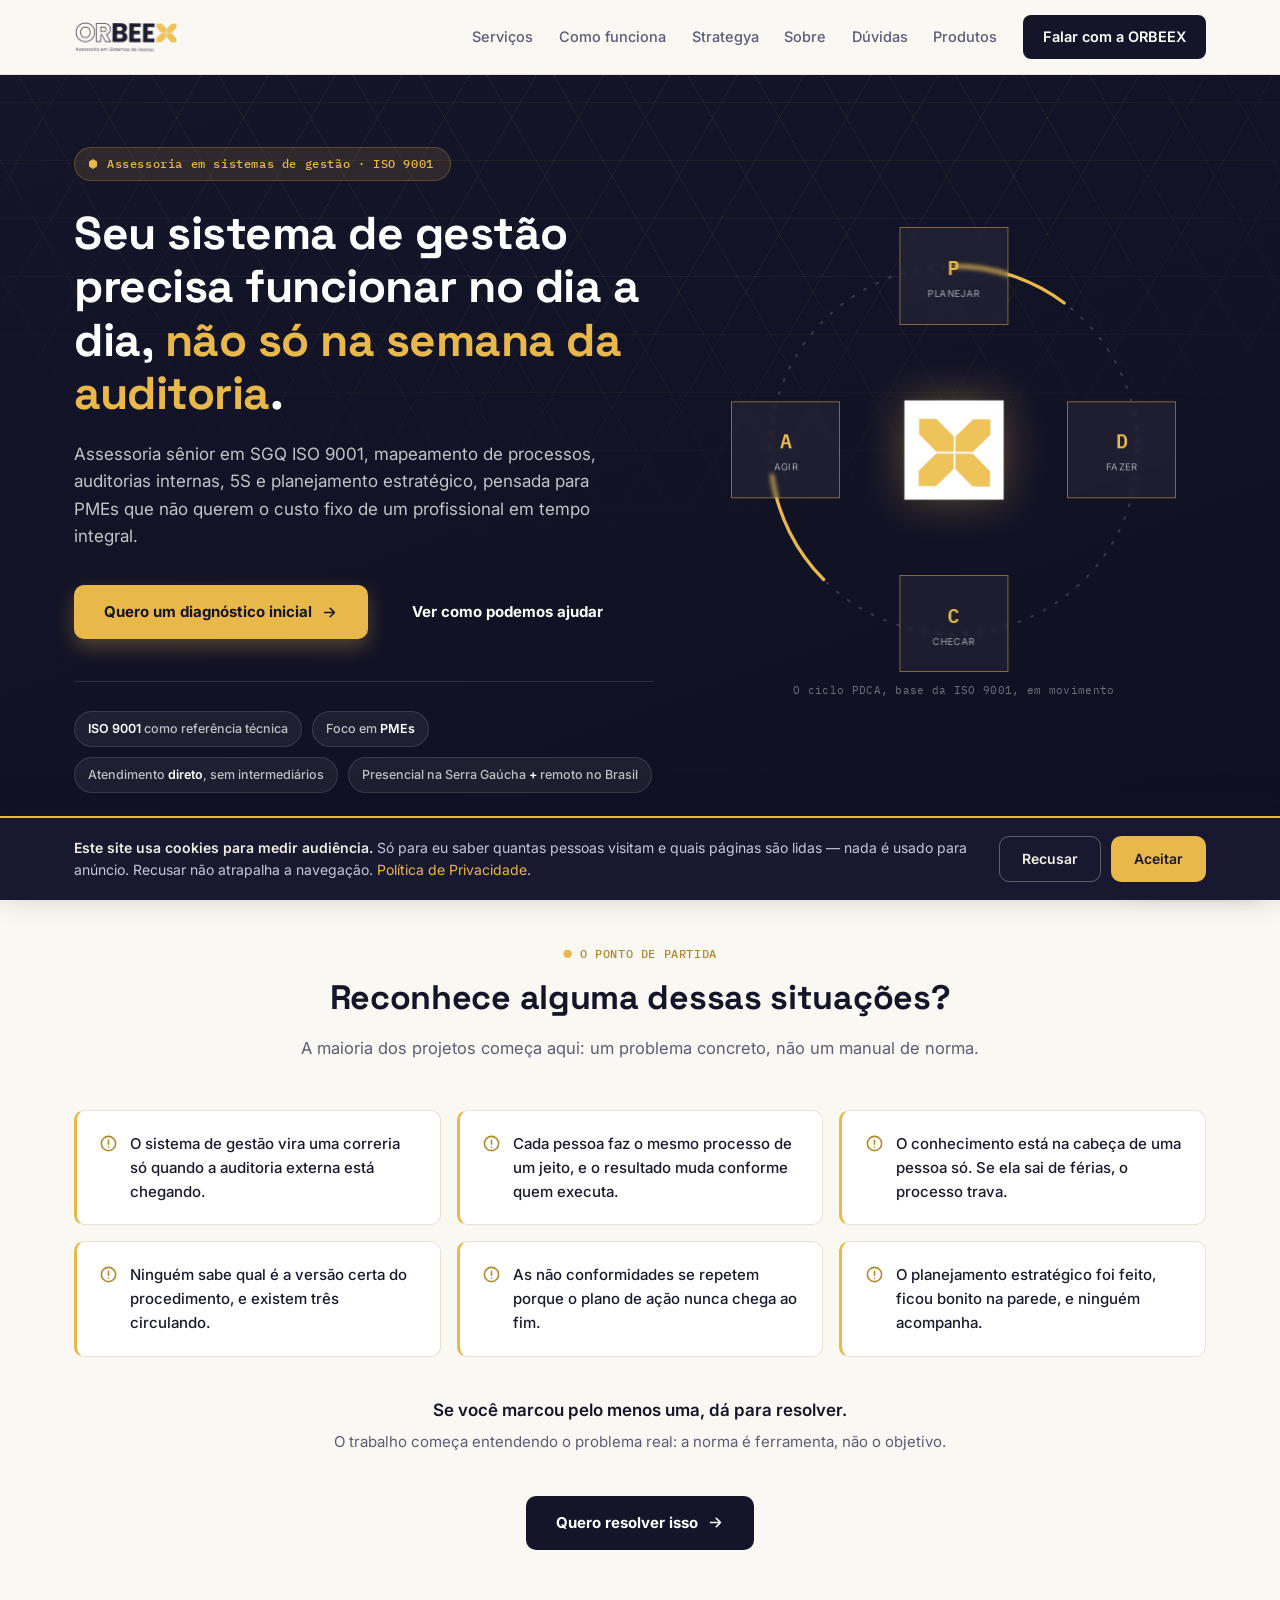
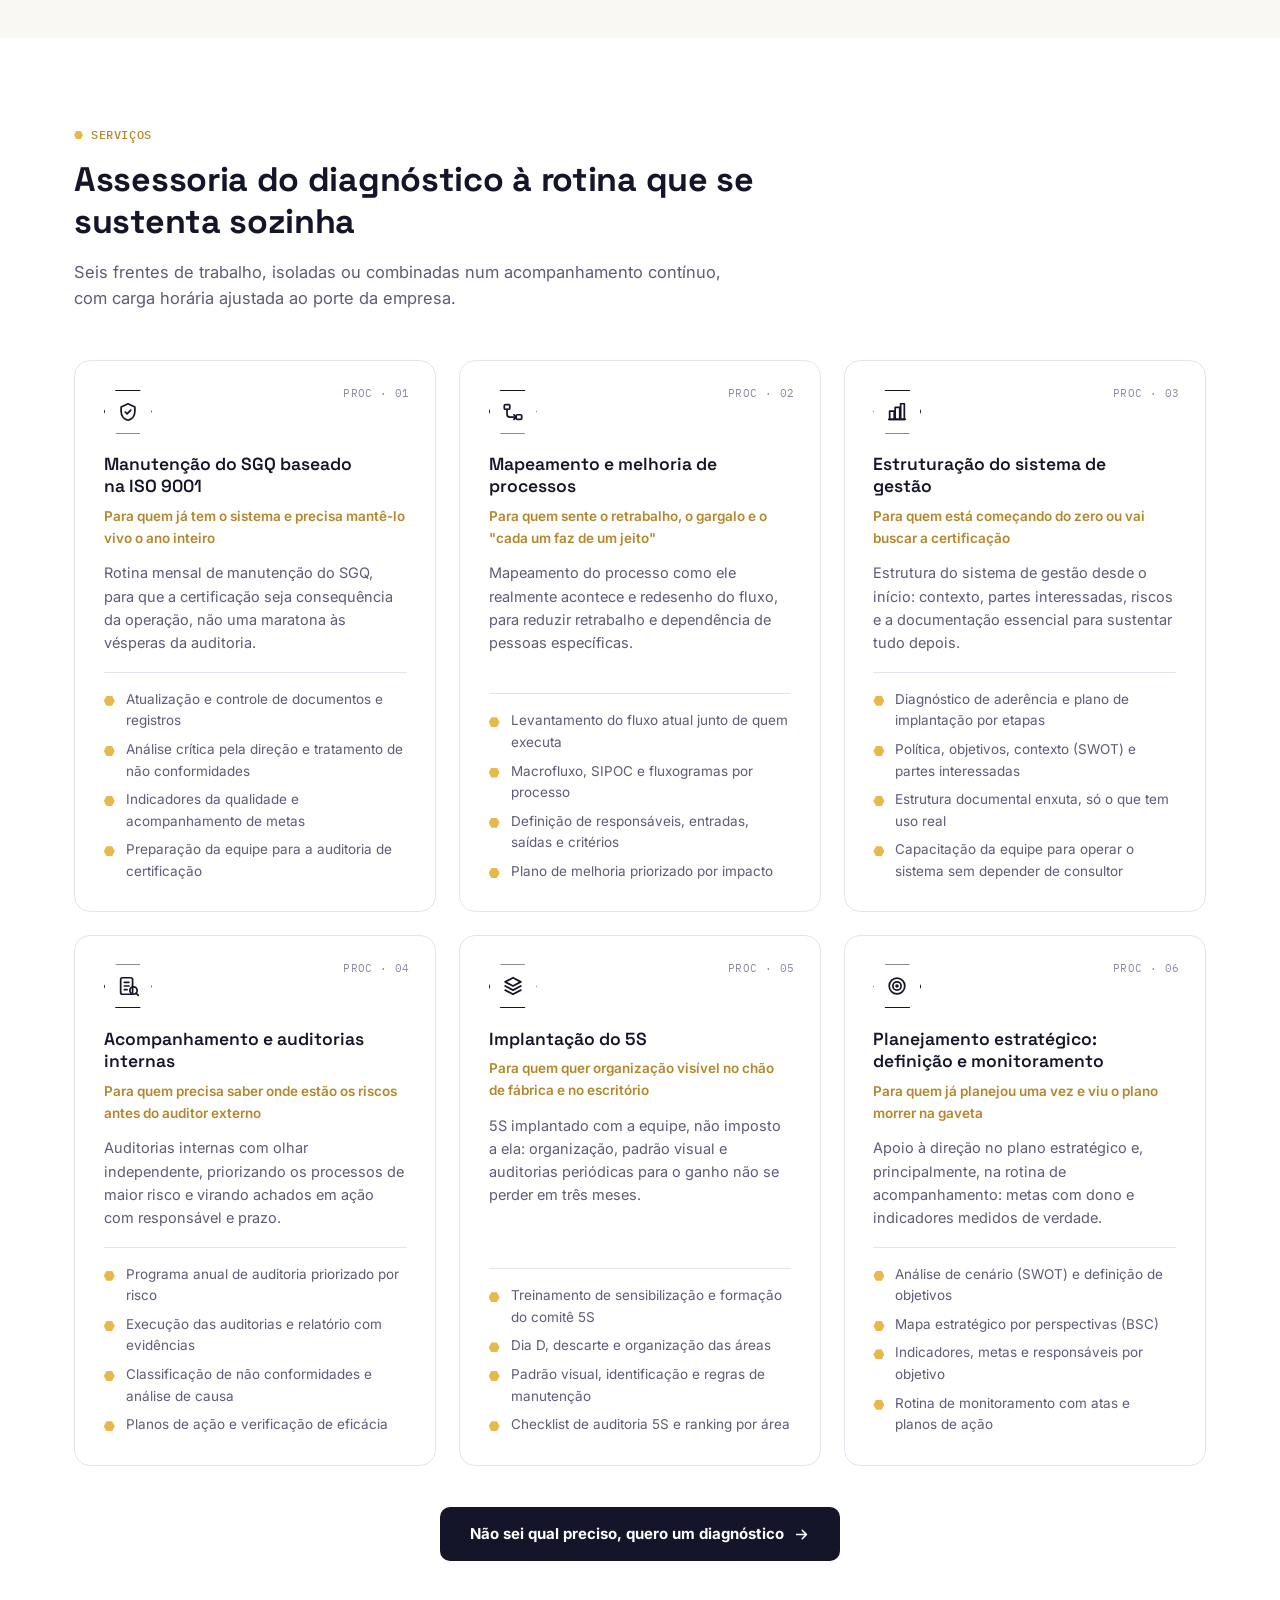
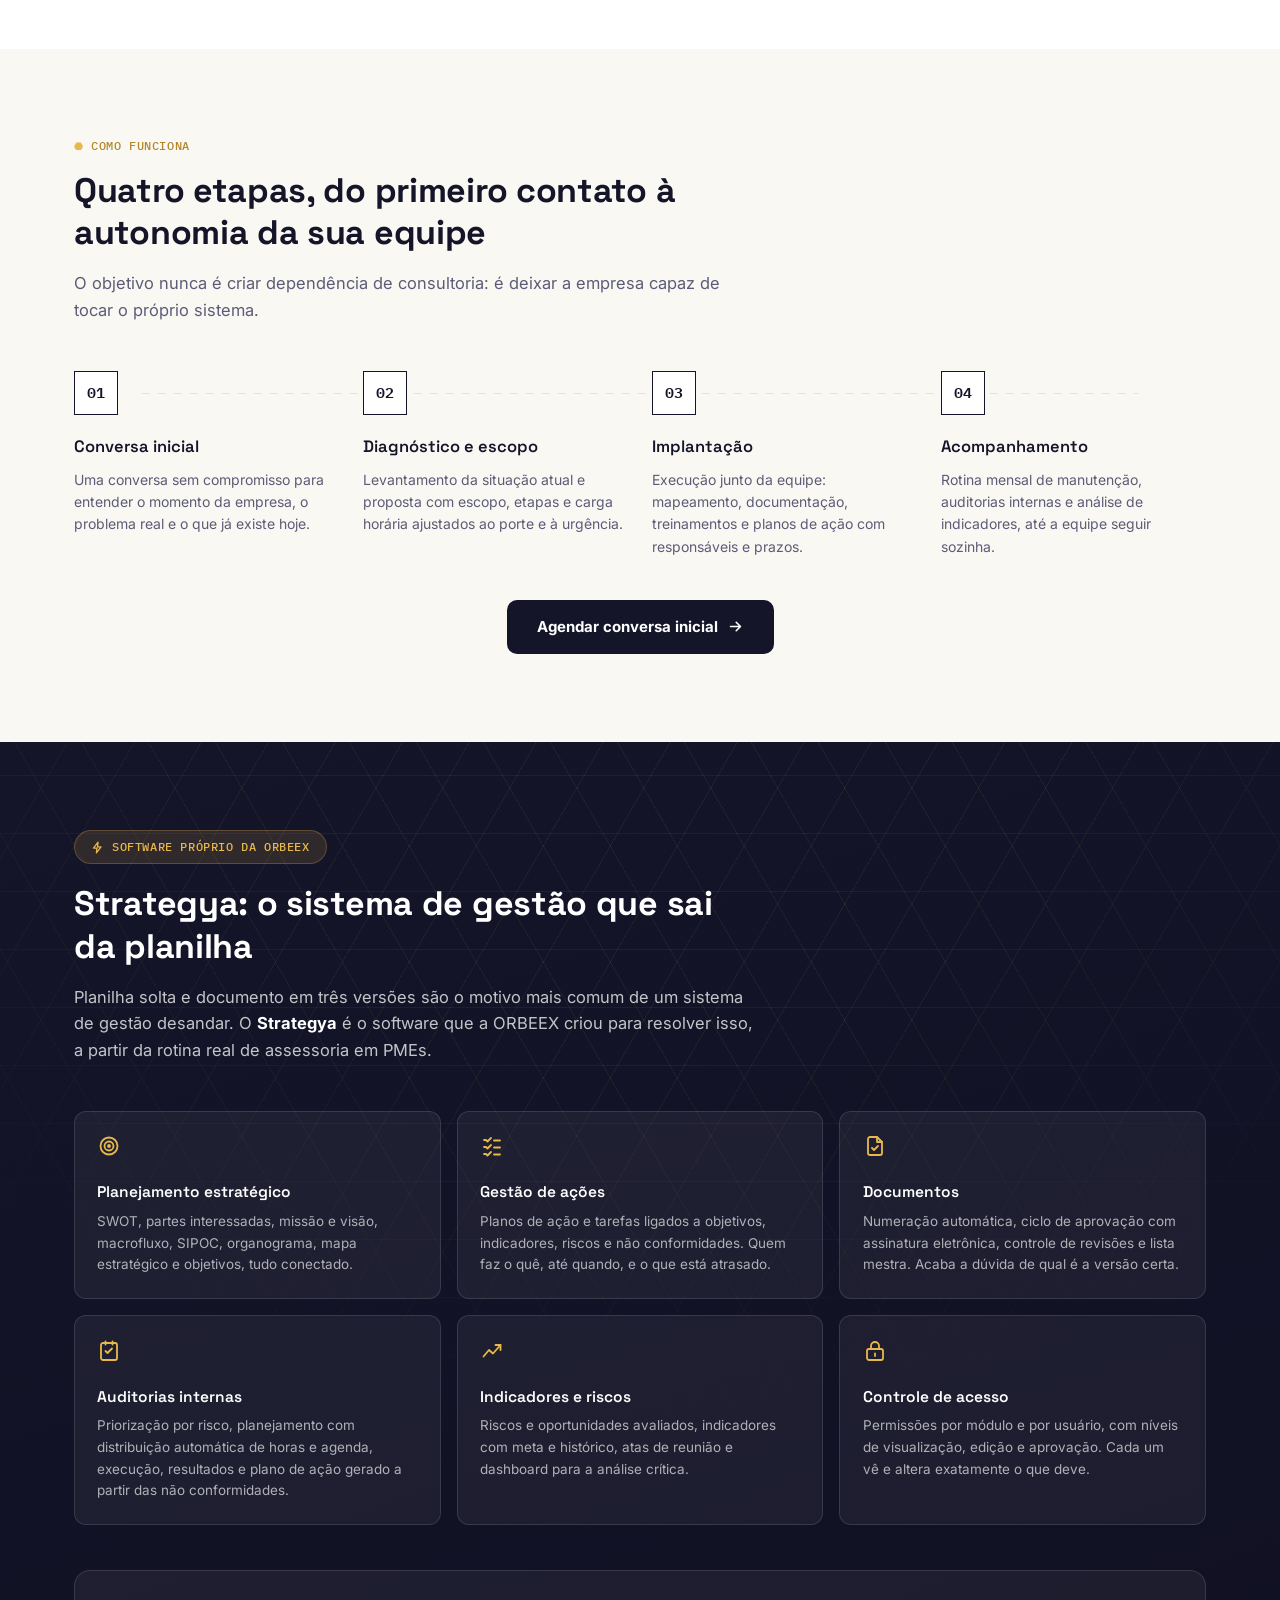
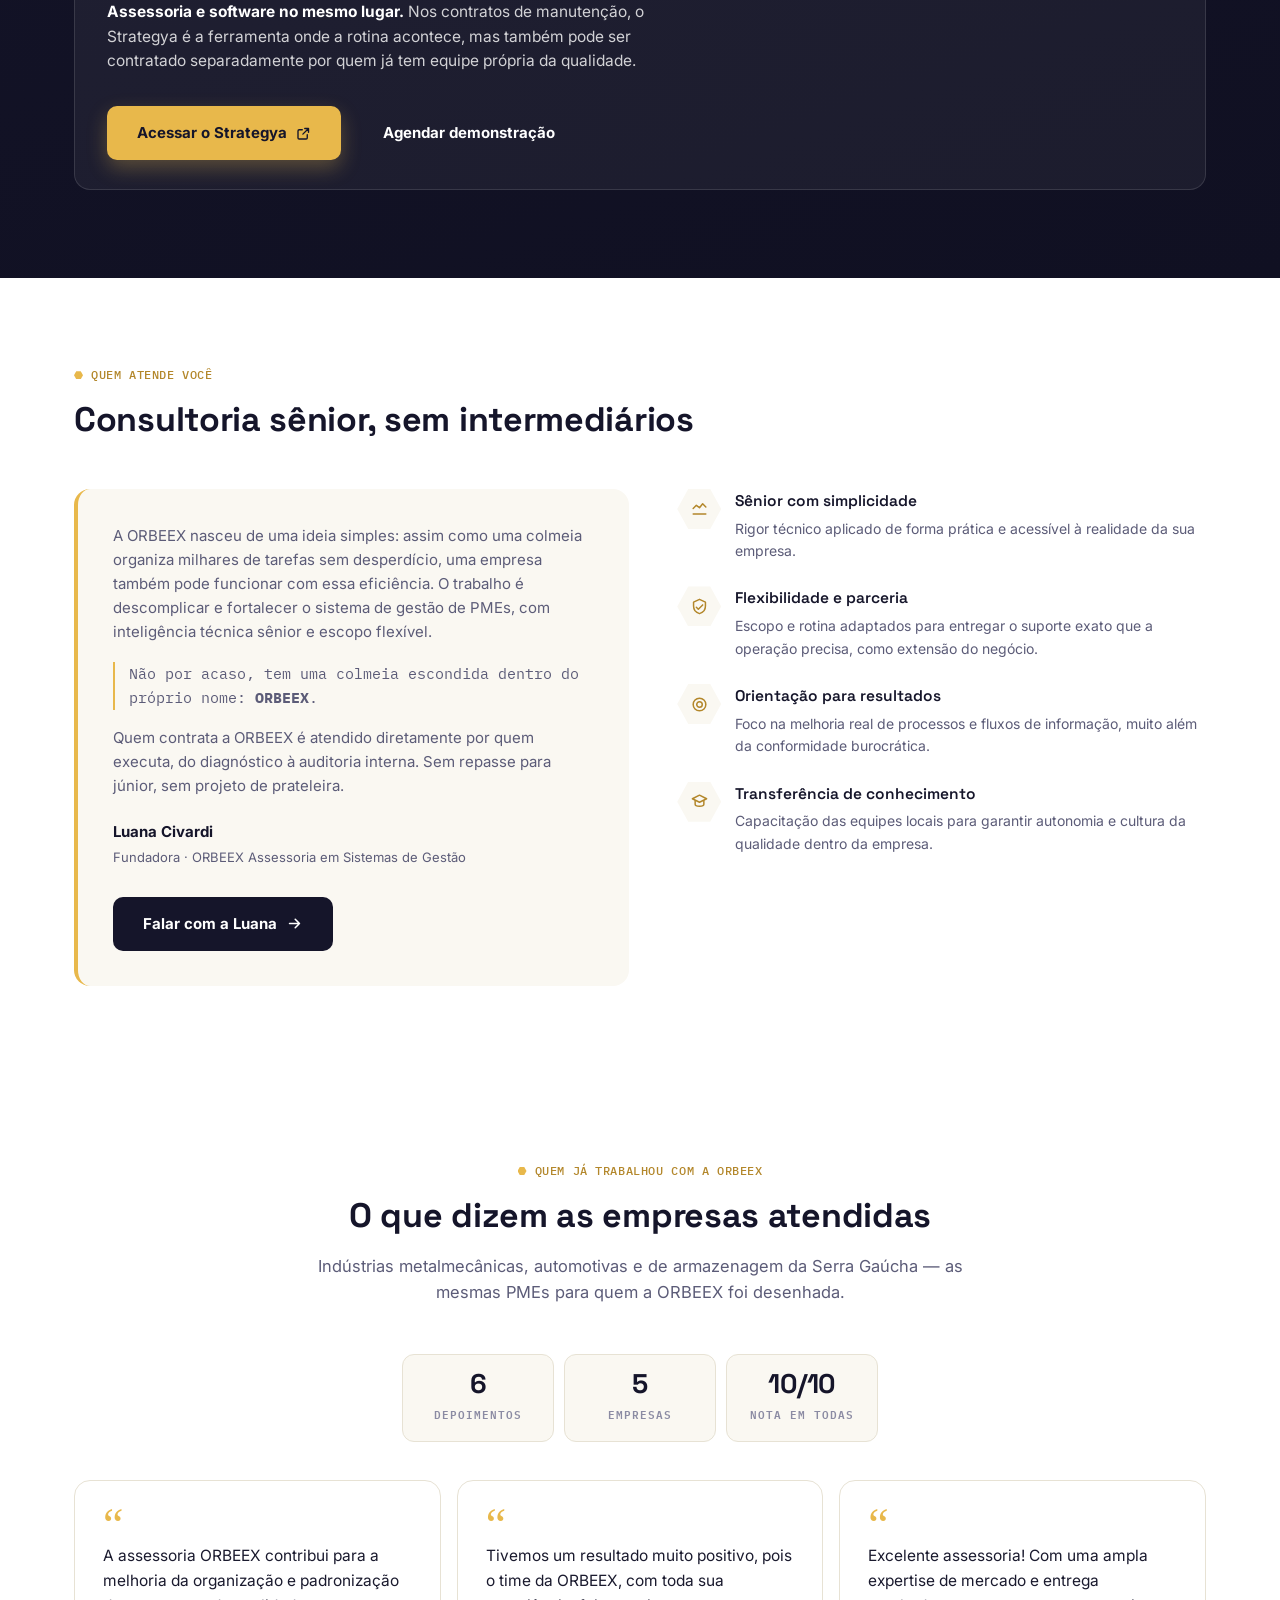
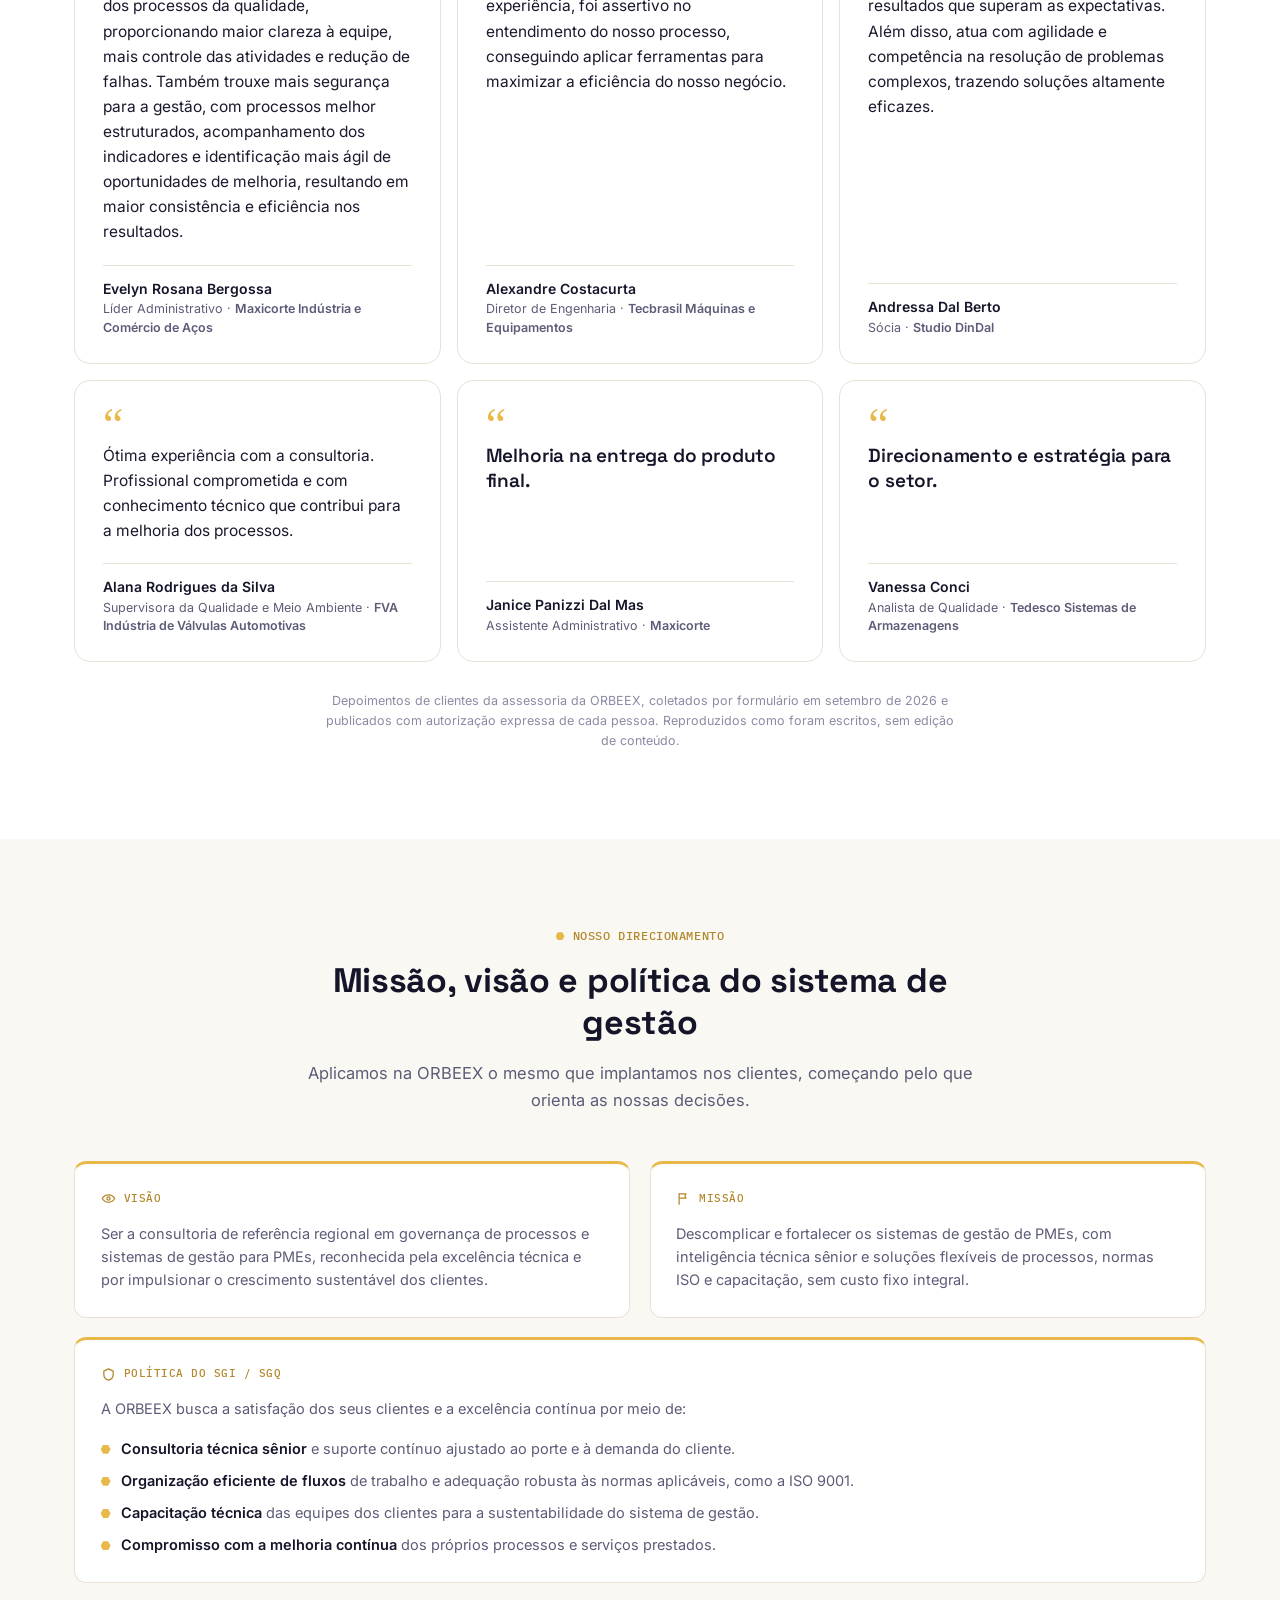
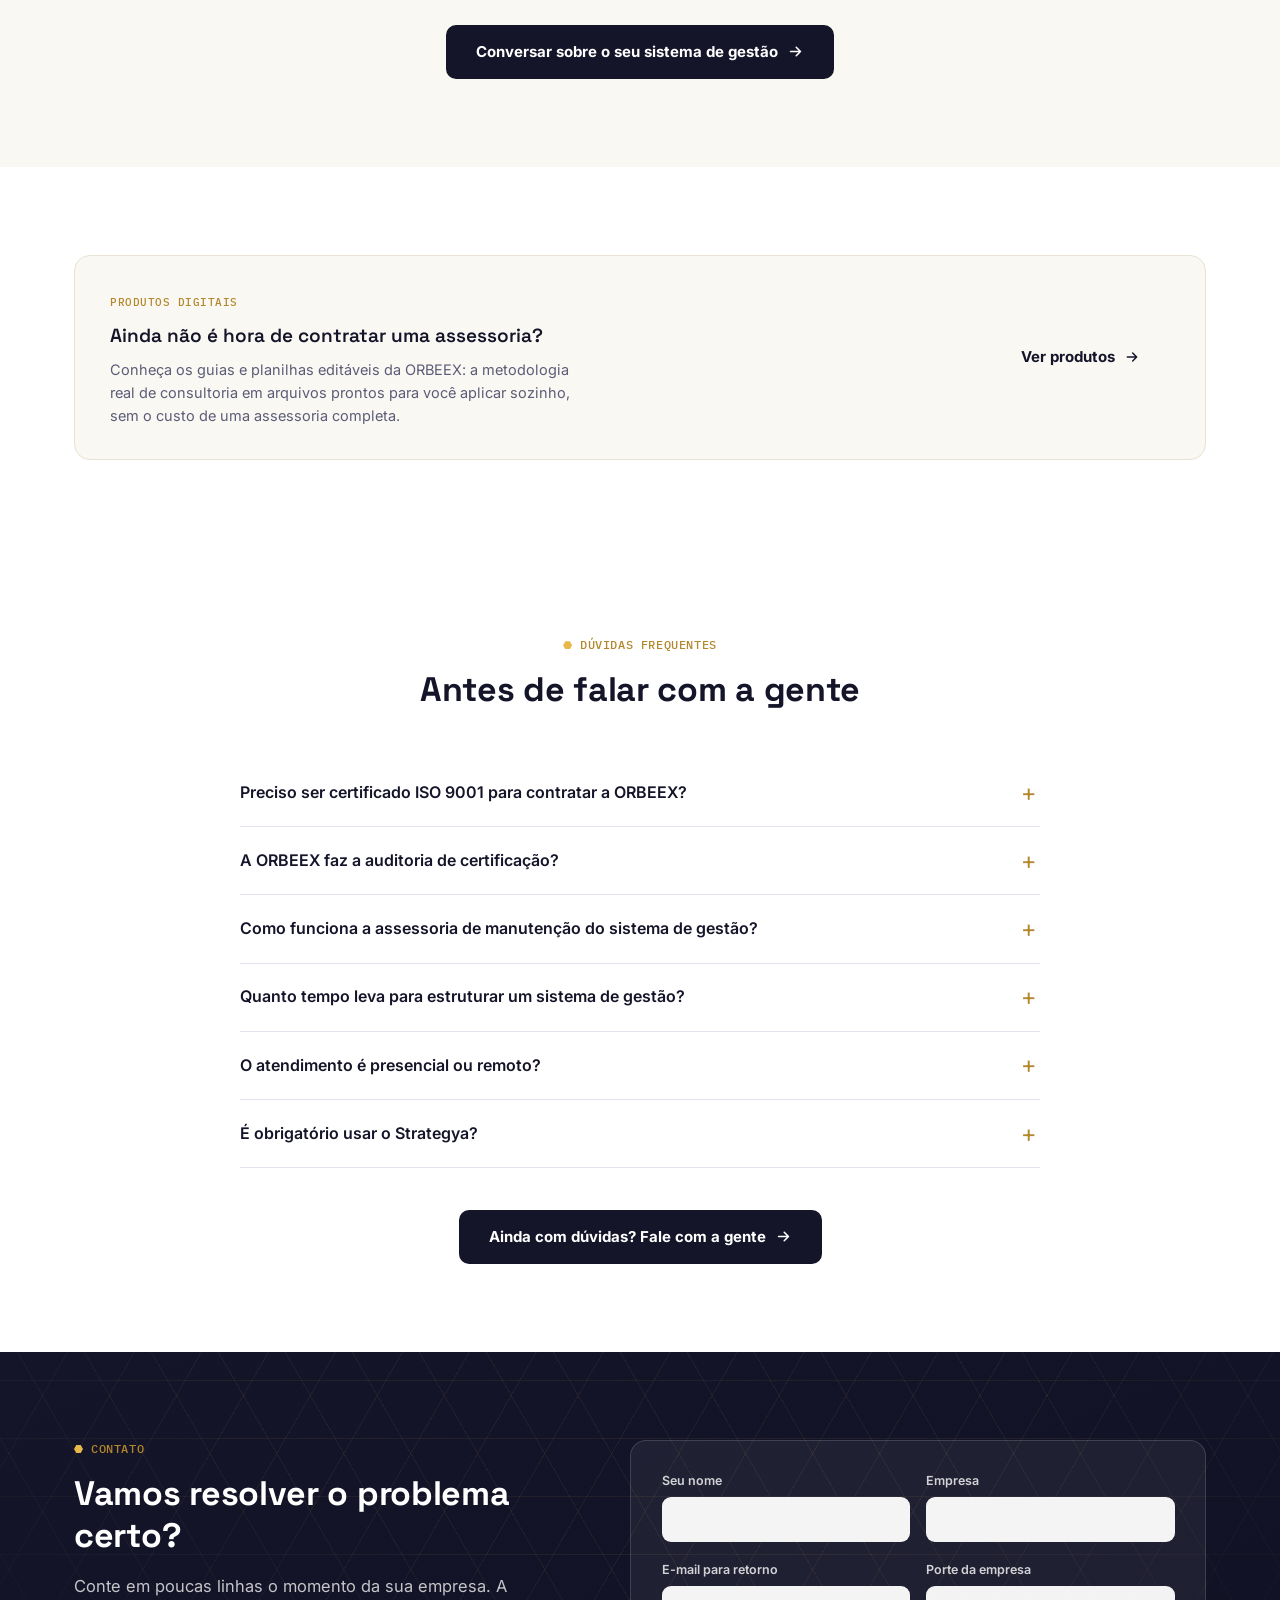
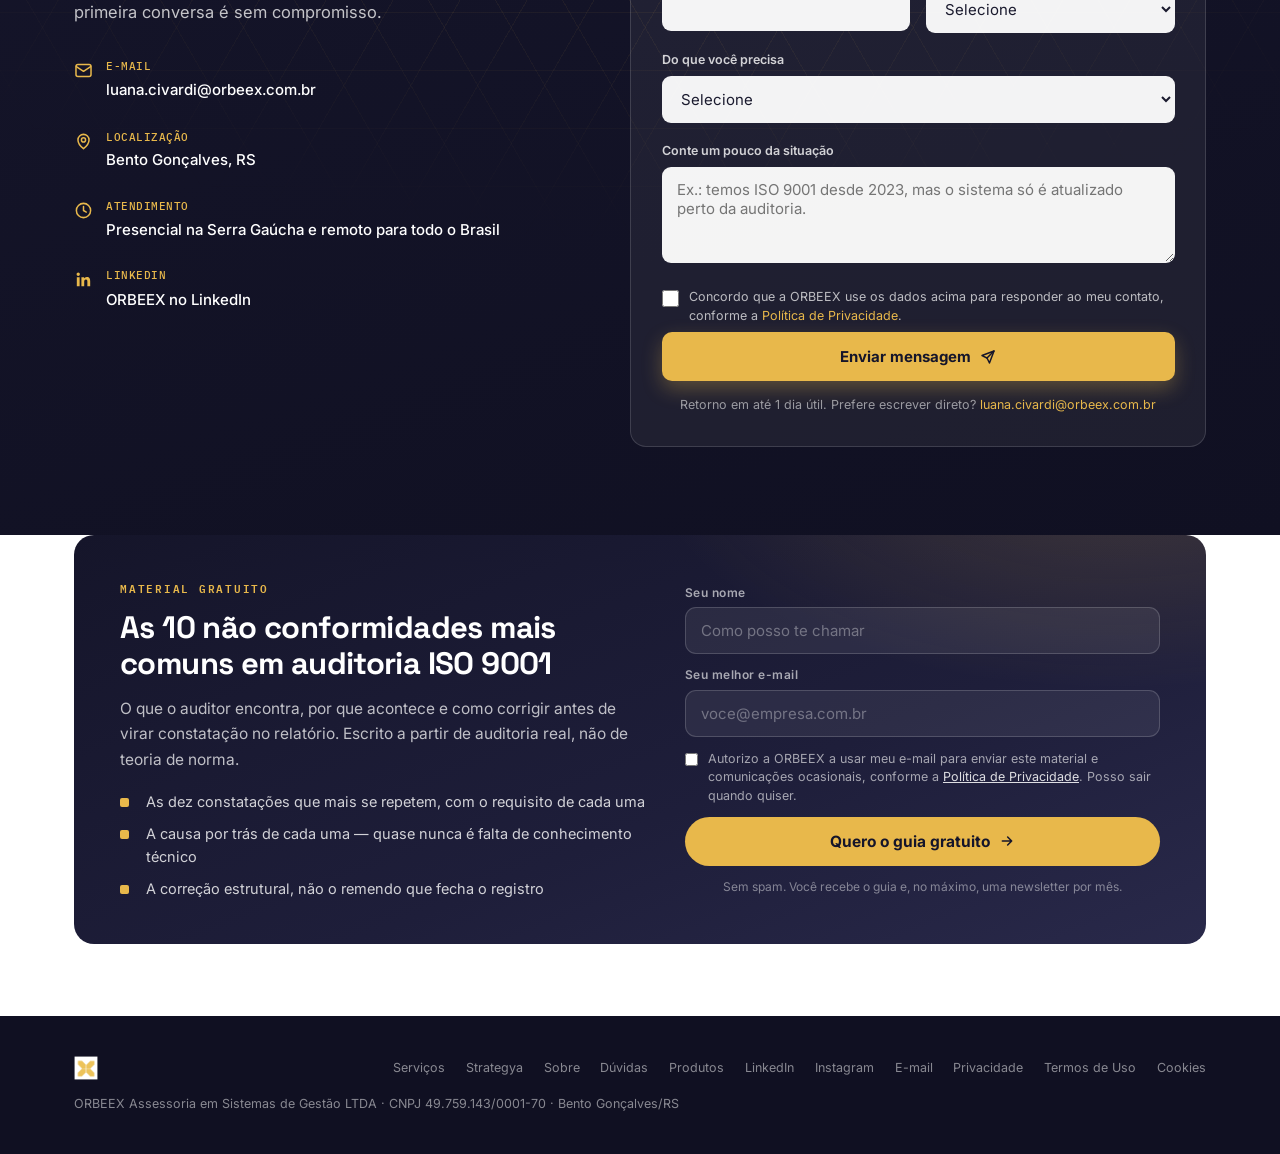
==== index.html @ a284eaa8 "Unifica o CSS, a tipografia e o rodape das paginas Fecha OB-03, OM-05, OB-04 e a metade que faltava " ====
<!DOCTYPE html>
<html lang="pt-BR">
<head>
<meta charset="UTF-8">
<meta name="viewport" content="width=device-width, initial-scale=1.0">

<title>ORBEEX · Assessoria em ISO 9001, Processos e Sistemas de Gestão</title>
<meta name="description" content="Assessoria sênior em sistemas de gestão para PMEs: manutenção do SGQ ISO 9001, mapeamento e melhoria de processos, auditorias internas, 5S e planejamento estratégico. Atendimento presencial em Bento Gonçalves/RS e remoto para todo o Brasil.">
<link rel="canonical" href="https://orbeex.com.br/">
<meta name="robots" content="index, follow">
<meta name="author" content="ORBEEX Assessoria em Sistemas de Gestão LTDA">
<meta name="theme-color" content="#181830">

<meta property="og:type" content="website">
<meta property="og:locale" content="pt_BR">
<meta property="og:site_name" content="ORBEEX">
<meta property="og:url" content="https://orbeex.com.br/">
<meta property="og:title" content="ORBEEX · Assessoria em ISO 9001, Processos e Sistemas de Gestão">
<meta property="og:description" content="Seu sistema de gestão precisa funcionar no dia a dia, não só na auditoria. Assessoria sênior em ISO 9001, processos, auditorias internas, 5S e planejamento estratégico.">
<meta property="og:image" content="https://orbeex.com.br/img/og-home.jpg">
<meta property="og:image:width" content="1200">
<meta property="og:image:height" content="630">
<meta property="og:image:type" content="image/jpeg">
<meta property="og:image:alt" content="ORBEEX — assessoria em sistemas de gestão e ISO 9001">
<meta name="twitter:card" content="summary_large_image">
<meta name="twitter:title" content="ORBEEX · Assessoria em Sistemas de Gestão">
<meta name="twitter:description" content="Manutenção de SGQ ISO 9001, melhoria de processos, auditorias internas, 5S e planejamento estratégico para PMEs.">
<meta name="twitter:image" content="https://orbeex.com.br/img/og-home.jpg">

<link rel="icon" href="img/simbolo-x.png">
<link rel="apple-touch-icon" href="img/simbolo-x.png">
<link rel="preconnect" href="https://fonts.googleapis.com">
<link rel="preconnect" href="https://fonts.gstatic.com" crossorigin>
<link href="https://fonts.googleapis.com/css2?family=Space+Grotesk:wght@500;600;700&family=Inter:wght@400;500;600;700&family=IBM+Plex+Mono:wght@500;600&display=swap" rel="stylesheet">

<link rel="stylesheet" href="/css/orbeex-captura.css">

<link rel="stylesheet" href="/css/orbeex-depoimentos.css">

<script src="js/orbeex-analytics.js" defer></script>
<script src="/js/orbeex-captura.js" defer></script>
<script src="/js/orbeex-whatsapp.js" defer></script>

<script type="application/ld+json">
{
  "@context": "https://schema.org",
  "@type": "ProfessionalService",
  "name": "ORBEEX Assessoria em Sistemas de Gestão",
  "legalName": "ORBEEX Assessoria em Sistemas de Gestão LTDA",
  "url": "https://orbeex.com.br/",
  "logo": "https://orbeex.com.br/img/logo-orbeex.png",
  "image": "https://orbeex.com.br/img/og-home.jpg",
  "description": "Assessoria em sistemas de gestão para pequenas e médias empresas: manutenção de SGQ baseado na ISO 9001, mapeamento e melhoria de processos, estruturação do sistema de gestão, auditorias internas, implantação do 5S e planejamento estratégico.",
  "taxID": "49.759.143/0001-70",
  "email": "luana.civardi@orbeex.com.br",
  "founder": { "@type": "Person", "name": "Luana Civardi" },
  "address": {
    "@type": "PostalAddress",
    "addressLocality": "Bento Gonçalves",
    "addressRegion": "RS",
    "addressCountry": "BR"
  },
  "areaServed": { "@type": "Country", "name": "Brasil" },
  "availableLanguage": "pt-BR",
  "knowsAbout": ["ISO 9001", "Sistema de Gestão da Qualidade", "Mapeamento de Processos", "Auditoria Interna", "5S", "Planejamento Estratégico", "BSC"],
  "hasOfferCatalog": {
    "@type": "OfferCatalog",
    "name": "Serviços de assessoria",
    "itemListElement": [
      { "@type": "Offer", "itemOffered": { "@type": "Service", "name": "Manutenção do SGQ baseado na ISO 9001" } },
      { "@type": "Offer", "itemOffered": { "@type": "Service", "name": "Mapeamento e melhoria de processos" } },
      { "@type": "Offer", "itemOffered": { "@type": "Service", "name": "Estruturação do sistema de gestão" } },
      { "@type": "Offer", "itemOffered": { "@type": "Service", "name": "Acompanhamento e auditorias internas" } },
      { "@type": "Offer", "itemOffered": { "@type": "Service", "name": "Implantação do 5S" } },
      { "@type": "Offer", "itemOffered": { "@type": "Service", "name": "Planejamento estratégico: definição e monitoramento" } }
    ]
  }
}
</script>

<script type="application/ld+json">
{
  "@context": "https://schema.org",
  "@type": "FAQPage",
  "mainEntity": [
    {
      "@type": "Question",
      "name": "Preciso ser certificado ISO 9001 para contratar a ORBEEX?",
      "acceptedAnswer": { "@type": "Answer", "text": "Não. Muitos projetos são com empresas que querem organizar processos sem buscar certificação. A ISO 9001 entra como referência, e o escopo é ajustado ao que a empresa precisa." }
    },
    {
      "@type": "Question",
      "name": "A ORBEEX faz a auditoria de certificação?",
      "acceptedAnswer": { "@type": "Answer", "text": "Não. Quem implanta não pode certificar. A auditoria de certificação é feita por um organismo acreditado; a ORBEEX conduz as auditorias internas e prepara a empresa para a externa." }
    },
    {
      "@type": "Question",
      "name": "Como funciona a assessoria de manutenção do sistema de gestão?",
      "acceptedAnswer": { "@type": "Answer", "text": "Acompanhamento contínuo com carga horária mensal combinada: documentos, auditorias internas, indicadores e planos de ação. Como ter um especialista da qualidade sem o custo fixo integral." }
    },
    {
      "@type": "Question",
      "name": "O atendimento é presencial ou remoto?",
      "acceptedAnswer": { "@type": "Answer", "text": "Os dois. Atendimento presencial na Serra Gaúcha e remoto para todo o Brasil, a maioria dos projetos combina os dois formatos." }
    },
    {
      "@type": "Question",
      "name": "O que é o Strategya?",
      "acceptedAnswer": { "@type": "Answer", "text": "É o software de gestão desenvolvido pela ORBEEX para sustentar o sistema de gestão no dia a dia: planejamento estratégico, riscos e oportunidades, indicadores, planos de ação, documentos com aprovação eletrônica e auditorias internas priorizadas por risco." }
    }
  ]
}
</script>

<link rel="stylesheet" href="/css/orbeex-base.css">
<style>

  /* ===== HEADER ===== */
  header {
    position: sticky; top: 0; z-index: 100;
    background: rgba(250,248,242,0.88); backdrop-filter: blur(10px);
    border-bottom: 1px solid var(--line);
  }

  /* ===== BOTÕES ===== */
  .btn {
    display: inline-flex; align-items: center; justify-content: center; gap: 9px;
    padding: 15px 30px; border-radius: 10px; font-weight: 700; font-size: 15px;
    transition: transform .18s, background .18s, border-color .18s, color .18s;
    border: none; cursor: pointer; font-family: inherit; text-align: center;
  }

  /* ===== TEXTURA HEXAGONAL AMBIENTE ===== */
  .hex-field { position: relative; isolation: isolate; }
  .hex-field::before {
    content: ""; position: absolute; inset: 0; z-index: 0; pointer-events: none;
    background-image:
      repeating-linear-gradient(0deg, rgba(232,184,75,.07) 0 1px, transparent 1px 58px),
      repeating-linear-gradient(60deg, rgba(232,184,75,.07) 0 1px, transparent 1px 58px),
      repeating-linear-gradient(120deg, rgba(232,184,75,.07) 0 1px, transparent 1px 58px);
    -webkit-mask-image: radial-gradient(ellipse 85% 70% at 50% 0%, #000 40%, transparent 90%);
    mask-image: radial-gradient(ellipse 85% 70% at 50% 0%, #000 40%, transparent 90%);
  }
  .hex-field > .container { position: relative; z-index: 1; }

  /* ===== HERO ===== */
  .hero {
    background: linear-gradient(160deg, var(--ink) 0%, #101022 100%);
    color: #fff; padding: 4.5rem 0 4rem; overflow: hidden;
  }
  .hero .container { display: grid; grid-template-columns: 1.15fr 1fr; gap: 3rem; align-items: center; }
  .hero-kicker {
    display: inline-flex; align-items: center; gap: 8px; font-family: var(--font-mono);
    font-size: 11.5px; font-weight: 500; letter-spacing: .6px;
    color: var(--gold); background: rgba(232,184,75,0.12);
    padding: 7px 16px 7px 12px; border-radius: 999px; margin-bottom: 1.6rem; border: 1px solid rgba(232,184,75,.25);
  }
  .hero h1 {
    font-family: var(--font-display); font-size: clamp(30px, 3.6vw, 46px); font-weight: 700;
    margin: 0 0 1.3rem; line-height: 1.16; letter-spacing: -.5px;
  }
  .hero h1 em { font-style: normal; color: var(--gold); }
  .hero-sub { font-size: 17px; color: rgba(255,255,255,0.75); max-width: 560px; margin: 0 0 2.2rem; }
  .hero-actions { display: flex; gap: 14px; flex-wrap: wrap; }
  .hero-proof {
    display: flex; gap: 10px; flex-wrap: wrap;
    margin-top: 2.6rem; padding-top: 1.8rem; border-top: 1px solid rgba(255,255,255,.12);
  }
  .proof-chip {
    font-size: 12.5px; color: rgba(255,255,255,.72); background: rgba(255,255,255,.06);
    border: 1px solid rgba(255,255,255,.12); padding: 7px 13px; border-radius: 999px; font-weight: 500;
  }
  .proof-chip strong { color: #fff; font-weight: 600; }

  /* ---- diagrama orbital (PDCA) ---- */
  .orbit-wrap { display: flex; justify-content: center; align-items: center; position: relative; }
  .orbit-diagram { position: relative; width: min(420px, 34vw); aspect-ratio: 1; }
  .orbit-ring { position: absolute; inset: 0; width: 100%; height: 100%; animation: orbit-spin 90s linear infinite; }
  .orbit-arc { stroke-dasharray: 90 460; animation: orbit-dash 6s ease-in-out infinite alternate; }
  .orbit-core {
    position: absolute; top: 50%; left: 50%; transform: translate(-50%,-50%);
    width: 25%; filter: drop-shadow(0 0 22px rgba(232,184,75,.35));
  }
  .orbit-node {
    position: absolute; width: 26%; aspect-ratio: 1.12/1; background: rgba(255,255,255,.05);
    border: 1px solid rgba(232,184,75,.5); display: flex; flex-direction: column;
    align-items: center; justify-content: center; text-align: center; backdrop-filter: blur(2px);
  }
  .orbit-node .letter { font-family: var(--font-mono); font-weight: 600; font-size: 20px; color: var(--gold); }
  .orbit-node .word { font-size: 9.5px; letter-spacing: .4px; text-transform: uppercase; color: rgba(255,255,255,.6); margin-top: 3px; }
  .orbit-node.n { top: -3%; left: 50%; transform: translate(-50%,0); }
  .orbit-node.e { top: 50%; right: -3%; transform: translate(0,-50%); }
  .orbit-node.s { bottom: -3%; left: 50%; transform: translate(-50%,0); }
  .orbit-node.w { top: 50%; left: -3%; transform: translate(0,-50%); }
  .orbit-caption {
    text-align: center; font-family: var(--font-mono); font-size: 11px; color: rgba(255,255,255,.4);
    margin-top: 1.4rem; letter-spacing: .3px;
  }
  @keyframes orbit-spin { to { transform: rotate(360deg); } }
  @keyframes orbit-dash { from { stroke-dashoffset: 0; } to { stroke-dashoffset: -320; } }

  /* ===== SEÇÕES ===== */
  section { padding: 5.5rem 0; }
  .section-head { max-width: 680px; margin-bottom: 3rem; }
  .section-head.center { margin-left: auto; margin-right: auto; text-align: center; }
  .section-kicker {
    display: flex; align-items: center; gap: 8px; font-family: var(--font-mono);
    font-size: 11.5px; font-weight: 500; letter-spacing: .6px;
    color: var(--gold-deep); margin-bottom: 0.9rem; text-transform: uppercase;
  }
  .section-head.center .section-kicker { justify-content: center; }
  .section-kicker::before { content: ""; width: 9px; height: 8px; background: var(--gold); clip-path: polygon(25% 0%, 75% 0%, 100% 50%, 75% 100%, 25% 100%, 0% 50%); flex-shrink: 0; }

  /* ===== PROBLEMAS ===== */
  .problemas { background: var(--paper); }
  .problemas-grid { display: grid; grid-template-columns: repeat(auto-fit, minmax(290px, 1fr)); gap: 1rem; }
  .problema {
    background: var(--white); border: 1px solid var(--line); border-left: 3px solid var(--gold);
    border-radius: 10px; padding: 1.3rem 1.4rem; display: flex; gap: 12px; align-items: flex-start;
  }
  .problema svg { color: var(--gold-deep); flex-shrink: 0; margin-top: 2px; }
  .problema p { font-size: 15px; color: var(--text); font-weight: 500; }
  .problemas-cta {
    margin-top: 2.5rem; text-align: center; font-size: 17px; color: var(--ink); font-weight: 600;
  }
  .problemas-cta span { display: block; font-size: 15px; font-weight: 400; color: var(--text-soft); margin-top: 6px; }

  /* ===== SERVIÇOS ===== */
  .servicos-grid { display: grid; grid-template-columns: repeat(auto-fit, minmax(320px, 1fr)); gap: 1.4rem; }
  .servico-card {
    position: relative; background: var(--white); border: 1px solid var(--line-onwhite); border-radius: var(--radius);
    padding: 1.8rem; transition: border-color .2s, box-shadow .2s, transform .2s; display: flex; flex-direction: column;
  }
  .servico-card:hover { border-color: var(--gold); box-shadow: var(--shadow-md); transform: translateY(-3px); }
  .servico-tag {
    position: absolute; top: 1.5rem; right: 1.6rem; font-family: var(--font-mono); font-size: 10.5px;
    color: var(--text-faint); letter-spacing: .4px;
  }
  .servico-hex {
    width: 48px; height: 44px; display: flex; align-items: center; justify-content: center;
    background: transparent; border: 1.5px solid var(--ink); color: var(--ink); margin-bottom: 1.2rem; flex-shrink: 0;
  }
  .servico-card:hover .servico-hex { border-color: var(--gold-deep); color: var(--gold-deep); }
  .servico-card h3 { font-family: var(--font-display); font-size: 17.5px; font-weight: 600; color: var(--ink); margin-bottom: 8px; line-height: 1.3; padding-right: 2.2rem; }
  .servico-dor { font-size: 13.5px; color: var(--gold-deep); font-weight: 600; margin-bottom: 12px; }
  .servico-card > p { font-size: 14.5px; color: var(--text-soft); margin-bottom: 1.1rem; }
  .servico-entregas { margin-top: auto; border-top: 1px solid var(--line-onwhite); padding-top: 1rem; }
  .servico-entregas li {
    font-size: 13.5px; color: var(--text-soft); padding-left: 22px; position: relative; margin-bottom: 7px;
  }
  .servico-entregas li:last-child { margin-bottom: 0; }
  .servico-entregas li::before {
    content: ""; position: absolute; left: 0; top: 7px; width: 11px; height: 10px;
    background: var(--gold); clip-path: polygon(25% 0%, 75% 0%, 100% 50%, 75% 100%, 25% 100%, 0% 50%);
  }

  /* ===== MÉTODO ===== */
  .metodo { background: var(--paper); }
  .metodo-timeline { position: relative; display: grid; grid-template-columns: repeat(4, 1fr); gap: 1.5rem; }
  .metodo-timeline::before {
    content: ""; position: absolute; top: 22px; left: 6%; right: 6%; height: 1px;
    background-image: linear-gradient(to right, var(--line) 0 8px, transparent 8px 16px); background-size: 16px 1px;
  }
  .etapa { position: relative; }
  .etapa .num {
    width: 44px; height: 44px; display: flex; align-items: center; justify-content: center;
    background: var(--white); border: 1.5px solid var(--ink); font-family: var(--font-mono); font-weight: 600;
    font-size: 15px; color: var(--ink); margin-bottom: 1.2rem; position: relative; z-index: 1;
  }
  .etapa h3 { font-family: var(--font-display); font-size: 16.5px; font-weight: 600; color: var(--ink); margin-bottom: 8px; }
  .etapa p { font-size: 14px; color: var(--text-soft); }

  /* ===== STRATEGYA ===== */
  .strategya {
    background: linear-gradient(160deg, var(--ink) 0%, #101022 100%);
    color: #fff;
  }
  .strategya .section-title { color: #fff; }
  .strategya .section-lede { color: rgba(255,255,255,.75); }
  .strategya-badge {
    display: inline-flex; align-items: center; gap: 8px; font-family: var(--font-mono); font-size: 11.5px; font-weight: 500;
    letter-spacing: .6px; text-transform: uppercase; color: var(--gold);
    background: rgba(232,184,75,.13); padding: 7px 16px; border-radius: 999px; margin-bottom: 1.2rem; border: 1px solid rgba(232,184,75,.25);
  }
  .strategya-modulos { display: grid; grid-template-columns: repeat(auto-fit, minmax(300px, 1fr)); gap: 1rem; margin: 2.8rem 0; }
  .modulo {
    background: rgba(255,255,255,.05); border: 1px solid rgba(255,255,255,.12);
    border-radius: 12px; padding: 1.4rem; transition: border-color .2s, background .2s;
  }
  .modulo:hover { border-color: rgba(232,184,75,.45); background: rgba(255,255,255,.08); }
  .modulo-ico { color: var(--gold); margin-bottom: .9rem; display: block; }
  .modulo h3 { font-family: var(--font-display); font-size: 15.5px; font-weight: 600; color: #fff; margin-bottom: 6px; }
  .modulo p { font-size: 13.5px; color: rgba(255,255,255,.65); }
  .strategya-fecho {
    display: flex; gap: 2rem; align-items: center; justify-content: space-between;
    flex-wrap: wrap; background: rgba(255,255,255,.05); border: 1px solid rgba(255,255,255,.12);
    border-radius: var(--radius); padding: 1.8rem 2rem;
  }
  .strategya-fecho p { font-size: 15.5px; color: rgba(255,255,255,.8); max-width: 560px; }
  .strategya-fecho strong { color: #fff; }
  .strategya-actions { display: flex; gap: 12px; flex-wrap: wrap; }

  /* ===== SOBRE ===== */
  .sobre-grid { display: grid; grid-template-columns: 1.05fr 1fr; gap: 3rem; align-items: start; }
  .sobre-card { background: var(--paper); border-radius: var(--radius); padding: 2.2rem; border-left: 4px solid var(--gold); }
  .sobre-card p { color: var(--text-soft); font-size: 15px; margin-bottom: 1rem; }
  .sobre-card p:last-of-type { margin-bottom: 0; }
  .sobre-aside {
    font-family: var(--font-mono); font-size: 12px; color: var(--gold-deep); margin: 1.1rem 0 1.3rem;
    padding-left: 14px; border-left: 2px solid var(--gold);
  }
  .sobre-signature { font-weight: 700; color: var(--ink); font-size: 15px; margin-top: 1.4rem; }
  .sobre-signature small { display: block; font-weight: 400; color: var(--text-soft); font-size: 13px; margin-top: 3px; }
  .valores { display: flex; flex-direction: column; gap: 1.5rem; }
  .valor-item { display: flex; gap: 14px; align-items: flex-start; }
  .valor-hex {
    width: 44px; height: 40px; flex-shrink: 0; background: var(--paper);
    display: flex; align-items: center; justify-content: center; color: var(--gold-deep);
  }
  .valor-item h3 { font-family: var(--font-display); font-size: 15.5px; font-weight: 600; color: var(--ink); margin-bottom: 4px; }
  .valor-item p { font-size: 14px; color: var(--text-soft); }

  /* ===== MVV / POLÍTICA ===== */
  .mvv { background: var(--paper); }
  .mvv-grid { display: grid; grid-template-columns: repeat(2, 1fr); gap: 1.2rem; }
  .mvv-card {
    background: var(--white); border: 1px solid var(--line); border-top: 3px solid var(--gold);
    border-radius: 12px; padding: 1.6rem;
  }
  .mvv-card .lbl {
    display: flex; align-items: center; gap: 8px; font-family: var(--font-mono); font-size: 11px; font-weight: 500;
    letter-spacing: .5px; text-transform: uppercase; color: var(--gold-deep); margin-bottom: .9rem;
  }
  .mvv-card p { font-size: 14.5px; color: var(--text-soft); }
  .mvv-card li {
    font-size: 14.5px; color: var(--text-soft); padding-left: 20px; position: relative; margin-bottom: 9px;
  }
  .mvv-card li:last-child { margin-bottom: 0; }
  .mvv-card li::before {
    content: ""; position: absolute; left: 0; top: 8px; width: 10px; height: 9px; background: var(--gold);
    clip-path: polygon(25% 0%, 75% 0%, 100% 50%, 75% 100%, 25% 100%, 0% 50%);
  }
  .mvv-card li strong { color: var(--ink); font-weight: 600; }
  .mvv-wide { grid-column: 1 / -1; }

  /* ===== KIT CTA ===== */
  .kitcta { background: var(--white); }
  .kitcta-card {
    display: flex; align-items: center; justify-content: space-between; gap: 2rem; flex-wrap: wrap;
    background: var(--paper); border: 1px solid var(--line); border-radius: var(--radius); padding: 2rem 2.2rem;
  }
  .kitcta-card h3 { font-family: var(--font-display); font-size: 19px; font-weight: 600; color: var(--ink); margin-bottom: 6px; }
  .kitcta-card p { font-size: 14.5px; color: var(--text-soft); max-width: 480px; }

  /* ===== FAQ ===== */
  .faq-list { max-width: 800px; margin: 0 auto; }
  .faq-item summary:hover { color: var(--gold-deep); }

  /* ===== CONTATO ===== */
  .contato { background: linear-gradient(160deg, var(--ink) 0%, #101022 100%); color: #fff; }
  .contato .section-title { color: #fff; }
  .contato .section-lede { color: rgba(255,255,255,.75); }
  .contato-grid { display: grid; grid-template-columns: 1fr 1.15fr; gap: 3.5rem; align-items: start; }
  .contato-info { display: flex; flex-direction: column; gap: 1.6rem; margin-top: 2rem; }
  .contato-item { display: flex; gap: 13px; align-items: flex-start; }
  .contato-item svg { color: var(--gold); flex-shrink: 0; margin-top: 3px; }
  .contato-item .lbl { font-family: var(--font-mono); font-size: 10.5px; text-transform: uppercase; letter-spacing: .5px; color: var(--gold); font-weight: 500; margin-bottom: 3px; }
  .contato-item .val { font-size: 15px; color: #fff; font-weight: 500; word-break: break-word; }
  .contato-item a.val:hover { color: #f0cc76; }

  form.form-card {
    background: rgba(255,255,255,.06); border: 1px solid rgba(255,255,255,.14);
    border-radius: var(--radius); padding: 1.9rem;
  }
  .field { margin-bottom: 1.1rem; }
  .field label { display: block; font-size: 12.5px; font-weight: 600; color: rgba(255,255,255,.8); margin-bottom: 6px; }
  .field input, .field select, .field textarea {
    width: 100%; padding: 12px 14px; border-radius: 9px; font-family: inherit; font-size: 15px;
    background: rgba(255,255,255,.95); border: 1.5px solid transparent; color: var(--text);
  }
  .field textarea { resize: vertical; min-height: 96px; }
  .field input:focus, .field select:focus, .field textarea:focus { outline: none; border-color: var(--gold); }
  .field-row { display: grid; grid-template-columns: 1fr 1fr; gap: 1rem; }
  form.form-card .btn { width: 100%; margin-top: .4rem; }
  .form-note { font-size: 12.5px; color: rgba(255,255,255,.55); margin-top: .9rem; text-align: center; }
  .form-note a { color: var(--gold); }
  .field-consent { display: flex; align-items: flex-start; gap: 10px; margin-top: .2rem; }
  .field-consent input { width: 17px; height: 17px; flex-shrink: 0; margin-top: 2px; accent-color: var(--gold); cursor: pointer; }
  .field-consent label { font-size: 12.5px; line-height: 1.5; color: rgba(255,255,255,.7); cursor: pointer; margin: 0; font-weight: 400; }
  .field-consent a { color: var(--gold); }
  .hp-field { position: absolute; left: -9999px; width: 1px; height: 1px; overflow: hidden; }
  .form-erro {
    display: none; font-size: 13.5px; line-height: 1.5; color: #ffd9d4;
    background: rgba(214,78,66,.18); border: 1px solid rgba(255,150,140,.35);
    border-radius: var(--radius-sm); padding: 11px 14px; margin-top: .9rem;
  }
  .form-erro.visivel { display: block; }
  .form-erro a { color: var(--gold); }
  form.form-card .btn[aria-busy="true"] { opacity: .72; cursor: progress; }
  .form-sucesso { text-align: center; padding: 1.4rem .4rem; }
  .form-sucesso .icone {
    width: 52px; height: 52px; border-radius: 50%; margin: 0 auto 1.1rem;
    display: grid; place-items: center;
    background: var(--gold-soft); color: var(--gold); border: 1px solid rgba(232,184,75,.4);
  }
  .form-sucesso h3 {
    font-family: var(--font-display); font-size: 20px; font-weight: 700;
    color: #fff; margin-bottom: .6rem; letter-spacing: -.01em;
  }
  .form-sucesso p { font-size: 14.5px; color: rgba(255,255,255,.66); line-height: 1.6; }
  .form-sucesso p + p { margin-top: .5rem; }
  .form-sucesso a { color: var(--gold); }

  /* ===== FOOTER ===== */
  footer { background: #101022; color: rgba(255,255,255,0.5); padding: 2.5rem 0; font-size: 12.5px; }

  /* ===== CTA DE SEÇÃO ===== */
  .section-cta { text-align: center; margin-top: 2.6rem; }

  /* ===== REVELAÇÃO SUAVE ===== */
  .reveal { opacity: 0; transform: translateY(18px); transition: opacity .6s ease, transform .6s ease; }
  @media (prefers-reduced-motion: reduce) {
    html { scroll-behavior: auto; }
    .reveal { opacity: 1; transform: none; transition: none; }
    .orbit-ring { animation: none; }
    .orbit-arc { animation: none; }
    * { animation: none !important; }
  }

  @media (max-width: 960px) {
    .hero .container { grid-template-columns: 1fr; text-align: center; gap: 2.6rem; }
    .hero-sub { margin-left: auto; margin-right: auto; }
    .hero-actions { justify-content: center; }
    .hero-proof { justify-content: center; }
    .orbit-diagram { width: min(340px, 72vw); }
    .sobre-grid, .contato-grid, .mvv-grid { grid-template-columns: 1fr; gap: 2.5rem; }
    .mvv-grid { gap: 1.2rem; }
    .metodo-timeline { grid-template-columns: 1fr 1fr; row-gap: 2.4rem; }
    .metodo-timeline::before { display: none; }
  }
  @media (max-width: 800px) {
    section { padding: 4rem 0; }
    header nav#nav-menu {
      position: fixed; top: 74px; left: 0; right: 0; background: var(--paper); flex-direction: column;
      padding: .5rem 1.5rem 1.2rem; gap: 0; display: none; box-shadow: 0 10px 24px rgba(0,0,0,.12);
      border-bottom: 1px solid var(--line); align-items: stretch; max-height: calc(100vh - 74px); overflow-y: auto;
    }
    header nav#nav-menu.open { display: flex; }
    header nav#nav-menu a { padding: 14px 0; border-bottom: 1px solid var(--line); color: var(--ink); font-size: 16px; }
    header nav#nav-menu .nav-cta { margin-top: 1rem; text-align: center; border-bottom: none; }
    .nav-toggle { display: flex; }
    footer .container { flex-direction: column; text-align: center; }
    .strategya-fecho { padding: 1.5rem; }
    .strategya-actions, .strategya-actions .btn { width: 100%; }
    .kitcta-card { flex-direction: column; align-items: flex-start; text-align: left; }
    .kitcta-card .btn { width: 100%; }
  }
  @media (max-width: 560px) {
    .field-row { grid-template-columns: 1fr; gap: 0; }
    .hero-actions .btn { width: 100%; }
    .metodo-timeline { grid-template-columns: 1fr; }
  }
</style>
</head>
<body>

<a class="skip-link" href="#conteudo">Pular para o conteúdo</a>

<header>
  <div class="container">
    <a href="#" class="brand-mark" aria-label="ORBEEX — página inicial">
      <img src="img/logo-orbeex.png" alt="ORBEEX · Assessoria em Sistemas de Gestão">
    </a>
    <nav id="nav-menu">
      <a href="#servicos">Serviços</a>
      <a href="#metodo">Como funciona</a>
      <a href="#strategya">Strategya</a>
      <a href="#sobre">Sobre</a>
      <a href="#faq">Dúvidas</a>
      <a href="produtos/">Produtos</a>
      <a href="#contato" class="nav-cta">Falar com a ORBEEX</a>
    </nav>
    <button class="nav-toggle" id="nav-toggle" aria-label="Abrir menu" aria-expanded="false" aria-controls="nav-menu">
      <svg width="22" height="22" viewBox="0 0 24 24" fill="none" stroke="currentColor" stroke-width="2" stroke-linecap="round"><path d="M3 6h18M3 12h18M3 18h18"/></svg>
    </button>
  </div>
</header>

<main id="conteudo">

<!-- ===== HERO ===== -->
<section class="hero hex-field">
  <div class="container">
    <div>
      <span class="hero-kicker">
        <svg width="12" height="12" viewBox="0 0 24 24" fill="currentColor"><polygon points="12,2 20,7 20,17 12,22 4,17 4,7"/></svg>
        Assessoria em sistemas de gestão · ISO 9001
      </span>
      <h1>Seu sistema de gestão precisa funcionar no dia a dia, <em>não só na semana da auditoria</em>.</h1>
      <p class="hero-sub">
        Assessoria sênior em SGQ ISO 9001, mapeamento de processos, auditorias internas, 5S e
        planejamento estratégico, pensada para PMEs que não querem o custo fixo de um profissional em tempo integral.
      </p>
      <div class="hero-actions">
        <a href="#contato" class="btn btn-gold" data-track="clique_cta" data-track-item="hero-diagnostico">
          Quero um diagnóstico inicial
          <svg width="17" height="17" viewBox="0 0 24 24" fill="none" stroke="currentColor" stroke-width="2.2" stroke-linecap="round" stroke-linejoin="round"><path d="M5 12h14M13 6l6 6-6 6"/></svg>
        </a>
        <a href="#servicos" class="btn btn-outline">Ver como podemos ajudar</a>
      </div>

      <div class="hero-proof">
        <span class="proof-chip"><strong>ISO 9001</strong> como referência técnica</span>
        <span class="proof-chip">Foco em <strong>PMEs</strong></span>
        <span class="proof-chip">Atendimento <strong>direto</strong>, sem intermediários</span>
        <span class="proof-chip">Presencial na Serra Gaúcha <strong>+</strong> remoto no Brasil</span>
      </div>
    </div>

    <div class="orbit-wrap">
      <div>
        <div class="orbit-diagram" aria-hidden="true">
          <svg class="orbit-ring" viewBox="0 0 320 320">
            <circle cx="160" cy="160" r="140" fill="none" stroke="rgba(255,255,255,.16)" stroke-width="1.5" stroke-dasharray="1.5 9" stroke-linecap="round"/>
            <circle class="orbit-arc" cx="160" cy="160" r="140" fill="none" stroke="var(--gold)" stroke-width="2.5" stroke-linecap="round" transform="rotate(-90 160 160)"/>
          </svg>
          <div class="orbit-node n"><span class="letter">P</span><span class="word">Planejar</span></div>
          <div class="orbit-node e"><span class="letter">D</span><span class="word">Fazer</span></div>
          <div class="orbit-node s"><span class="letter">C</span><span class="word">Checar</span></div>
          <div class="orbit-node w"><span class="letter">A</span><span class="word">Agir</span></div>
          <img class="orbit-core" src="img/simbolo-x.png" alt="" loading="lazy">
        </div>
        <p class="orbit-caption">O ciclo PDCA, base da ISO 9001, em movimento</p>
      </div>
    </div>
  </div>
</section>

<!-- ===== PROBLEMAS ===== -->
<section class="problemas reveal">
  <div class="container">
    <div class="section-head center">
      <div class="section-kicker">O ponto de partida</div>
      <h2 class="section-title">Reconhece alguma dessas situações?</h2>
      <p class="section-lede">A maioria dos projetos começa aqui: um problema concreto, não um manual de norma.</p>
    </div>
    <div class="problemas-grid">
      <div class="problema">
        <svg width="19" height="19" viewBox="0 0 24 24" fill="none" stroke="currentColor" stroke-width="2" stroke-linecap="round"><circle cx="12" cy="12" r="9"/><path d="M12 8v5M12 16.5v.01"/></svg>
        <p>O sistema de gestão vira uma correria só quando a auditoria externa está chegando.</p>
      </div>
      <div class="problema">
        <svg width="19" height="19" viewBox="0 0 24 24" fill="none" stroke="currentColor" stroke-width="2" stroke-linecap="round"><circle cx="12" cy="12" r="9"/><path d="M12 8v5M12 16.5v.01"/></svg>
        <p>Cada pessoa faz o mesmo processo de um jeito, e o resultado muda conforme quem executa.</p>
      </div>
      <div class="problema">
        <svg width="19" height="19" viewBox="0 0 24 24" fill="none" stroke="currentColor" stroke-width="2" stroke-linecap="round"><circle cx="12" cy="12" r="9"/><path d="M12 8v5M12 16.5v.01"/></svg>
        <p>O conhecimento está na cabeça de uma pessoa só. Se ela sai de férias, o processo trava.</p>
      </div>
      <div class="problema">
        <svg width="19" height="19" viewBox="0 0 24 24" fill="none" stroke="currentColor" stroke-width="2" stroke-linecap="round"><circle cx="12" cy="12" r="9"/><path d="M12 8v5M12 16.5v.01"/></svg>
        <p>Ninguém sabe qual é a versão certa do procedimento, e existem três circulando.</p>
      </div>
      <div class="problema">
        <svg width="19" height="19" viewBox="0 0 24 24" fill="none" stroke="currentColor" stroke-width="2" stroke-linecap="round"><circle cx="12" cy="12" r="9"/><path d="M12 8v5M12 16.5v.01"/></svg>
        <p>As não conformidades se repetem porque o plano de ação nunca chega ao fim.</p>
      </div>
      <div class="problema">
        <svg width="19" height="19" viewBox="0 0 24 24" fill="none" stroke="currentColor" stroke-width="2" stroke-linecap="round"><circle cx="12" cy="12" r="9"/><path d="M12 8v5M12 16.5v.01"/></svg>
        <p>O planejamento estratégico foi feito, ficou bonito na parede, e ninguém acompanha.</p>
      </div>
    </div>
    <p class="problemas-cta">
      Se você marcou pelo menos uma, dá para resolver.
      <span>O trabalho começa entendendo o problema real: a norma é ferramenta, não o objetivo.</span>
    </p>
    <div class="section-cta">
      <a href="#contato" class="btn btn-navy">
        Quero resolver isso
        <svg width="17" height="17" viewBox="0 0 24 24" fill="none" stroke="currentColor" stroke-width="2.2" stroke-linecap="round" stroke-linejoin="round"><path d="M5 12h14M13 6l6 6-6 6"/></svg>
      </a>
    </div>
  </div>
</section>

<!-- ===== SERVIÇOS ===== -->
<section id="servicos" class="reveal">
  <div class="container">
    <div class="section-head">
      <div class="section-kicker">Serviços</div>
      <h2 class="section-title">Assessoria do diagnóstico à rotina que se sustenta sozinha</h2>
      <p class="section-lede">Seis frentes de trabalho, isoladas ou combinadas num acompanhamento contínuo, com carga horária ajustada ao porte da empresa.</p>
    </div>

    <div class="servicos-grid">

      <article class="servico-card">
        <span class="servico-tag">PROC · 01</span>
        <div class="servico-hex hex" aria-hidden="true">
          <svg width="22" height="22" viewBox="0 0 24 24" fill="none" stroke="currentColor" stroke-width="1.9" stroke-linecap="round" stroke-linejoin="round"><path d="M12 3l7.5 3.5v5c0 4.6-3.2 8.4-7.5 9.5-4.3-1.1-7.5-4.9-7.5-9.5v-5L12 3z"/><path d="M9 12l2 2 4-4"/></svg>
        </div>
        <h3>Manutenção do SGQ baseado na ISO 9001</h3>
        <div class="servico-dor">Para quem já tem o sistema e precisa mantê-lo vivo o ano inteiro</div>
        <p>Rotina mensal de manutenção do SGQ, para que a certificação seja consequência da operação, não uma maratona às vésperas da auditoria.</p>
        <ul class="servico-entregas">
          <li>Atualização e controle de documentos e registros</li>
          <li>Análise crítica pela direção e tratamento de não conformidades</li>
          <li>Indicadores da qualidade e acompanhamento de metas</li>
          <li>Preparação da equipe para a auditoria de certificação</li>
        </ul>
      </article>

      <article class="servico-card">
        <span class="servico-tag">PROC · 02</span>
        <div class="servico-hex hex" aria-hidden="true">
          <svg width="22" height="22" viewBox="0 0 24 24" fill="none" stroke="currentColor" stroke-width="1.9" stroke-linecap="round" stroke-linejoin="round"><rect x="2.5" y="4" width="6" height="5" rx="1.2"/><rect x="15.5" y="15" width="6" height="5" rx="1.2"/><path d="M5.5 9v5.5a3 3 0 003 3h7"/><path d="M13 15l2.5 2.5L13 20"/></svg>
        </div>
        <h3>Mapeamento e melhoria de processos</h3>
        <div class="servico-dor">Para quem sente o retrabalho, o gargalo e o "cada um faz de um jeito"</div>
        <p>Mapeamento do processo como ele realmente acontece e redesenho do fluxo, para reduzir retrabalho e dependência de pessoas específicas.</p>
        <ul class="servico-entregas">
          <li>Levantamento do fluxo atual junto de quem executa</li>
          <li>Macrofluxo, SIPOC e fluxogramas por processo</li>
          <li>Definição de responsáveis, entradas, saídas e critérios</li>
          <li>Plano de melhoria priorizado por impacto</li>
        </ul>
      </article>

      <article class="servico-card">
        <span class="servico-tag">PROC · 03</span>
        <div class="servico-hex hex" aria-hidden="true">
          <svg width="22" height="22" viewBox="0 0 24 24" fill="none" stroke="currentColor" stroke-width="1.9" stroke-linecap="round" stroke-linejoin="round"><path d="M3 20h18"/><rect x="4" y="11" width="5" height="9"/><rect x="10" y="7" width="5" height="13"/><rect x="16" y="3" width="4" height="17"/></svg>
        </div>
        <h3>Estruturação do sistema de gestão</h3>
        <div class="servico-dor">Para quem está começando do zero ou vai buscar a certificação</div>
        <p>Estrutura do sistema de gestão desde o início: contexto, partes interessadas, riscos e a documentação essencial para sustentar tudo depois.</p>
        <ul class="servico-entregas">
          <li>Diagnóstico de aderência e plano de implantação por etapas</li>
          <li>Política, objetivos, contexto (SWOT) e partes interessadas</li>
          <li>Estrutura documental enxuta, só o que tem uso real</li>
          <li>Capacitação da equipe para operar o sistema sem depender de consultor</li>
        </ul>
      </article>

      <article class="servico-card">
        <span class="servico-tag">PROC · 04</span>
        <div class="servico-hex hex" aria-hidden="true">
          <svg width="22" height="22" viewBox="0 0 24 24" fill="none" stroke="currentColor" stroke-width="1.9" stroke-linecap="round" stroke-linejoin="round"><rect x="4" y="3" width="13" height="18" rx="2"/><path d="M8 8h5M8 12h5M8 16h3"/><circle cx="18" cy="17" r="4" fill="none"/><path d="M21 20l2.2 2.2"/></svg>
        </div>
        <h3>Acompanhamento e auditorias internas</h3>
        <div class="servico-dor">Para quem precisa saber onde estão os riscos antes do auditor externo</div>
        <p>Auditorias internas com olhar independente, priorizando os processos de maior risco e virando achados em ação com responsável e prazo.</p>
        <ul class="servico-entregas">
          <li>Programa anual de auditoria priorizado por risco</li>
          <li>Execução das auditorias e relatório com evidências</li>
          <li>Classificação de não conformidades e análise de causa</li>
          <li>Planos de ação e verificação de eficácia</li>
        </ul>
      </article>

      <article class="servico-card">
        <span class="servico-tag">PROC · 05</span>
        <div class="servico-hex hex" aria-hidden="true">
          <svg width="22" height="22" viewBox="0 0 24 24" fill="none" stroke="currentColor" stroke-width="1.9" stroke-linecap="round" stroke-linejoin="round"><path d="M3.5 7.5l8.5-4.5 8.5 4.5-8.5 4.5-8.5-4.5z"/><path d="M3.5 12L12 16.5 20.5 12"/><path d="M3.5 16.5L12 21l8.5-4.5"/></svg>
        </div>
        <h3>Implantação do 5S</h3>
        <div class="servico-dor">Para quem quer organização visível no chão de fábrica e no escritório</div>
        <p>5S implantado com a equipe, não imposto a ela: organização, padrão visual e auditorias periódicas para o ganho não se perder em três meses.</p>
        <ul class="servico-entregas">
          <li>Treinamento de sensibilização e formação do comitê 5S</li>
          <li>Dia D, descarte e organização das áreas</li>
          <li>Padrão visual, identificação e regras de manutenção</li>
          <li>Checklist de auditoria 5S e ranking por área</li>
        </ul>
      </article>

      <article class="servico-card">
        <span class="servico-tag">PROC · 06</span>
        <div class="servico-hex hex" aria-hidden="true">
          <svg width="22" height="22" viewBox="0 0 24 24" fill="none" stroke="currentColor" stroke-width="1.9" stroke-linecap="round" stroke-linejoin="round"><circle cx="12" cy="12" r="8.5"/><circle cx="12" cy="12" r="4.5"/><circle cx="12" cy="12" r="1"/></svg>
        </div>
        <h3>Planejamento estratégico: definição e monitoramento</h3>
        <div class="servico-dor">Para quem já planejou uma vez e viu o plano morrer na gaveta</div>
        <p>Apoio à direção no plano estratégico e, principalmente, na rotina de acompanhamento: metas com dono e indicadores medidos de verdade.</p>
        <ul class="servico-entregas">
          <li>Análise de cenário (SWOT) e definição de objetivos</li>
          <li>Mapa estratégico por perspectivas (BSC)</li>
          <li>Indicadores, metas e responsáveis por objetivo</li>
          <li>Rotina de monitoramento com atas e planos de ação</li>
        </ul>
      </article>

    </div>
    <div class="section-cta">
      <a href="#contato" class="btn btn-navy">
        Não sei qual preciso, quero um diagnóstico
        <svg width="17" height="17" viewBox="0 0 24 24" fill="none" stroke="currentColor" stroke-width="2.2" stroke-linecap="round" stroke-linejoin="round"><path d="M5 12h14M13 6l6 6-6 6"/></svg>
      </a>
    </div>
  </div>
</section>

<!-- ===== MÉTODO ===== -->
<section id="metodo" class="metodo reveal">
  <div class="container">
    <div class="section-head">
      <div class="section-kicker">Como funciona</div>
      <h2 class="section-title">Quatro etapas, do primeiro contato à autonomia da sua equipe</h2>
      <p class="section-lede">O objetivo nunca é criar dependência de consultoria: é deixar a empresa capaz de tocar o próprio sistema.</p>
    </div>
    <div class="metodo-timeline">
      <div class="etapa">
        <div class="num">01</div>
        <h3>Conversa inicial</h3>
        <p>Uma conversa sem compromisso para entender o momento da empresa, o problema real e o que já existe hoje.</p>
      </div>
      <div class="etapa">
        <div class="num">02</div>
        <h3>Diagnóstico e escopo</h3>
        <p>Levantamento da situação atual e proposta com escopo, etapas e carga horária ajustados ao porte e à urgência.</p>
      </div>
      <div class="etapa">
        <div class="num">03</div>
        <h3>Implantação</h3>
        <p>Execução junto da equipe: mapeamento, documentação, treinamentos e planos de ação com responsáveis e prazos.</p>
      </div>
      <div class="etapa">
        <div class="num">04</div>
        <h3>Acompanhamento</h3>
        <p>Rotina mensal de manutenção, auditorias internas e análise de indicadores, até a equipe seguir sozinha.</p>
      </div>
    </div>
    <div class="section-cta">
      <a href="#contato" class="btn btn-navy">
        Agendar conversa inicial
        <svg width="17" height="17" viewBox="0 0 24 24" fill="none" stroke="currentColor" stroke-width="2.2" stroke-linecap="round" stroke-linejoin="round"><path d="M5 12h14M13 6l6 6-6 6"/></svg>
      </a>
    </div>
  </div>
</section>

<!-- ===== STRATEGYA ===== -->
<section id="strategya" class="strategya hex-field reveal">
  <div class="container">
    <div class="section-head">
      <span class="strategya-badge">
        <svg width="13" height="13" viewBox="0 0 24 24" fill="none" stroke="currentColor" stroke-width="2.4" stroke-linecap="round" stroke-linejoin="round"><path d="M13 2L4.5 13H11l-1 9 8.5-11H12l1-9z"/></svg>
        Software próprio da ORBEEX
      </span>
      <h2 class="section-title">Strategya: o sistema de gestão que sai da planilha</h2>
      <p class="section-lede">
        Planilha solta e documento em três versões são o motivo mais comum de um sistema de gestão desandar.
        O <strong style="color:#fff">Strategya</strong> é o software que a ORBEEX criou para resolver isso,
        a partir da rotina real de assessoria em PMEs.
      </p>
    </div>

    <div class="strategya-modulos">
      <div class="modulo">
        <span class="modulo-ico" aria-hidden="true">
          <svg width="24" height="24" viewBox="0 0 24 24" fill="none" stroke="currentColor" stroke-width="1.8" stroke-linecap="round" stroke-linejoin="round"><circle cx="12" cy="12" r="8.5"/><circle cx="12" cy="12" r="4.5"/><circle cx="12" cy="12" r="1"/></svg>
        </span>
        <h3>Planejamento estratégico</h3>
        <p>SWOT, partes interessadas, missão e visão, macrofluxo, SIPOC, organograma, mapa estratégico e objetivos, tudo conectado.</p>
      </div>
      <div class="modulo">
        <span class="modulo-ico" aria-hidden="true">
          <svg width="24" height="24" viewBox="0 0 24 24" fill="none" stroke="currentColor" stroke-width="1.8" stroke-linecap="round" stroke-linejoin="round"><path d="M4 6h2l1.5 1.5L11 4"/><path d="M4 13h2l1.5 1.5L11 11"/><path d="M4 20h2l1.5 1.5L11 18"/><path d="M14 6.5h6M14 13.5h6M14 20.5h6"/></svg>
        </span>
        <h3>Gestão de ações</h3>
        <p>Planos de ação e tarefas ligados a objetivos, indicadores, riscos e não conformidades. Quem faz o quê, até quando, e o que está atrasado.</p>
      </div>
      <div class="modulo">
        <span class="modulo-ico" aria-hidden="true">
          <svg width="24" height="24" viewBox="0 0 24 24" fill="none" stroke="currentColor" stroke-width="1.8" stroke-linecap="round" stroke-linejoin="round"><path d="M14 3H7a2 2 0 00-2 2v14a2 2 0 002 2h10a2 2 0 002-2V8l-5-5z"/><path d="M14 3v5h5"/><path d="M9 14l2 2 4-4"/></svg>
        </span>
        <h3>Documentos</h3>
        <p>Numeração automática, ciclo de aprovação com assinatura eletrônica, controle de revisões e lista mestra. Acaba a dúvida de qual é a versão certa.</p>
      </div>
      <div class="modulo">
        <span class="modulo-ico" aria-hidden="true">
          <svg width="24" height="24" viewBox="0 0 24 24" fill="none" stroke="currentColor" stroke-width="1.8" stroke-linecap="round" stroke-linejoin="round"><rect x="4" y="4" width="16" height="17" rx="2"/><path d="M8.5 2.5v3M15.5 2.5v3"/><path d="M8.5 12l2 2 4.5-4.5"/></svg>
        </span>
        <h3>Auditorias internas</h3>
        <p>Priorização por risco, planejamento com distribuição automática de horas e agenda, execução, resultados e plano de ação gerado a partir das não conformidades.</p>
      </div>
      <div class="modulo">
        <span class="modulo-ico" aria-hidden="true">
          <svg width="24" height="24" viewBox="0 0 24 24" fill="none" stroke="currentColor" stroke-width="1.8" stroke-linecap="round" stroke-linejoin="round"><path d="M3.5 17.5L9 11l4 3.5 7.5-8.5"/><path d="M15.5 6h5v5"/></svg>
        </span>
        <h3>Indicadores e riscos</h3>
        <p>Riscos e oportunidades avaliados, indicadores com meta e histórico, atas de reunião e dashboard para a análise crítica.</p>
      </div>
      <div class="modulo">
        <span class="modulo-ico" aria-hidden="true">
          <svg width="24" height="24" viewBox="0 0 24 24" fill="none" stroke="currentColor" stroke-width="1.8" stroke-linecap="round" stroke-linejoin="round"><rect x="4" y="10" width="16" height="11" rx="2"/><path d="M8 10V7a4 4 0 018 0v3"/><path d="M12 14.5v2.5"/></svg>
        </span>
        <h3>Controle de acesso</h3>
        <p>Permissões por módulo e por usuário, com níveis de visualização, edição e aprovação. Cada um vê e altera exatamente o que deve.</p>
      </div>
    </div>

    <div class="strategya-fecho">
      <p>
        <strong>Assessoria e software no mesmo lugar.</strong>
        Nos contratos de manutenção, o Strategya é a ferramenta onde a rotina acontece, mas também pode ser
        contratado separadamente por quem já tem equipe própria da qualidade.
      </p>
      <div class="strategya-actions">
        <a href="https://strategya.orbeex.com.br" class="btn btn-gold" target="_blank" rel="noopener" data-track="clique_strategya" data-track-item="acessar-software">
          Acessar o Strategya
          <svg width="15" height="15" viewBox="0 0 24 24" fill="none" stroke="currentColor" stroke-width="2.2" stroke-linecap="round" stroke-linejoin="round"><path d="M14 4h6v6M20 4l-9 9"/><path d="M18 14v5a1.8 1.8 0 01-1.8 1.8H5A1.8 1.8 0 013.2 19V7.8A1.8 1.8 0 015 6h5"/></svg>
        </a>
        <a href="#contato" class="btn btn-outline">Agendar demonstração</a>
      </div>
    </div>
  </div>
</section>

<!-- ===== SOBRE ===== -->
<section id="sobre" class="reveal">
  <div class="container">
    <div class="section-head">
      <div class="section-kicker">Quem atende você</div>
      <h2 class="section-title">Consultoria sênior, sem intermediários</h2>
    </div>
    <div class="sobre-grid">
      <div class="sobre-card">
        <p>A ORBEEX nasceu de uma ideia simples: assim como uma colmeia organiza milhares de tarefas sem desperdício, uma empresa também pode funcionar com essa eficiência. O trabalho é descomplicar e fortalecer o sistema de gestão de PMEs, com inteligência técnica sênior e escopo flexível.</p>
        <p class="sobre-aside">Não por acaso, tem uma colmeia escondida dentro do próprio nome: <strong>ORBEEX</strong>.</p>
        <p>Quem contrata a ORBEEX é atendido diretamente por quem executa, do diagnóstico à auditoria interna. Sem repasse para júnior, sem projeto de prateleira.</p>
        <div class="sobre-signature">Luana Civardi
          <small>Fundadora · ORBEEX Assessoria em Sistemas de Gestão</small>
        </div>
        <div class="section-cta" style="text-align:left;margin-top:1.8rem">
          <a href="#contato" class="btn btn-navy">
            Falar com a Luana
            <svg width="17" height="17" viewBox="0 0 24 24" fill="none" stroke="currentColor" stroke-width="2.2" stroke-linecap="round" stroke-linejoin="round"><path d="M5 12h14M13 6l6 6-6 6"/></svg>
          </a>
        </div>
      </div>
      <div class="valores">
        <div class="valor-item">
          <div class="valor-hex hex" aria-hidden="true">
            <svg width="19" height="19" viewBox="0 0 24 24" fill="none" stroke="currentColor" stroke-width="1.9" stroke-linecap="round" stroke-linejoin="round"><path d="M4 12l4-4 4 3 4-5 4 4"/><path d="M4 19h16"/></svg>
          </div>
          <div><h3>Sênior com simplicidade</h3><p>Rigor técnico aplicado de forma prática e acessível à realidade da sua empresa.</p></div>
        </div>
        <div class="valor-item">
          <div class="valor-hex hex" aria-hidden="true">
            <svg width="19" height="19" viewBox="0 0 24 24" fill="none" stroke="currentColor" stroke-width="1.9" stroke-linecap="round" stroke-linejoin="round"><path d="M8 13l2.5 2.5L16 10"/><path d="M12 3l7.5 3.5v5c0 4.6-3.2 8.4-7.5 9.5-4.3-1.1-7.5-4.9-7.5-9.5v-5L12 3z"/></svg>
          </div>
          <div><h3>Flexibilidade e parceria</h3><p>Escopo e rotina adaptados para entregar o suporte exato que a operação precisa, como extensão do negócio.</p></div>
        </div>
        <div class="valor-item">
          <div class="valor-hex hex" aria-hidden="true">
            <svg width="19" height="19" viewBox="0 0 24 24" fill="none" stroke="currentColor" stroke-width="1.9" stroke-linecap="round" stroke-linejoin="round"><circle cx="12" cy="12" r="8"/><circle cx="12" cy="12" r="3.5"/></svg>
          </div>
          <div><h3>Orientação para resultados</h3><p>Foco na melhoria real de processos e fluxos de informação, muito além da conformidade burocrática.</p></div>
        </div>
        <div class="valor-item">
          <div class="valor-hex hex" aria-hidden="true">
            <svg width="19" height="19" viewBox="0 0 24 24" fill="none" stroke="currentColor" stroke-width="1.9" stroke-linecap="round" stroke-linejoin="round"><path d="M12 4l9 4.5-9 4.5-9-4.5L12 4z"/><path d="M6.5 11v4.5c0 1.4 2.5 2.5 5.5 2.5s5.5-1.1 5.5-2.5V11"/></svg>
          </div>
          <div><h3>Transferência de conhecimento</h3><p>Capacitação das equipes locais para garantir autonomia e cultura da qualidade dentro da empresa.</p></div>
        </div>
      </div>
    </div>
  </div>
</section>


<!-- ===== PROVA SOCIAL ===== -->
<section id="depoimentos" class="reveal">
  <div class="container">
    <div class="section-head center">
      <div class="section-kicker">Quem já trabalhou com a ORBEEX</div>
      <h2 class="section-title">O que dizem as empresas atendidas</h2>
      <p class="section-lede">Indústrias metalmecânicas, automotivas e de armazenagem da Serra Gaúcha — as mesmas PMEs para quem a ORBEEX foi desenhada.</p>
    </div>
    <div class="ox-prova">
    <div class="ox-prova-numeros">
      <div><b>6</b><span>Depoimentos</span></div>
      <div><b>5</b><span>Empresas</span></div>
      <div><b>10/10</b><span>Nota em todas</span></div>
    </div>
      <div class="ox-prova-grade">
        <figure class="ox-dep">
          <div class="ox-aspas" aria-hidden="true">&ldquo;</div>
          <blockquote>A assessoria ORBEEX contribui para a melhoria da organização e padronização dos processos da qualidade, proporcionando maior clareza à equipe, mais controle das atividades e redução de falhas. Também trouxe mais segurança para a gestão, com processos melhor estruturados, acompanhamento dos indicadores e identificação mais ágil de oportunidades de melhoria, resultando em maior consistência e eficiência nos resultados.</blockquote>
          <div class="ox-assina">
              <span class="ox-nome">Evelyn Rosana Bergossa</span>
              <span class="ox-cargo">Líder Administrativo · <span class="ox-empresa">Maxicorte Indústria e Comércio de Aços</span></span>

          </div>
        </figure>
        <figure class="ox-dep">
          <div class="ox-aspas" aria-hidden="true">&ldquo;</div>
          <blockquote>Tivemos um resultado muito positivo, pois o time da ORBEEX, com toda sua experiência, foi assertivo no entendimento do nosso processo, conseguindo aplicar ferramentas para maximizar a eficiência do nosso negócio.</blockquote>
          <div class="ox-assina">
              <span class="ox-nome">Alexandre Costacurta</span>
              <span class="ox-cargo">Diretor de Engenharia · <span class="ox-empresa">Tecbrasil Máquinas e Equipamentos</span></span>

          </div>
        </figure>
        <figure class="ox-dep">
          <div class="ox-aspas" aria-hidden="true">&ldquo;</div>
          <blockquote>Excelente assessoria! Com uma ampla expertise de mercado e entrega resultados que superam as expectativas. Além disso, atua com agilidade e competência na resolução de problemas complexos, trazendo soluções altamente eficazes.</blockquote>
          <div class="ox-assina">
              <span class="ox-nome">Andressa Dal Berto</span>
              <span class="ox-cargo">Sócia · <span class="ox-empresa">Studio DinDal</span></span>

          </div>
        </figure>
        <figure class="ox-dep">
          <div class="ox-aspas" aria-hidden="true">&ldquo;</div>
          <blockquote>Ótima experiência com a consultoria. Profissional comprometida e com conhecimento técnico que contribui para a melhoria dos processos.</blockquote>
          <div class="ox-assina">
              <span class="ox-nome">Alana Rodrigues da Silva</span>
              <span class="ox-cargo">Supervisora da Qualidade e Meio Ambiente · <span class="ox-empresa">FVA Indústria de Válvulas Automotivas</span></span>

          </div>
        </figure>
        <figure class="ox-dep ox-curto">
          <div class="ox-aspas" aria-hidden="true">&ldquo;</div>
          <blockquote>Melhoria na entrega do produto final.</blockquote>
          <div class="ox-assina">
              <span class="ox-nome">Janice Panizzi Dal Mas</span>
              <span class="ox-cargo">Assistente Administrativo · <span class="ox-empresa">Maxicorte</span></span>

          </div>
        </figure>
        <figure class="ox-dep ox-curto">
          <div class="ox-aspas" aria-hidden="true">&ldquo;</div>
          <blockquote>Direcionamento e estratégia para o setor.</blockquote>
          <div class="ox-assina">
              <span class="ox-nome">Vanessa Conci</span>
              <span class="ox-cargo">Analista de Qualidade · <span class="ox-empresa">Tedesco Sistemas de Armazenagens</span></span>

          </div>
        </figure>
      </div>
      <p class="ox-prova-nota">Depoimentos de clientes da assessoria da ORBEEX, coletados por formulário em setembro de 2026 e publicados com autorização expressa de cada pessoa. Reproduzidos como foram escritos, sem edição de conteúdo.</p>
    </div>
  </div>
</section>

<!-- ===== MISSÃO / VISÃO / POLÍTICA ===== -->
<section class="mvv reveal">
  <div class="container">
    <div class="section-head center">
      <div class="section-kicker">Nosso direcionamento</div>
      <h2 class="section-title">Missão, visão e política do sistema de gestão</h2>
      <p class="section-lede">Aplicamos na ORBEEX o mesmo que implantamos nos clientes, começando pelo que orienta as nossas decisões.</p>
    </div>
    <div class="mvv-grid">
      <div class="mvv-card">
        <div class="lbl">
          <svg width="15" height="15" viewBox="0 0 24 24" fill="none" stroke="currentColor" stroke-width="2" stroke-linecap="round" stroke-linejoin="round"><path d="M2 12s3.5-6 10-6 10 6 10 6-3.5 6-10 6-10-6-10-6z"/><circle cx="12" cy="12" r="2.6"/></svg>
          Visão
        </div>
        <p>Ser a consultoria de referência regional em governança de processos e sistemas de gestão para PMEs, reconhecida pela excelência técnica e por impulsionar o crescimento sustentável dos clientes.</p>
      </div>
      <div class="mvv-card">
        <div class="lbl">
          <svg width="15" height="15" viewBox="0 0 24 24" fill="none" stroke="currentColor" stroke-width="2" stroke-linecap="round" stroke-linejoin="round"><path d="M5 21V4M5 4.5h11l-1.8 3.5L16 11.5H5"/></svg>
          Missão
        </div>
        <p>Descomplicar e fortalecer os sistemas de gestão de PMEs, com inteligência técnica sênior e soluções flexíveis de processos, normas ISO e capacitação, sem custo fixo integral.</p>
      </div>
      <div class="mvv-card mvv-wide">
        <div class="lbl">
          <svg width="15" height="15" viewBox="0 0 24 24" fill="none" stroke="currentColor" stroke-width="2" stroke-linecap="round" stroke-linejoin="round"><path d="M12 3l7.5 3.5v5c0 4.6-3.2 8.4-7.5 9.5-4.3-1.1-7.5-4.9-7.5-9.5v-5L12 3z"/></svg>
          Política do SGI / SGQ
        </div>
        <p style="margin-bottom:1rem">A ORBEEX busca a satisfação dos seus clientes e a excelência contínua por meio de:</p>
        <ul>
          <li><strong>Consultoria técnica sênior</strong> e suporte contínuo ajustado ao porte e à demanda do cliente.</li>
          <li><strong>Organização eficiente de fluxos</strong> de trabalho e adequação robusta às normas aplicáveis, como a ISO 9001.</li>
          <li><strong>Capacitação técnica</strong> das equipes dos clientes para a sustentabilidade do sistema de gestão.</li>
          <li><strong>Compromisso com a melhoria contínua</strong> dos próprios processos e serviços prestados.</li>
        </ul>
      </div>
    </div>
    <div class="section-cta">
      <a href="#contato" class="btn btn-navy">
        Conversar sobre o seu sistema de gestão
        <svg width="17" height="17" viewBox="0 0 24 24" fill="none" stroke="currentColor" stroke-width="2.2" stroke-linecap="round" stroke-linejoin="round"><path d="M5 12h14M13 6l6 6-6 6"/></svg>
      </a>
    </div>
  </div>
</section>

<!-- ===== PRODUTOS DIGITAIS (cross-link) ===== -->
<section class="kitcta reveal">
  <div class="container">
    <div class="kitcta-card">
      <div>
        <span class="mono-tag">Produtos digitais</span>
        <h3 style="margin-top:8px">Ainda não é hora de contratar uma assessoria?</h3>
        <p>Conheça os guias e planilhas editáveis da ORBEEX: a metodologia real de consultoria em arquivos prontos para você aplicar sozinho, sem o custo de uma assessoria completa.</p>
      </div>
      <a href="produtos/" class="btn btn-outline-ink" data-track="ver_produto" data-track-item="lista-produtos">
        Ver produtos
        <svg width="16" height="16" viewBox="0 0 24 24" fill="none" stroke="currentColor" stroke-width="2.2" stroke-linecap="round" stroke-linejoin="round"><path d="M5 12h14M13 6l6 6-6 6"/></svg>
      </a>
    </div>
  </div>
</section>

<!-- ===== FAQ ===== -->
<section id="faq" class="reveal">
  <div class="container">
    <div class="section-head center">
      <div class="section-kicker">Dúvidas frequentes</div>
      <h2 class="section-title">Antes de falar com a gente</h2>
    </div>
    <div class="faq-list">
      <details class="faq-item">
        <summary>Preciso ser certificado ISO 9001 para contratar a ORBEEX?</summary>
        <p>Não. Muitos projetos são com empresas que querem organizar processos sem buscar certificação. A ISO 9001 entra como referência, e o escopo é ajustado ao que a empresa precisa.</p>
      </details>
      <details class="faq-item">
        <summary>A ORBEEX faz a auditoria de certificação?</summary>
        <p>Não. Quem implanta não pode certificar. A auditoria de certificação é feita por um organismo acreditado; a ORBEEX conduz as auditorias internas e prepara a empresa para a externa.</p>
      </details>
      <details class="faq-item">
        <summary>Como funciona a assessoria de manutenção do sistema de gestão?</summary>
        <p>Acompanhamento contínuo com carga horária mensal combinada: documentos, auditorias internas, indicadores e planos de ação. Como ter um especialista da qualidade sem o custo fixo integral.</p>
      </details>
      <details class="faq-item">
        <summary>Quanto tempo leva para estruturar um sistema de gestão?</summary>
        <p>Depende do porte e da complexidade dos processos. O diagnóstico inicial já indica um cronograma por etapas, cada uma entregando algo utilizável, sem esperar o projeto inteiro terminar.</p>
      </details>
      <details class="faq-item">
        <summary>O atendimento é presencial ou remoto?</summary>
        <p>Os dois. Atendimento presencial na Serra Gaúcha e remoto para todo o Brasil, a maioria dos projetos combina encontros presenciais em momentos-chave com acompanhamento remoto na rotina.</p>
      </details>
      <details class="faq-item">
        <summary>É obrigatório usar o Strategya?</summary>
        <p>Não. O Strategya facilita bastante a rotina, mas a assessoria funciona com as ferramentas que a empresa já usa, e ele também pode ser contratado à parte.</p>
      </details>
    </div>
    <div class="section-cta">
      <a href="#contato" class="btn btn-navy">
        Ainda com dúvidas? Fale com a gente
        <svg width="17" height="17" viewBox="0 0 24 24" fill="none" stroke="currentColor" stroke-width="2.2" stroke-linecap="round" stroke-linejoin="round"><path d="M5 12h14M13 6l6 6-6 6"/></svg>
      </a>
    </div>
  </div>
</section>

<!-- ===== CONTATO ===== -->
<section id="contato" class="contato hex-field reveal">
  <div class="container">
    <div class="contato-grid">
      <div>
        <div class="section-kicker">Contato</div>
        <h2 class="section-title">Vamos resolver o problema certo?</h2>
        <p class="section-lede">Conte em poucas linhas o momento da sua empresa. A primeira conversa é sem compromisso.</p>
        <div class="contato-info">
          <div class="contato-item">
            <svg width="19" height="19" viewBox="0 0 24 24" fill="none" stroke="currentColor" stroke-width="1.9" stroke-linecap="round" stroke-linejoin="round"><rect x="2.5" y="4.5" width="19" height="15" rx="2.5"/><path d="M3 7l9 6 9-6"/></svg>
            <div>
              <div class="lbl">E-mail</div>
              <a class="val" href="mailto:luana.civardi@orbeex.com.br">luana.civardi@orbeex.com.br</a>
            </div>
          </div>
          <div class="contato-item">
            <svg width="19" height="19" viewBox="0 0 24 24" fill="none" stroke="currentColor" stroke-width="1.9" stroke-linecap="round" stroke-linejoin="round"><path d="M12 21s7-5.5 7-11a7 7 0 10-14 0c0 5.5 7 11 7 11z"/><circle cx="12" cy="10" r="2.6"/></svg>
            <div>
              <div class="lbl">Localização</div>
              <div class="val">Bento Gonçalves, RS</div>
            </div>
          </div>
          <div class="contato-item">
            <svg width="19" height="19" viewBox="0 0 24 24" fill="none" stroke="currentColor" stroke-width="1.9" stroke-linecap="round" stroke-linejoin="round"><circle cx="12" cy="12" r="9"/><path d="M12 7v5l3.5 2"/></svg>
            <div>
              <div class="lbl">Atendimento</div>
              <div class="val">Presencial na Serra Gaúcha e remoto para todo o Brasil</div>
            </div>
          </div>
          <div class="contato-item">
            <svg width="19" height="19" viewBox="0 0 24 24" fill="currentColor"><path d="M20.447 20.452h-3.554v-5.569c0-1.328-.027-3.037-1.852-3.037-1.853 0-2.136 1.445-2.136 2.939v5.667H9.351V9h3.414v1.561h.046c.477-.9 1.637-1.85 3.37-1.85 3.601 0 4.267 2.37 4.267 5.455v6.286zM5.337 7.433c-1.144 0-2.063-.926-2.063-2.065 0-1.138.92-2.063 2.063-2.063 1.14 0 2.064.925 2.064 2.063 0 1.139-.925 2.065-2.064 2.065zM7.119 20.452H3.555V9h3.564v11.452z"/></svg>
            <div>
              <div class="lbl">LinkedIn</div>
              <a class="val" href="https://www.linkedin.com/company/orbeex/" target="_blank" rel="noopener">ORBEEX no LinkedIn</a>
            </div>
          </div>
        </div>
      </div>

      <form class="form-card" id="form-contato" novalidate>
        <div class="field-row">
          <div class="field">
            <label for="f-nome">Seu nome</label>
            <input type="text" id="f-nome" name="nome" autocomplete="name" required>
          </div>
          <div class="field">
            <label for="f-empresa">Empresa</label>
            <input type="text" id="f-empresa" name="empresa" autocomplete="organization" required>
          </div>
        </div>
        <div class="field-row">
          <div class="field">
            <label for="f-email">E-mail para retorno</label>
            <input type="email" id="f-email" name="email" autocomplete="email" required>
          </div>
          <div class="field">
            <label for="f-porte">Porte da empresa</label>
            <select id="f-porte" name="porte">
              <option value="">Selecione</option>
              <option>Até 20 colaboradores</option>
              <option>De 21 a 50 colaboradores</option>
              <option>De 51 a 200 colaboradores</option>
              <option>Mais de 200 colaboradores</option>
            </select>
          </div>
        </div>
        <div class="field">
          <label for="f-assunto">Do que você precisa</label>
          <select id="f-assunto" name="assunto">
            <option value="">Selecione</option>
            <option>Manutenção do SGQ baseado na ISO 9001</option>
            <option>Mapeamento e melhoria de processos</option>
            <option>Estruturação do sistema de gestão</option>
            <option>Acompanhamento e auditorias internas</option>
            <option>Implantação do 5S</option>
            <option>Planejamento estratégico</option>
            <option>Demonstração do Strategya</option>
            <option>Ainda não sei — preciso de um diagnóstico</option>
          </select>
        </div>
        <div class="field">
          <label for="f-msg">Conte um pouco da situação</label>
          <textarea id="f-msg" name="mensagem" placeholder="Ex.: temos ISO 9001 desde 2023, mas o sistema só é atualizado perto da auditoria."></textarea>
        </div>
        <div class="field-consent">
          <input type="checkbox" id="f-consent" name="consentimento" required>
          <label for="f-consent">
            Concordo que a ORBEEX use os dados acima para responder ao meu contato, conforme a
            <a href="privacidade/">Política de Privacidade</a>.
          </label>
        </div>
        <div class="hp-field" aria-hidden="true">
          <label for="f-site">Não preencha este campo</label>
          <input type="text" id="f-site" name="site" tabindex="-1" autocomplete="off">
        </div>
        <button type="submit" class="btn btn-gold" id="btn-enviar">
          <span id="btn-enviar-txt">Enviar mensagem</span>
          <svg width="16" height="16" viewBox="0 0 24 24" fill="none" stroke="currentColor" stroke-width="2.2" stroke-linecap="round" stroke-linejoin="round"><path d="M21 3L10.5 13.5"/><path d="M21 3l-6.8 18-3.7-7.5L3 9.8 21 3z"/></svg>
        </button>
        <p class="form-erro" id="form-erro" role="alert"></p>
        <p class="form-note">
          Retorno em até 1 dia útil.
          Prefere escrever direto? <a href="mailto:luana.civardi@orbeex.com.br">luana.civardi@orbeex.com.br</a>
        </p>
      </form>
    </div>
  </div>
</section>

<!-- ===== CAPTURA DE E-MAIL ===== -->
<section class="reveal" style="padding: 0 0 72px;">
  <div class="container">
    <div class="ox-captura" data-modo="isca" data-origem="home"></div>
  </div>
</section>

</main>

<footer>
  <div class="container">
    <a href="#" class="brand-mark" aria-label="ORBEEX — topo da página"><img src="img/simbolo-x.png" alt="ORBEEX"></a>
    <nav class="footer-links" aria-label="Rodapé">
      <a href="#servicos">Serviços</a>
      <a href="#strategya">Strategya</a>
      <a href="#sobre">Sobre</a>
      <a href="#faq">Dúvidas</a>
      <a href="produtos/">Produtos</a>
      <a href="https://www.linkedin.com/company/orbeex/" target="_blank" rel="noopener">LinkedIn</a>
      <a href="https://www.instagram.com/orbeex_/" target="_blank" rel="noopener">Instagram</a>
      <a href="mailto:luana.civardi@orbeex.com.br">E-mail</a>
      <a href="privacidade/">Privacidade</a>
      <a href="termos/">Termos de Uso</a>
      <a href="#" data-consent-refazer>Cookies</a>
    </nav>
    <div>ORBEEX Assessoria em Sistemas de Gestão LTDA · CNPJ 49.759.143/0001-70 · Bento Gonçalves/RS</div>
  </div>
</footer>

<script>
  // Menu mobile
  (function () {
    var toggle = document.getElementById('nav-toggle');
    var menu = document.getElementById('nav-menu');
    toggle.addEventListener('click', function () {
      var aberto = menu.classList.toggle('open');
      toggle.setAttribute('aria-expanded', String(aberto));
      toggle.setAttribute('aria-label', aberto ? 'Fechar menu' : 'Abrir menu');
    });
    menu.addEventListener('click', function (e) {
      if (e.target.tagName === 'A') {
        menu.classList.remove('open');
        toggle.setAttribute('aria-expanded', 'false');
      }
    });
  })();

  // Revelação suave das seções
  (function () {
    var alvos = document.querySelectorAll('.reveal');
    if (!('IntersectionObserver' in window)) {
      alvos.forEach(function (el) { el.classList.add('visible'); });
      return;
    }
    var obs = new IntersectionObserver(function (entradas) {
      entradas.forEach(function (entrada) {
        if (entrada.isIntersecting) {
          entrada.target.classList.add('visible');
          obs.unobserve(entrada.target);
        }
      });
    }, { threshold: 0.08, rootMargin: '0px 0px -40px 0px' });
    alvos.forEach(function (el) { obs.observe(el); });
  })();

  /* Formulário de contato
     -------------------------------------------------------------------------
     Envio real ATIVO via web3forms.com — as mensagens chegam em
     luana.civardi@orbeex.com.br. A chave abaixo é pública por natureza
     (roda no navegador do visitante) e só serve para entregar mensagem
     nessa caixa; não dá acesso a nada. Se o serviço falhar, o formulário
     volta sozinho para o programa de e-mail do visitante — o site nunca
     fica sem forma de contato.
     --------------------------------------------------------------------- */
  (function () {
    var WEB3FORMS_KEY = '2025e857-c051-4472-9b60-1570e1ab978d';
    var EMAIL = 'luana.civardi@orbeex.com.br';

    var envioRealAtivo = /^[0-9a-f-]{30,}$/i.test(WEB3FORMS_KEY);

    var form = document.getElementById('form-contato');
    var botao = document.getElementById('btn-enviar');
    var botaoTxt = document.getElementById('btn-enviar-txt');
    var caixaErro = document.getElementById('form-erro');

    function v(id) { return (document.getElementById(id).value || '').trim(); }

    function mostrarErro(html) {
      caixaErro.innerHTML = html;
      caixaErro.classList.add('visivel');
      caixaErro.scrollIntoView({ block: 'nearest', behavior: 'smooth' });
    }

    function limparErro() {
      caixaErro.classList.remove('visivel');
      caixaErro.textContent = '';
    }

    function ocupado(sim) {
      botao.disabled = sim;
      botao.setAttribute('aria-busy', String(sim));
      botaoTxt.textContent = sim ? 'Enviando…' : 'Enviar mensagem';
    }

    function mostrarSucesso(nome) {
      form.innerHTML =
        '<div class="form-sucesso">' +
          '<div class="icone" aria-hidden="true">' +
            '<svg width="26" height="26" viewBox="0 0 24 24" fill="none" stroke="currentColor" stroke-width="2.4" stroke-linecap="round" stroke-linejoin="round"><path d="M20 6L9 17l-5-5"/></svg>' +
          '</div>' +
          '<h3>Mensagem enviada, ' + nome.split(' ')[0] + '.</h3>' +
          '<p>Recebi seu contato e respondo em até 1 dia útil, no e-mail que você informou.</p>' +
          '<p>Se for urgente, pode escrever direto para <a href="mailto:' + EMAIL + '">' + EMAIL + '</a>.</p>' +
        '</div>';
      form.setAttribute('aria-live', 'polite');
    }

    function montarCorpo(dados) {
      return [
        'Nome: ' + dados.nome,
        'Empresa: ' + dados.empresa,
        'E-mail: ' + dados.email,
        'Porte: ' + (dados.porte || 'não informado'),
        'Necessidade: ' + dados.assunto,
        '',
        'Mensagem:',
        dados.mensagem || '(sem mensagem)',
        '',
        '— Enviado pelo formulário do site orbeex.com.br'
      ].join('\n');
    }

    form.addEventListener('submit', function (e) {
      e.preventDefault();
      limparErro();

      var dados = {
        nome: v('f-nome'),
        empresa: v('f-empresa'),
        email: v('f-email'),
        porte: v('f-porte'),
        assunto: v('f-assunto') || 'Contato pelo site',
        mensagem: v('f-msg')
      };

      if (!dados.nome || !dados.empresa || !dados.email) {
        mostrarErro('Preencha nome, empresa e e-mail para eu conseguir retornar o contato.');
        return;
      }
      if (!/^[^\s@]+@[^\s@]+\.[^\s@]{2,}$/.test(dados.email)) {
        mostrarErro('Confira o e-mail: ele parece incompleto, e é por ele que eu respondo.');
        return;
      }
      if (!document.getElementById('f-consent').checked) {
        mostrarErro('Marque a autorização de uso dos dados para eu poder responder seu contato.');
        return;
      }

      // Campo isca: só robô preenche. Fingimos sucesso e não enviamos nada.
      if (v('f-site')) { mostrarSucesso(dados.nome); return; }

      if (window.orbeexEvento) {
        window.orbeexEvento('lead_formulario', { item: dados.assunto });
      }

      if (!envioRealAtivo) {
        window.location.href = 'mailto:' + EMAIL
          + '?subject=' + encodeURIComponent('[Site] ' + dados.assunto + ' — ' + dados.empresa)
          + '&body=' + encodeURIComponent(montarCorpo(dados));
        return;
      }

      ocupado(true);

      fetch('https://api.web3forms.com/submit', {
        method: 'POST',
        headers: { 'Content-Type': 'application/json', 'Accept': 'application/json' },
        body: JSON.stringify({
          access_key: WEB3FORMS_KEY,
          subject: '[Site ORBEEX] ' + dados.assunto + ' — ' + dados.empresa,
          from_name: 'Site ORBEEX',
          name: dados.nome,
          email: dados.email,
          empresa: dados.empresa,
          porte: dados.porte || 'não informado',
          necessidade: dados.assunto,
          message: dados.mensagem || '(sem mensagem)'
        })
      })
        .then(function (r) { return r.json().catch(function () { return { success: r.ok }; }); })
        .then(function (resposta) {
          if (resposta && resposta.success) {
            mostrarSucesso(dados.nome);
          } else {
            throw new Error((resposta && resposta.message) || 'falha no envio');
          }
        })
        .catch(function () {
          ocupado(false);
          mostrarErro(
            'Não consegui enviar sua mensagem agora — pode ser instabilidade de conexão. ' +
            'Tente de novo em instantes ou escreva direto para ' +
            '<a href="mailto:' + EMAIL + '?subject=' + encodeURIComponent('[Site] ' + dados.assunto + ' — ' + dados.empresa) +
            '&body=' + encodeURIComponent(montarCorpo(dados)) + '">' + EMAIL + '</a> ' +
            '— esse link já vai com tudo que você escreveu.'
          );
        });
    });
  })();
</script>

</body>
</html>
---- css/orbeex-captura.css ----
/* =========================================================================
   Bloco de captura de e-mail da ORBEEX
   Usado na home, na página de produtos e no rodapé das páginas de venda.
   O HTML é montado por js/orbeex-captura.js — aqui só o visual.

   Os tokens (--ink, --gold...) vêm da página que inclui este arquivo.
   Os fallbacks garantem que o bloco continue correto se faltar algum.
   ========================================================================= */

.ox-captura {
  --ox-ink: var(--ink, #15152a);
  --ox-ink-2: var(--ink-2, #1e1e3a);
  --ox-ink-3: var(--ink-3, #29294a);
  --ox-gold: var(--gold, #e8b84b);
  background:
    radial-gradient(760px 380px at 92% -20%, rgba(232,184,75,.18), transparent 62%),
    linear-gradient(158deg, var(--ox-ink) 0%, var(--ox-ink-2) 60%, var(--ox-ink-3) 100%);
  color: #fff;
  border-radius: 20px;
  padding: 44px 46px;
}

.ox-captura *, .ox-captura *::before, .ox-captura *::after { box-sizing: border-box; }

.ox-captura-grade { display: grid; grid-template-columns: 1.05fr .95fr; gap: 40px; align-items: center; }

.ox-captura-kicker {
  font-family: var(--font-mono, monospace);
  font-size: 11px; font-weight: 600; letter-spacing: .16em; text-transform: uppercase;
  color: var(--ox-gold);
  margin: 0 0 14px;
}
.ox-captura h2, .ox-captura .ox-titulo {
  font-family: var(--font-display, sans-serif);
  font-size: clamp(24px, 2.6vw, 31px);
  line-height: 1.16; font-weight: 700; letter-spacing: -.02em;
  color: #fff; margin: 0 0 14px; padding: 0; border: 0;
  text-wrap: balance;
}
.ox-captura p.ox-sub {
  font-size: 15.5px; line-height: 1.62; color: rgba(255,255,255,.72); margin: 0 0 18px;
}
.ox-captura ul.ox-itens { list-style: none; margin: 0; padding: 0; display: grid; gap: 9px; }
.ox-captura ul.ox-itens li {
  font-size: 14.5px; color: rgba(255,255,255,.8);
  padding-left: 26px; position: relative;
}
.ox-captura ul.ox-itens li::before {
  content: ''; position: absolute; left: 0; top: 8px;
  width: 9px; height: 9px; border-radius: 2px;
  background: var(--ox-gold);
}

/* ---------- formulário ---------- */

.ox-captura-form { display: grid; gap: 11px; }
.ox-captura-form label {
  font-size: 12px; font-weight: 600; letter-spacing: .04em;
  color: rgba(255,255,255,.62); display: block; margin-bottom: 5px;
}
.ox-captura-form input[type="text"],
.ox-captura-form input[type="email"] {
  width: 100%;
  background: rgba(255,255,255,.07);
  border: 1px solid rgba(255,255,255,.17);
  border-radius: 11px;
  color: #fff;
  font-family: inherit; font-size: 15px;
  padding: 13px 15px;
  transition: border-color .16s ease, background .16s ease;
}
.ox-captura-form input::placeholder { color: rgba(255,255,255,.34); }
.ox-captura-form input:focus {
  outline: none;
  border-color: rgba(232,184,75,.65);
  background: rgba(255,255,255,.11);
}

.ox-captura-consent { display: flex; gap: 10px; align-items: flex-start; margin-top: 2px; }
.ox-captura-consent input { margin-top: 3px; accent-color: var(--ox-gold); flex: 0 0 auto; }
.ox-captura-consent label {
  font-size: 12.5px; line-height: 1.5; color: rgba(255,255,255,.6);
  font-weight: 400; letter-spacing: 0; margin: 0;
}
.ox-captura-consent a { color: rgba(255,255,255,.85); text-decoration: underline; }

.ox-captura-btn {
  display: inline-flex; align-items: center; justify-content: center; gap: 9px;
  width: 100%;
  background: var(--ox-gold); color: var(--ox-ink);
  border: 0; border-radius: 999px;
  font-family: inherit; font-size: 15.5px; font-weight: 700;
  padding: 15px 22px; cursor: pointer;
  transition: background .16s ease, transform .16s ease;
}
.ox-captura-btn:hover:not(:disabled) { background: #f2cd72; transform: translateY(-1px); }
.ox-captura-btn:disabled { opacity: .62; cursor: progress; transform: none; }

.ox-captura-nota { font-size: 12px; color: rgba(255,255,255,.45); text-align: center; margin: 0; }

/* campo isca contra robô — invisível para pessoas, presente para o DOM */
.ox-hp {
  position: absolute; width: 1px; height: 1px; overflow: hidden;
  clip: rect(0 0 0 0); white-space: nowrap;
}

.ox-captura-erro {
  display: none;
  background: rgba(255,120,110,.14);
  border: 1px solid rgba(255,120,110,.4);
  color: #ffd8d4;
  border-radius: 11px; padding: 11px 14px; font-size: 13.5px;
}
.ox-captura-erro.ox-visivel { display: block; }
.ox-captura-erro a { color: #fff; text-decoration: underline; }

/* ---------- estado de sucesso ---------- */

.ox-captura-ok { text-align: center; padding: 14px 0; }
.ox-captura-ok .ox-check {
  width: 52px; height: 52px; border-radius: 50%;
  background: rgba(232,184,75,.18); color: var(--ox-gold);
  display: inline-flex; align-items: center; justify-content: center;
  margin-bottom: 14px;
}
.ox-captura-ok h3 {
  font-family: var(--font-display, sans-serif);
  font-size: 20px; font-weight: 600; color: #fff; margin: 0 0 8px;
}
.ox-captura-ok p { font-size: 14.5px; color: rgba(255,255,255,.7); margin: 0 0 16px; }
.ox-captura-ok .ox-link-guia {
  display: inline-flex; align-items: center; gap: 8px;
  background: var(--ox-gold); color: var(--ox-ink);
  font-weight: 700; font-size: 15px; text-decoration: none;
  padding: 13px 24px; border-radius: 999px;
}

/* ---------- variante compacta (rodapé das páginas de venda) ---------- */

.ox-captura.ox-compacta { padding: 34px 34px; border-radius: 16px; }
.ox-captura.ox-compacta .ox-captura-grade { grid-template-columns: 1fr 1fr; gap: 30px; }
.ox-captura.ox-compacta ul.ox-itens { display: none; }
.ox-captura.ox-compacta .ox-titulo { font-size: clamp(21px, 2.2vw, 25px); }

@media (max-width: 860px) {
  .ox-captura { padding: 34px 26px; border-radius: 16px; }
  .ox-captura-grade,
  .ox-captura.ox-compacta .ox-captura-grade { grid-template-columns: 1fr; gap: 26px; }
}
---- css/orbeex-depoimentos.css ----
/* =========================================================================
   Prova social da ORBEEX — depoimentos de clientes da assessoria
   Usado na home, na página de produtos e nas duas páginas de venda.

   Todos os depoimentos foram coletados por formulário com autorização
   expressa de publicação. Nome, empresa e cargo aparecem porque foram
   autorizados; o e-mail de contato NUNCA vai para o site.

   Os tokens (--ink, --gold...) vêm da página que inclui este arquivo.
   ========================================================================= */

.ox-prova {
  --oxp-ink: var(--ink, var(--navy, #15152a));
  --oxp-gold: var(--gold, #e8b84b);
  --oxp-gold-deep: var(--gold-deep, var(--gold-dark, #b3872b));
  --oxp-line: var(--line, var(--line-onwhite, #e7e2d4));
  --oxp-paper: var(--paper, #faf8f2);
  --oxp-text: var(--text, #1a1a2e);
  --oxp-soft: var(--text-soft, #5c5c78);
  --oxp-faint: var(--text-faint, #8b8ba3);
}

.ox-prova *, .ox-prova *::before, .ox-prova *::after { box-sizing: border-box; }

/* ---------- faixa de números ---------- */

.ox-prova-numeros {
  display: flex;
  flex-wrap: wrap;
  gap: 10px;
  justify-content: center;
  margin-bottom: 2.4rem;
}
.ox-prova-numeros div {
  background: var(--oxp-paper);
  border: 1px solid var(--oxp-line);
  border-radius: 12px;
  padding: 14px 22px;
  text-align: center;
  min-width: 152px;
}
.ox-prova-numeros b {
  font-family: var(--font-display, sans-serif);
  display: block;
  font-size: 27px;
  font-weight: 700;
  letter-spacing: -.02em;
  color: var(--oxp-ink);
  line-height: 1.1;
  margin-bottom: 3px;
}
.ox-prova-numeros span {
  font-family: var(--font-mono, monospace);
  font-size: 10.5px;
  font-weight: 600;
  letter-spacing: .09em;
  text-transform: uppercase;
  color: var(--oxp-faint);
}

/* ---------- grade de depoimentos ---------- */

.ox-prova-grade {
  display: grid;
  grid-template-columns: repeat(auto-fit, minmax(310px, 1fr));
  gap: 16px;
  align-items: stretch;
}

.ox-dep {
  display: flex;
  flex-direction: column;
  background: #fff;
  border: 1px solid var(--oxp-line);
  border-radius: 16px;
  padding: 26px 28px;
}
.ox-dep .ox-aspas {
  color: var(--oxp-gold);
  font-family: Georgia, 'Times New Roman', serif;
  font-size: 46px;
  line-height: .8;
  height: 22px;
  margin-bottom: 14px;
}
.ox-dep blockquote {
  margin: 0 0 20px;
  font-size: 15.5px;
  line-height: 1.62;
  color: var(--oxp-text);
  flex: 1;
}
/* Assinatura discreta, logo abaixo da citação.
   Usa <div> e não <footer> de propósito: todas as páginas do site têm uma
   regra global `footer { background: navy; color: branco }` que pintava
   este bloco e deixava o nome escuro sobre escuro. As propriedades abaixo
   são declaradas explicitamente para não depender de herança. */
.ox-dep .ox-assina {
  background: none;
  border: 0;
  border-top: 1px solid var(--oxp-line);
  border-radius: 0;
  padding: 14px 0 0;
  margin: 0;
}
.ox-dep .ox-nome {
  display: block;
  font-size: 14px;
  font-weight: 600;
  color: var(--oxp-ink);
  line-height: 1.35;
}
.ox-dep .ox-cargo {
  display: block;
  margin-top: 2px;
  font-size: 12.5px;
  font-weight: 400;
  color: var(--oxp-soft);
  line-height: 1.45;
}
.ox-dep .ox-empresa { color: var(--oxp-soft); font-weight: 600; }

/* depoimento curto: vira um destaque de resultado em vez de citação longa */
.ox-dep.ox-curto blockquote {
  font-family: var(--font-display, sans-serif);
  font-size: 19px;
  font-weight: 600;
  line-height: 1.32;
  letter-spacing: -.01em;
  color: var(--oxp-ink);
}

/* ---------- nota de procedência ---------- */

.ox-prova-nota {
  margin: 1.8rem auto 0;
  max-width: 640px;
  text-align: center;
  font-size: 12.5px;
  line-height: 1.6;
  color: var(--oxp-faint);
}

/* ---------- variante compacta (páginas de venda) ---------- */

.ox-prova.ox-prova-compacta .ox-prova-grade { grid-template-columns: repeat(auto-fit, minmax(272px, 1fr)); }
.ox-prova.ox-prova-compacta .ox-dep { padding: 22px 24px; border-radius: 14px; }
.ox-prova.ox-prova-compacta .ox-dep blockquote { font-size: 14.5px; margin-bottom: 16px; }
.ox-prova.ox-prova-compacta .ox-numeros { margin-bottom: 1.8rem; }

/* ---------- em fundo escuro ---------- */

.ox-prova.ox-prova-escura .ox-dep { background: rgba(255,255,255,.05); border-color: rgba(255,255,255,.12); }
.ox-prova.ox-prova-escura .ox-dep blockquote { color: rgba(255,255,255,.86); }
.ox-prova.ox-prova-escura .ox-dep .ox-assina { border-top-color: rgba(255,255,255,.12); }
.ox-prova.ox-prova-escura .ox-dep .ox-nome { color: #fff; }
.ox-prova.ox-prova-escura .ox-dep .ox-cargo,
.ox-prova.ox-prova-escura .ox-dep .ox-empresa { color: rgba(255,255,255,.6); }
.ox-prova.ox-prova-escura .ox-dep.ox-curto blockquote { color: #fff; }
.ox-prova.ox-prova-escura .ox-prova-numeros div { background: rgba(255,255,255,.05); border-color: rgba(255,255,255,.12); }
.ox-prova.ox-prova-escura .ox-prova-numeros b { color: #fff; }
.ox-prova.ox-prova-escura .ox-prova-numeros span { color: rgba(255,255,255,.5); }
.ox-prova.ox-prova-escura .ox-prova-nota { color: rgba(255,255,255,.45); }

@media (max-width: 560px) {
  .ox-dep { padding: 22px 22px; }
  .ox-prova-numeros div { min-width: 132px; padding: 12px 16px; }
  .ox-prova-numeros b { font-size: 23px; }
}
---- css/orbeex-base.css ----
/* ===========================================================
   ORBEEX — camada base compartilhada por todas as páginas
   -----------------------------------------------------------
   Tokens da marca, reset, cabeçalho, botões, FAQ e rodapé.
   Carregue ANTES do <style> da página: o que for específico
   de uma página continua lá e sobrescreve o que estiver aqui.

   Trocar uma cor da marca agora é editar só este arquivo.
   =========================================================== */

/* ===== TOKENS ===== */
:root {
  --ink: #15152a;
  --ink-2: #1e1e3a;
  --ink-3: #29294a;
  --gold: #e8b84b;
  --gold-deep: #b3872b;
  --gold-soft: rgba(232,184,75,.14);
  --paper: #faf8f2;
  --paper-2: #f2efe3;
  --white: #ffffff;
  --text: #1a1a2e;
  --text-soft: #5c5c78;
  --text-faint: #8b8ba3;
  --line: #e7e2d4;
  --line-onwhite: #e5e2ee;
  --radius: 16px;
  --radius-sm: 10px;
  --shadow-sm: 0 1px 2px rgba(21,21,42,.06), 0 6px 16px rgba(21,21,42,.05);
  --shadow-md: 0 16px 40px rgba(21,21,42,.12);
  --font-display: 'Space Grotesk', 'Inter', -apple-system, BlinkMacSystemFont, 'Segoe UI', Roboto, Arial, sans-serif;
  --font-sans: 'Inter', -apple-system, BlinkMacSystemFont, 'Segoe UI', Roboto, Arial, sans-serif;
  --font-mono: 'IBM Plex Mono', 'SFMono-Regular', Menlo, Consolas, monospace;
  --maxw: 1180px;

  /* Apelidos das páginas de venda, que nasceram com outra nomenclatura.
     Ficam apontando para os tokens acima para não existir uma segunda
     fonte de verdade — não usar esses nomes em código novo. */
  --navy: var(--ink);
  --navy-dark: #101022;
  --navy-mid: var(--ink-3);
  --gold-dark: var(--gold-deep);
  --gold-light: #f0cc76;
  --gold-bg: #fdf6e3;
  --bg-light: var(--paper);
  --bg-white: var(--white);
  --text-primary: var(--text);
  --text-secondary: var(--text-soft);
  --text-muted: var(--text-faint);
  --border: var(--line-onwhite);
}

/* ===== RESET ===== */
*, *::before, *::after { margin: 0; padding: 0; box-sizing: border-box; }
html { scroll-behavior: smooth; scroll-padding-top: 84px; -webkit-text-size-adjust: 100%; }
body {
  font-family: var(--font-sans); color: var(--text); line-height: 1.6;
  background: var(--white); -webkit-font-smoothing: antialiased;
}
a { text-decoration: none; color: inherit; }
img { max-width: 100%; }
ul { list-style: none; }
:focus-visible { outline: 3px solid var(--gold); outline-offset: 3px; border-radius: 4px; }

/* ===== UTILITÁRIOS ===== */
.container { max-width: var(--maxw); margin: 0 auto; padding: 0 1.5rem; }
.hex { clip-path: polygon(25% 0%, 75% 0%, 100% 50%, 75% 100%, 25% 100%, 0% 50%); }
.mono-tag {
  font-family: var(--font-mono); font-size: 11px; font-weight: 500; letter-spacing: .5px;
  color: var(--gold-deep); text-transform: uppercase;
}
.skip-link {
  position: absolute; left: -9999px; top: 0; z-index: 999;
  background: var(--gold); color: var(--ink); padding: 12px 20px; font-weight: 700; border-radius: 0 0 8px 0;
}
.skip-link:focus { left: 0; }

/* ===== CABEÇALHO ===== */
header {
  position: sticky; top: 0; z-index: 100;
  background: rgba(250,248,242,0.88); backdrop-filter: blur(10px);
  border-bottom: 1px solid var(--line);
}
header .container { display: flex; align-items: center; justify-content: space-between; height: 74px; gap: 1rem; }
.brand-mark { display: flex; align-items: center; flex-shrink: 0; }
.brand-mark img { height: 32px; width: auto; display: block; }
header nav { display: flex; align-items: center; gap: 1.6rem; }
header nav a { color: var(--text-soft); font-size: 14.5px; font-weight: 500; transition: color .15s; white-space: nowrap; }
header nav a:hover { color: var(--ink); }
.nav-cta {
  background: var(--ink); color: #fff !important; padding: 10px 20px;
  border-radius: 8px; font-weight: 600 !important; transition: background .18s, transform .18s;
}
.nav-cta:hover { background: var(--ink-3); transform: translateY(-1px); }
.nav-toggle {
  display: none; background: none; border: 1px solid var(--line); border-radius: 8px;
  color: var(--ink); cursor: pointer; width: 42px; height: 42px; align-items: center; justify-content: center;
}

/* ===== BOTÕES ===== */
.btn {
  display: inline-flex; align-items: center; justify-content: center; gap: 9px;
  padding: 15px 30px; border-radius: 10px; font-weight: 700; font-size: 15px;
  transition: transform .18s, background .18s, border-color .18s, color .18s;
  border: none; cursor: pointer; font-family: inherit; text-align: center;
}
.btn svg { flex-shrink: 0; }
.btn-gold { background: var(--gold); color: var(--ink); box-shadow: 0 8px 20px rgba(232,184,75,.3); }
.btn-gold:hover { background: var(--gold-light); transform: translateY(-2px); }
.btn-outline { background: transparent; color: #fff; border: 1.5px solid rgba(255,255,255,0.35); }
.btn-outline:hover { border-color: var(--gold); color: var(--gold); }
.btn-outline-ink { background: transparent; color: var(--ink); border: 1.5px solid var(--line-onwhite); }
.btn-outline-ink:hover { border-color: var(--gold-deep); color: var(--gold-deep); }
.btn-navy { background: var(--ink); color: #fff; }
.btn-navy:hover { background: var(--ink-3); transform: translateY(-2px); }
.btn-block { display: flex; width: 100%; }

/* ===== SEÇÕES ===== */
section { padding: 4.5rem 0; }
.section-title {
  font-family: var(--font-display); font-size: clamp(24px, 3vw, 34px); font-weight: 700;
  color: var(--ink); margin-bottom: 1rem; line-height: 1.24; letter-spacing: -.3px;
}
.section-lede { font-size: 16.5px; color: var(--text-soft); }
.section-cta { text-align: center; margin-top: 2.6rem; }

/* ===== FAQ ===== */
.faq-item { border-bottom: 1px solid var(--line-onwhite); }
.faq-item summary {
  cursor: pointer; padding: 1.3rem 2.5rem 1.3rem 0; font-weight: 600; font-size: 16px;
  color: var(--ink); list-style: none; position: relative; transition: color .15s;
}
.faq-item summary::-webkit-details-marker { display: none; }
.faq-item summary::after {
  content: "+"; position: absolute; right: 4px; top: 50%; transform: translateY(-50%);
  font-size: 24px; font-weight: 400; color: var(--gold-deep); line-height: 1;
}
.faq-item[open] summary::after { content: "−"; }
.faq-item p { padding: 0 2.5rem 1.4rem 0; font-size: 15px; color: var(--text-soft); }

/* ===== RODAPÉ ===== */
footer { background: #101022; color: rgba(255,255,255,0.5); padding: 2.5rem 0; font-size: 12.5px; }
footer .container { display: flex; justify-content: space-between; align-items: center; flex-wrap: wrap; gap: 14px; }
footer .brand-mark img { height: 24px; }
footer a:hover { color: var(--gold); }
.footer-links { display: flex; gap: 1.3rem; flex-wrap: wrap; }
.footer-social { display: flex; align-items: center; gap: 12px; }
.footer-social a {
  display: inline-flex; align-items: center; justify-content: center;
  width: 30px; height: 30px; border-radius: 8px;
  border: 1px solid rgba(255,255,255,.16); color: rgba(255,255,255,.62);
  transition: color .15s, border-color .15s;
}
.footer-social a:hover { color: var(--gold); border-color: var(--gold); }

/* ===== VENDA CRUZADA (bloco "Também da ORBEEX") ===== */
.tambem { background: var(--paper); border-top: 1px solid var(--line); }
.tambem-inner { max-width: 780px; margin: 0 auto; }
.tambem-rotulo {
  font-family: var(--font-mono); font-size: 11px; font-weight: 600; letter-spacing: .8px;
  text-transform: uppercase; color: var(--gold-deep); margin-bottom: 1rem; text-align: center;
}
.tambem-card {
  background: var(--white); border: 1px solid var(--line-onwhite); border-radius: var(--radius);
  padding: 1.6rem 1.8rem; display: flex; align-items: center; gap: 1.4rem;
  transition: border-color .2s, box-shadow .2s;
}
.tambem-card:hover { border-color: var(--gold); box-shadow: var(--shadow-sm); }
.tambem-hex {
  width: 46px; height: 42px; flex-shrink: 0; display: flex; align-items: center; justify-content: center;
  background: var(--ink); color: var(--gold);
}
.tambem-txt { flex: 1; min-width: 0; }
.tambem-txt h3 {
  font-family: var(--font-display); font-size: 17px; font-weight: 600;
  color: var(--ink); line-height: 1.3; margin-bottom: 5px;
}
.tambem-txt p { font-size: 14px; color: var(--text-soft); margin: 0; }
.tambem-card .btn { flex-shrink: 0; padding: 12px 22px; font-size: 14px; }
@media (max-width: 700px) {
  .tambem-card { flex-direction: column; align-items: flex-start; }
  .tambem-card .btn { width: 100%; }
}

/* ===== REVELAÇÃO SUAVE ===== */
.reveal { opacity: 0; transform: translateY(18px); transition: opacity .6s ease, transform .6s ease; }
.reveal.visible { opacity: 1; transform: none; }
@media (prefers-reduced-motion: reduce) {
  html { scroll-behavior: auto; }
  .reveal { opacity: 1; transform: none; transition: none; }
  * { animation: none !important; }
}

/* ===== RESPONSIVO ===== */
@media (max-width: 800px) {
  footer .container { flex-direction: column; text-align: center; }
}
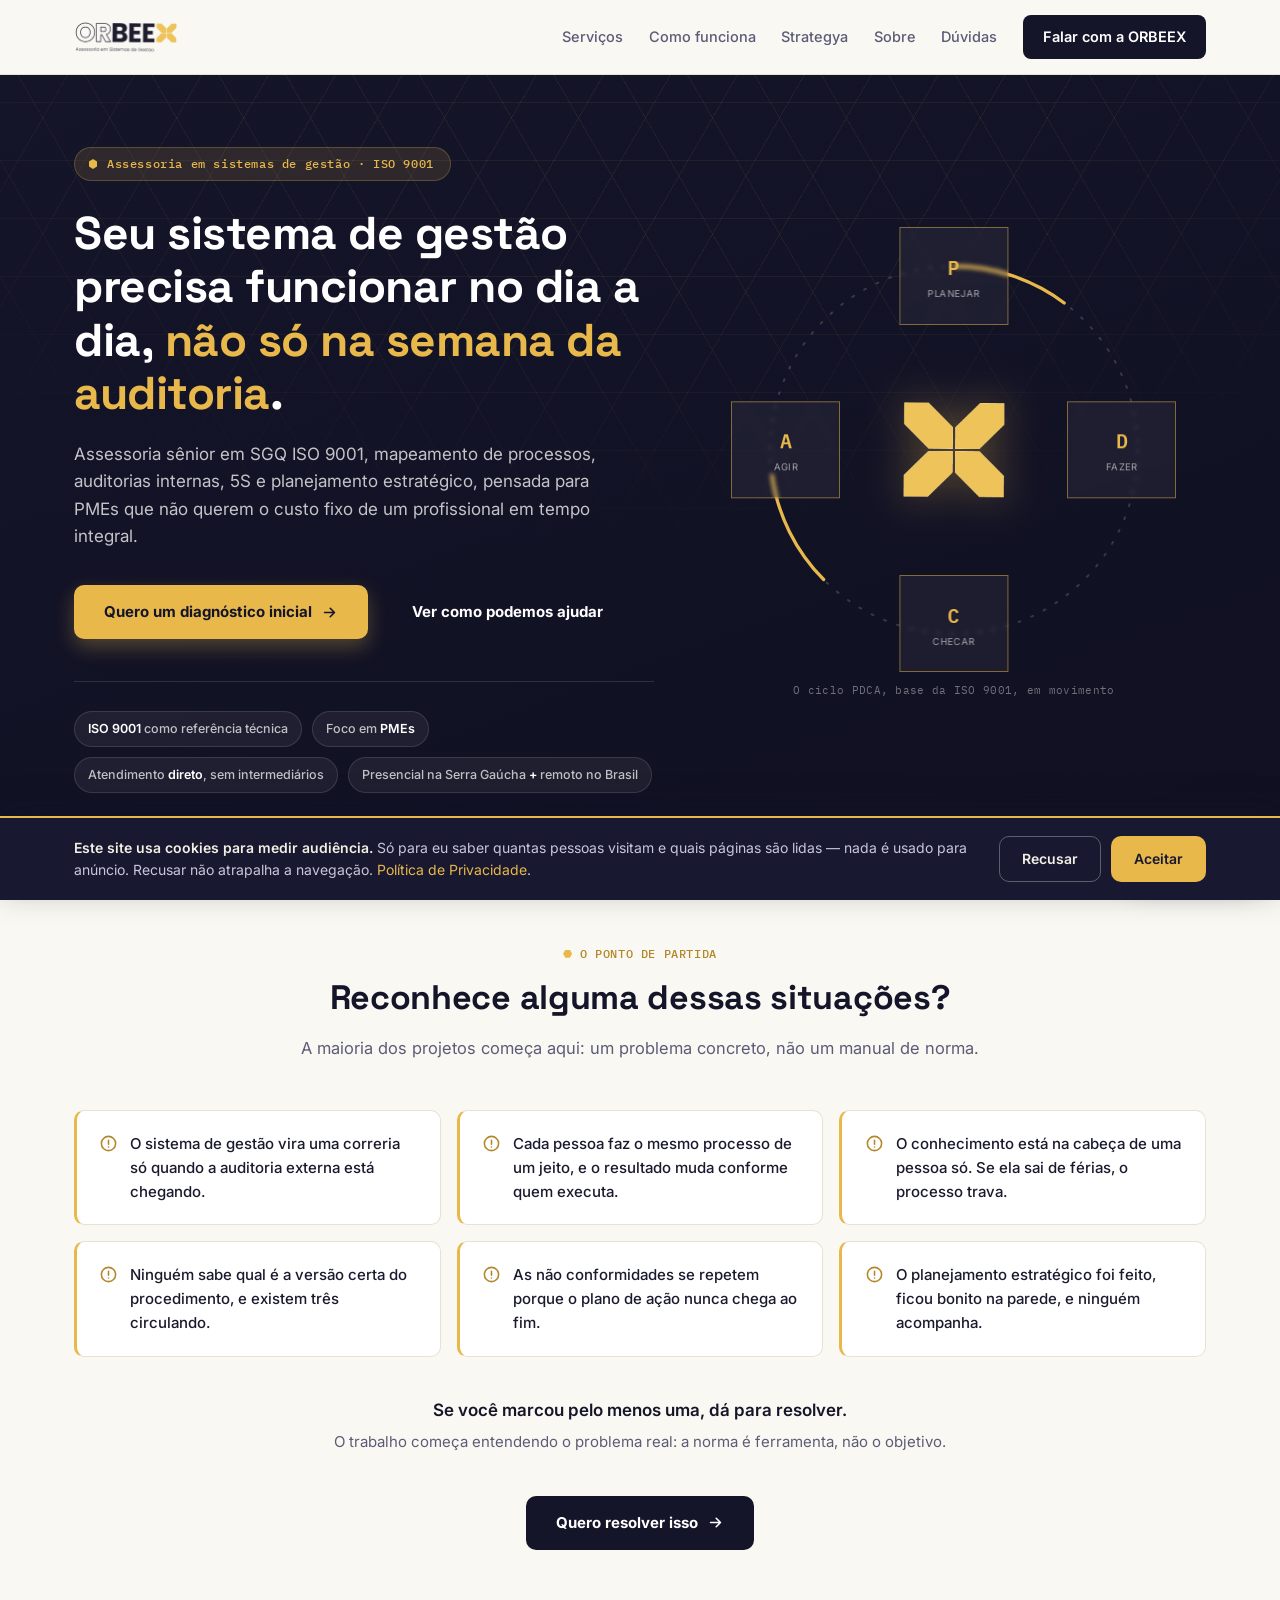
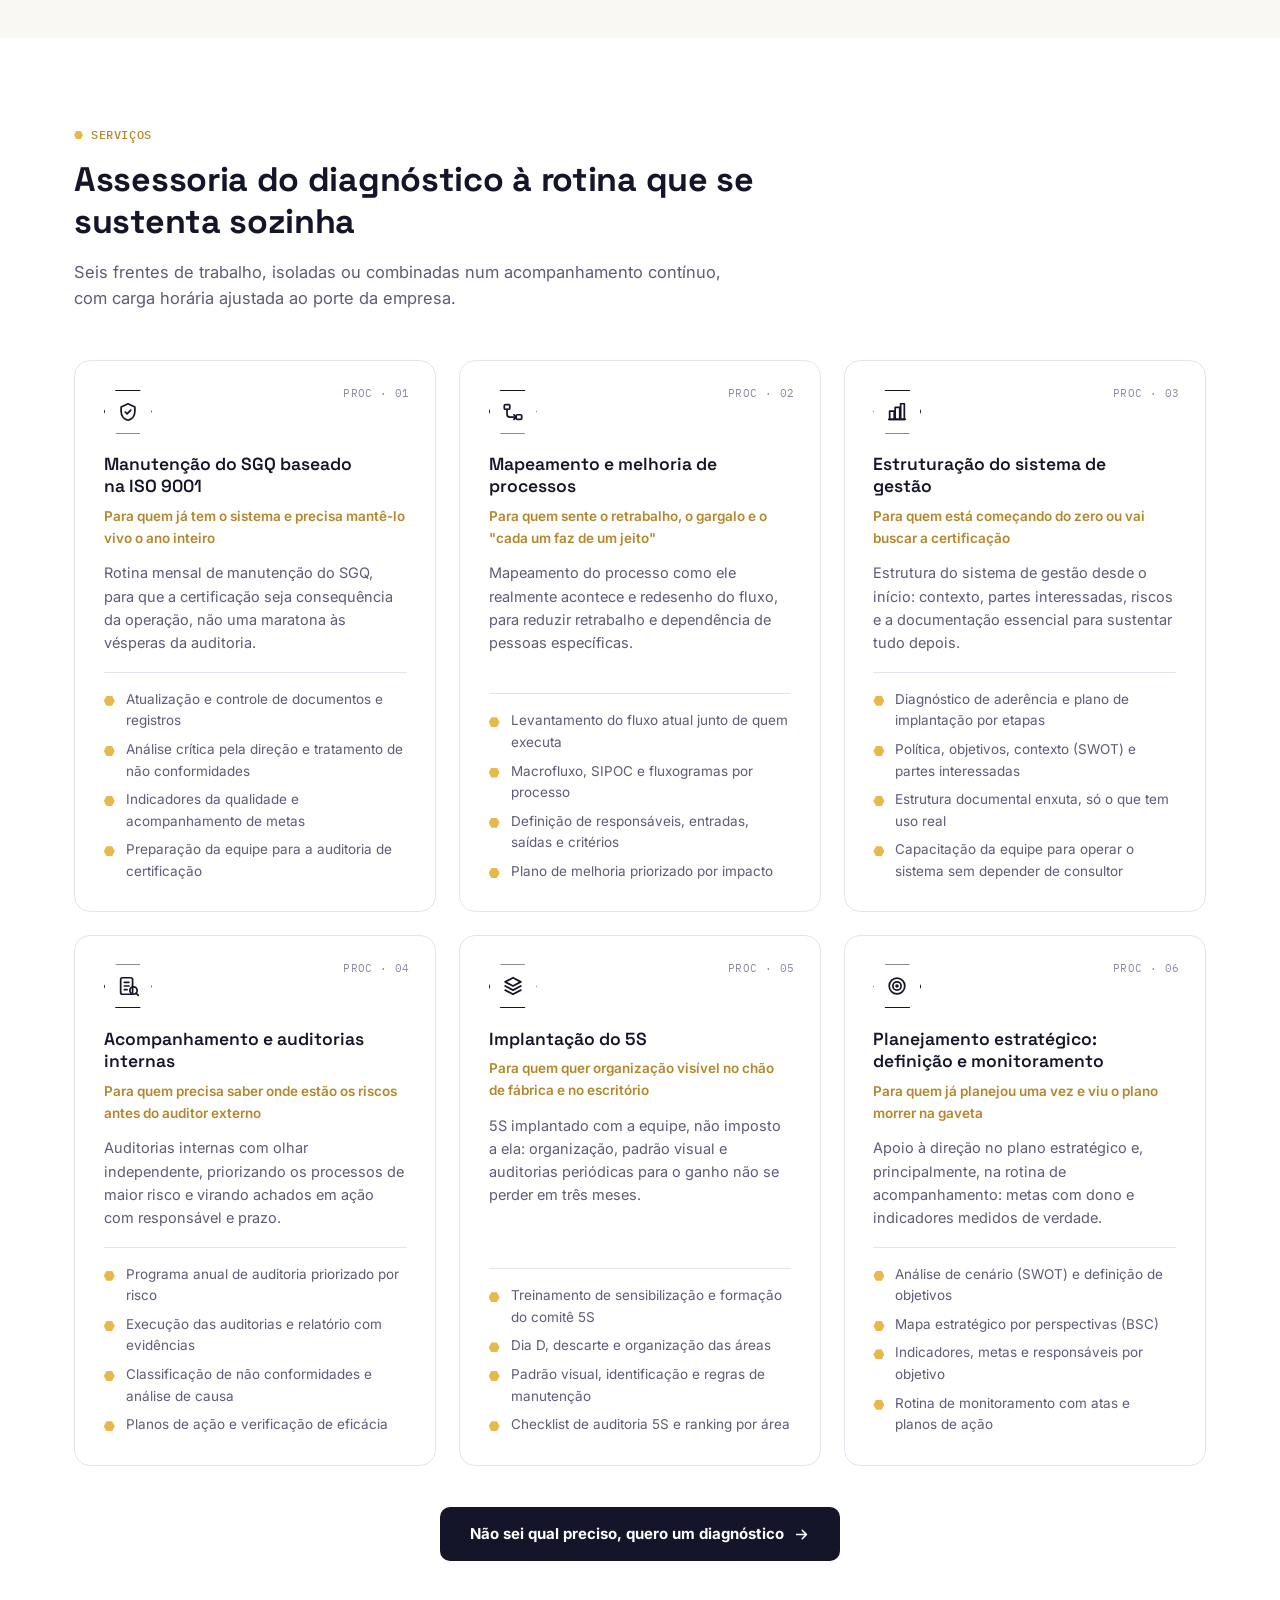
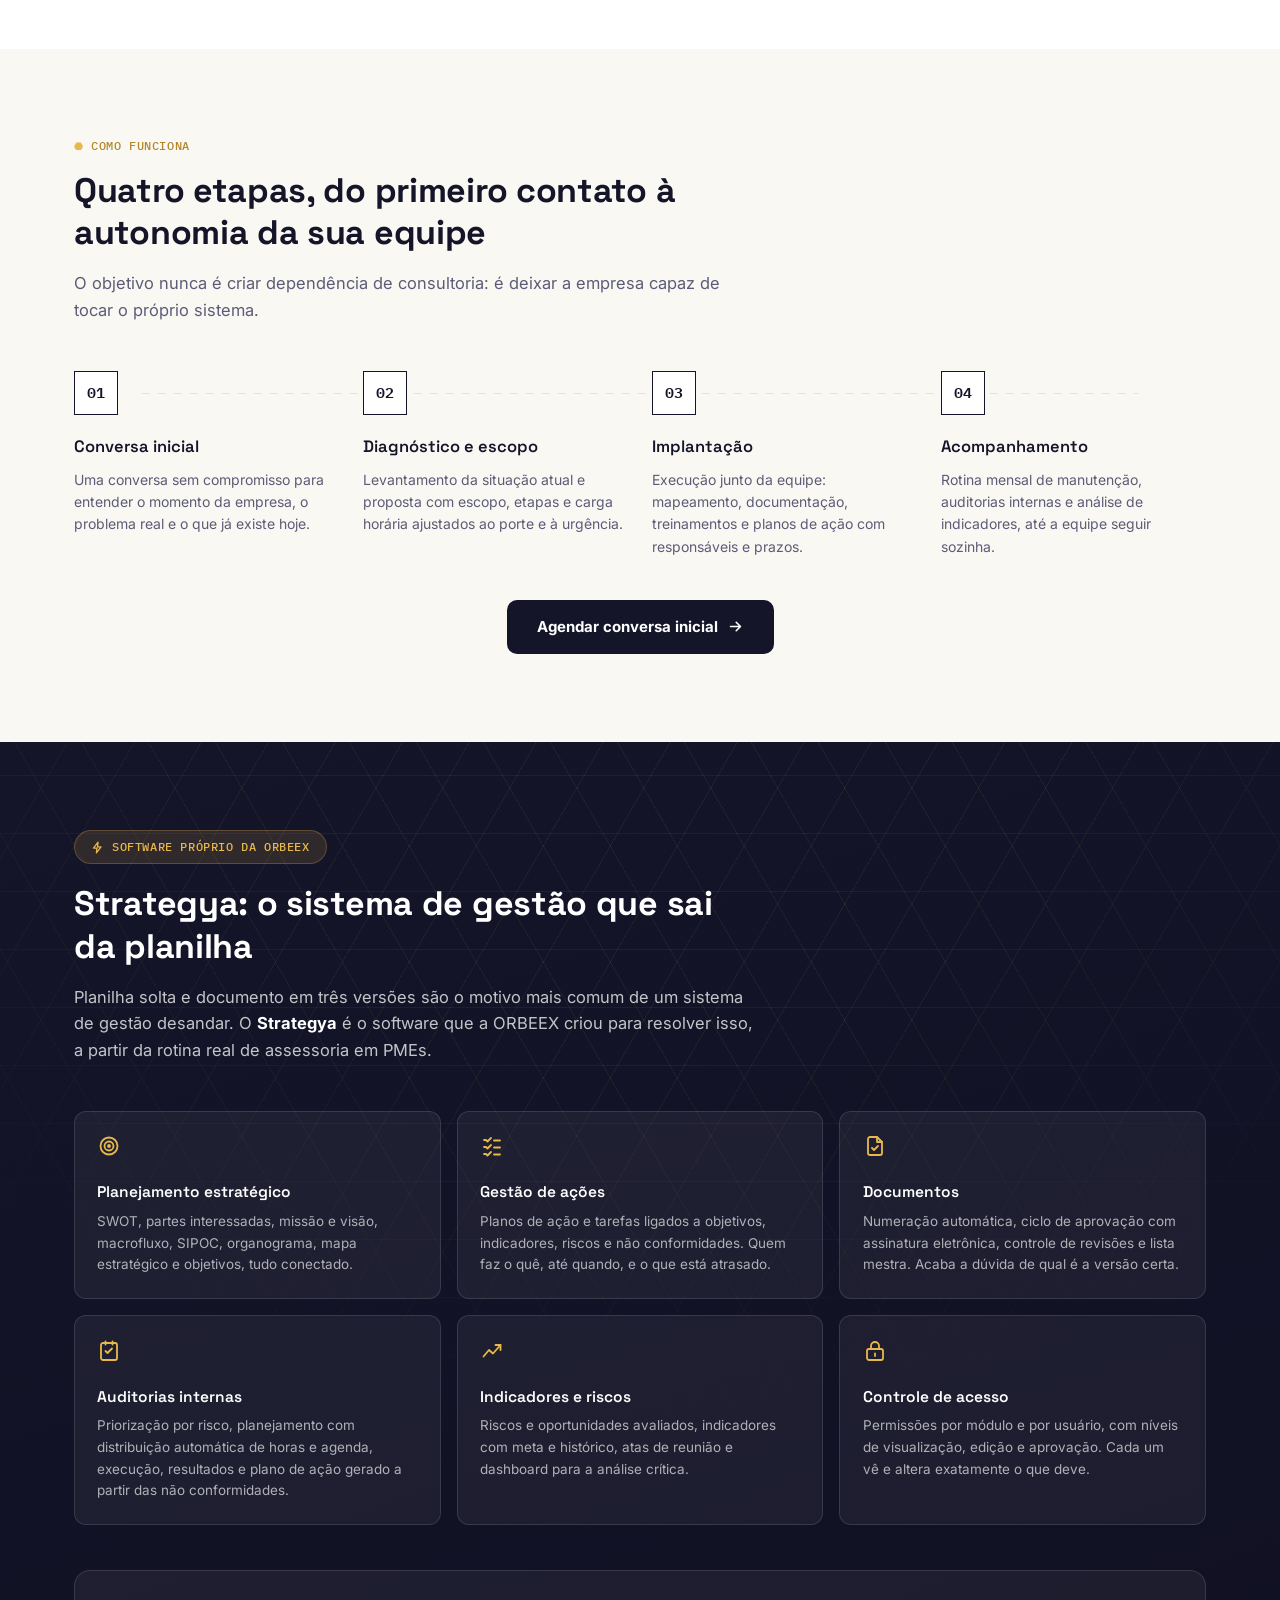
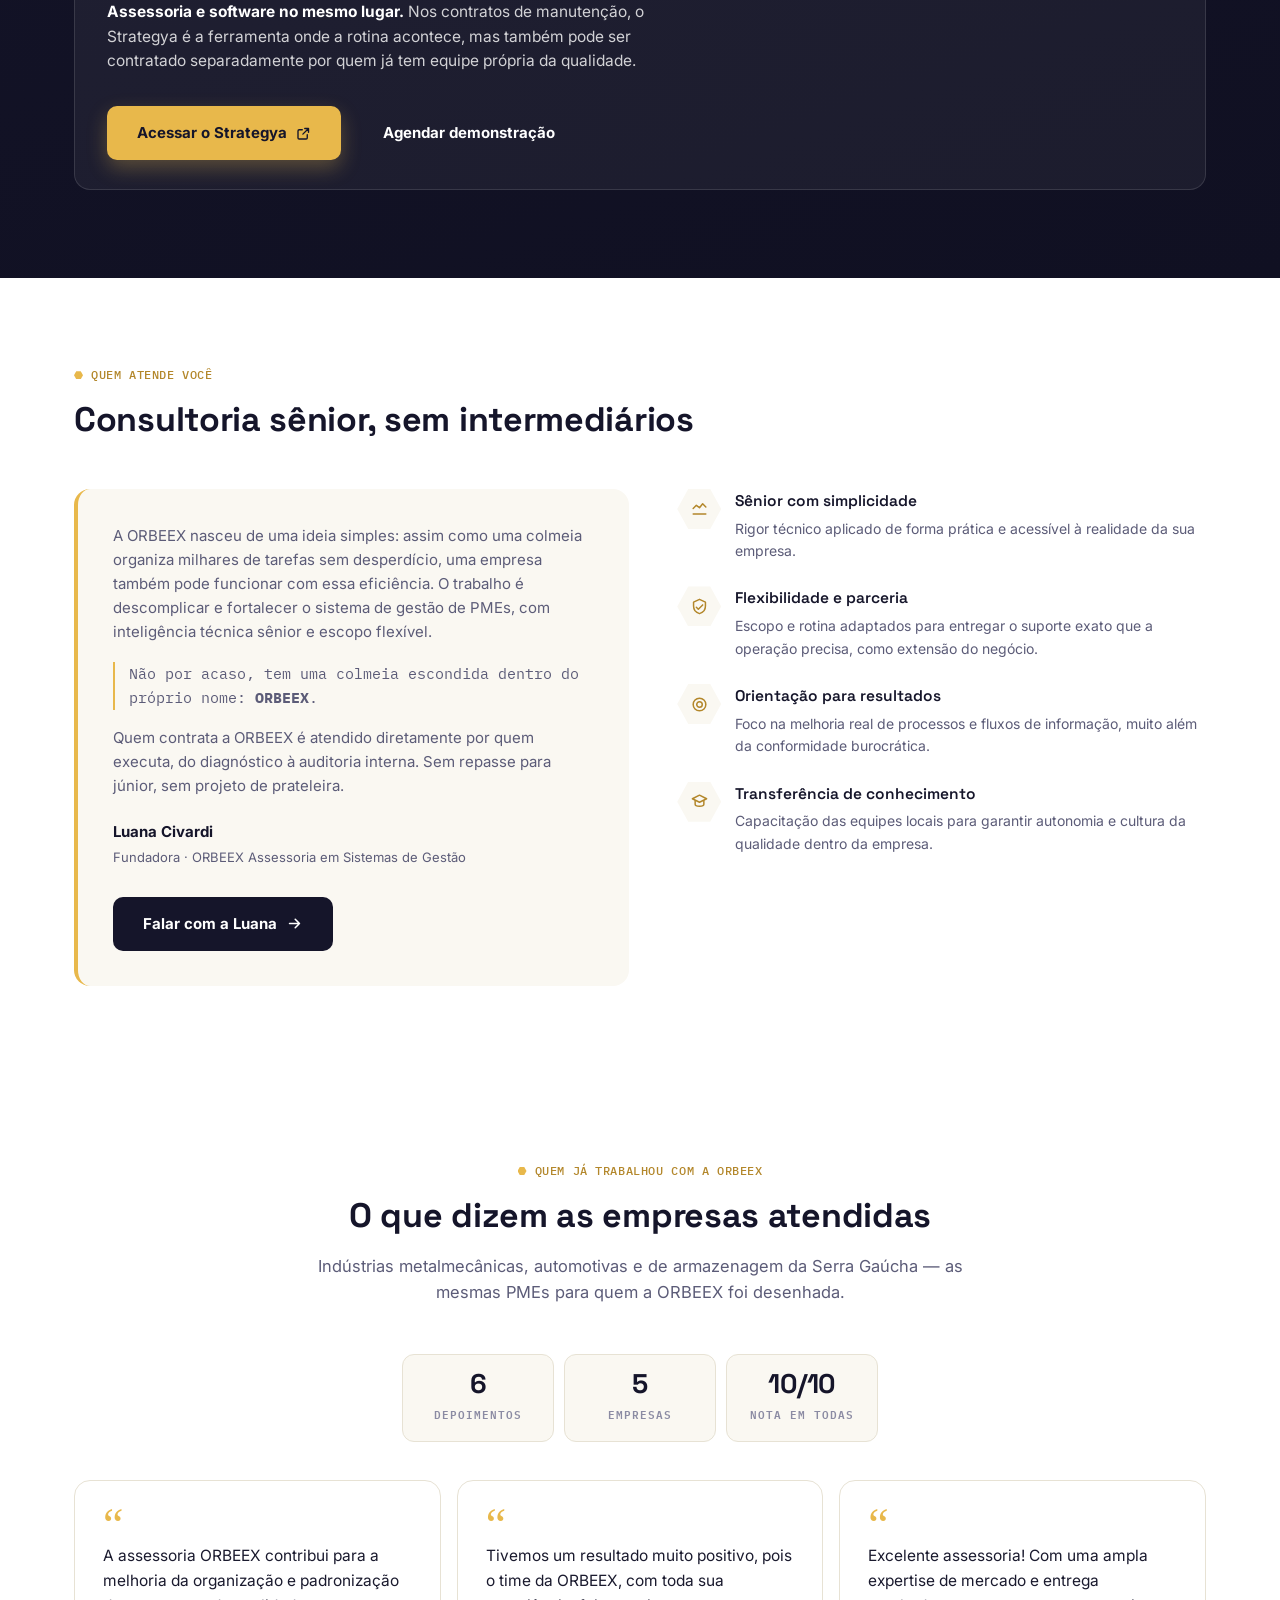
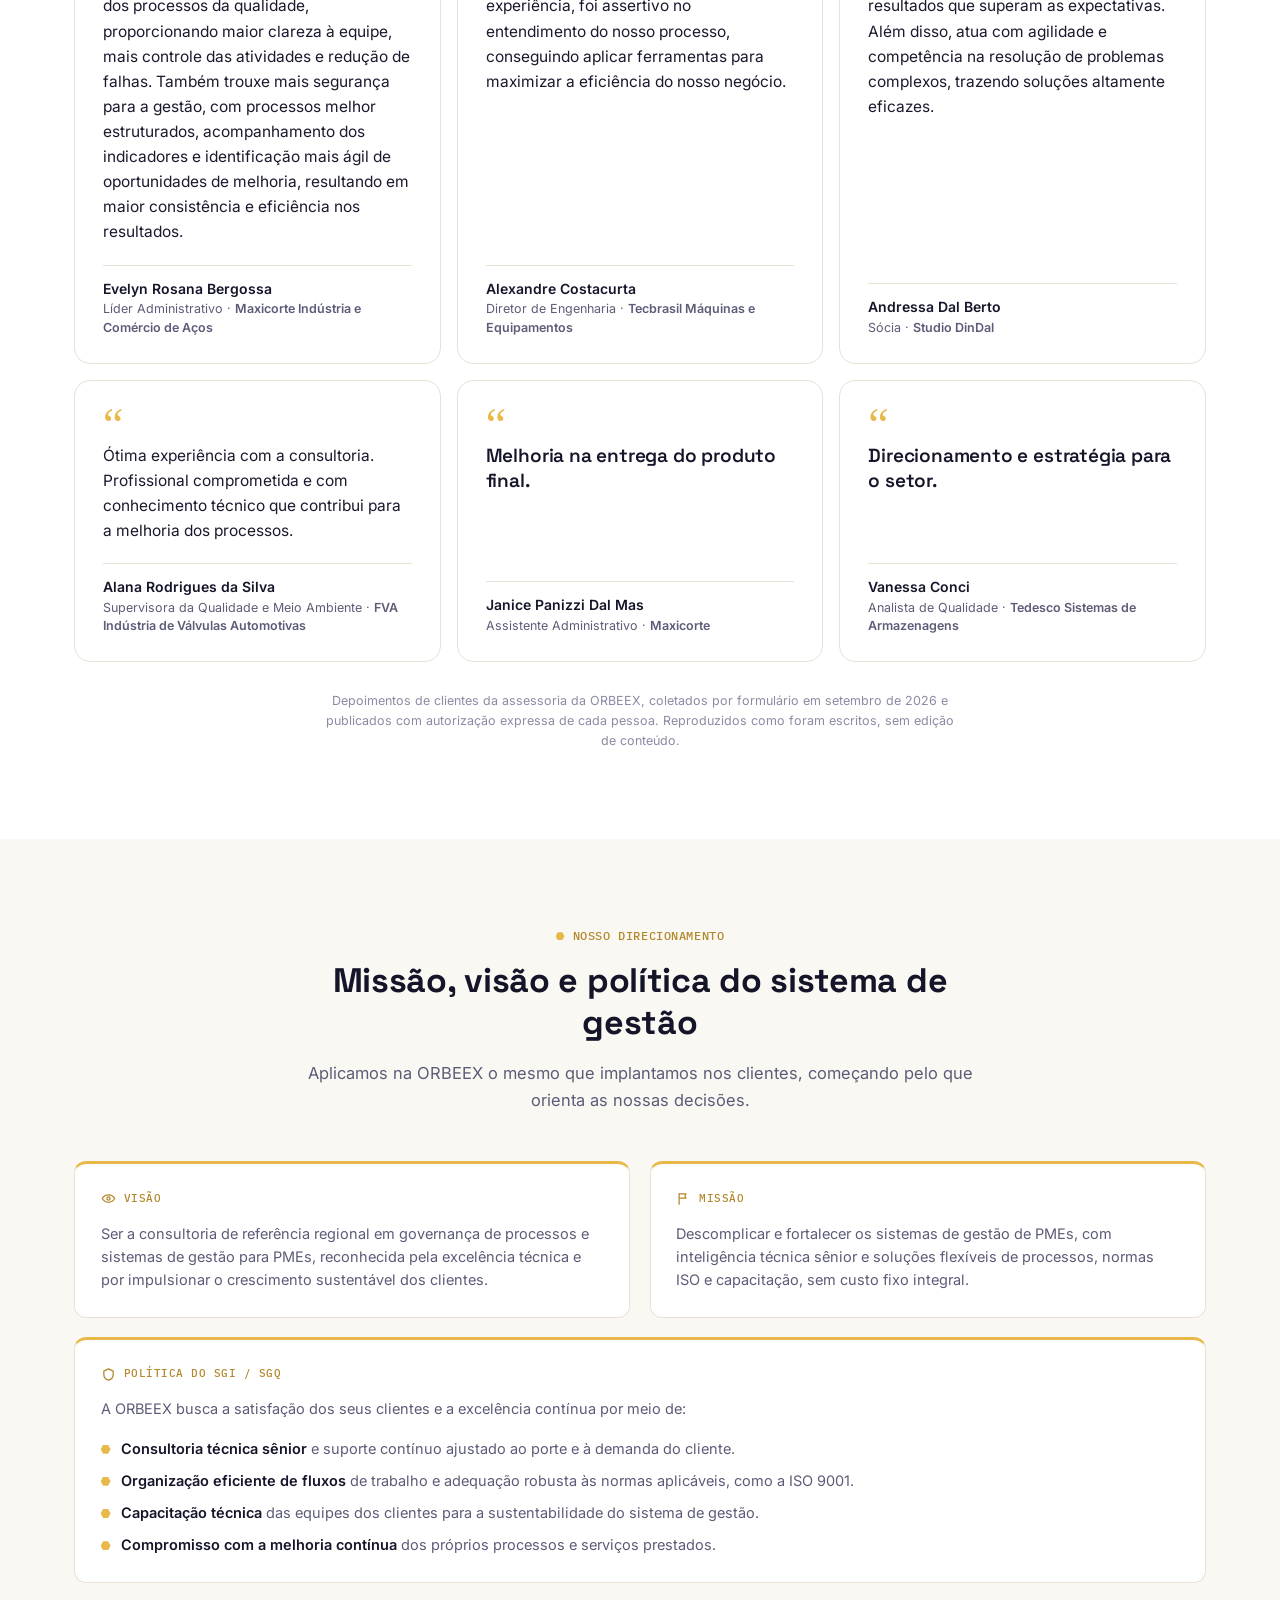
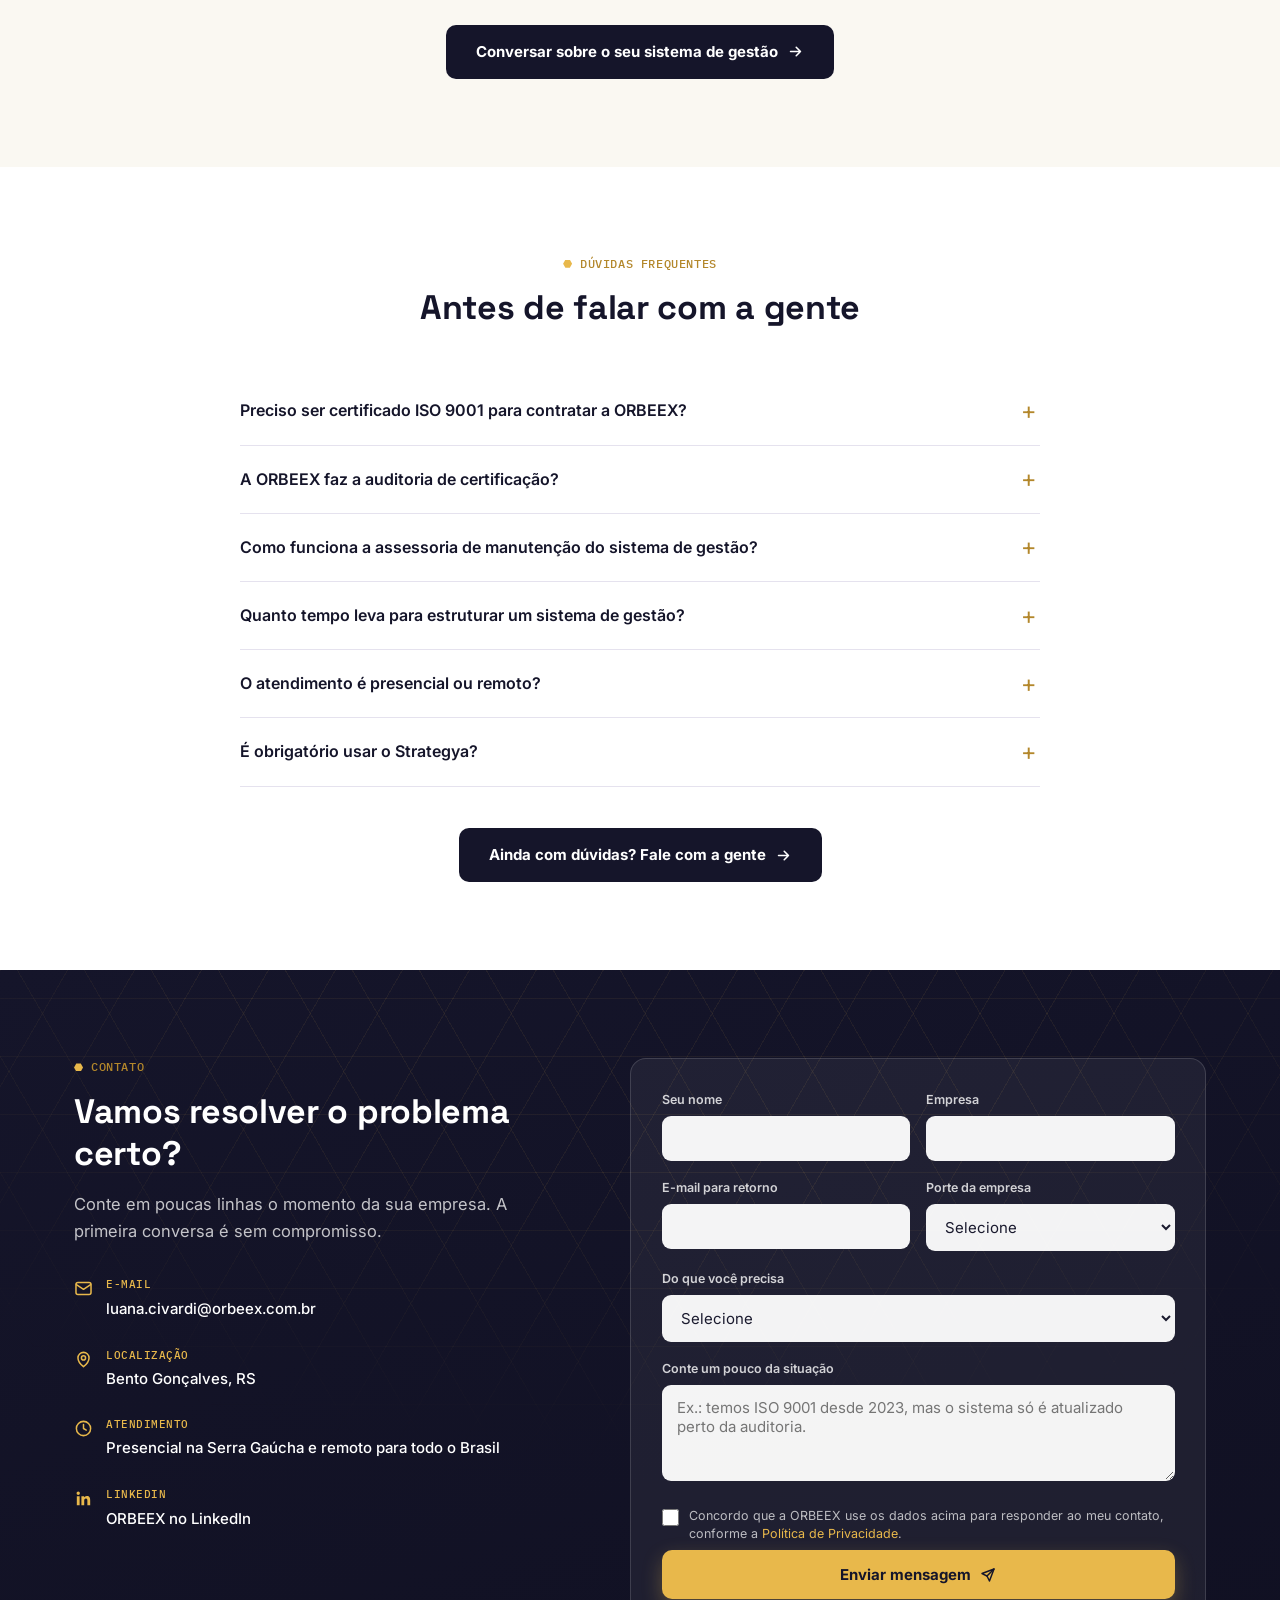
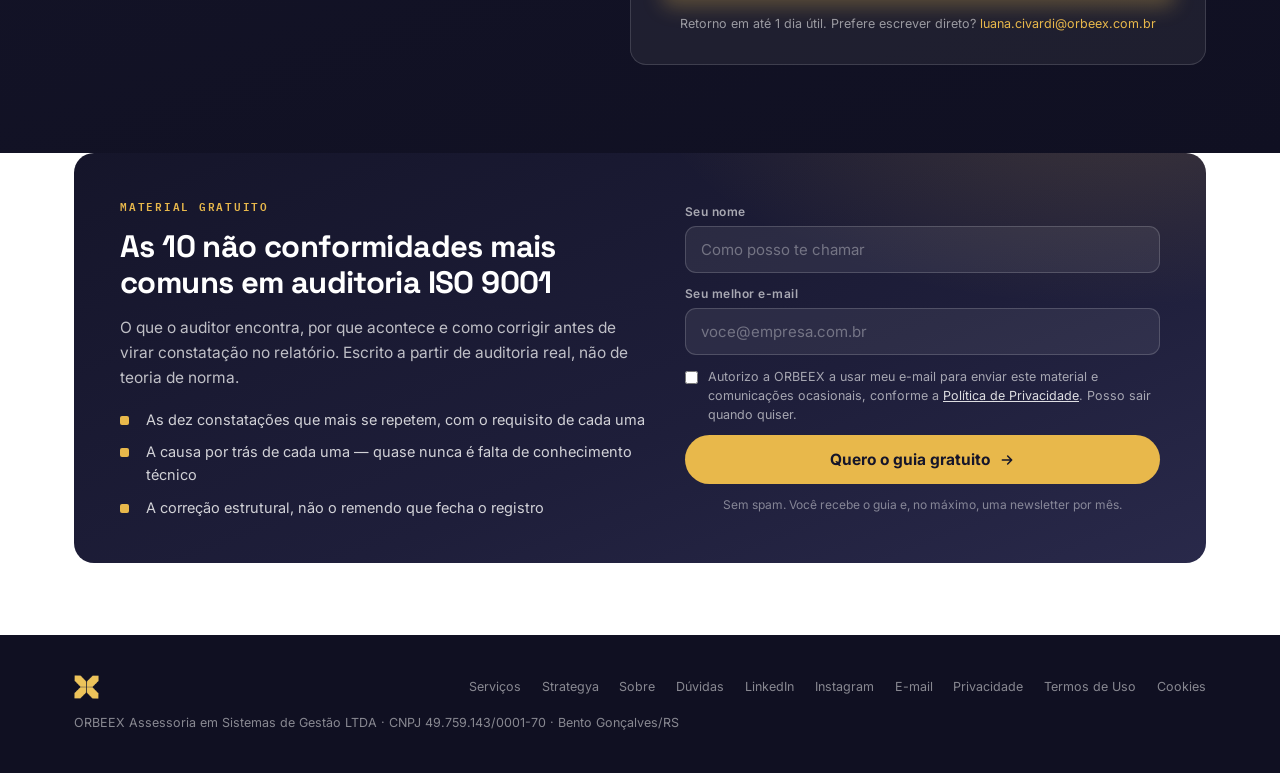
==== commit 8b063e43: "Simbolo sem fundo branco e desativa a aba Produtos O simbolo-x.png tinha 431.515 pixels de branco op" ====
--- a/index.html
+++ b/index.html
@@ -477,7 +477,6 @@
       <a href="#strategya">Strategya</a>
       <a href="#sobre">Sobre</a>
       <a href="#faq">Dúvidas</a>
-      <a href="produtos/">Produtos</a>
       <a href="#contato" class="nav-cta">Falar com a ORBEEX</a>
     </nav>
     <button class="nav-toggle" id="nav-toggle" aria-label="Abrir menu" aria-expanded="false" aria-controls="nav-menu">
@@ -528,7 +527,7 @@
           <div class="orbit-node e"><span class="letter">D</span><span class="word">Fazer</span></div>
           <div class="orbit-node s"><span class="letter">C</span><span class="word">Checar</span></div>
           <div class="orbit-node w"><span class="letter">A</span><span class="word">Agir</span></div>
-          <img class="orbit-core" src="img/simbolo-x.png" alt="" loading="lazy">
+          <img class="orbit-core" src="img/simbolo-x-transparente.png" alt="" loading="lazy">
         </div>
         <p class="orbit-caption">O ciclo PDCA, base da ISO 9001, em movimento</p>
       </div>
@@ -992,21 +991,8 @@
 </section>
 
 <!-- ===== PRODUTOS DIGITAIS (cross-link) ===== -->
-<section class="kitcta reveal">
-  <div class="container">
-    <div class="kitcta-card">
-      <div>
-        <span class="mono-tag">Produtos digitais</span>
-        <h3 style="margin-top:8px">Ainda não é hora de contratar uma assessoria?</h3>
-        <p>Conheça os guias e planilhas editáveis da ORBEEX: a metodologia real de consultoria em arquivos prontos para você aplicar sozinho, sem o custo de uma assessoria completa.</p>
-      </div>
-      <a href="produtos/" class="btn btn-outline-ink" data-track="ver_produto" data-track-item="lista-produtos">
-        Ver produtos
-        <svg width="16" height="16" viewBox="0 0 24 24" fill="none" stroke="currentColor" stroke-width="2.2" stroke-linecap="round" stroke-linejoin="round"><path d="M5 12h14M13 6l6 6-6 6"/></svg>
-      </a>
-    </div>
-  </div>
-</section>
+<!-- Secao "Produtos digitais" retirada em 02/09/2026: levava a /produtos/,
+     que esta desativada ate o material da ISO 9001:2026 ficar pronto. -->
 
 <!-- ===== FAQ ===== -->
 <section id="faq" class="reveal">
@@ -1171,13 +1157,12 @@
 
 <footer>
   <div class="container">
-    <a href="#" class="brand-mark" aria-label="ORBEEX — topo da página"><img src="img/simbolo-x.png" alt="ORBEEX"></a>
+    <a href="#" class="brand-mark" aria-label="ORBEEX — topo da página"><img src="img/simbolo-x-transparente.png" alt="ORBEEX"></a>
     <nav class="footer-links" aria-label="Rodapé">
       <a href="#servicos">Serviços</a>
       <a href="#strategya">Strategya</a>
       <a href="#sobre">Sobre</a>
       <a href="#faq">Dúvidas</a>
-      <a href="produtos/">Produtos</a>
       <a href="https://www.linkedin.com/company/orbeex/" target="_blank" rel="noopener">LinkedIn</a>
       <a href="https://www.instagram.com/orbeex_/" target="_blank" rel="noopener">Instagram</a>
       <a href="mailto:luana.civardi@orbeex.com.br">E-mail</a>
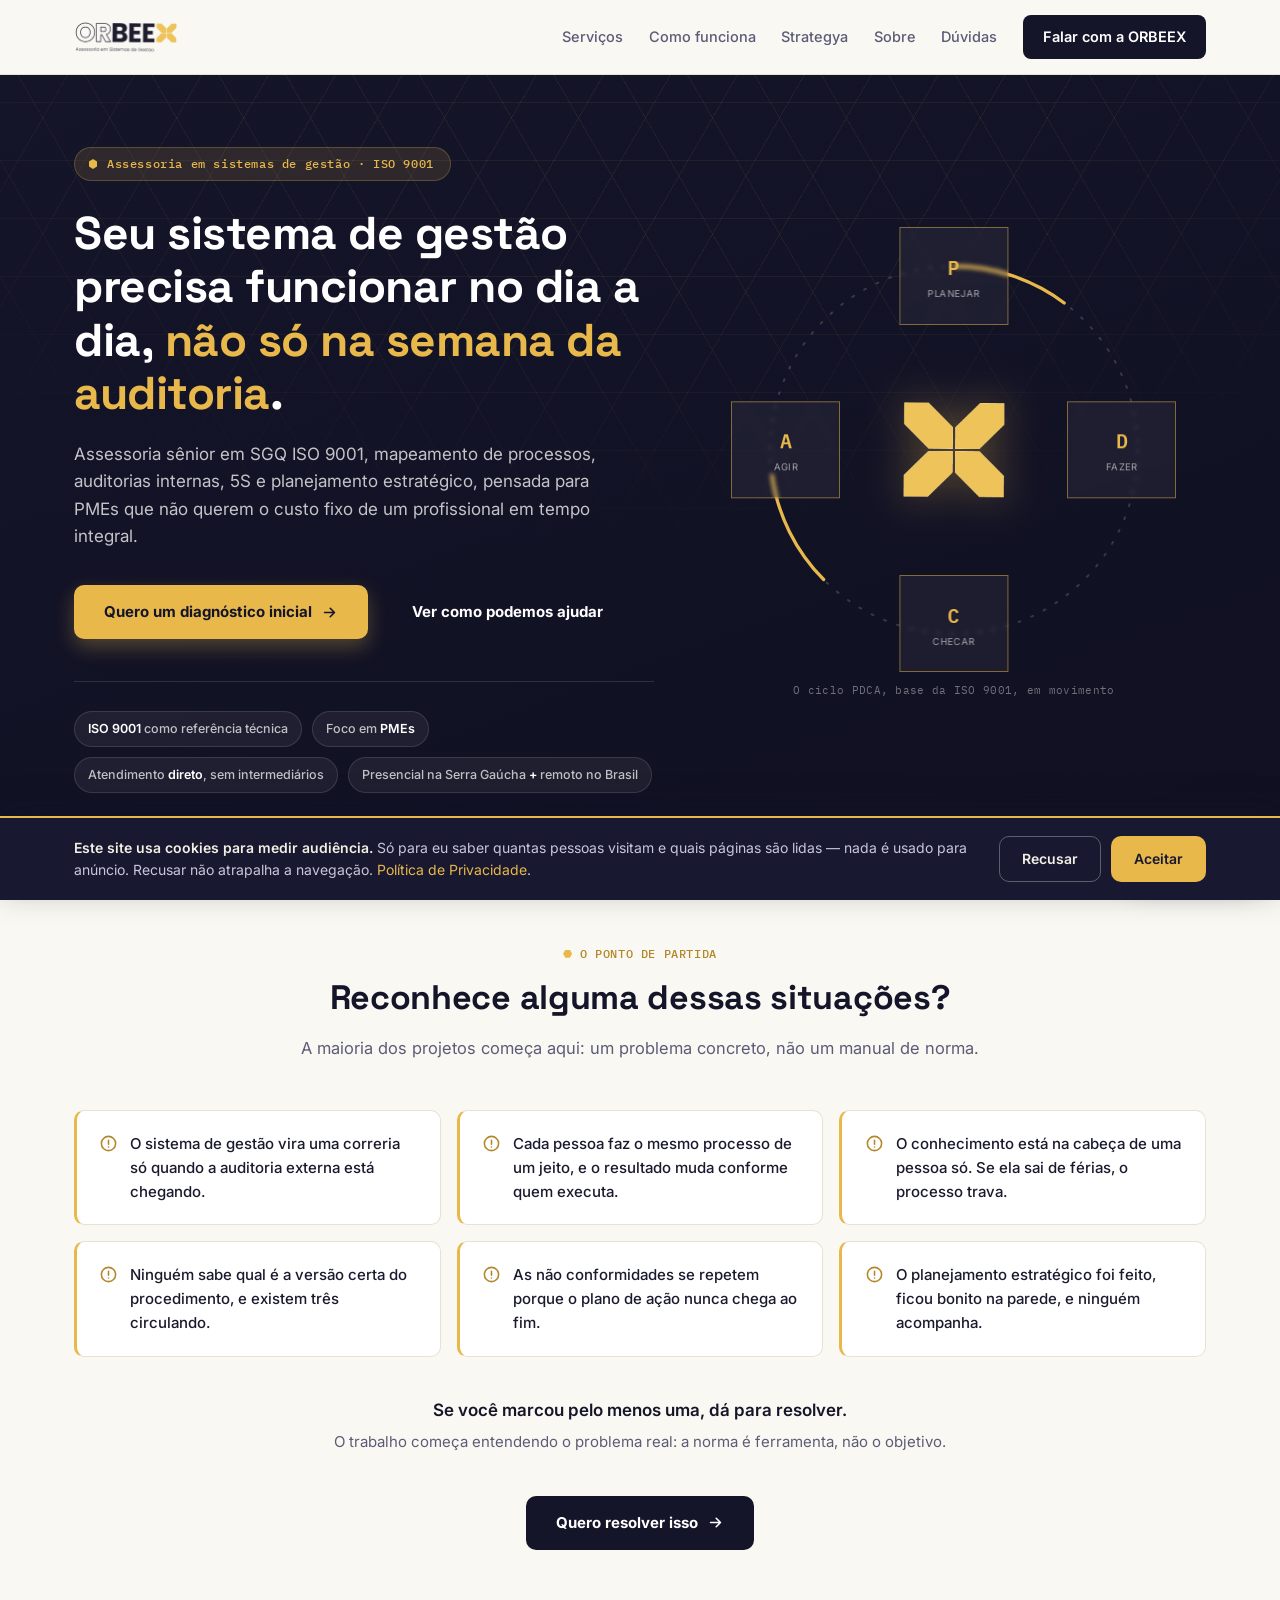
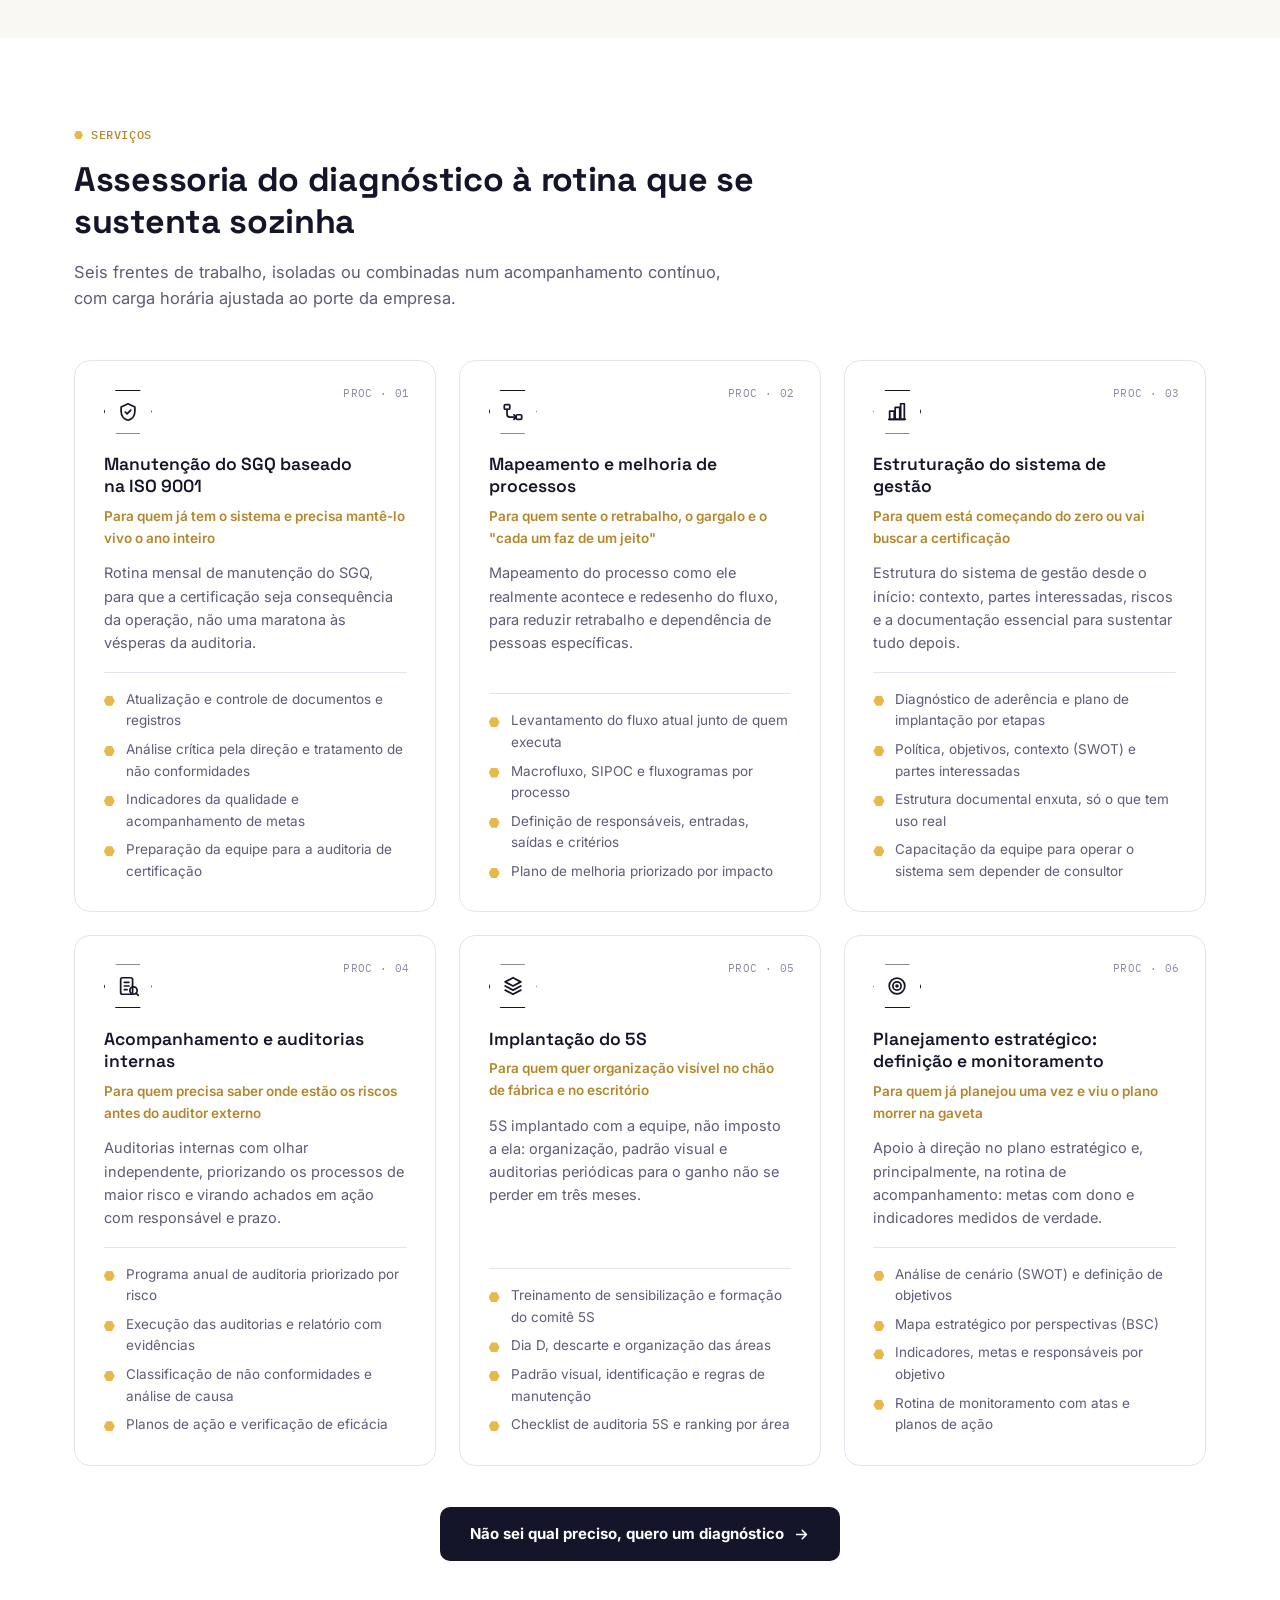
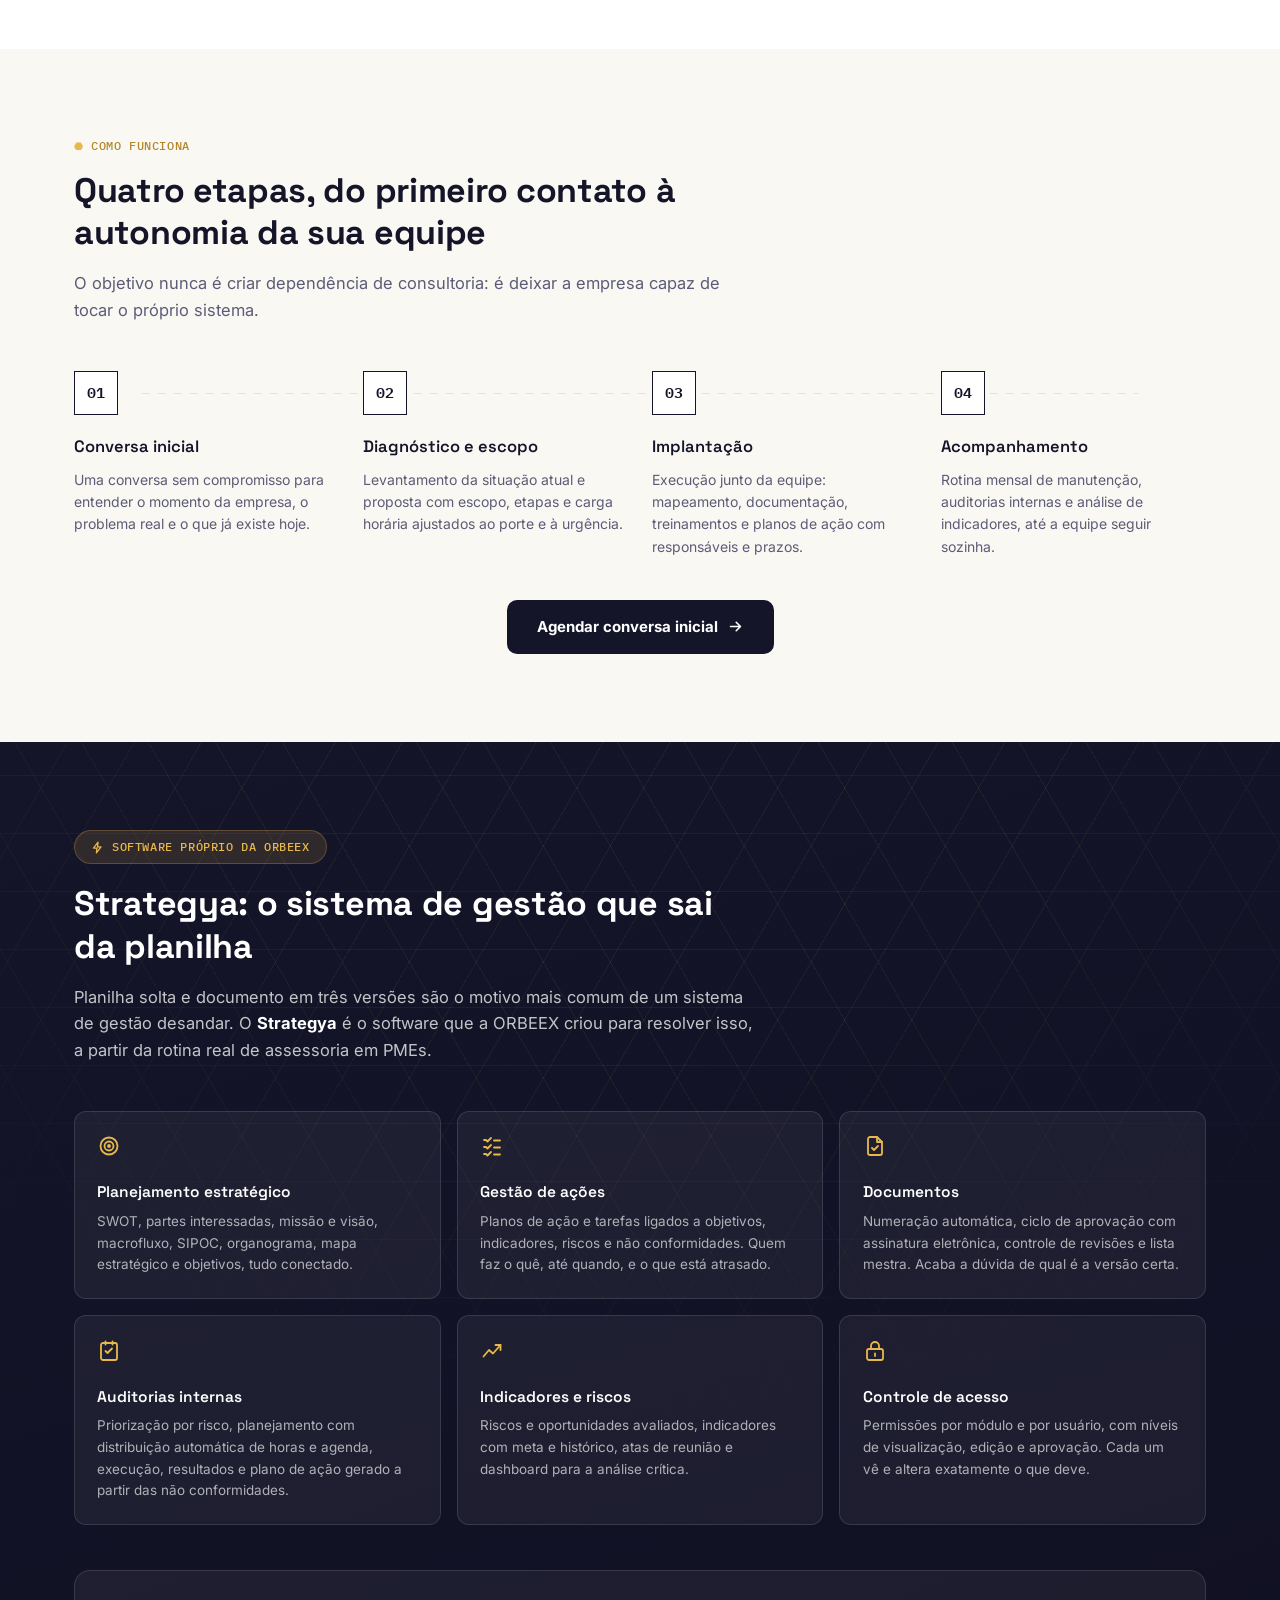
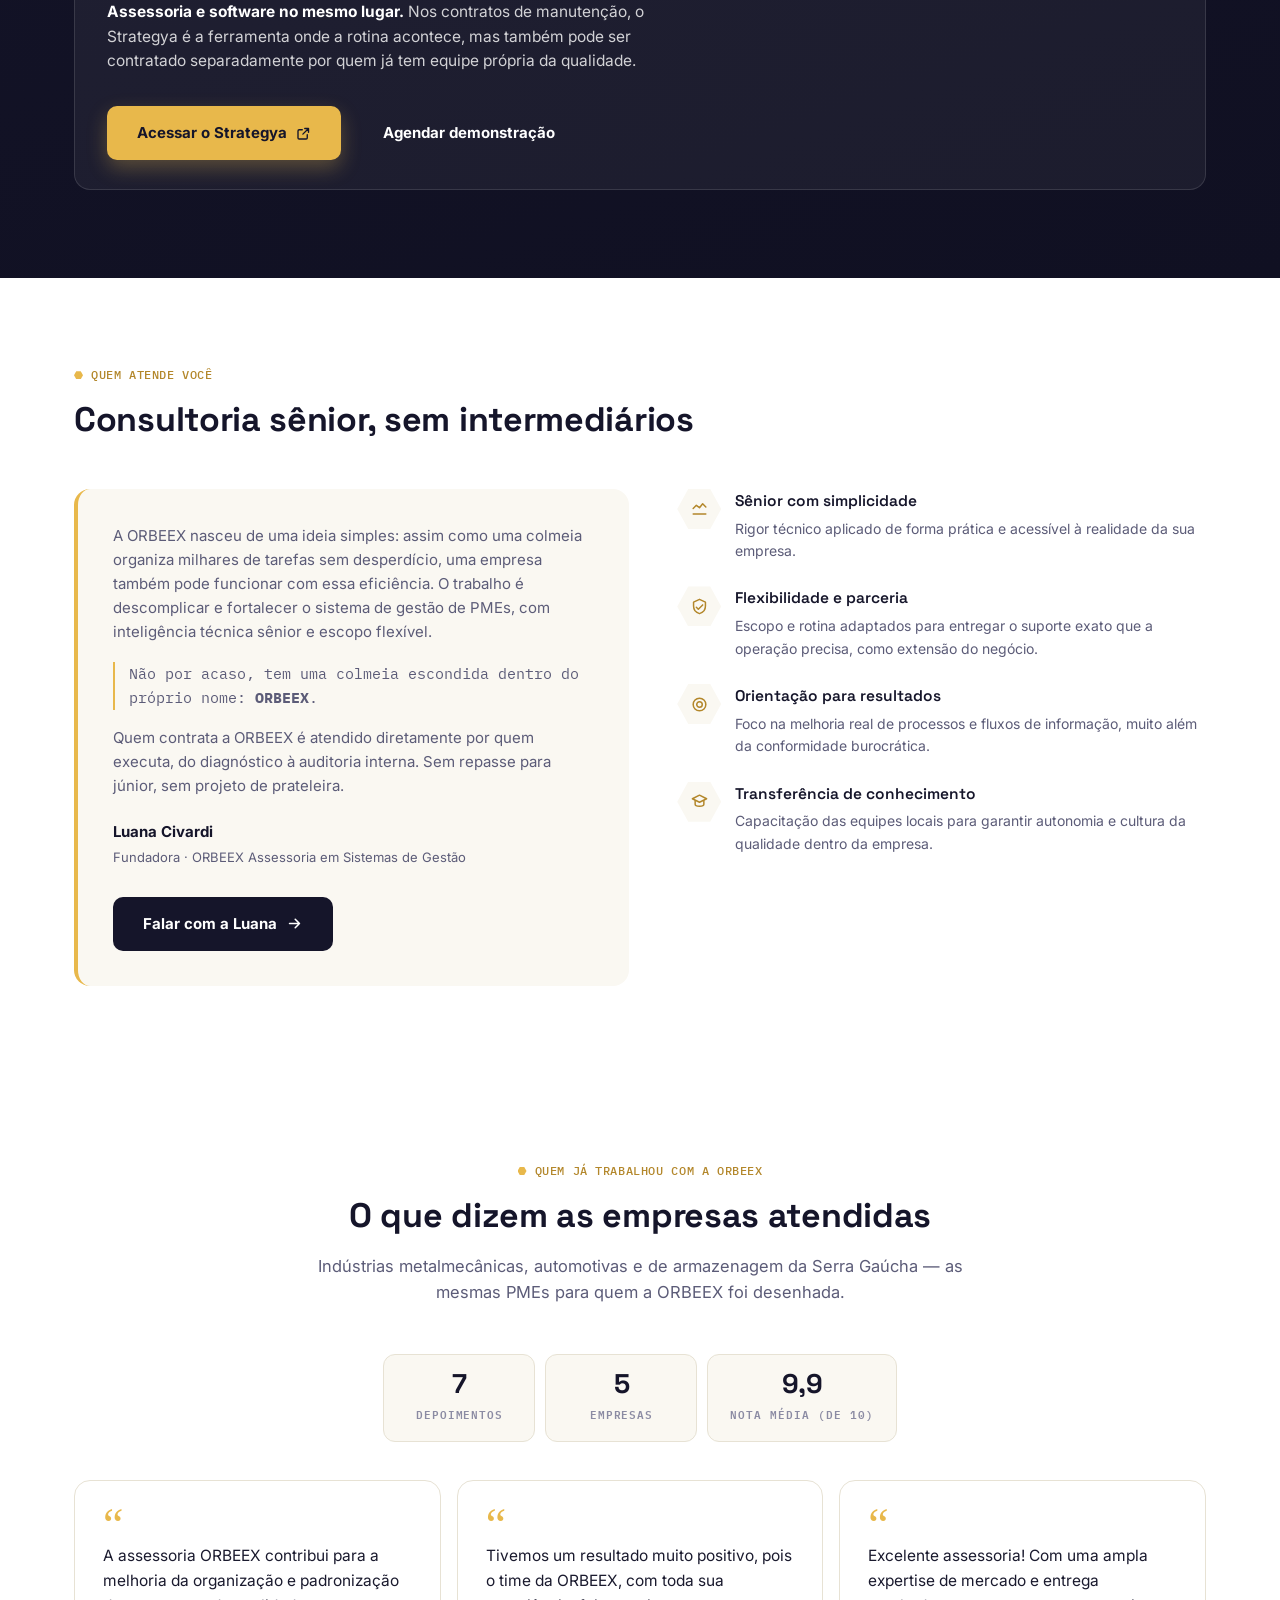
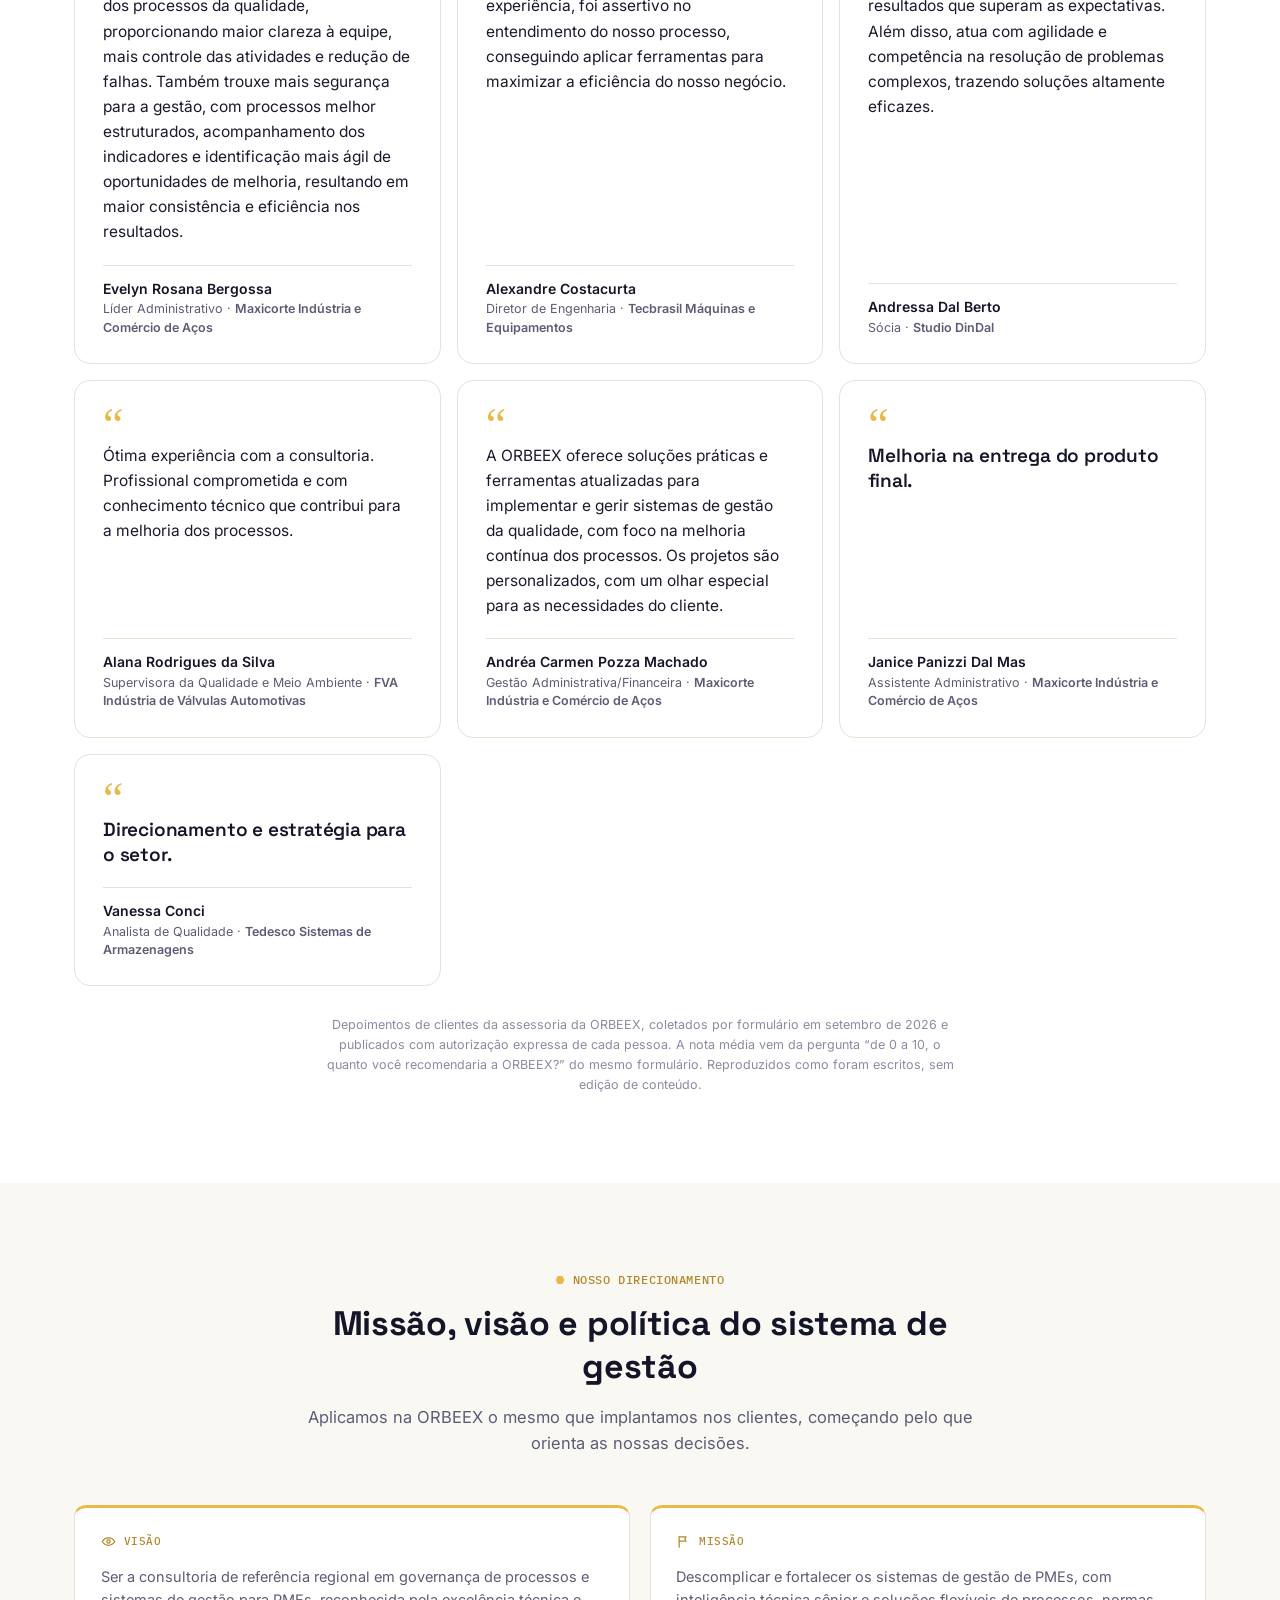
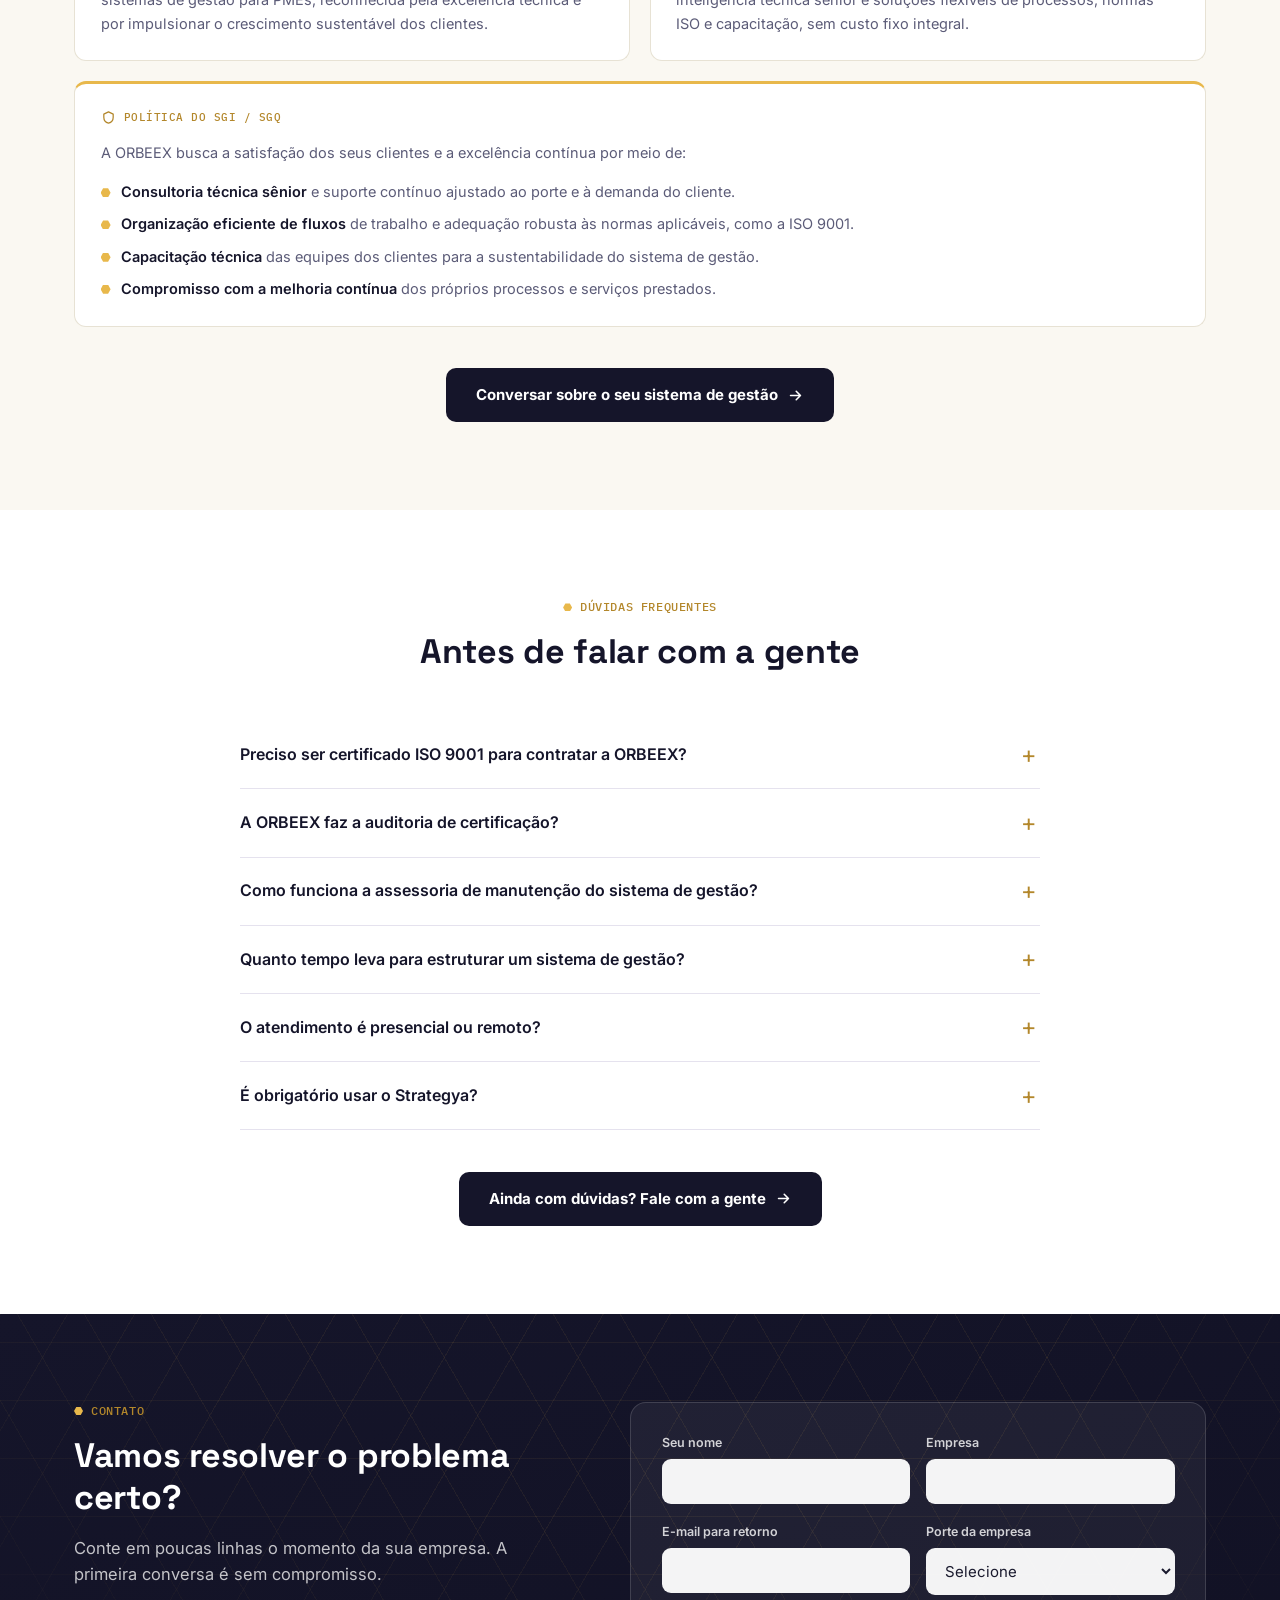
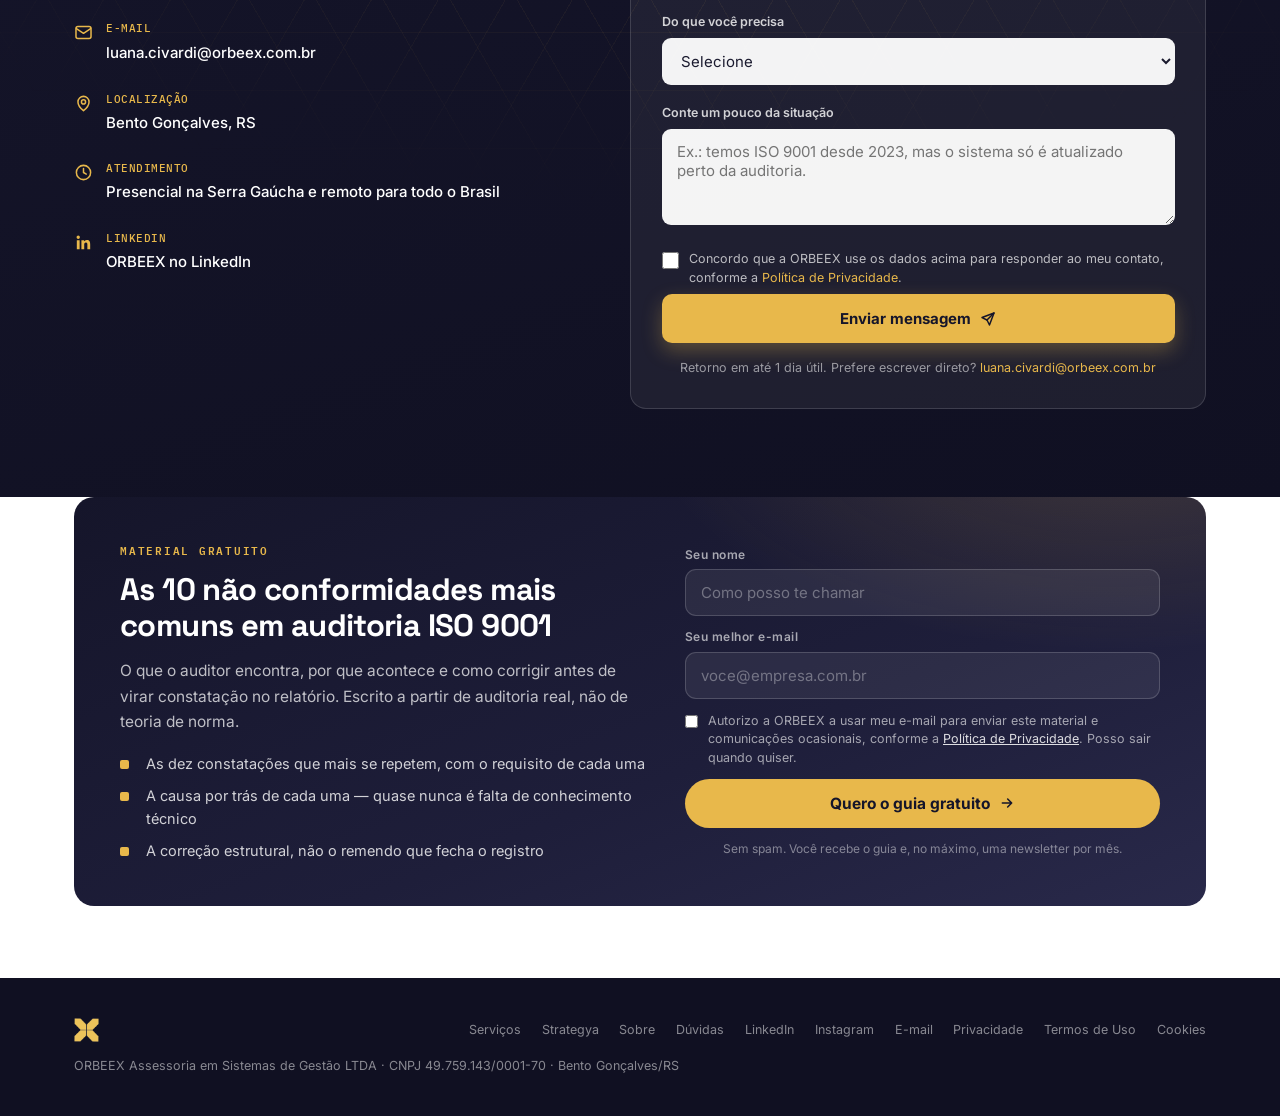
==== commit 34fe6349: "Publica o depoimento da Andrea e corrige a nota media Sexto depoimento do formulario que ainda nao e" ====
--- a/index.html
+++ b/index.html
@@ -879,9 +879,9 @@
     </div>
     <div class="ox-prova">
     <div class="ox-prova-numeros">
-      <div><b>6</b><span>Depoimentos</span></div>
+      <div><b>7</b><span>Depoimentos</span></div>
       <div><b>5</b><span>Empresas</span></div>
-      <div><b>10/10</b><span>Nota em todas</span></div>
+      <div><b>9,9</b><span>Nota média (de 10)</span></div>
     </div>
       <div class="ox-prova-grade">
         <figure class="ox-dep">
@@ -920,12 +920,21 @@
 
           </div>
         </figure>
+        <figure class="ox-dep">
+          <div class="ox-aspas" aria-hidden="true">&ldquo;</div>
+          <blockquote>A ORBEEX oferece soluções práticas e ferramentas atualizadas para implementar e gerir sistemas de gestão da qualidade, com foco na melhoria contínua dos processos. Os projetos são personalizados, com um olhar especial para as necessidades do cliente.</blockquote>
+          <div class="ox-assina">
+              <span class="ox-nome">Andréa Carmen Pozza Machado</span>
+              <span class="ox-cargo">Gestão Administrativa/Financeira · <span class="ox-empresa">Maxicorte Indústria e Comércio de Aços</span></span>
+
+          </div>
+        </figure>
         <figure class="ox-dep ox-curto">
           <div class="ox-aspas" aria-hidden="true">&ldquo;</div>
           <blockquote>Melhoria na entrega do produto final.</blockquote>
           <div class="ox-assina">
               <span class="ox-nome">Janice Panizzi Dal Mas</span>
-              <span class="ox-cargo">Assistente Administrativo · <span class="ox-empresa">Maxicorte</span></span>
+              <span class="ox-cargo">Assistente Administrativo · <span class="ox-empresa">Maxicorte Indústria e Comércio de Aços</span></span>
 
           </div>
         </figure>
@@ -939,7 +948,7 @@
           </div>
         </figure>
       </div>
-      <p class="ox-prova-nota">Depoimentos de clientes da assessoria da ORBEEX, coletados por formulário em setembro de 2026 e publicados com autorização expressa de cada pessoa. Reproduzidos como foram escritos, sem edição de conteúdo.</p>
+      <p class="ox-prova-nota">Depoimentos de clientes da assessoria da ORBEEX, coletados por formulário em setembro de 2026 e publicados com autorização expressa de cada pessoa. A nota média vem da pergunta &ldquo;de 0 a 10, o quanto você recomendaria a ORBEEX?&rdquo; do mesmo formulário. Reproduzidos como foram escritos, sem edição de conteúdo.</p>
     </div>
   </div>
 </section>
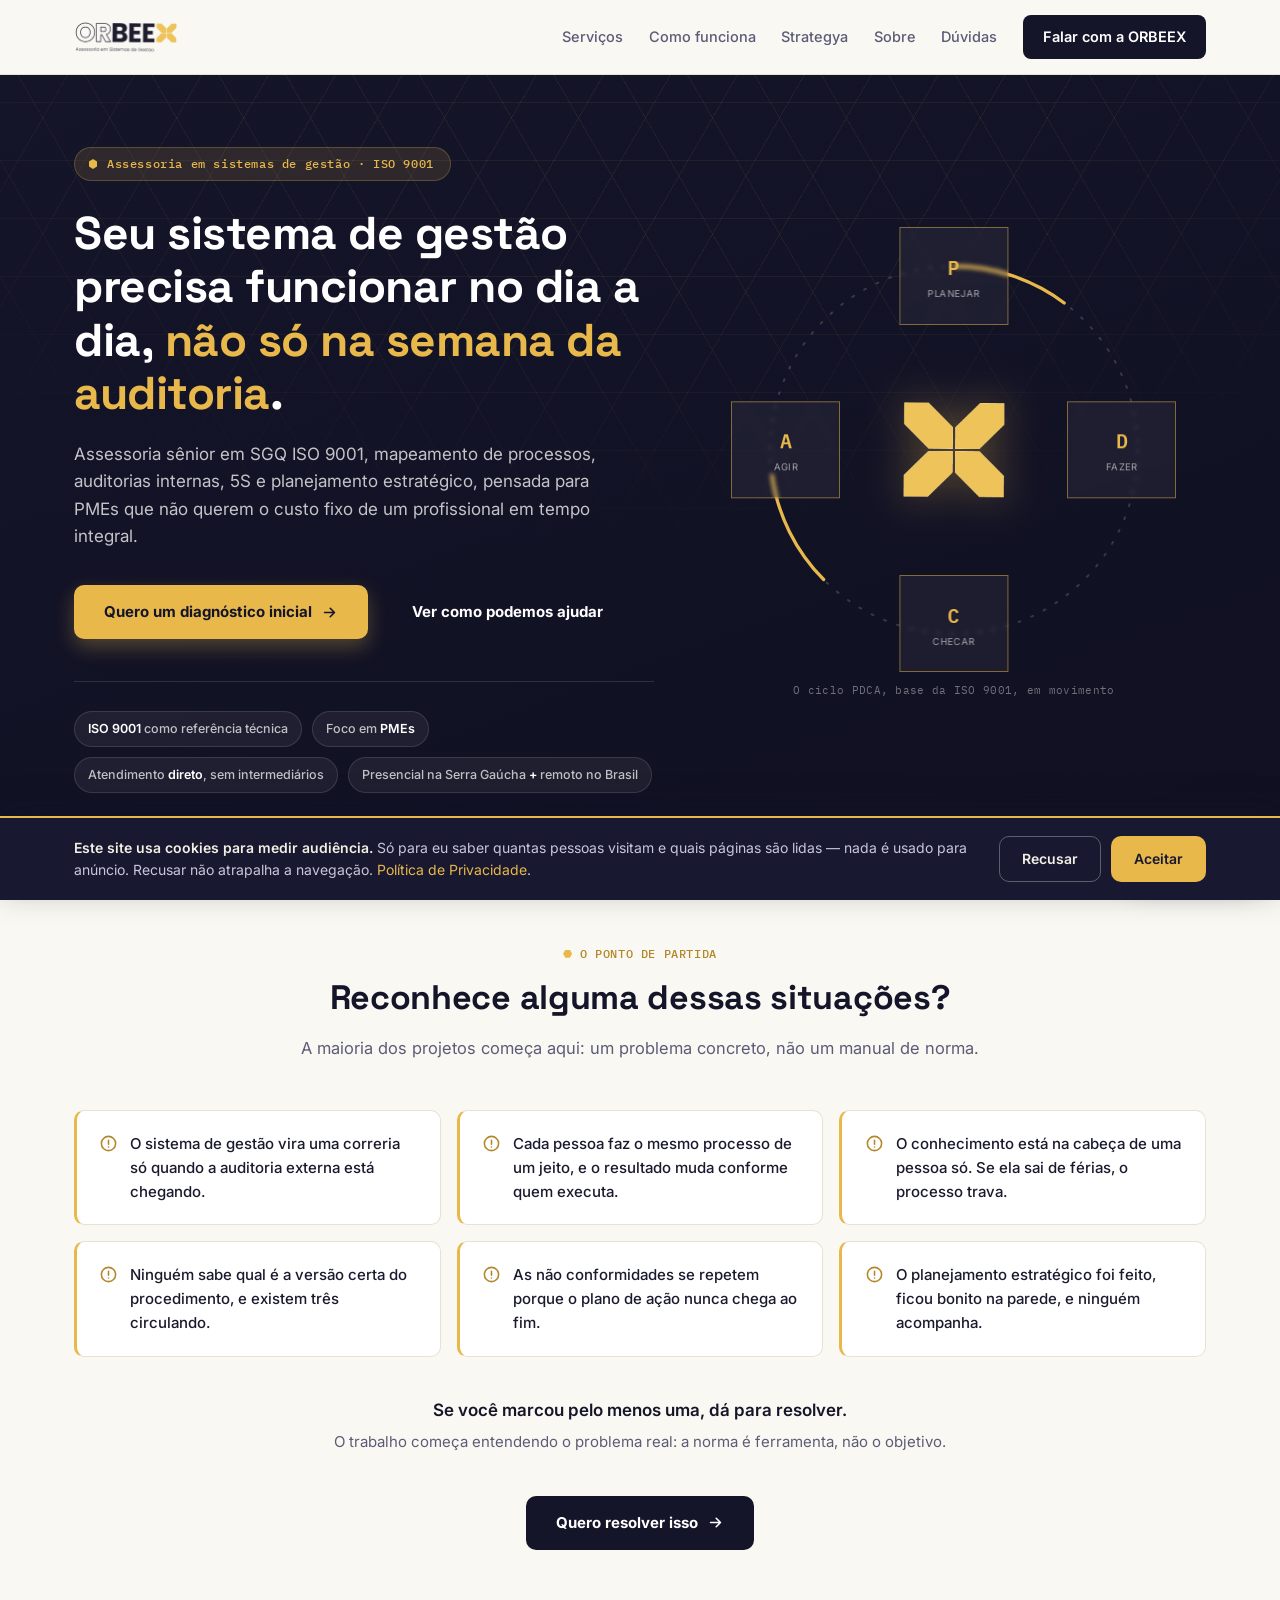
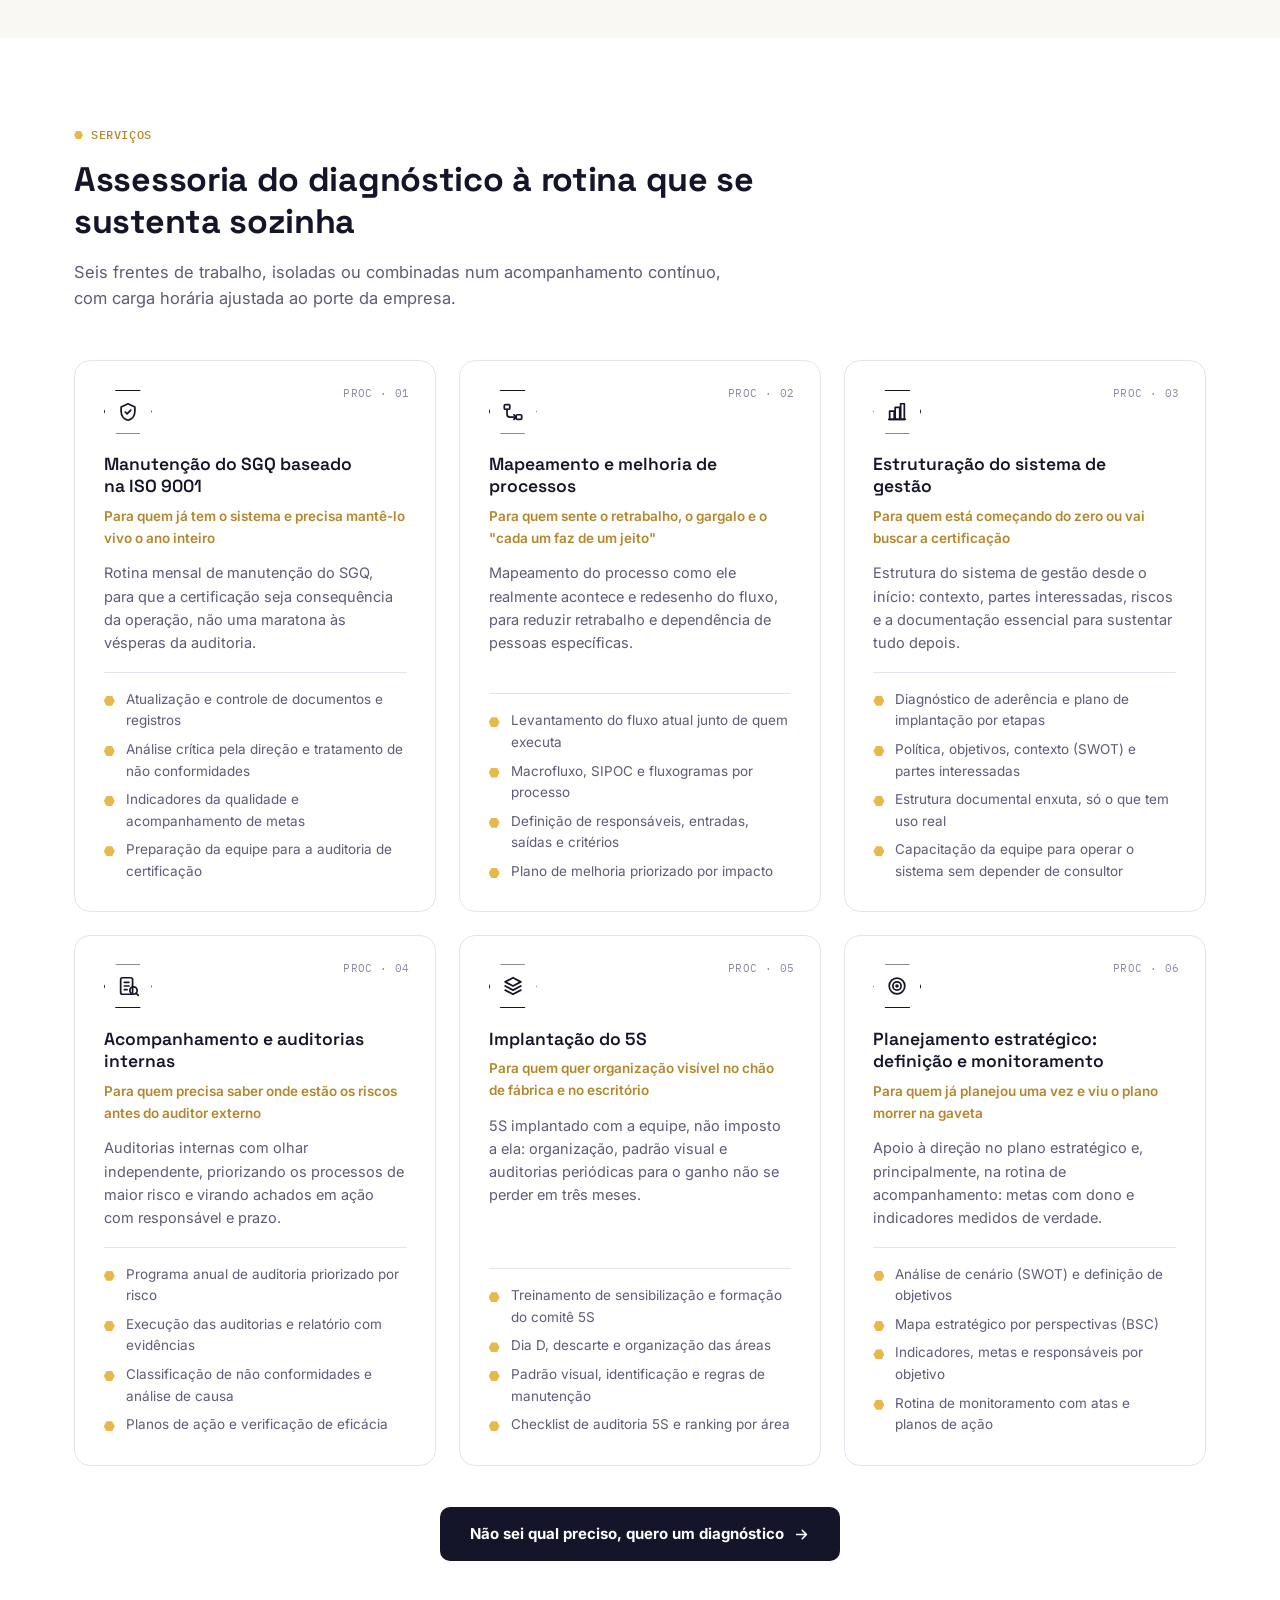
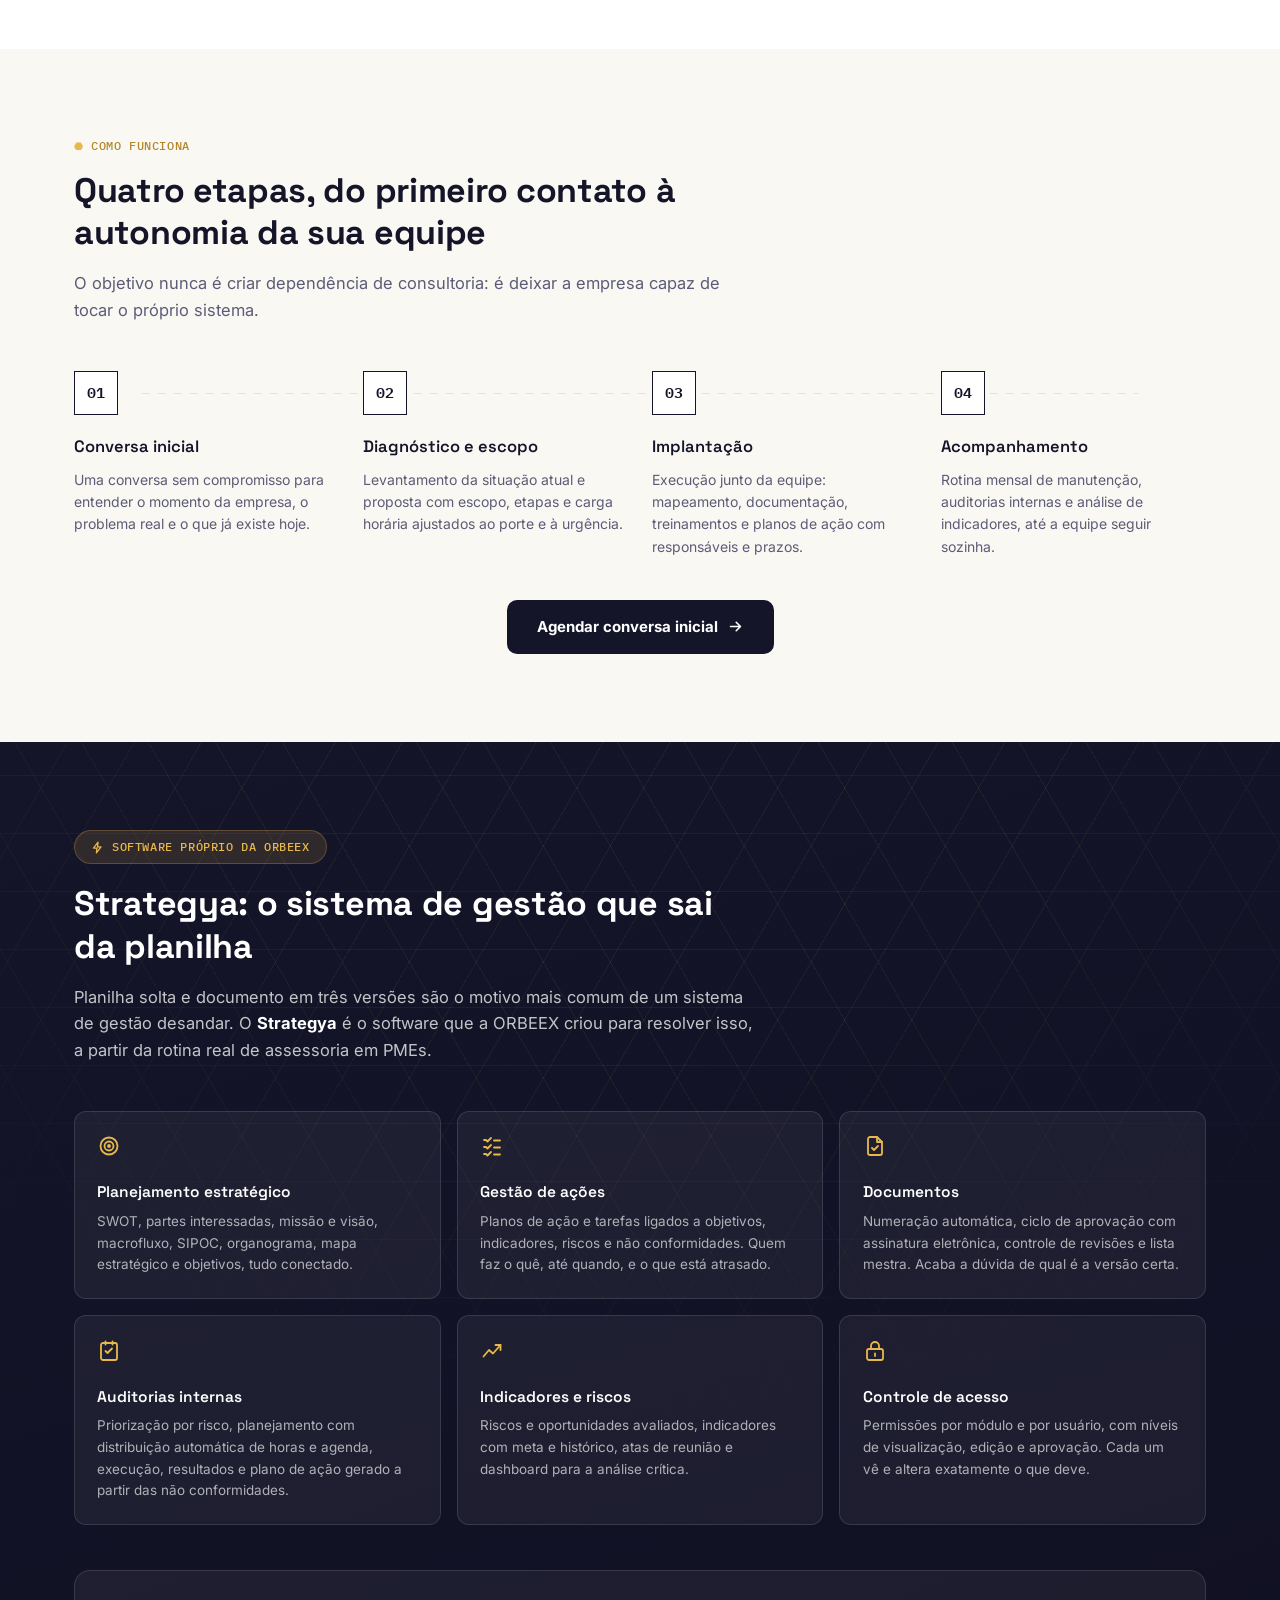
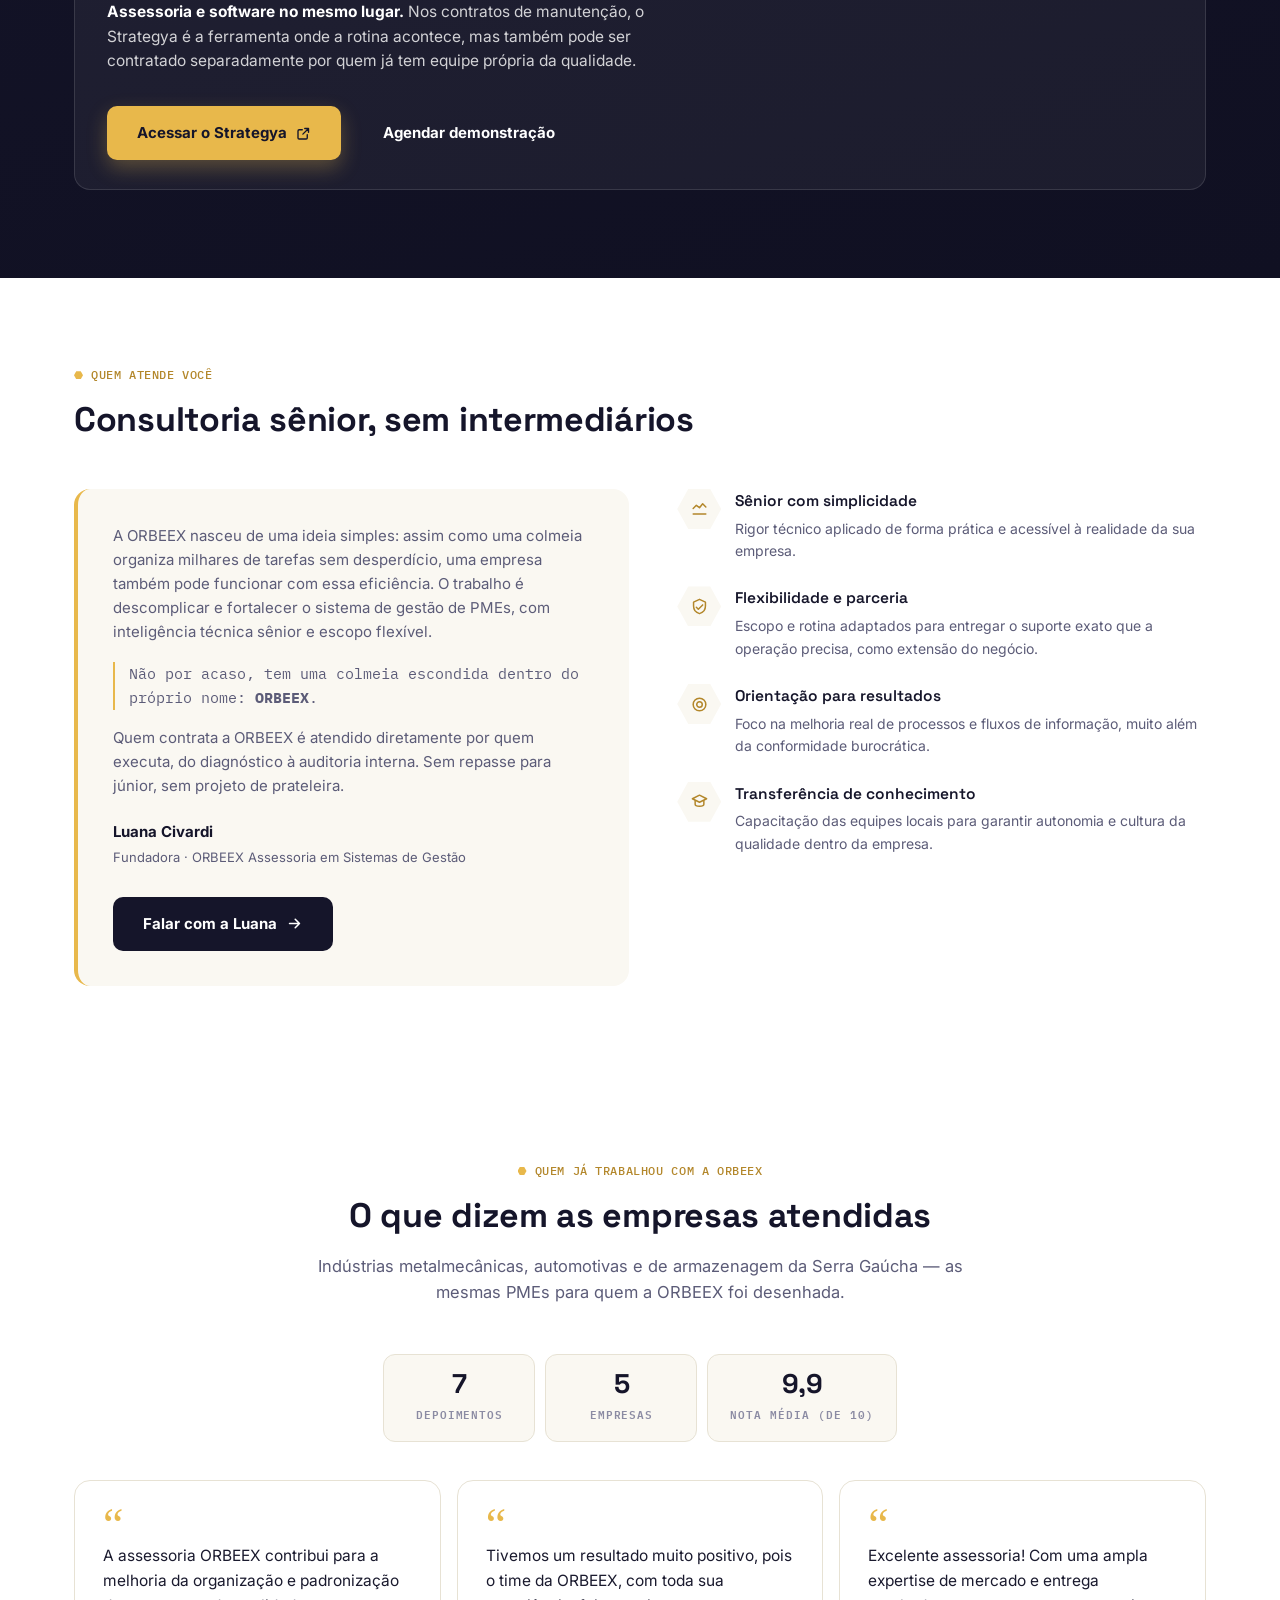
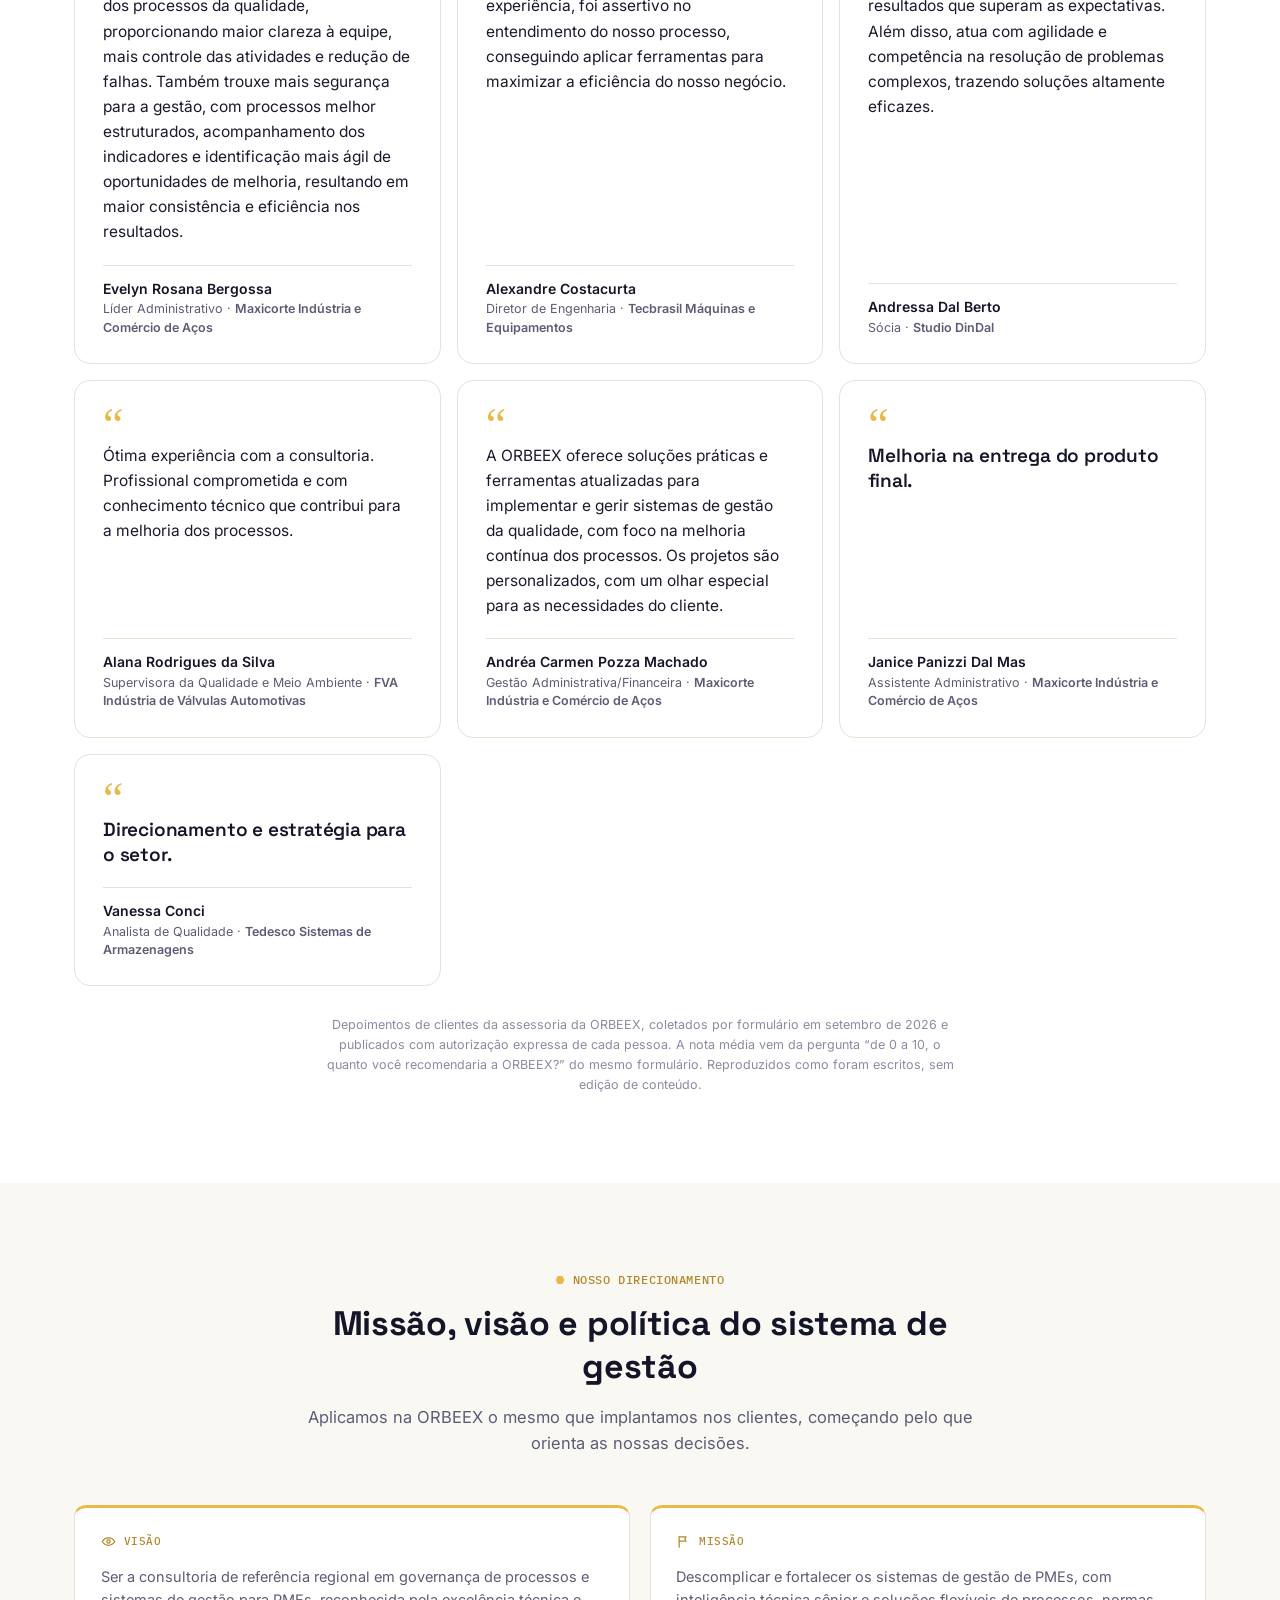
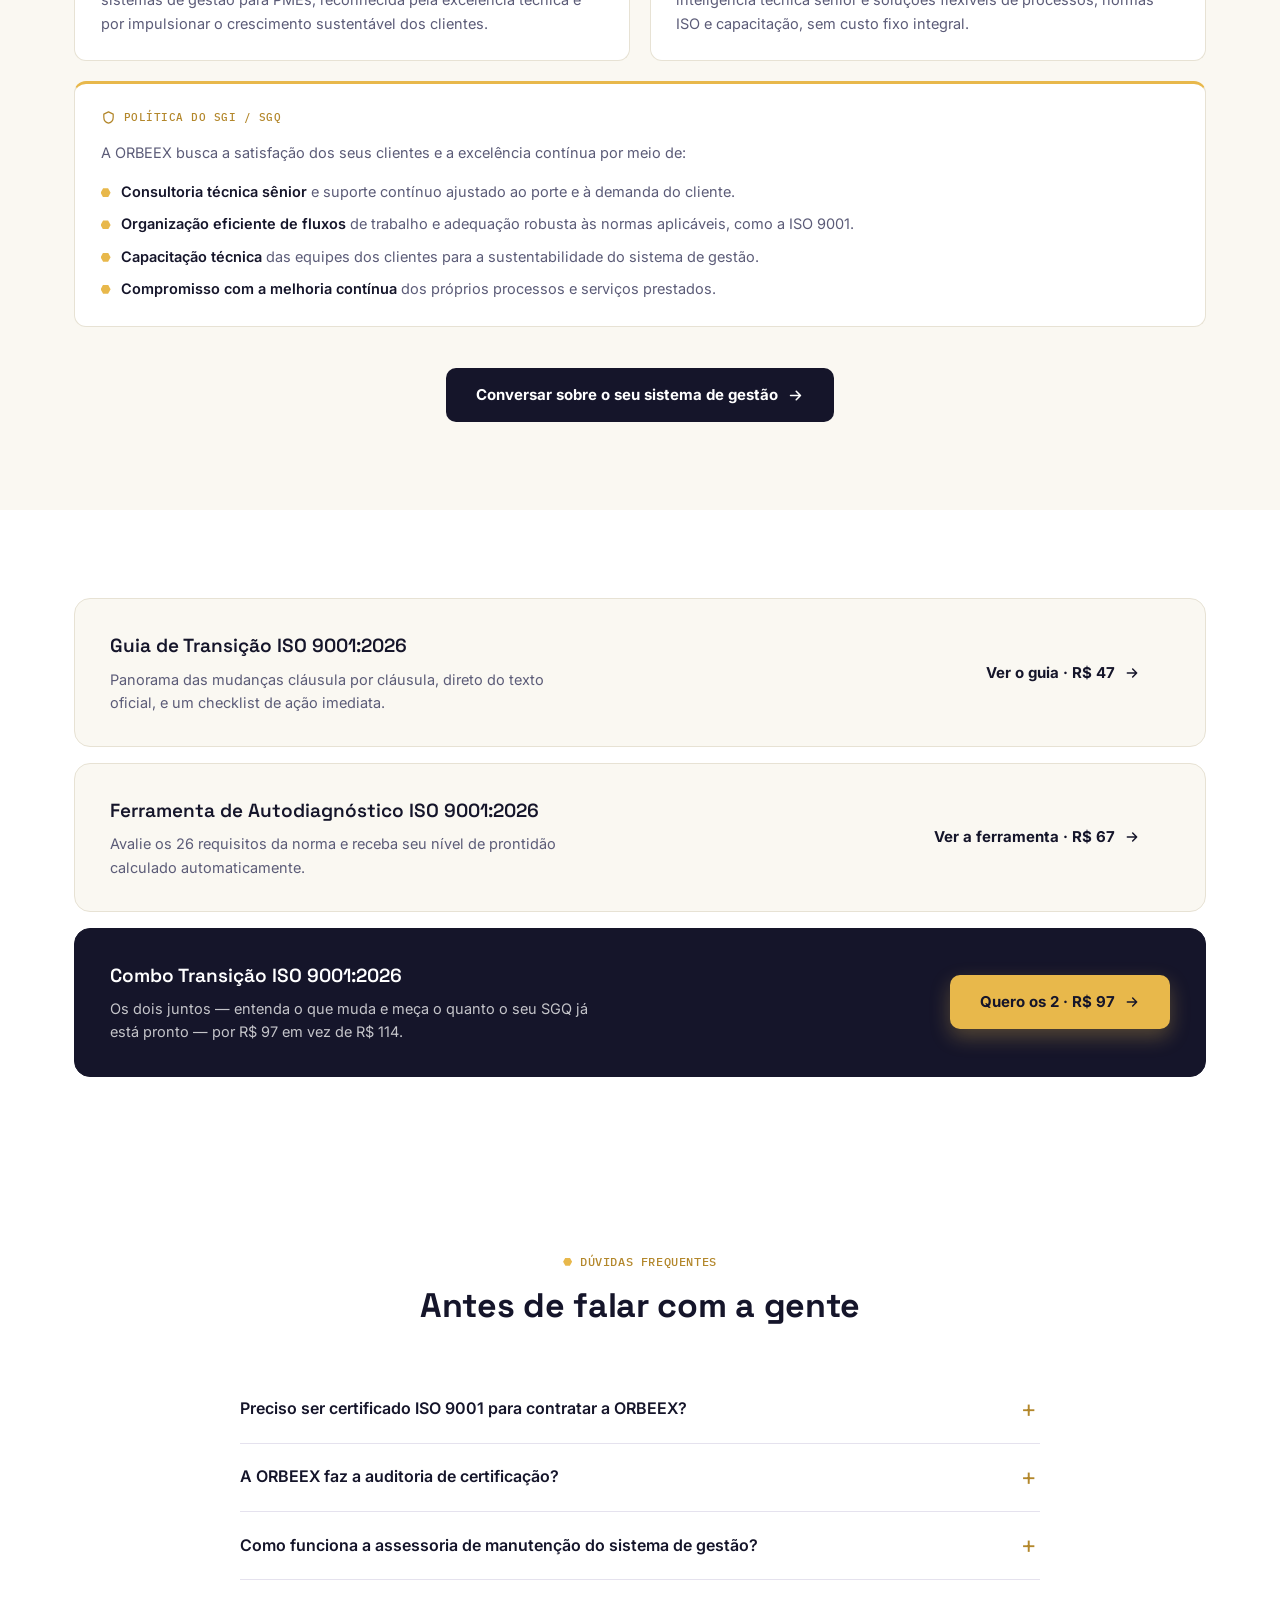
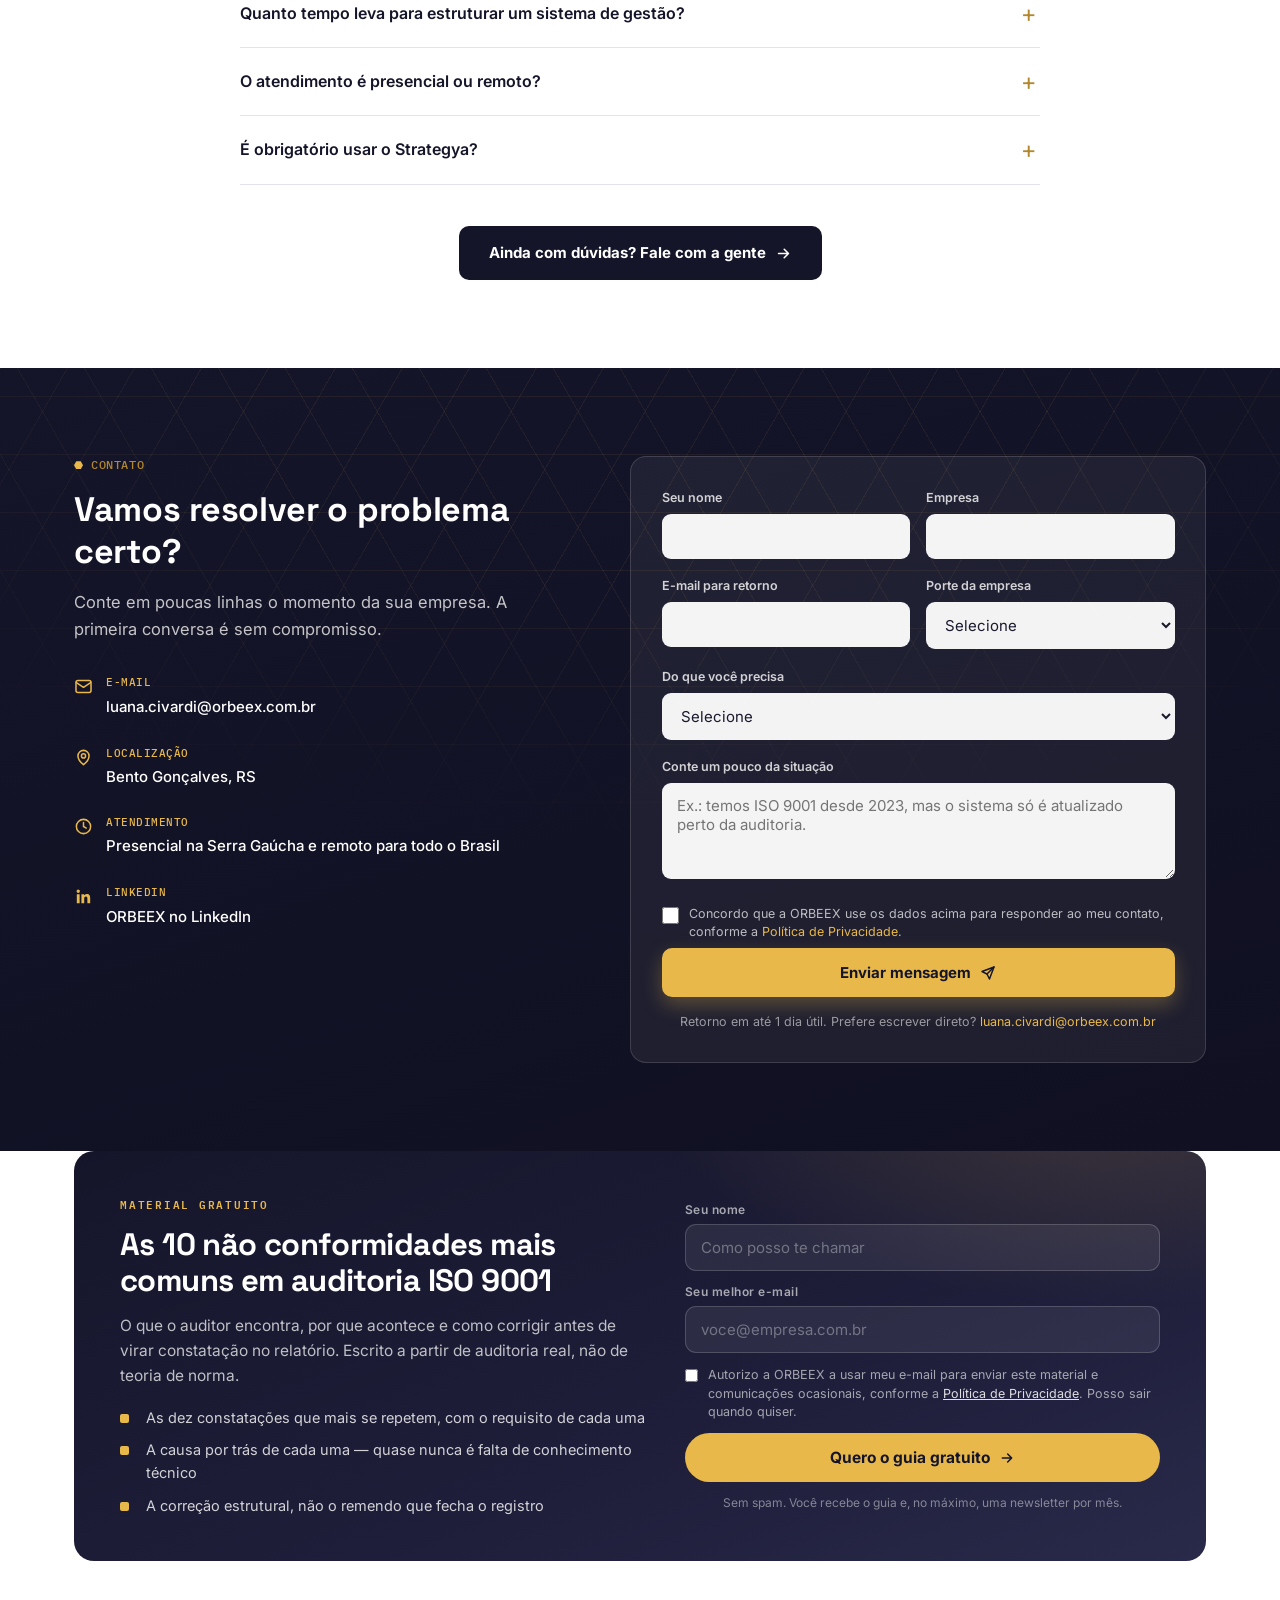
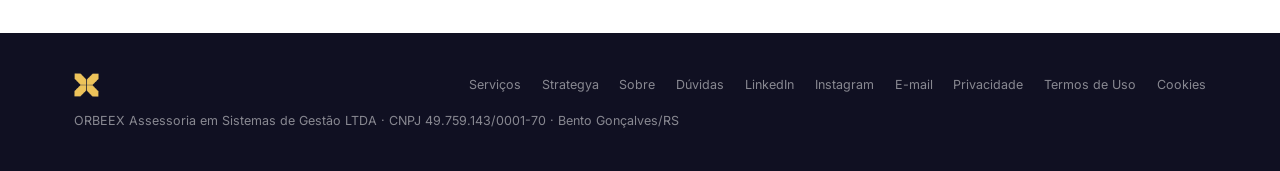
==== commit 66af26a8: "Adiciona caminho de navegacao da home para os materiais de transicao ISO Sem essa secao a home nao l" ====
--- a/index.html
+++ b/index.html
@@ -1000,8 +1000,44 @@
 </section>
 
 <!-- ===== PRODUTOS DIGITAIS (cross-link) ===== -->
-<!-- Secao "Produtos digitais" retirada em 02/09/2026: levava a /produtos/,
-     que esta desativada ate o material da ISO 9001:2026 ficar pronto. -->
+<!-- Secao "Produtos digitais" generica retirada em 02/09/2026 (levava a /produtos/,
+     que segue desativada). Esta aqui embaixo e nova (18/09/2026): so os 2 materiais
+     de transicao pra ISO 9001:2026 que estao de fato a venda agora (Kit e Fornecedor
+     continuam pausados). Reaproveita o CSS orfao .kitcta / .kitcta-card. -->
+<section class="kitcta reveal">
+  <div class="container" style="display:flex; flex-direction:column; gap:1rem;">
+    <div class="kitcta-card">
+      <div>
+        <h3>Guia de Transição ISO 9001:2026</h3>
+        <p>Panorama das mudanças cláusula por cláusula, direto do texto oficial, e um checklist de ação imediata.</p>
+      </div>
+      <a href="/guia-transicao-iso-9001-2026/" class="btn btn-outline-ink" data-track="ver_produto" data-track-item="guia-transicao-iso-9001-2026">
+        Ver o guia · R$ 47
+        <svg width="16" height="16" viewBox="0 0 24 24" fill="none" stroke="currentColor" stroke-width="2.2" stroke-linecap="round" stroke-linejoin="round"><path d="M5 12h14M13 6l6 6-6 6"/></svg>
+      </a>
+    </div>
+    <div class="kitcta-card">
+      <div>
+        <h3>Ferramenta de Autodiagnóstico ISO 9001:2026</h3>
+        <p>Avalie os 26 requisitos da norma e receba seu nível de prontidão calculado automaticamente.</p>
+      </div>
+      <a href="/autodiagnostico-iso-9001-2026/" class="btn btn-outline-ink" data-track="ver_produto" data-track-item="autodiagnostico-iso-9001-2026">
+        Ver a ferramenta · R$ 67
+        <svg width="16" height="16" viewBox="0 0 24 24" fill="none" stroke="currentColor" stroke-width="2.2" stroke-linecap="round" stroke-linejoin="round"><path d="M5 12h14M13 6l6 6-6 6"/></svg>
+      </a>
+    </div>
+    <div class="kitcta-card" style="background:var(--ink); border-color:var(--ink);">
+      <div>
+        <h3 style="color:#fff;">Combo Transição ISO 9001:2026</h3>
+        <p style="color:rgba(255,255,255,.75);">Os dois juntos — entenda o que muda e meça o quanto o seu SGQ já está pronto — por R$ 97 em vez de R$ 114.</p>
+      </div>
+      <a href="https://pay.kiwify.com.br/PZLXSm7" class="btn btn-gold" target="_blank" rel="noopener" data-track="clique_checkout" data-track-item="combo-transicao-iso-9001-2026" data-track-valor="97.00">
+        Quero os 2 · R$ 97
+        <svg width="16" height="16" viewBox="0 0 24 24" fill="none" stroke="currentColor" stroke-width="2.2" stroke-linecap="round" stroke-linejoin="round"><path d="M5 12h14M13 6l6 6-6 6"/></svg>
+      </a>
+    </div>
+  </div>
+</section>
 
 <!-- ===== FAQ ===== -->
 <section id="faq" class="reveal">
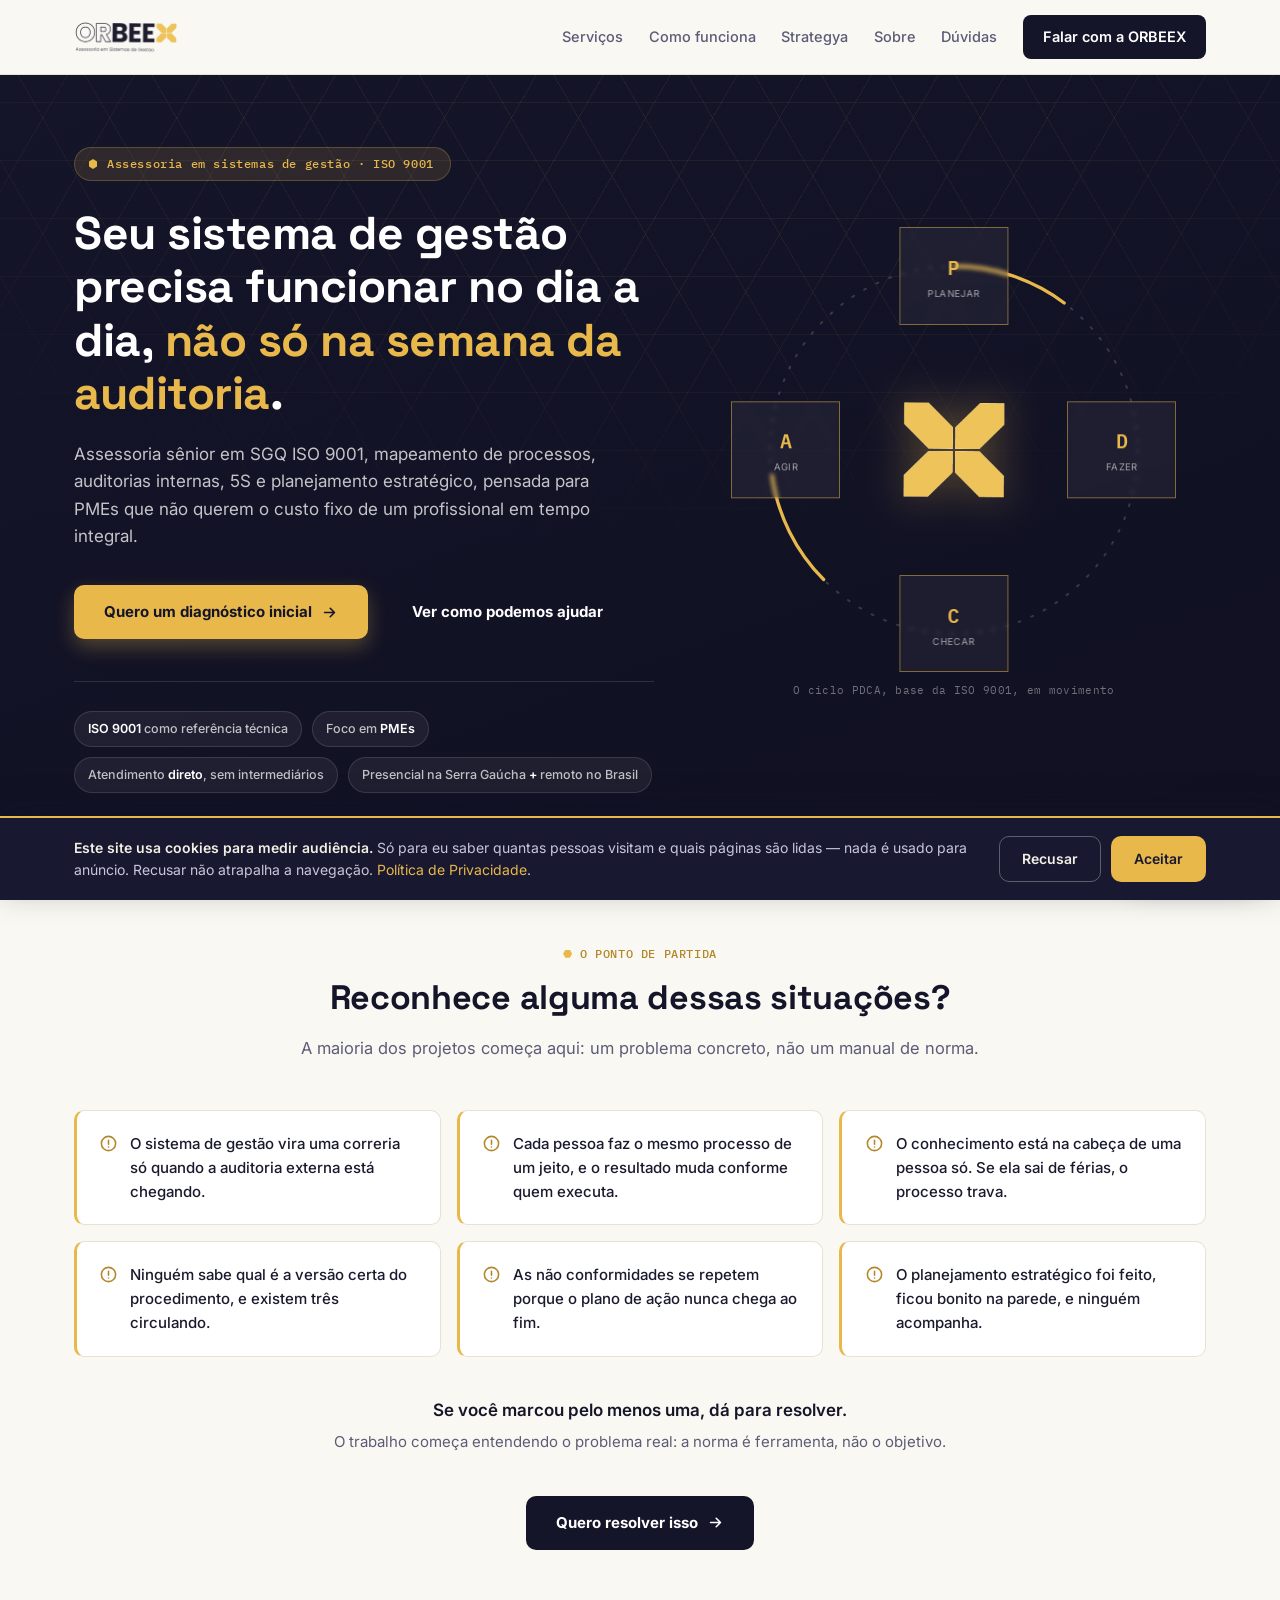
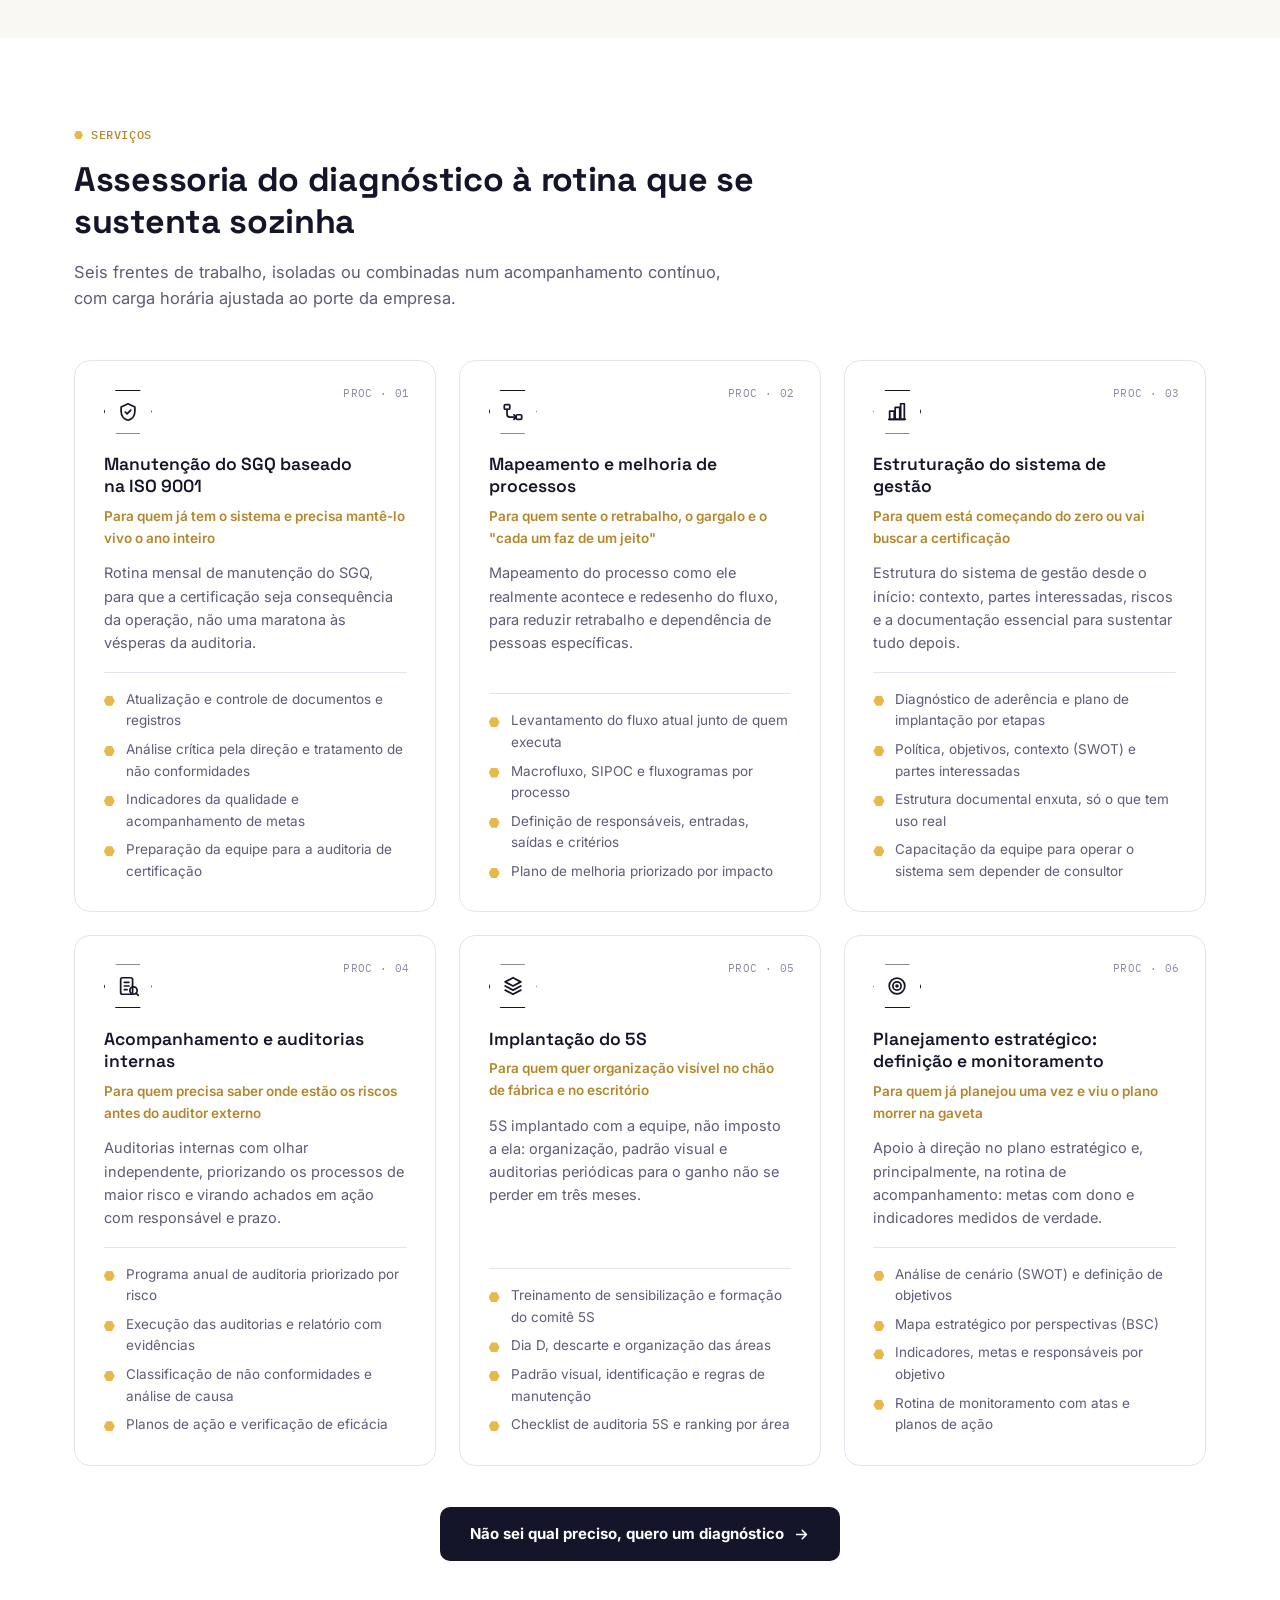
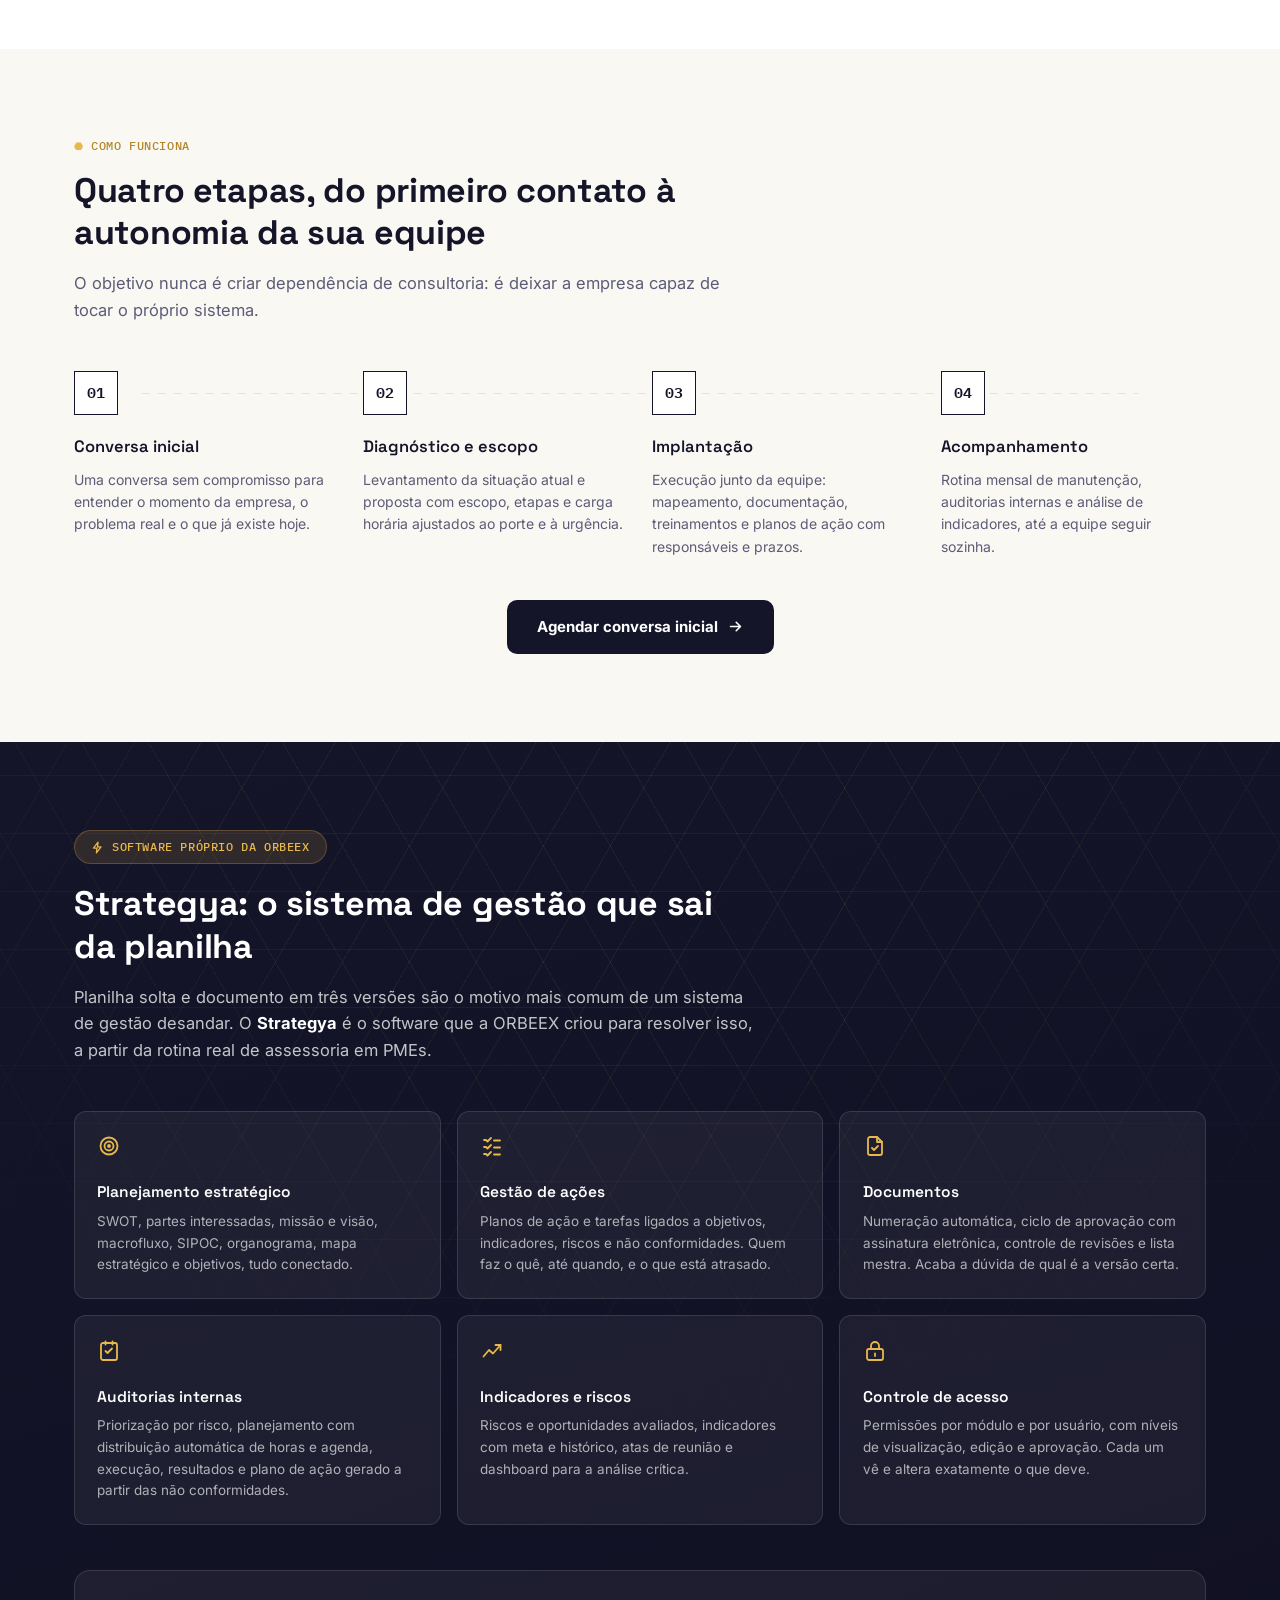
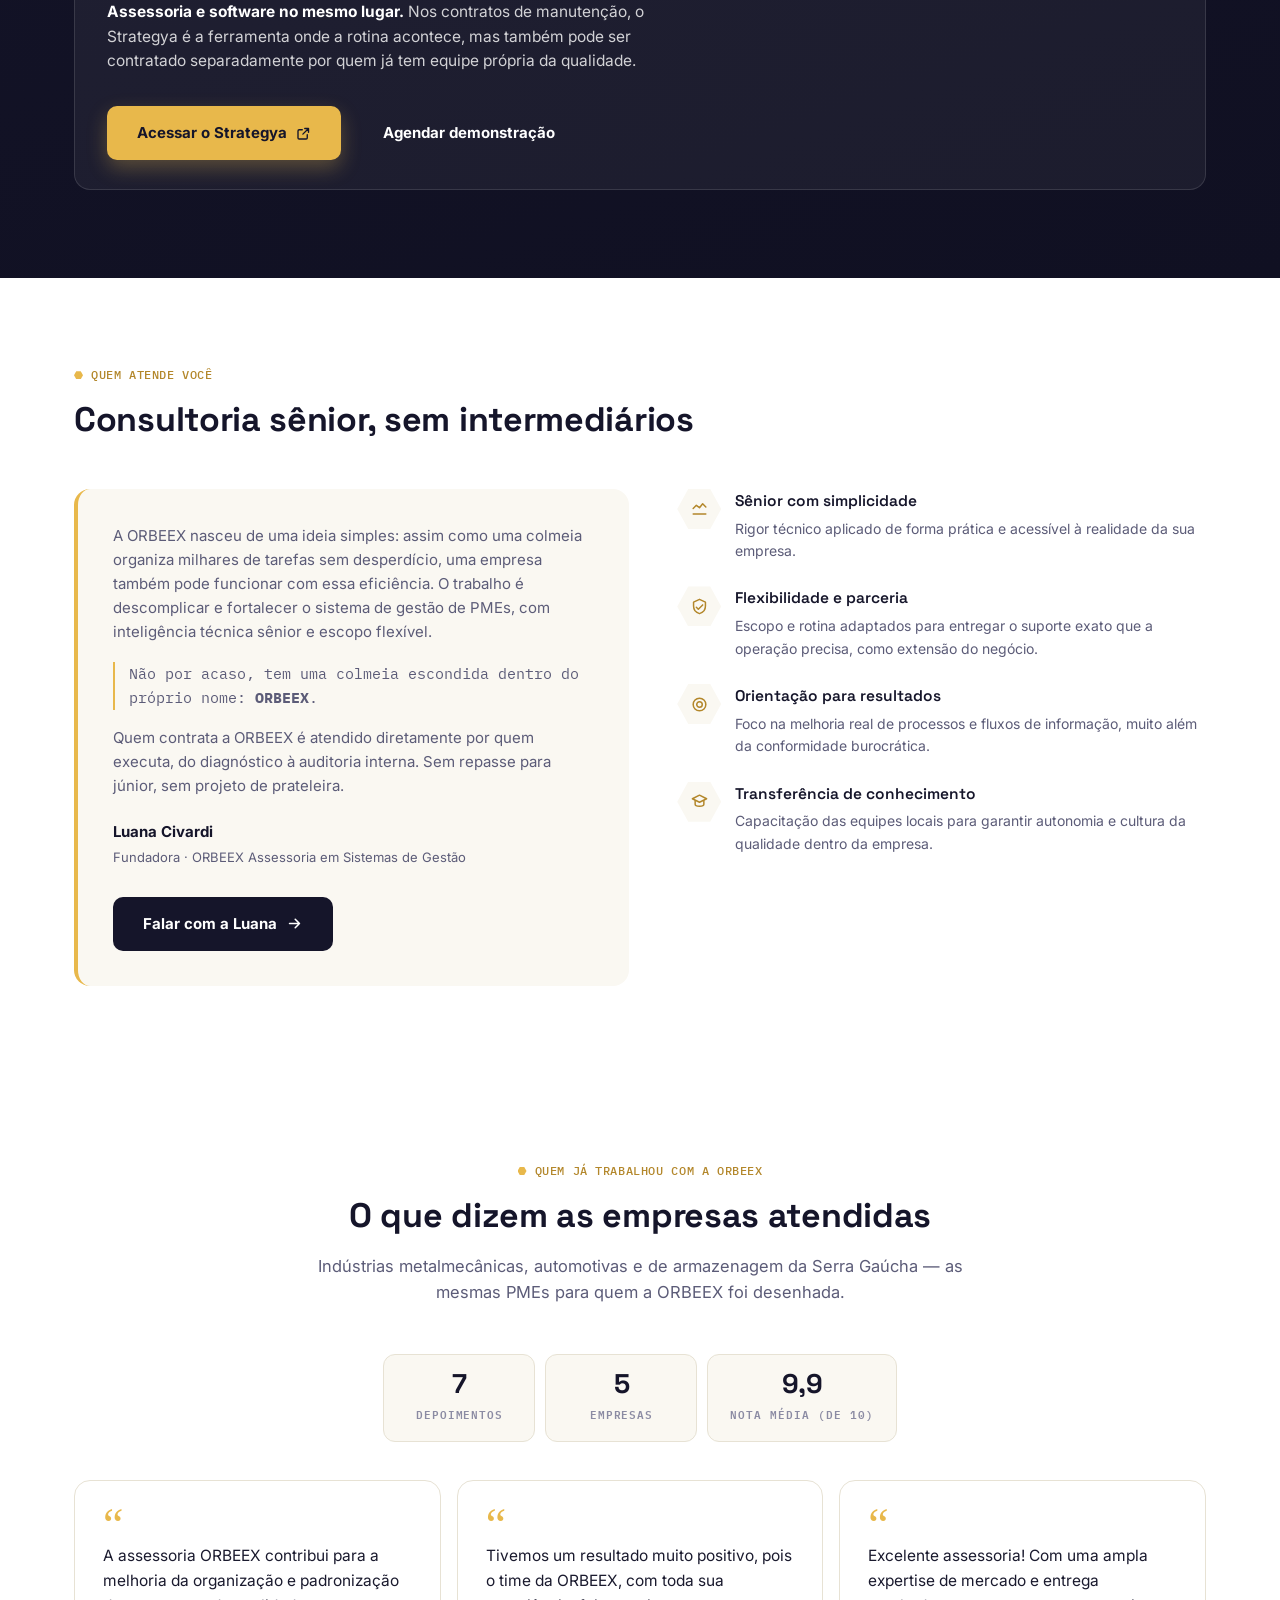
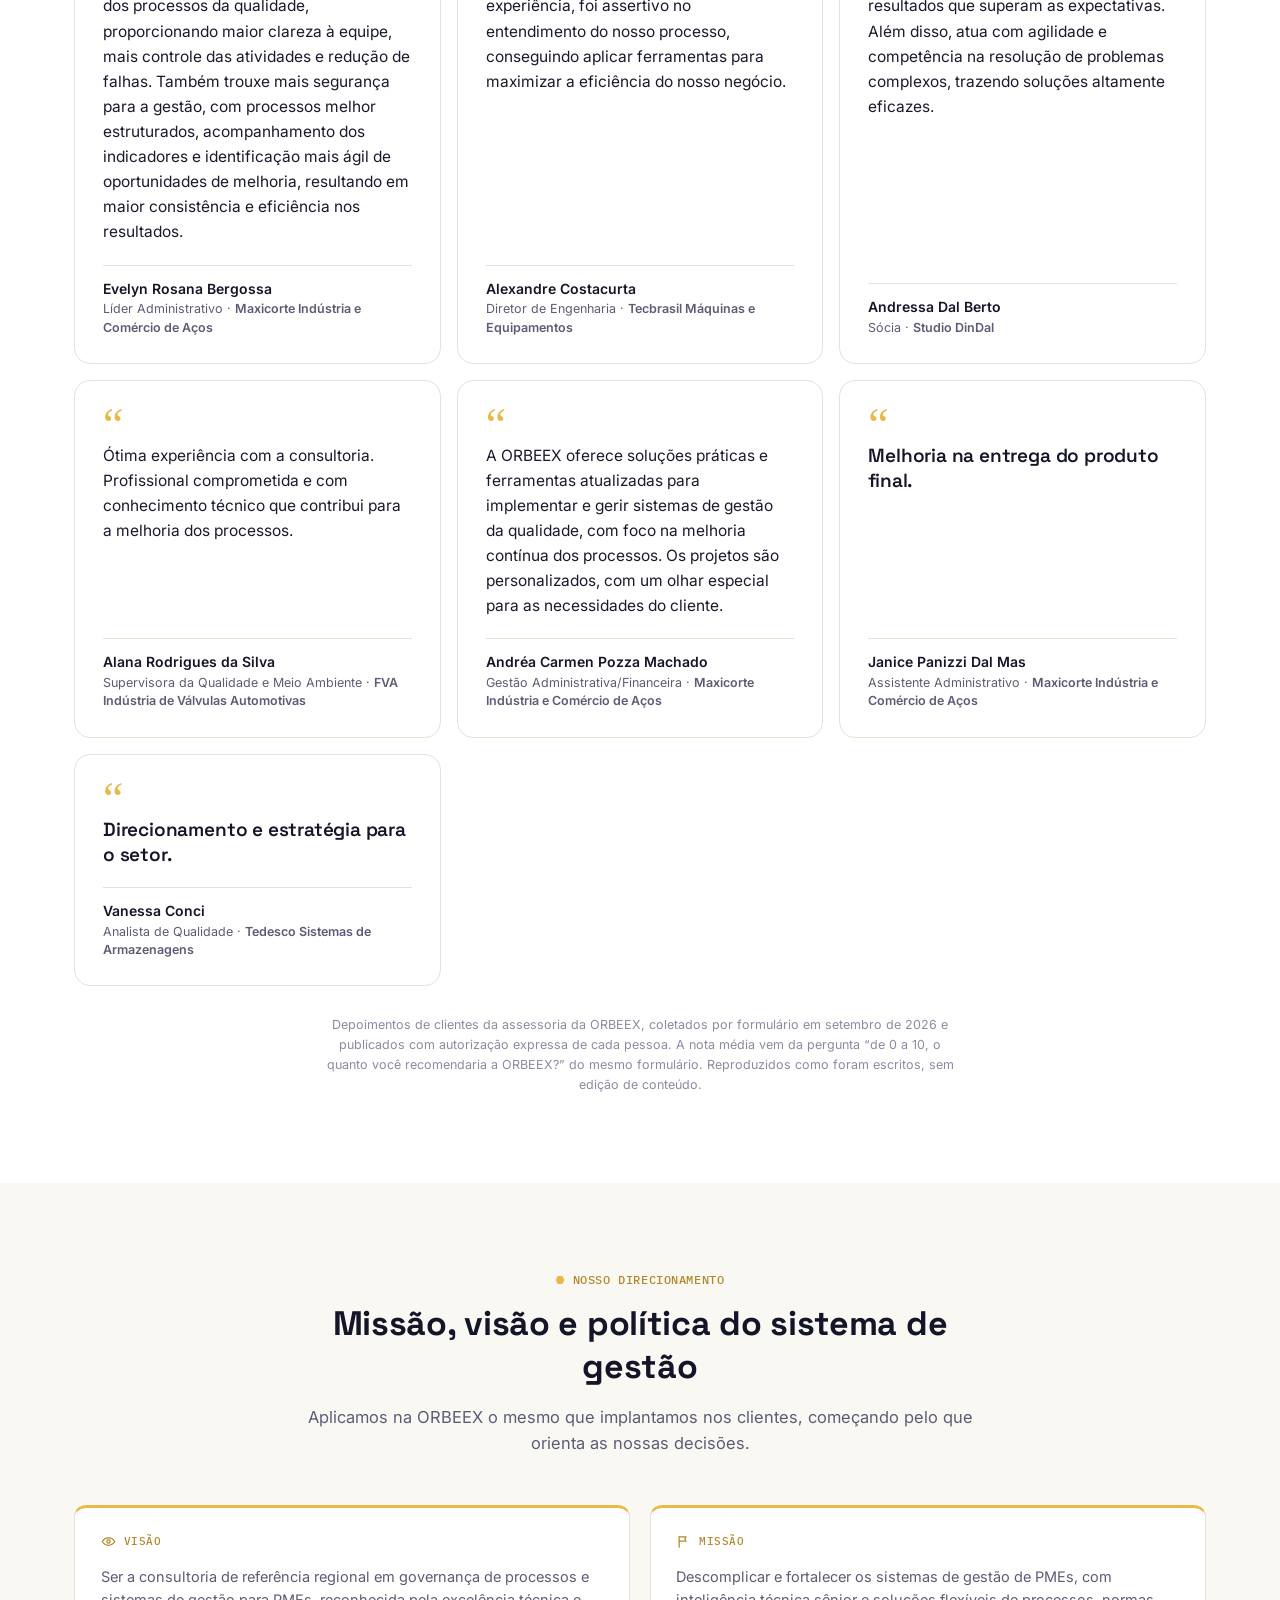
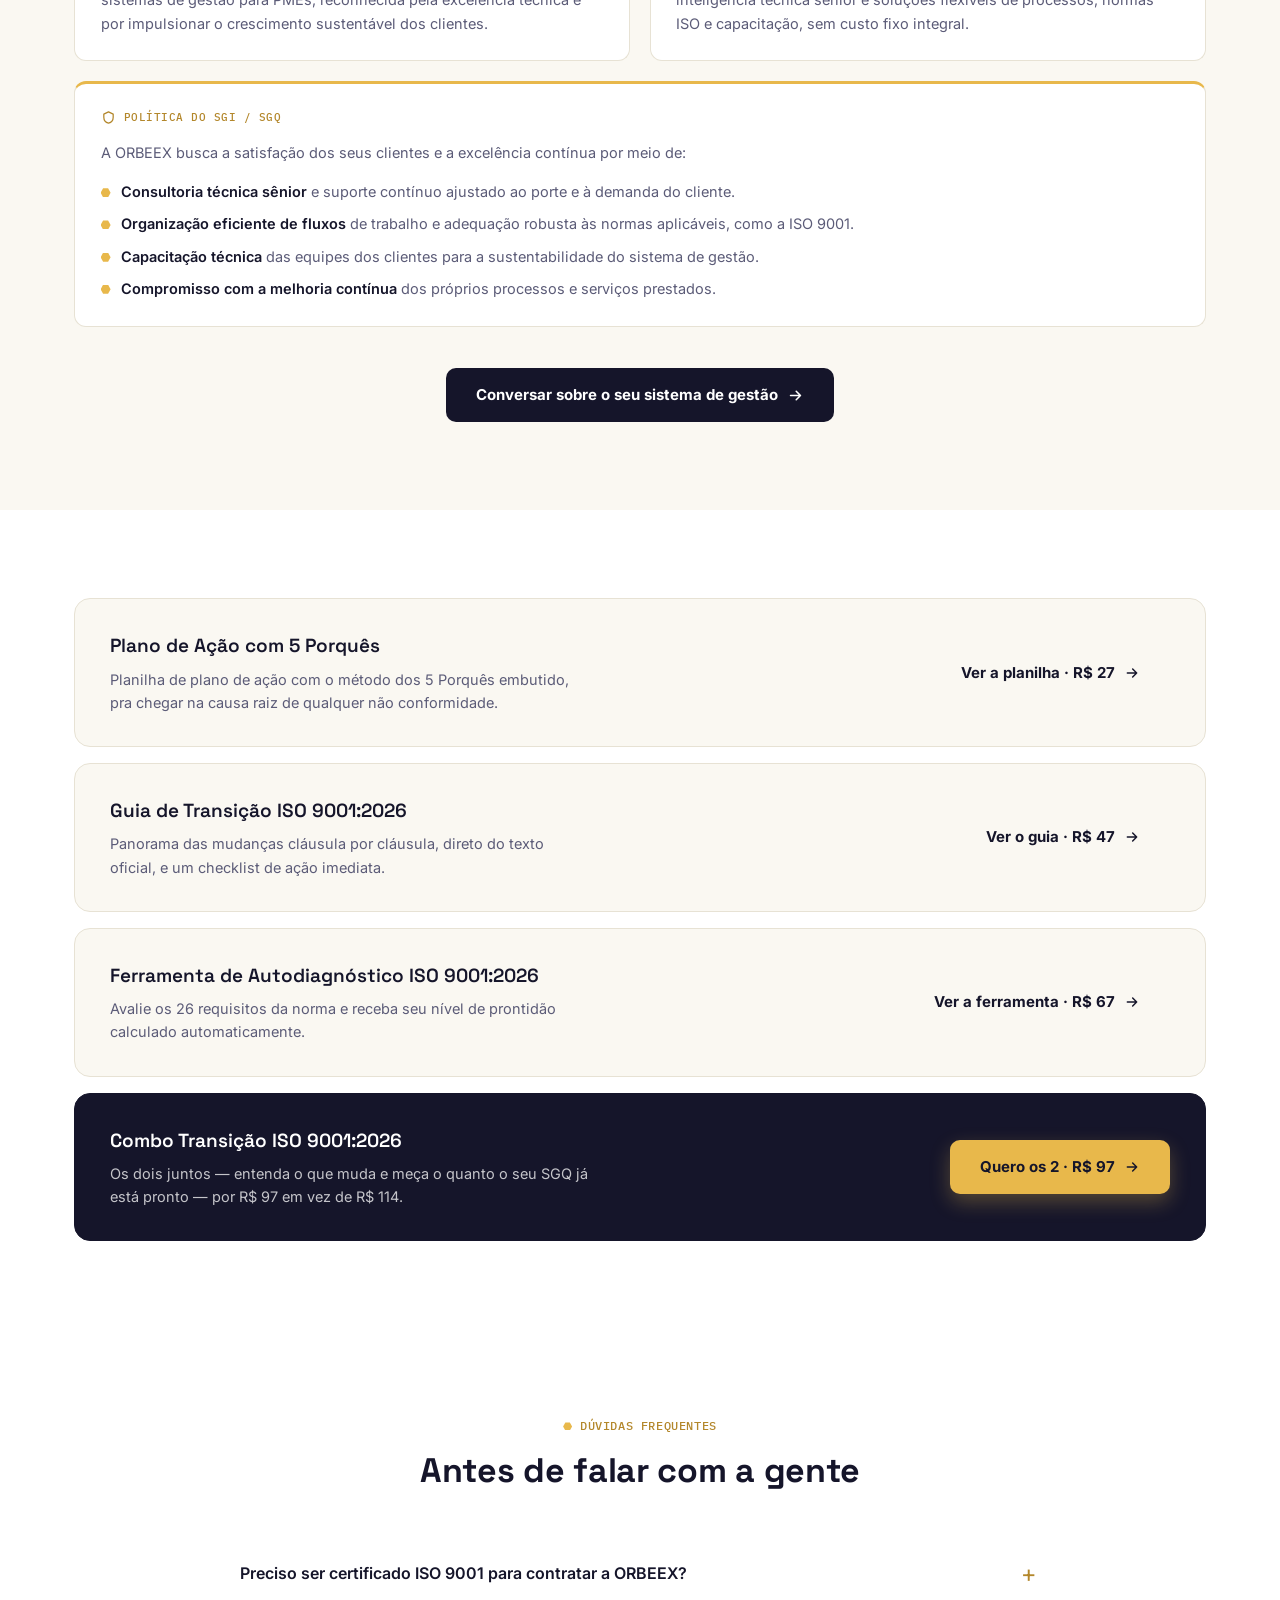
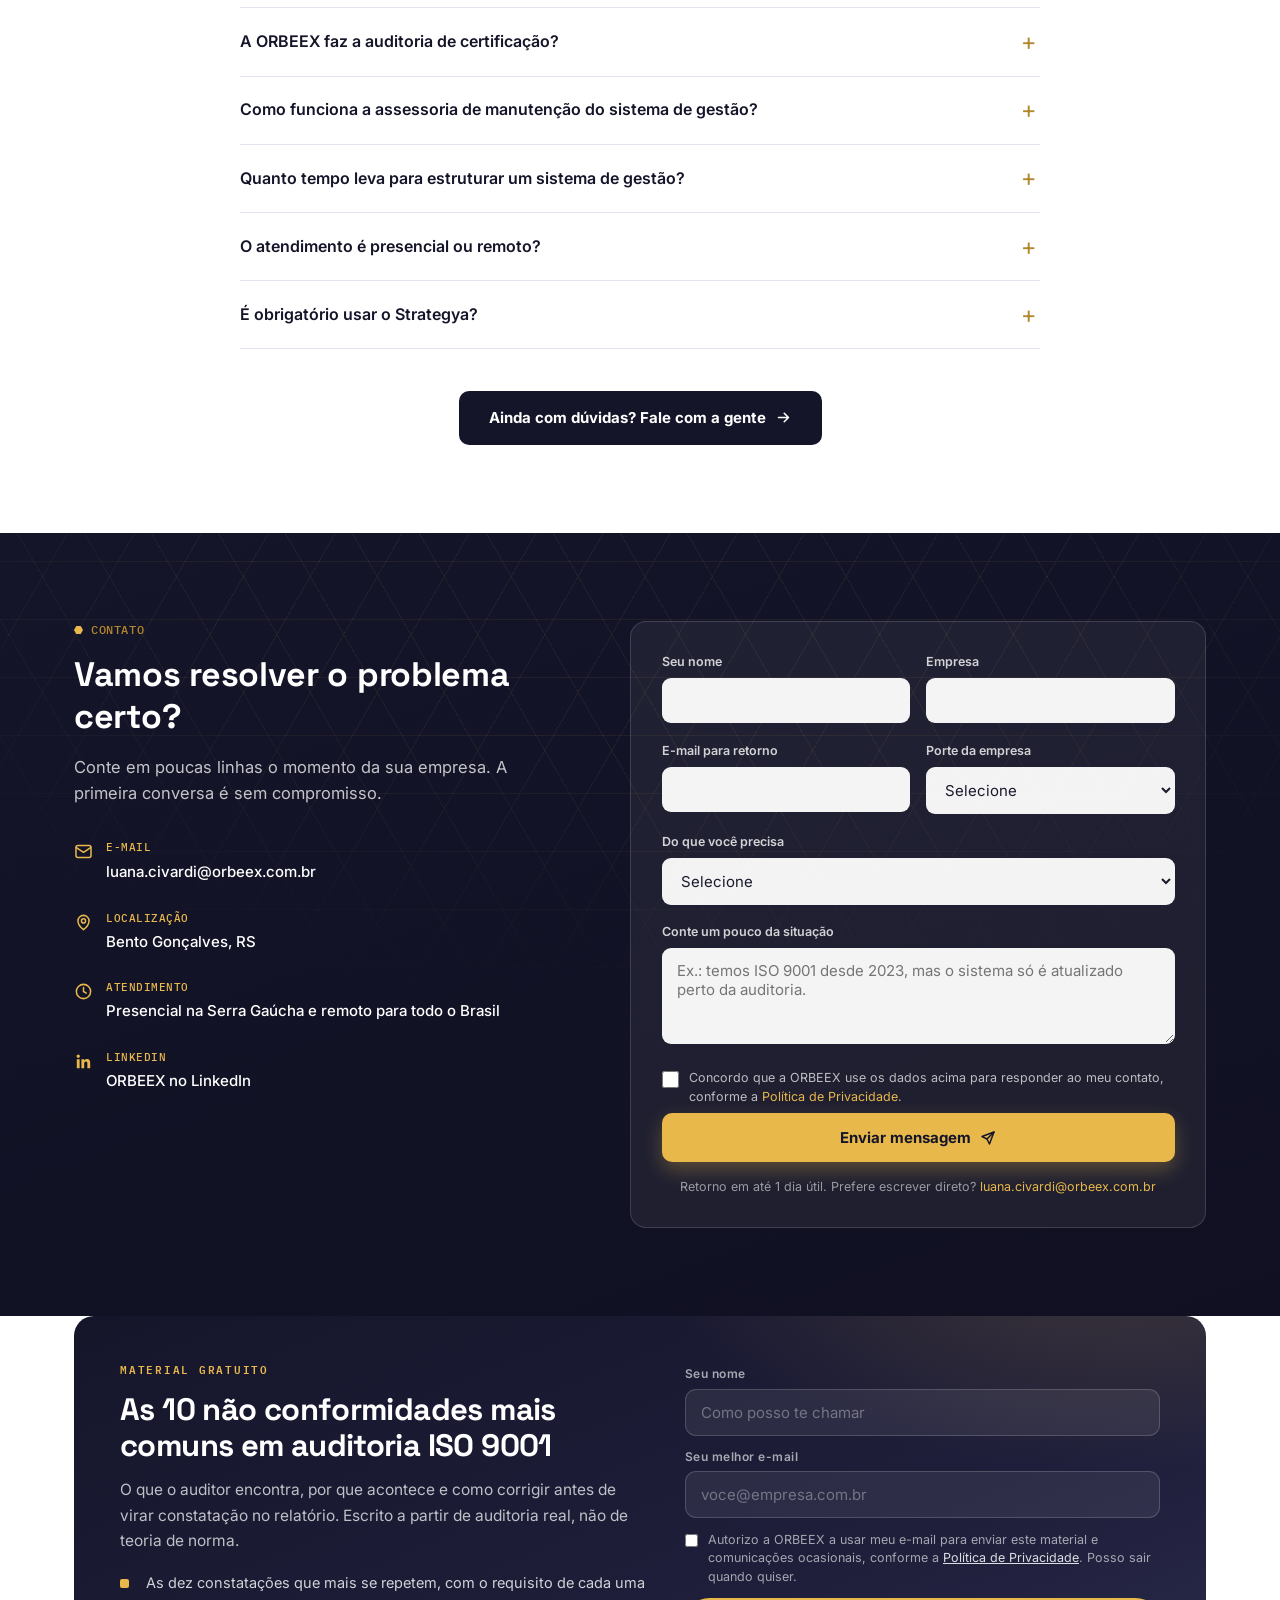
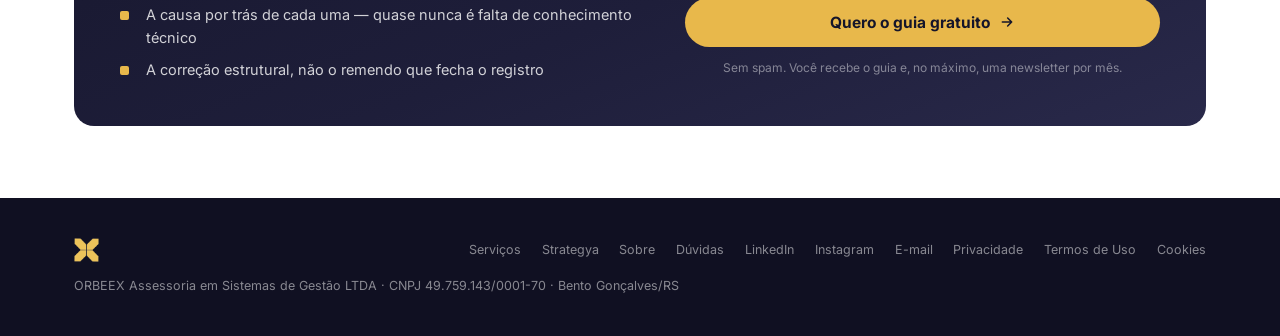
==== commit 17684143: "Publica pagina de vendas do Plano de Acao com 5 Porques e liga na home Checkout apontava pra placeho" ====
--- a/index.html
+++ b/index.html
@@ -1001,11 +1001,21 @@
 
 <!-- ===== PRODUTOS DIGITAIS (cross-link) ===== -->
 <!-- Secao "Produtos digitais" generica retirada em 02/09/2026 (levava a /produtos/,
-     que segue desativada). Esta aqui embaixo e nova (18/09/2026): so os 2 materiais
-     de transicao pra ISO 9001:2026 que estao de fato a venda agora (Kit e Fornecedor
-     continuam pausados). Reaproveita o CSS orfao .kitcta / .kitcta-card. -->
+     que segue desativada). Esta aqui embaixo e nova (18/09/2026): os itens que estao
+     de fato a venda agora (Kit e Fornecedor continuam pausados). Reaproveita o CSS
+     orfao .kitcta / .kitcta-card. -->
 <section class="kitcta reveal">
   <div class="container" style="display:flex; flex-direction:column; gap:1rem;">
+    <div class="kitcta-card">
+      <div>
+        <h3>Plano de Ação com 5 Porquês</h3>
+        <p>Planilha de plano de ação com o método dos 5 Porquês embutido, pra chegar na causa raiz de qualquer não conformidade.</p>
+      </div>
+      <a href="/plano-de-acao-5-porques/" class="btn btn-outline-ink" data-track="ver_produto" data-track-item="plano-de-acao-5-porques">
+        Ver a planilha · R$ 27
+        <svg width="16" height="16" viewBox="0 0 24 24" fill="none" stroke="currentColor" stroke-width="2.2" stroke-linecap="round" stroke-linejoin="round"><path d="M5 12h14M13 6l6 6-6 6"/></svg>
+      </a>
+    </div>
     <div class="kitcta-card">
       <div>
         <h3>Guia de Transição ISO 9001:2026</h3>
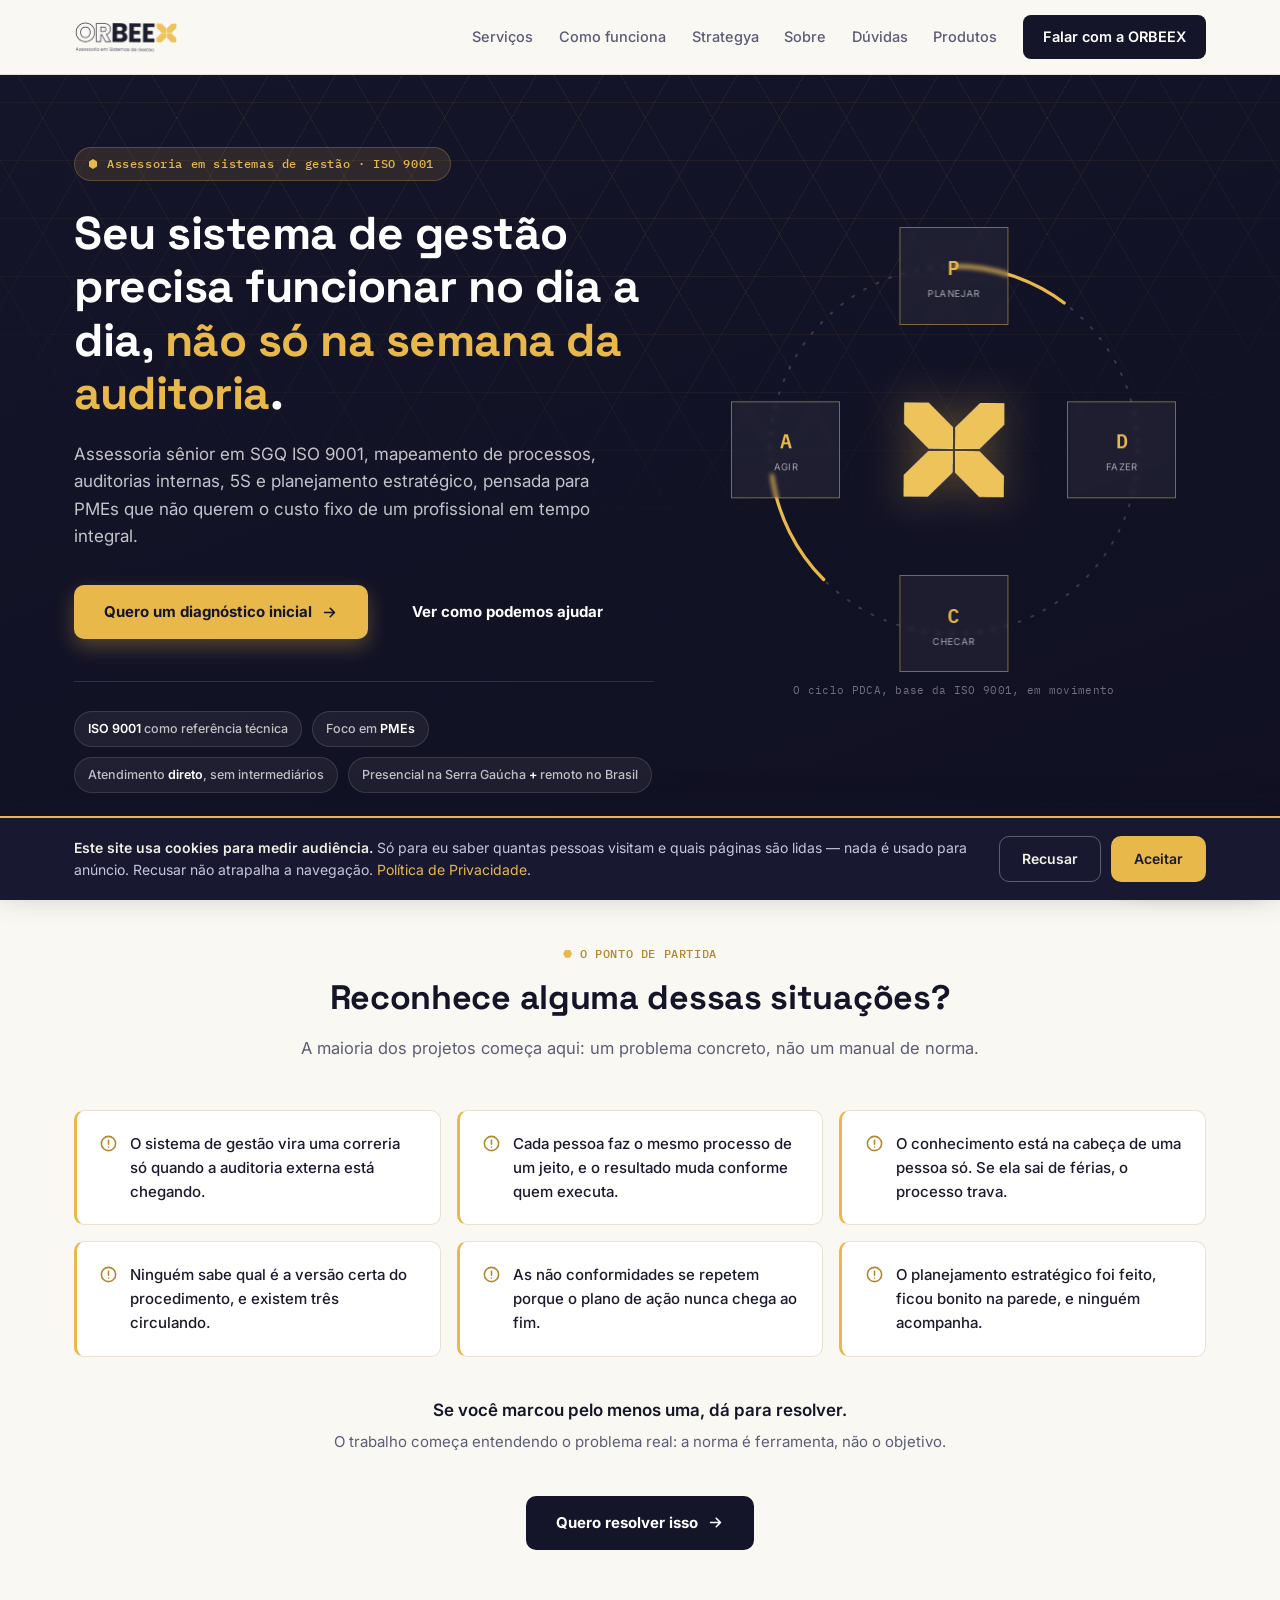
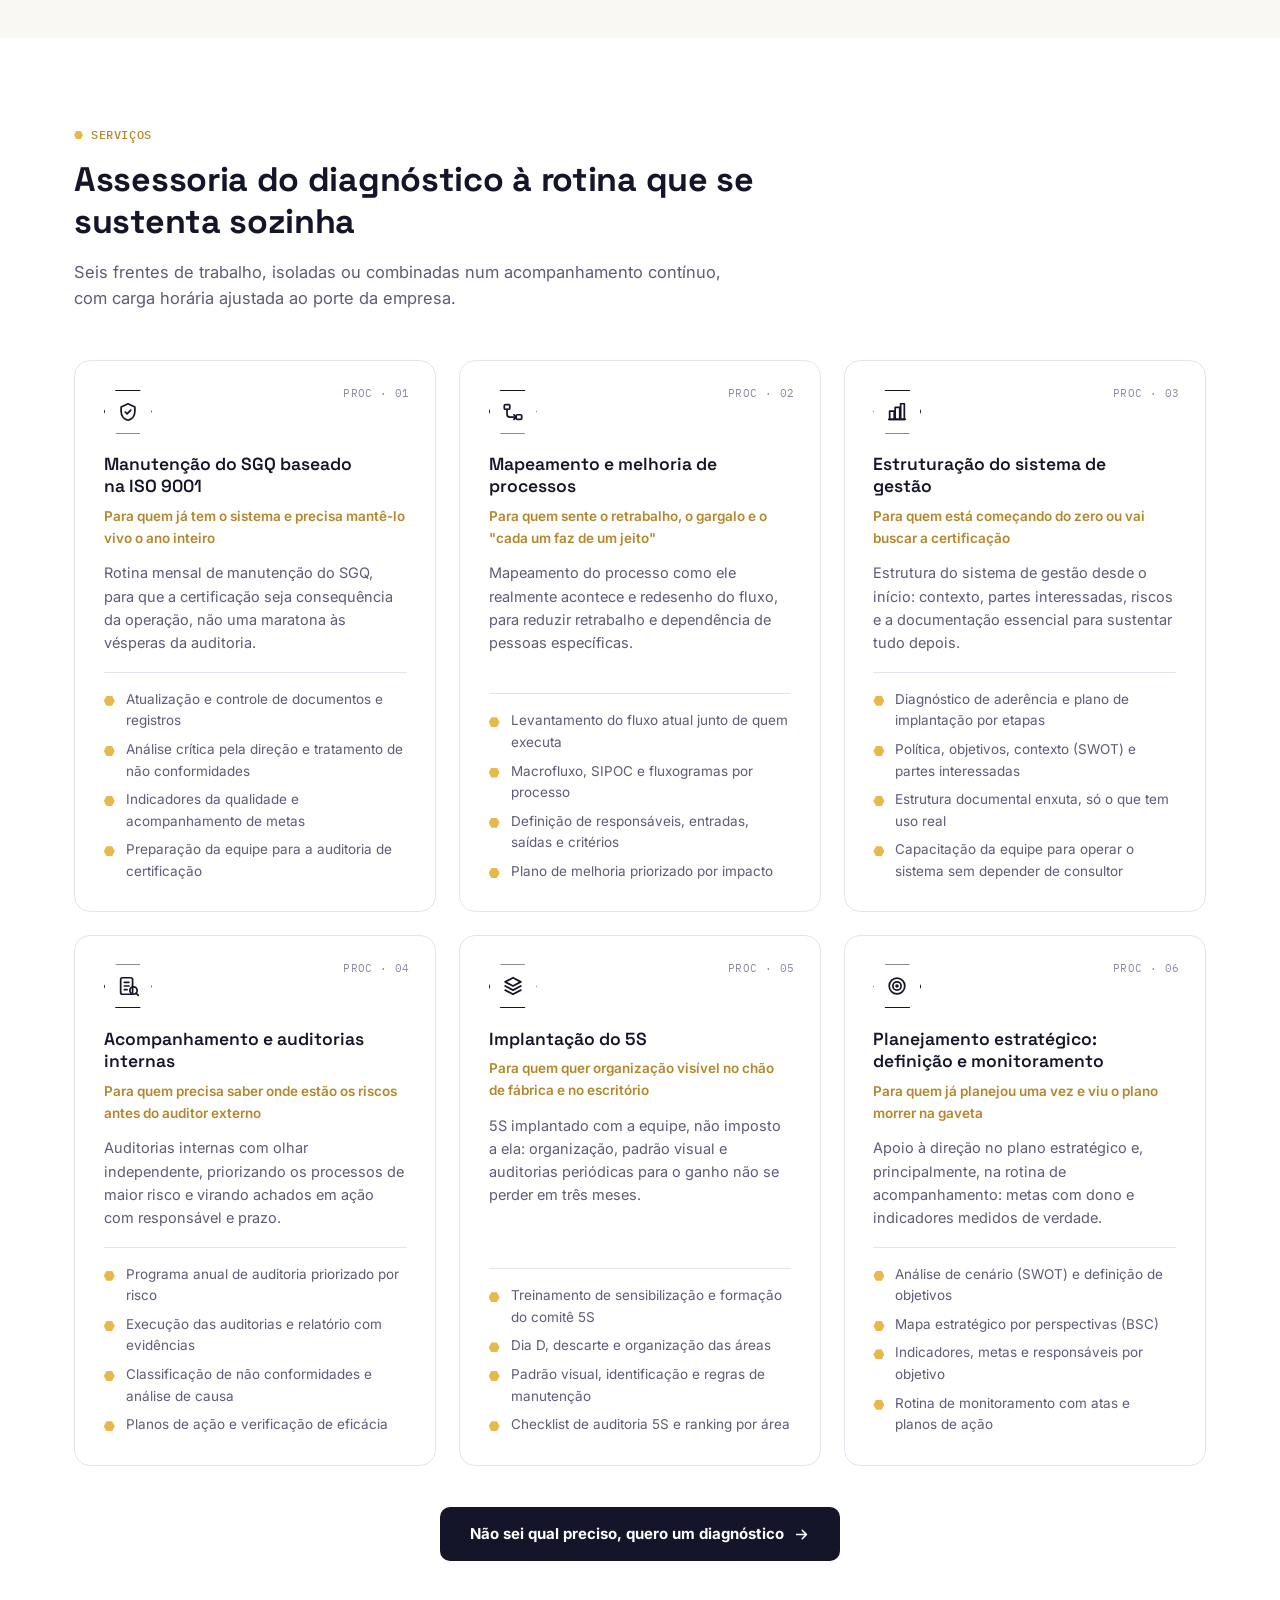
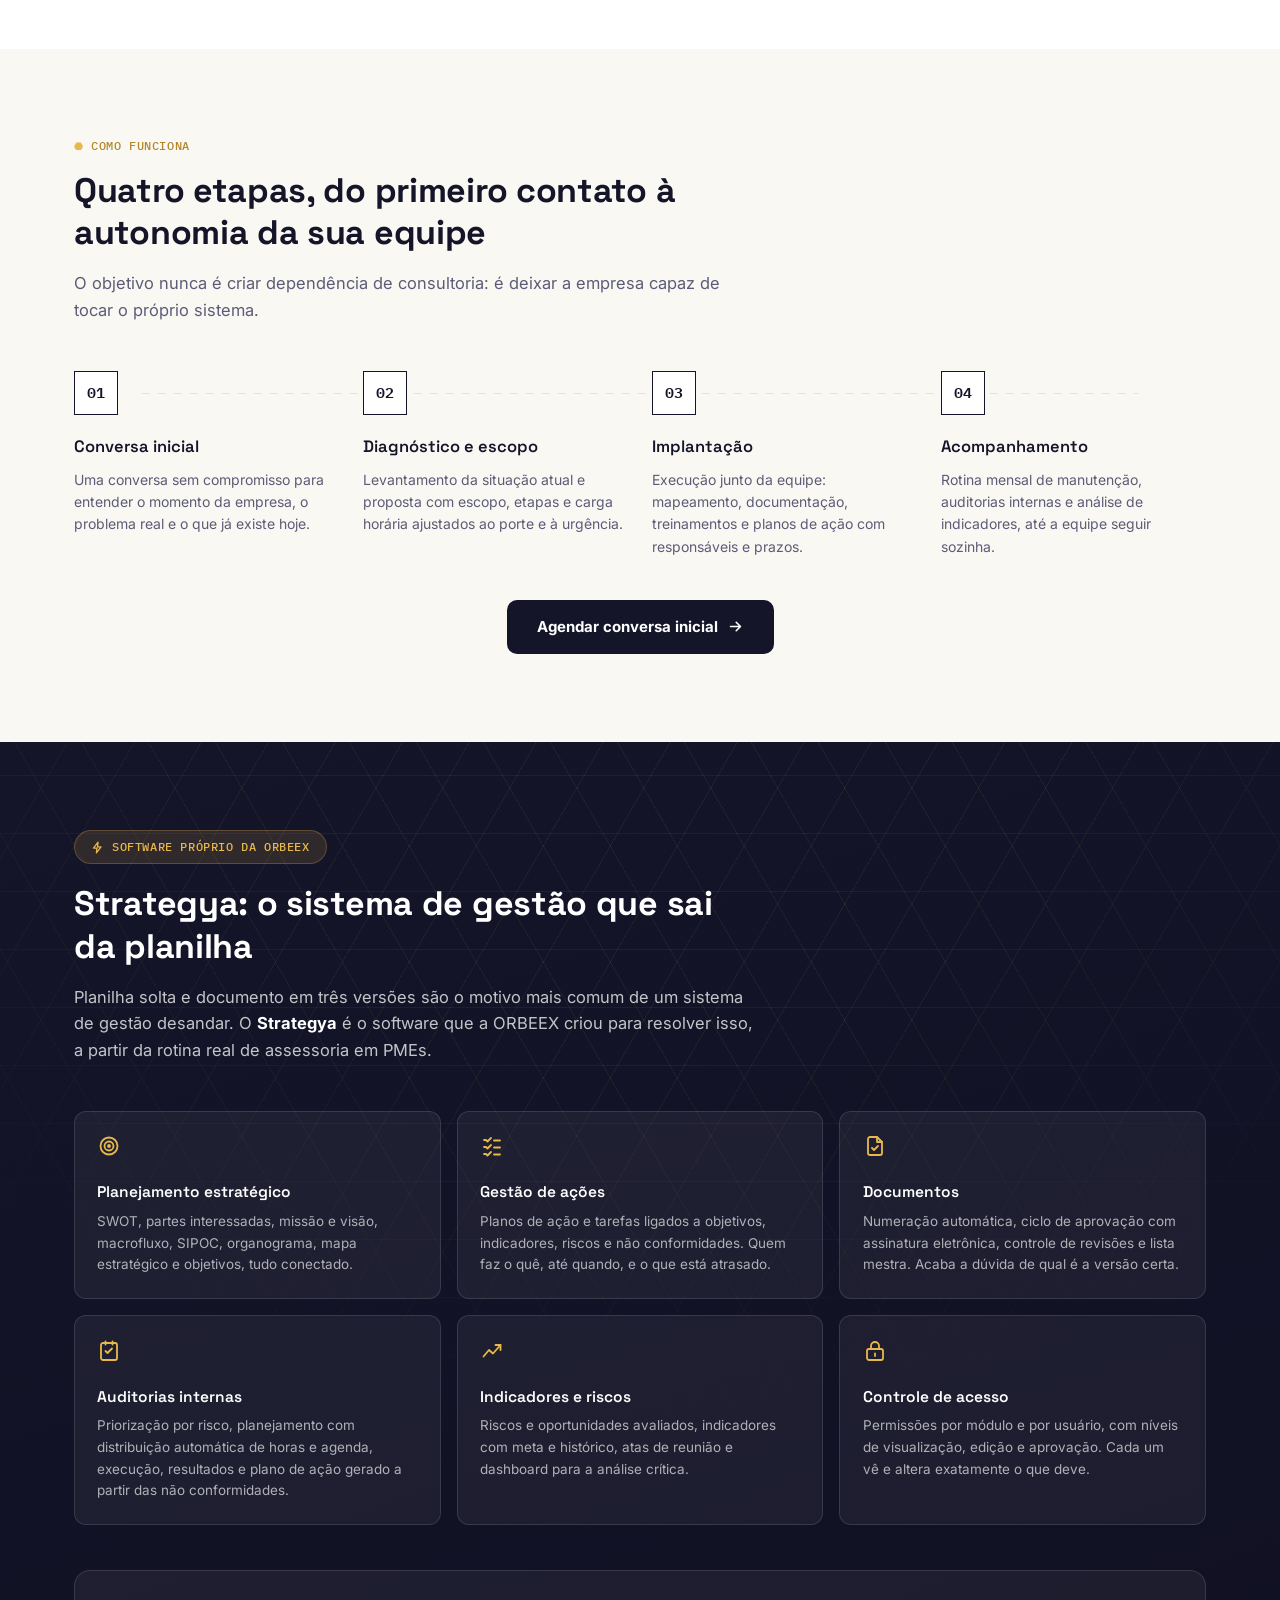
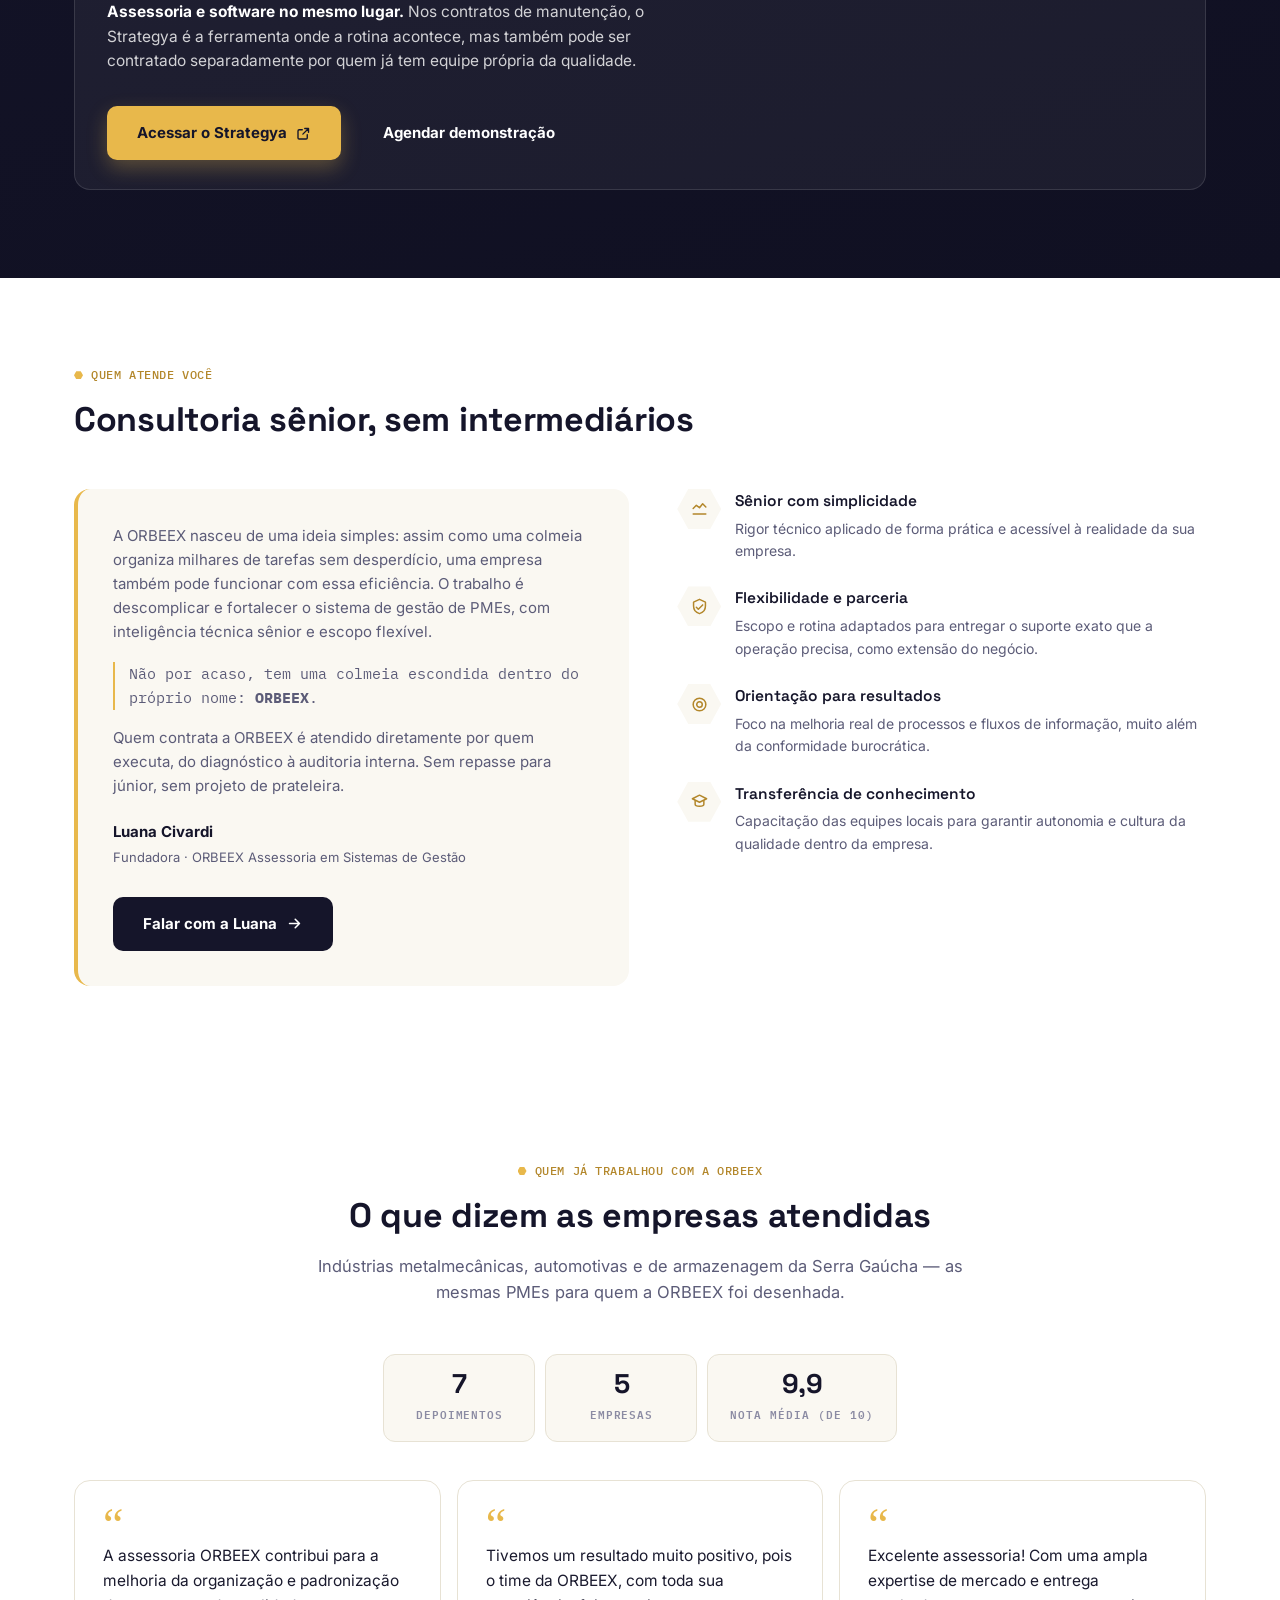
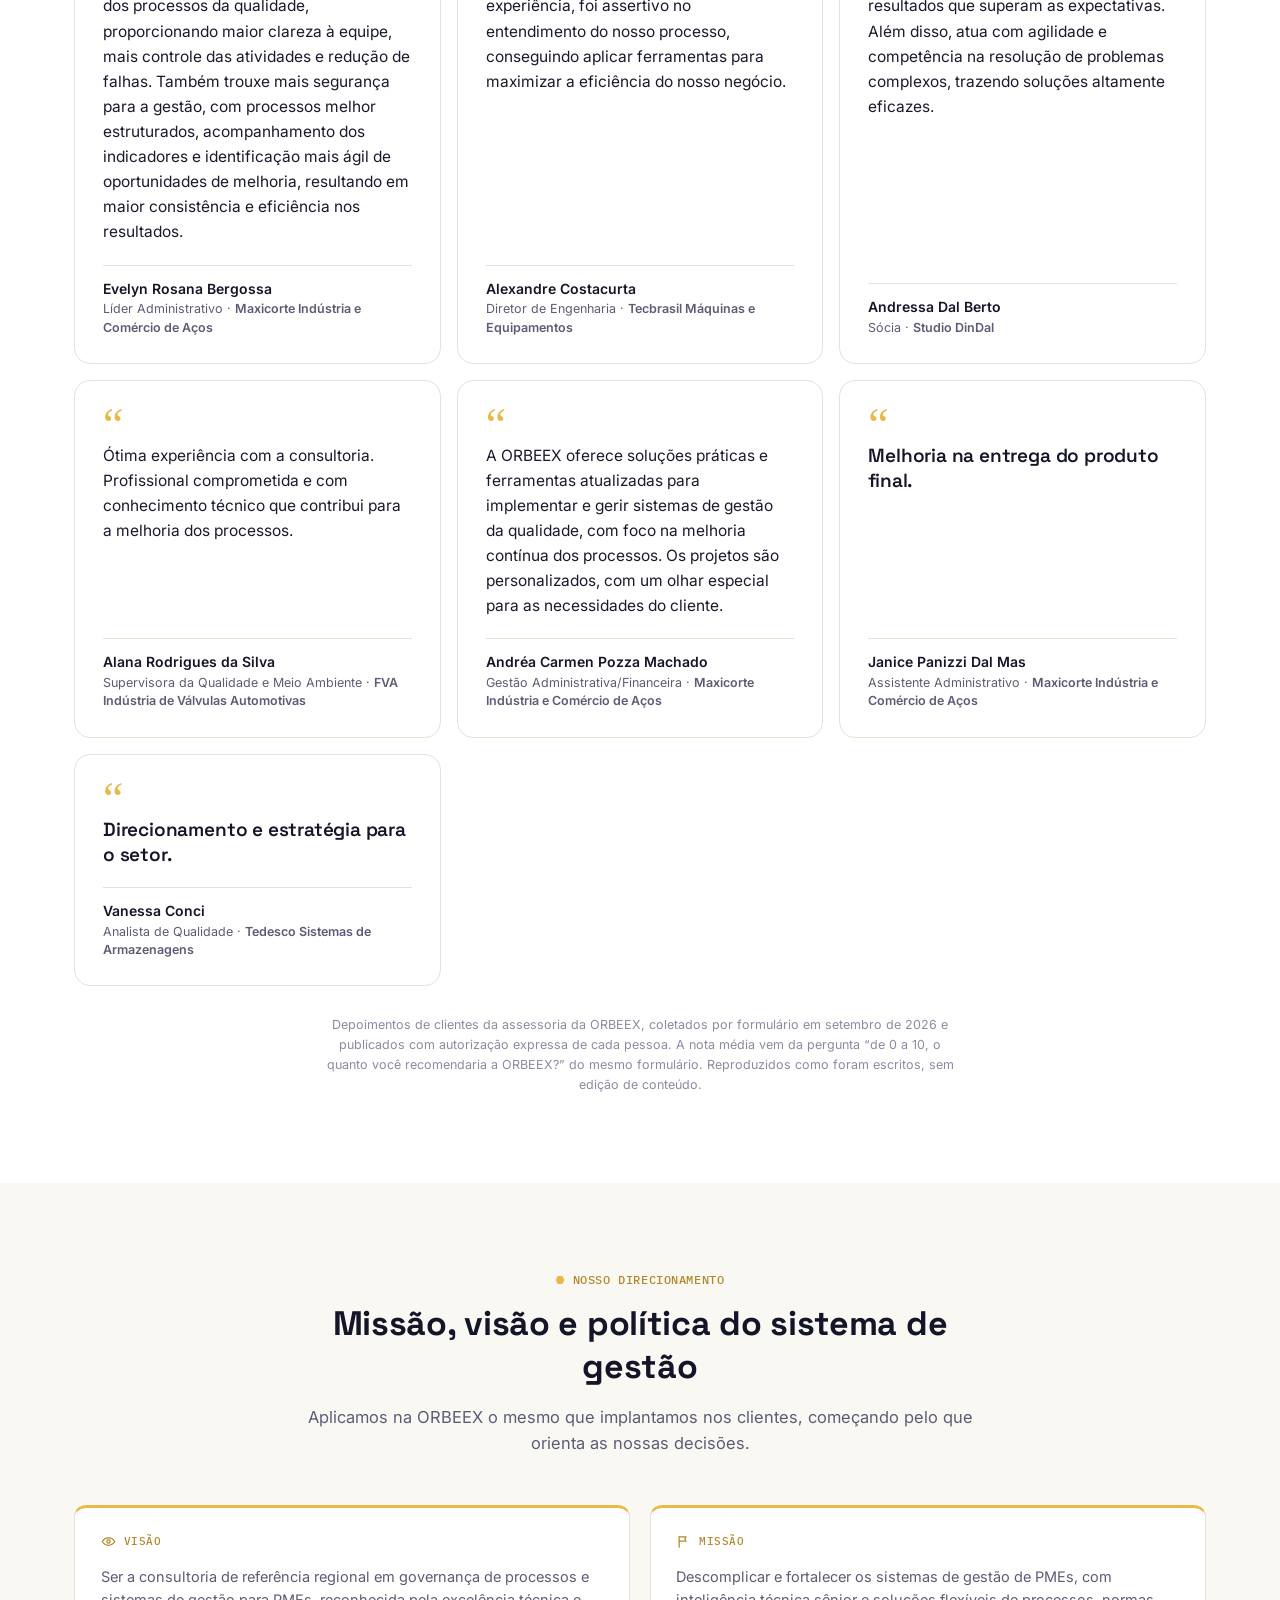
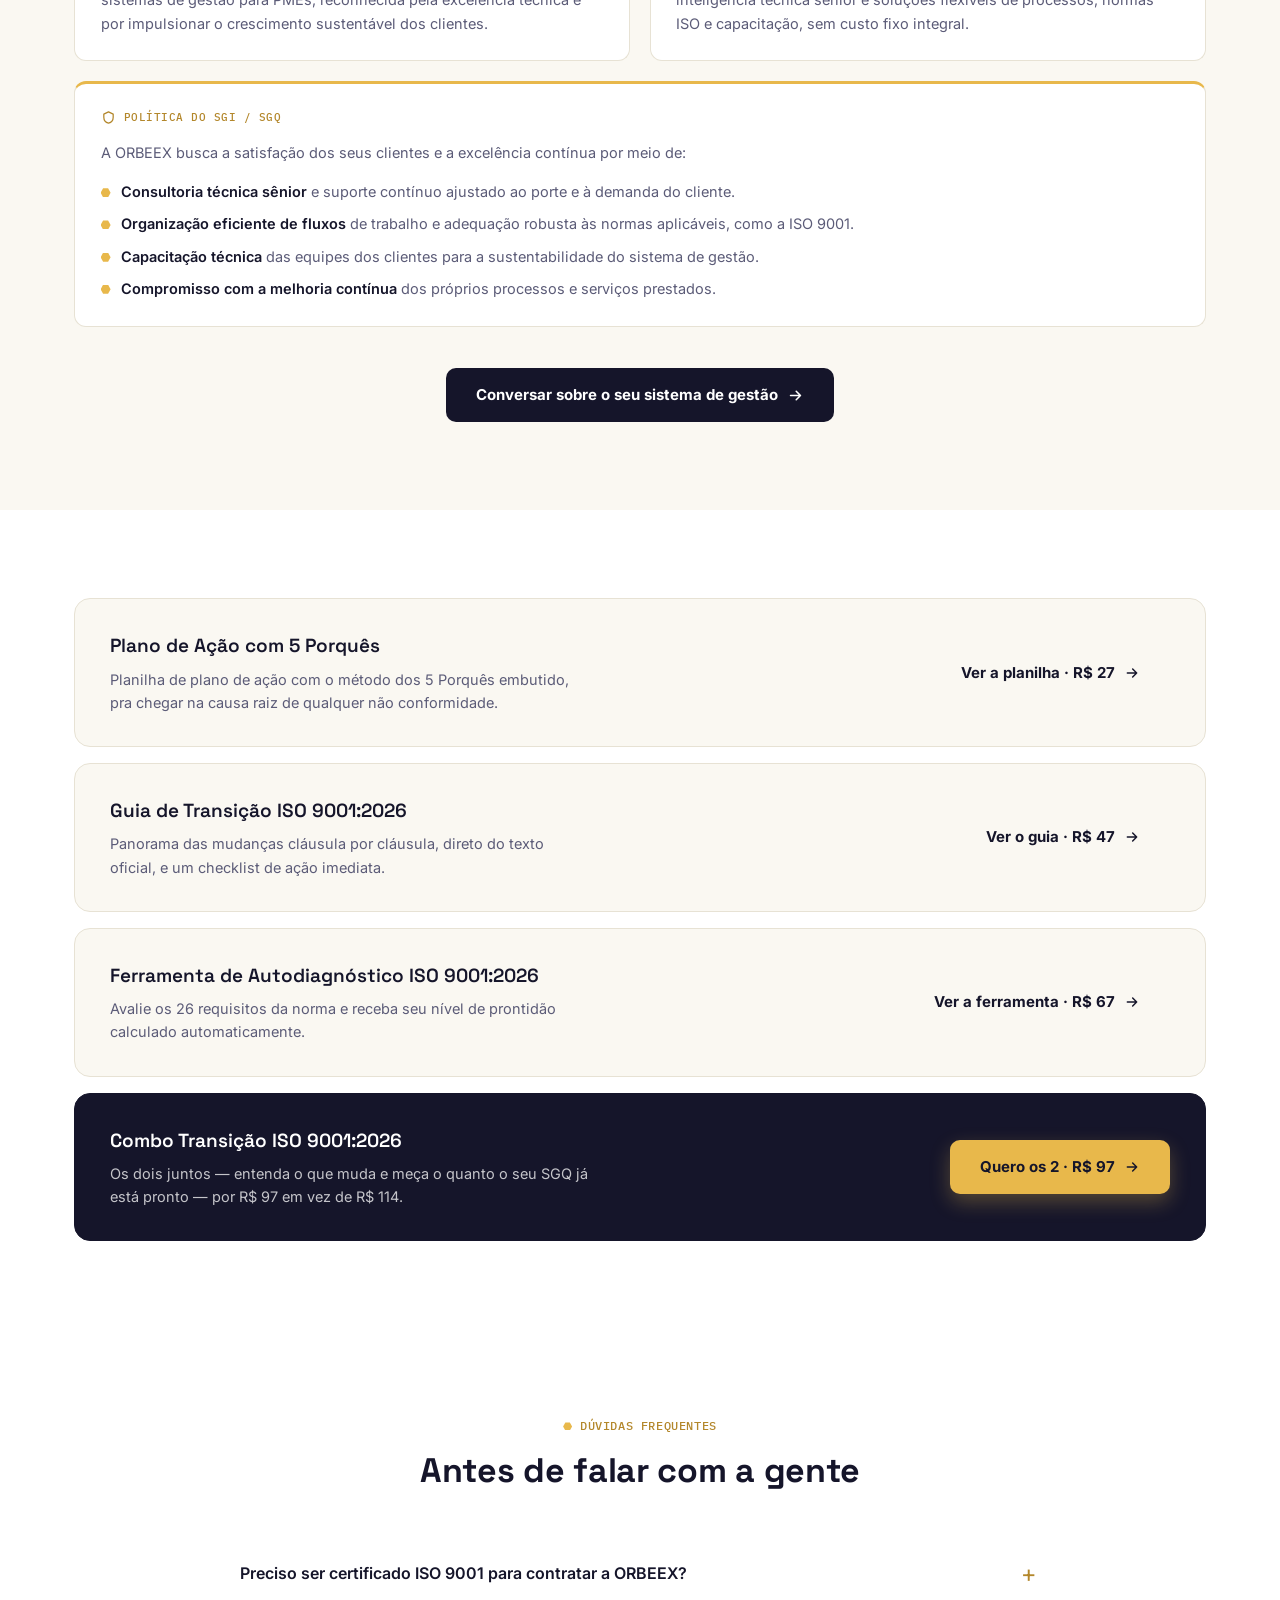
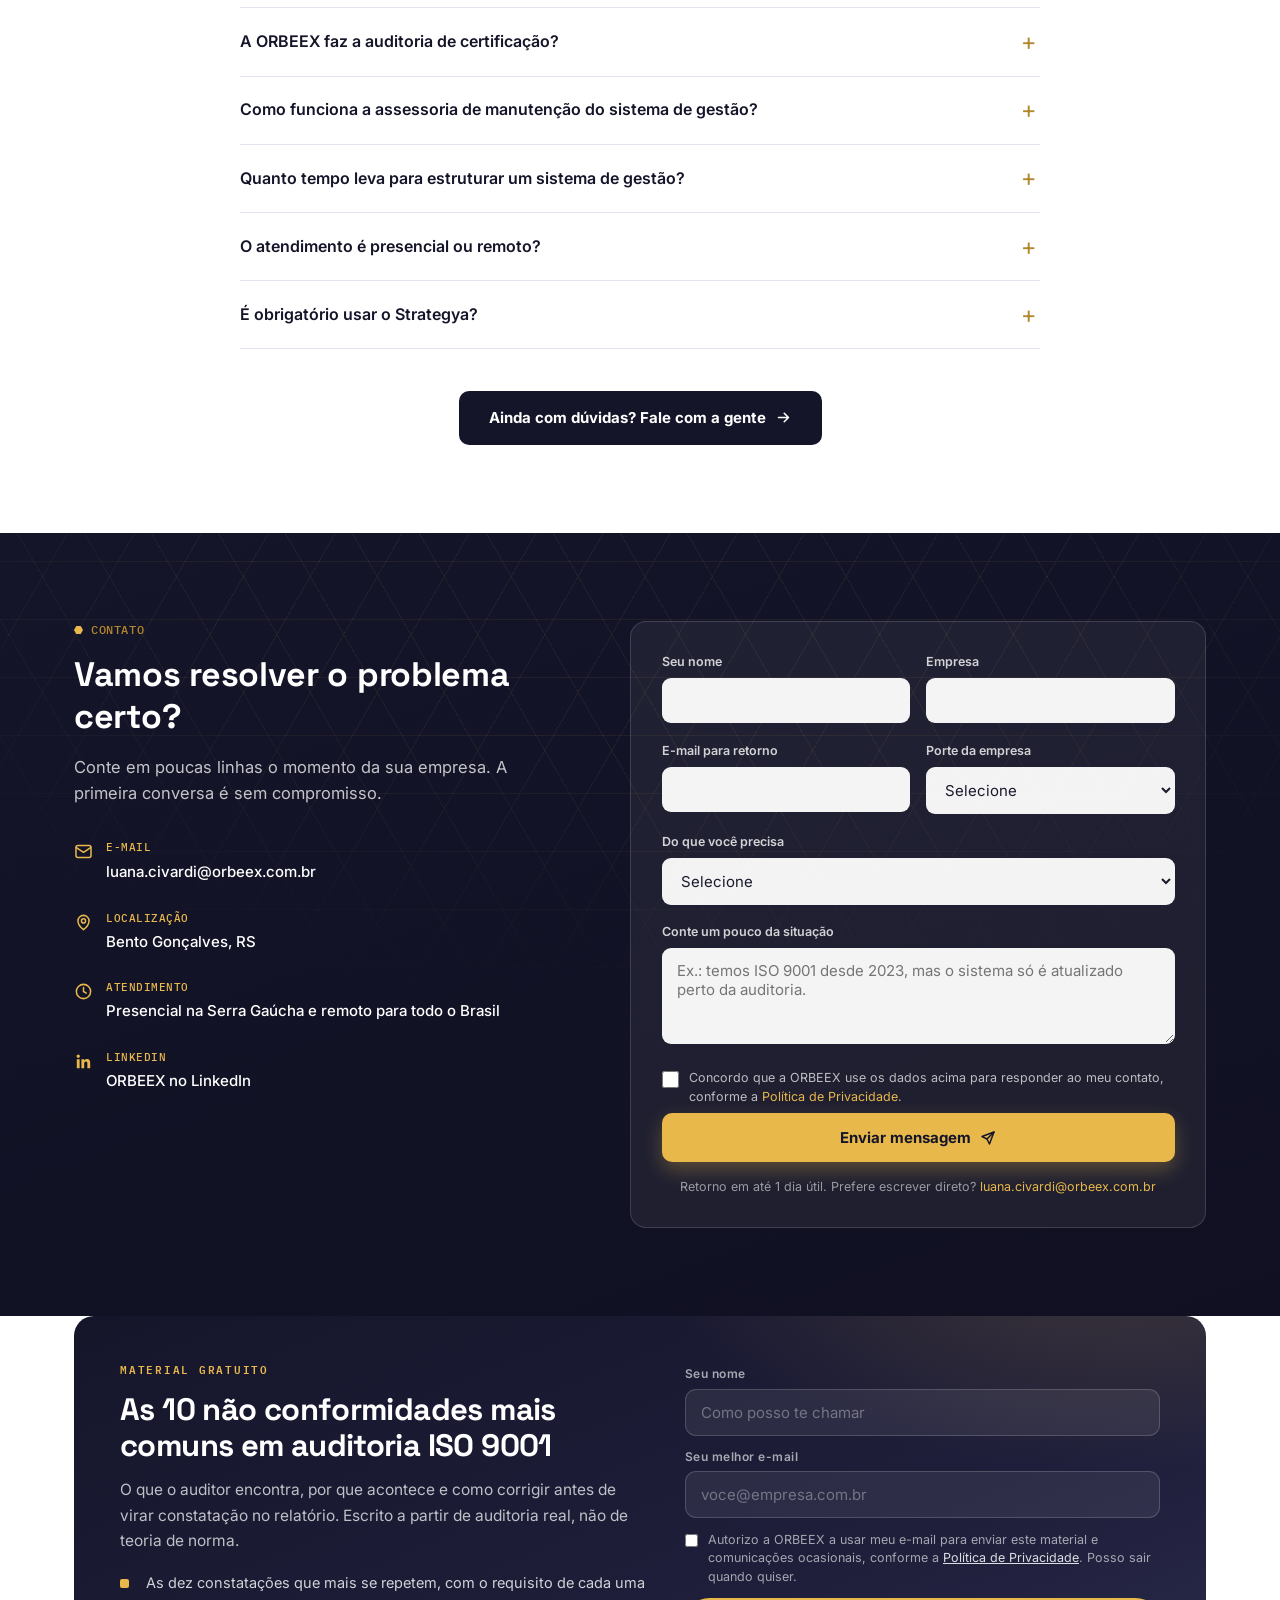
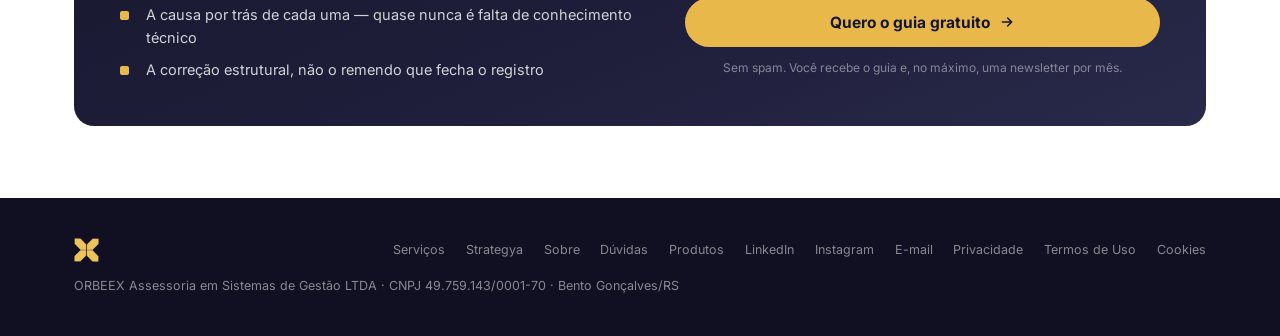
==== commit 9843247b: "Reativa a pagina /produtos/ com o catalogo atualizado Tira o noindex e devolve o link "Produtos" ao " ====
--- a/index.html
+++ b/index.html
@@ -477,6 +477,7 @@
       <a href="#strategya">Strategya</a>
       <a href="#sobre">Sobre</a>
       <a href="#faq">Dúvidas</a>
+      <a href="produtos/">Produtos</a>
       <a href="#contato" class="nav-cta">Falar com a ORBEEX</a>
     </nav>
     <button class="nav-toggle" id="nav-toggle" aria-label="Abrir menu" aria-expanded="false" aria-controls="nav-menu">
@@ -1218,6 +1219,7 @@
       <a href="#strategya">Strategya</a>
       <a href="#sobre">Sobre</a>
       <a href="#faq">Dúvidas</a>
+      <a href="produtos/">Produtos</a>
       <a href="https://www.linkedin.com/company/orbeex/" target="_blank" rel="noopener">LinkedIn</a>
       <a href="https://www.instagram.com/orbeex_/" target="_blank" rel="noopener">Instagram</a>
       <a href="mailto:luana.civardi@orbeex.com.br">E-mail</a>
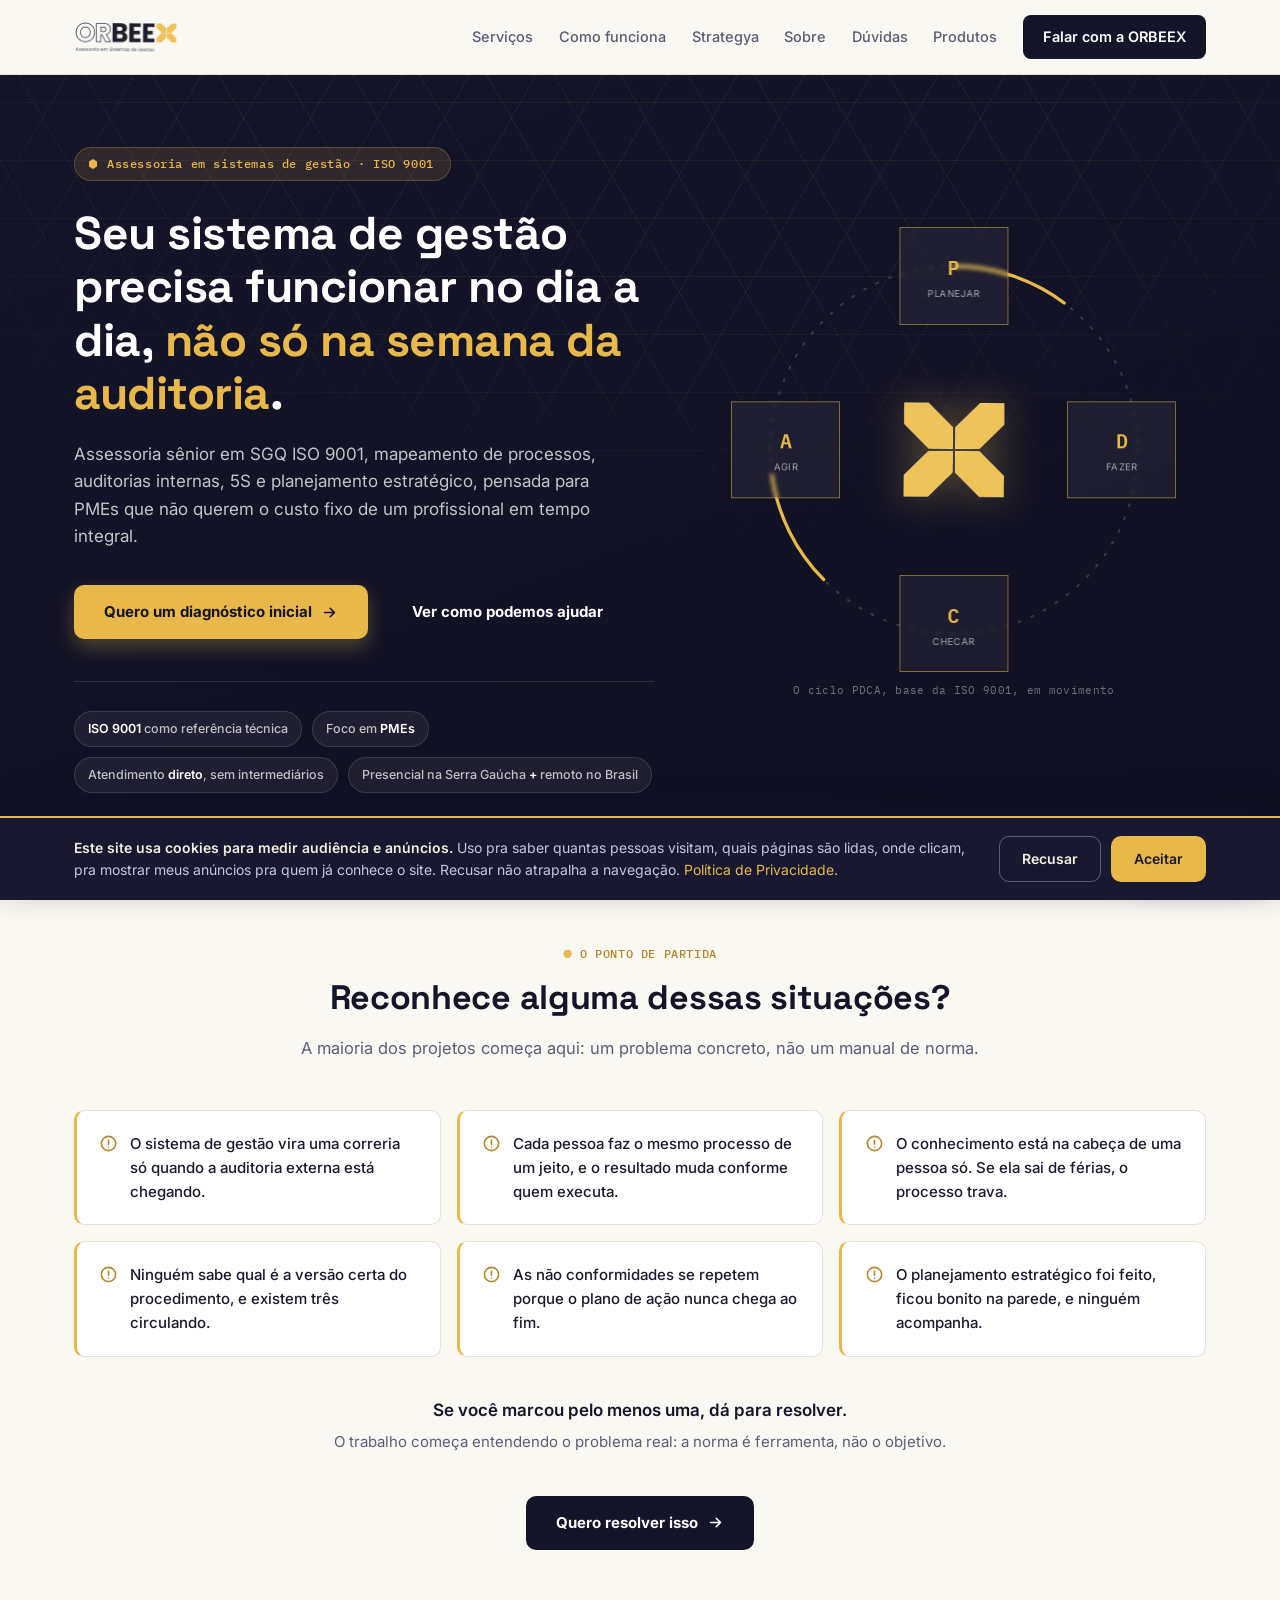
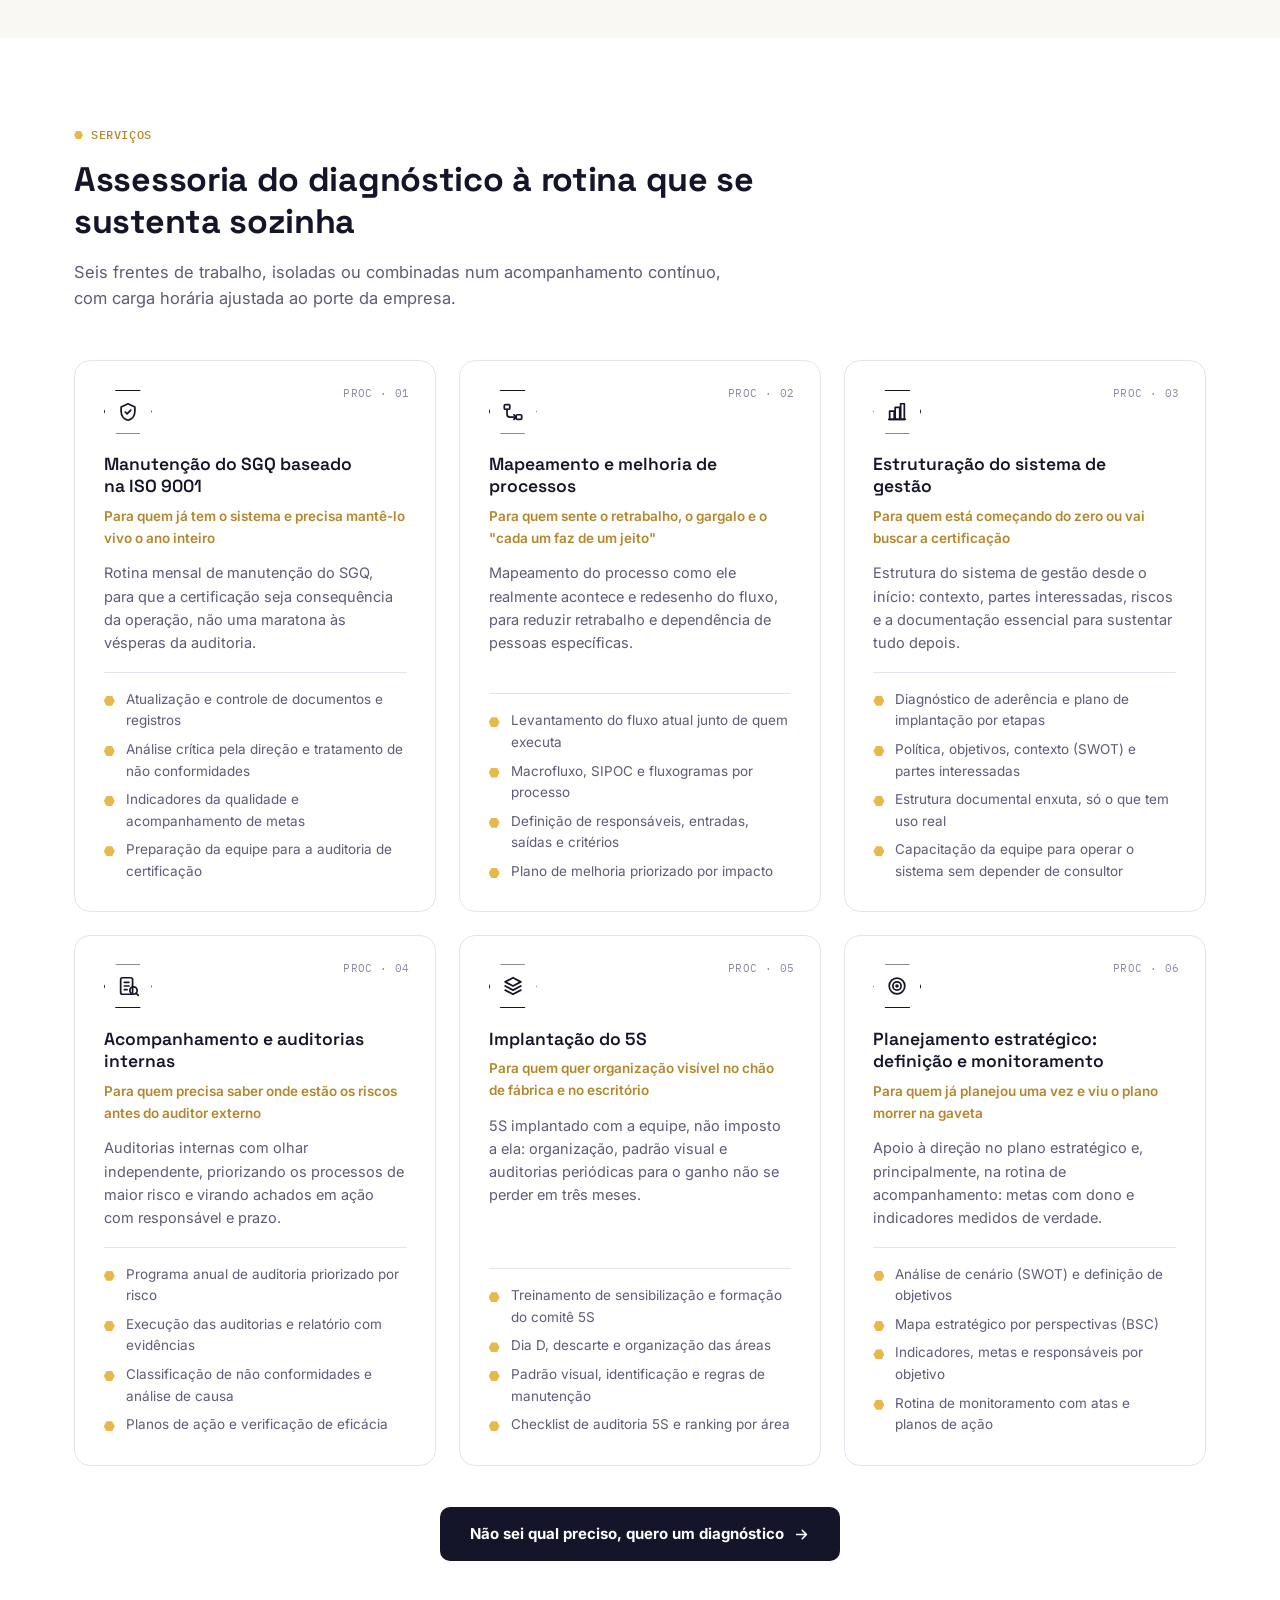
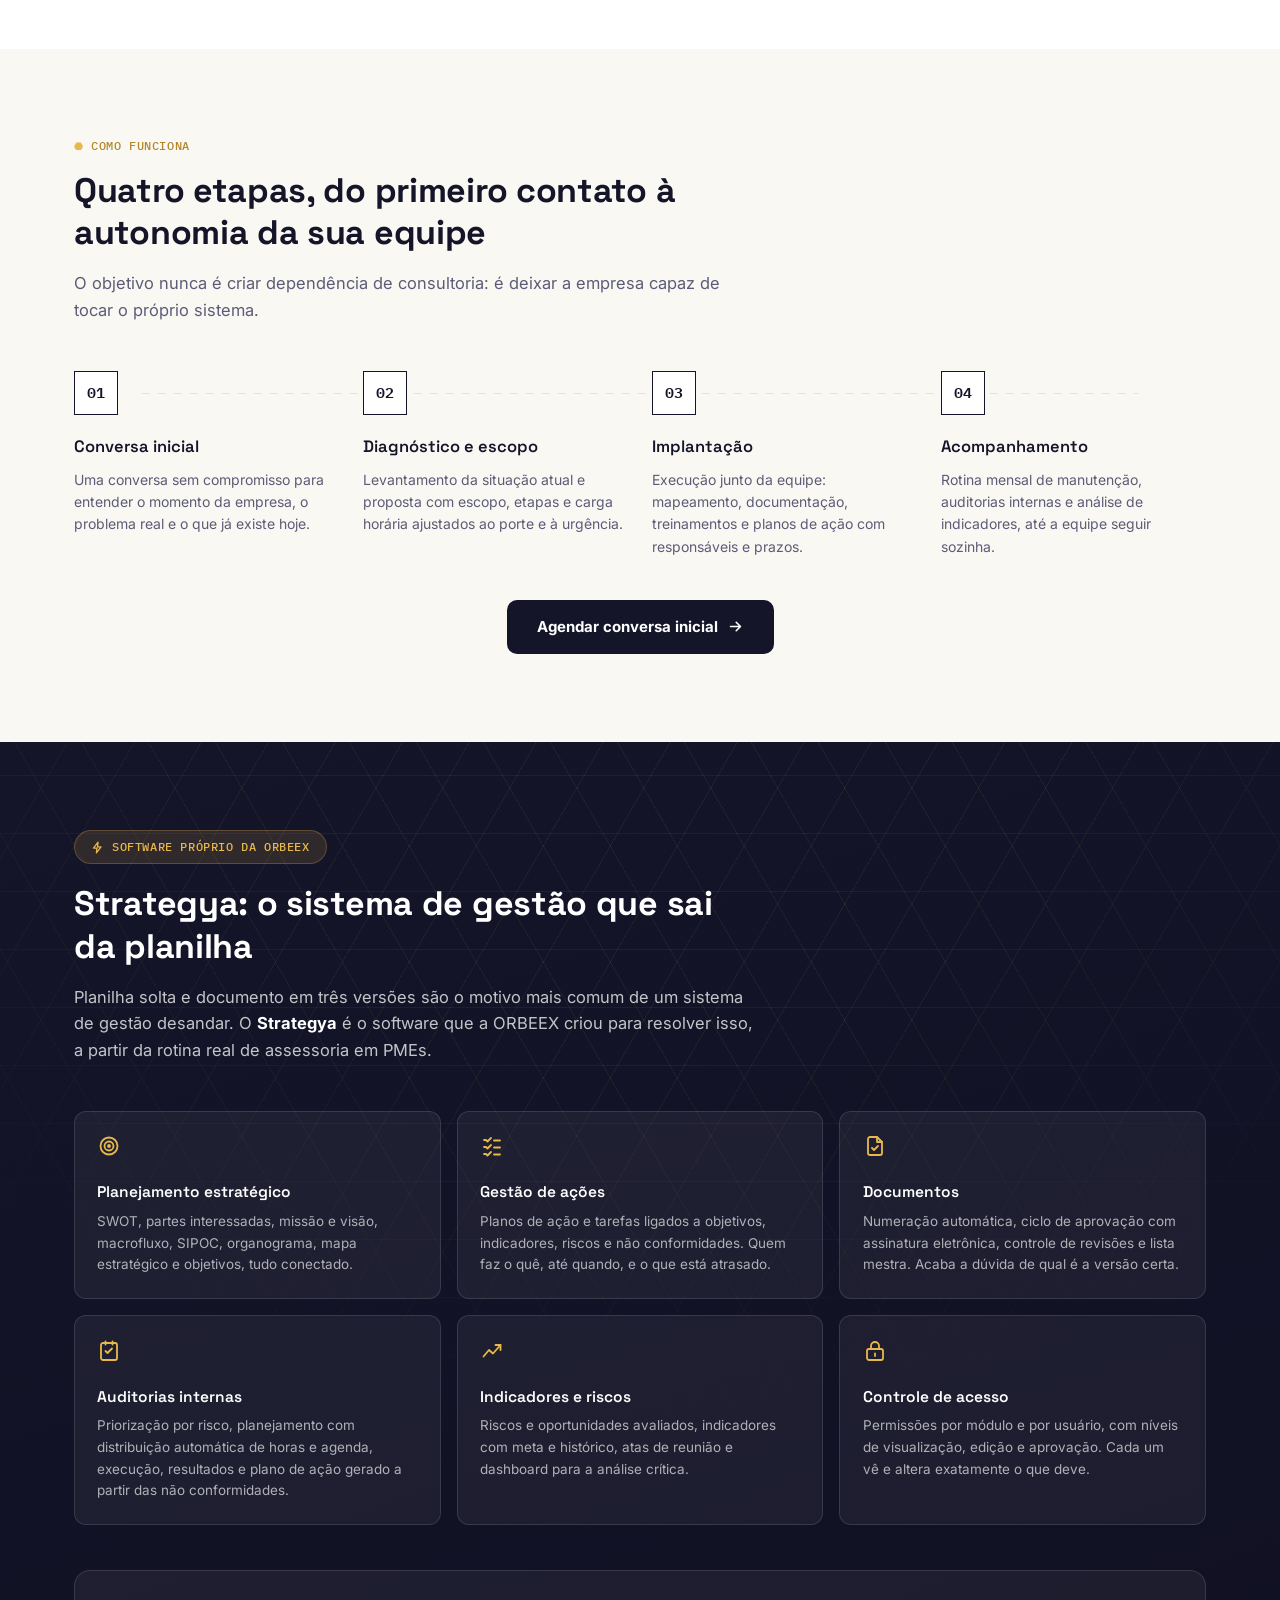
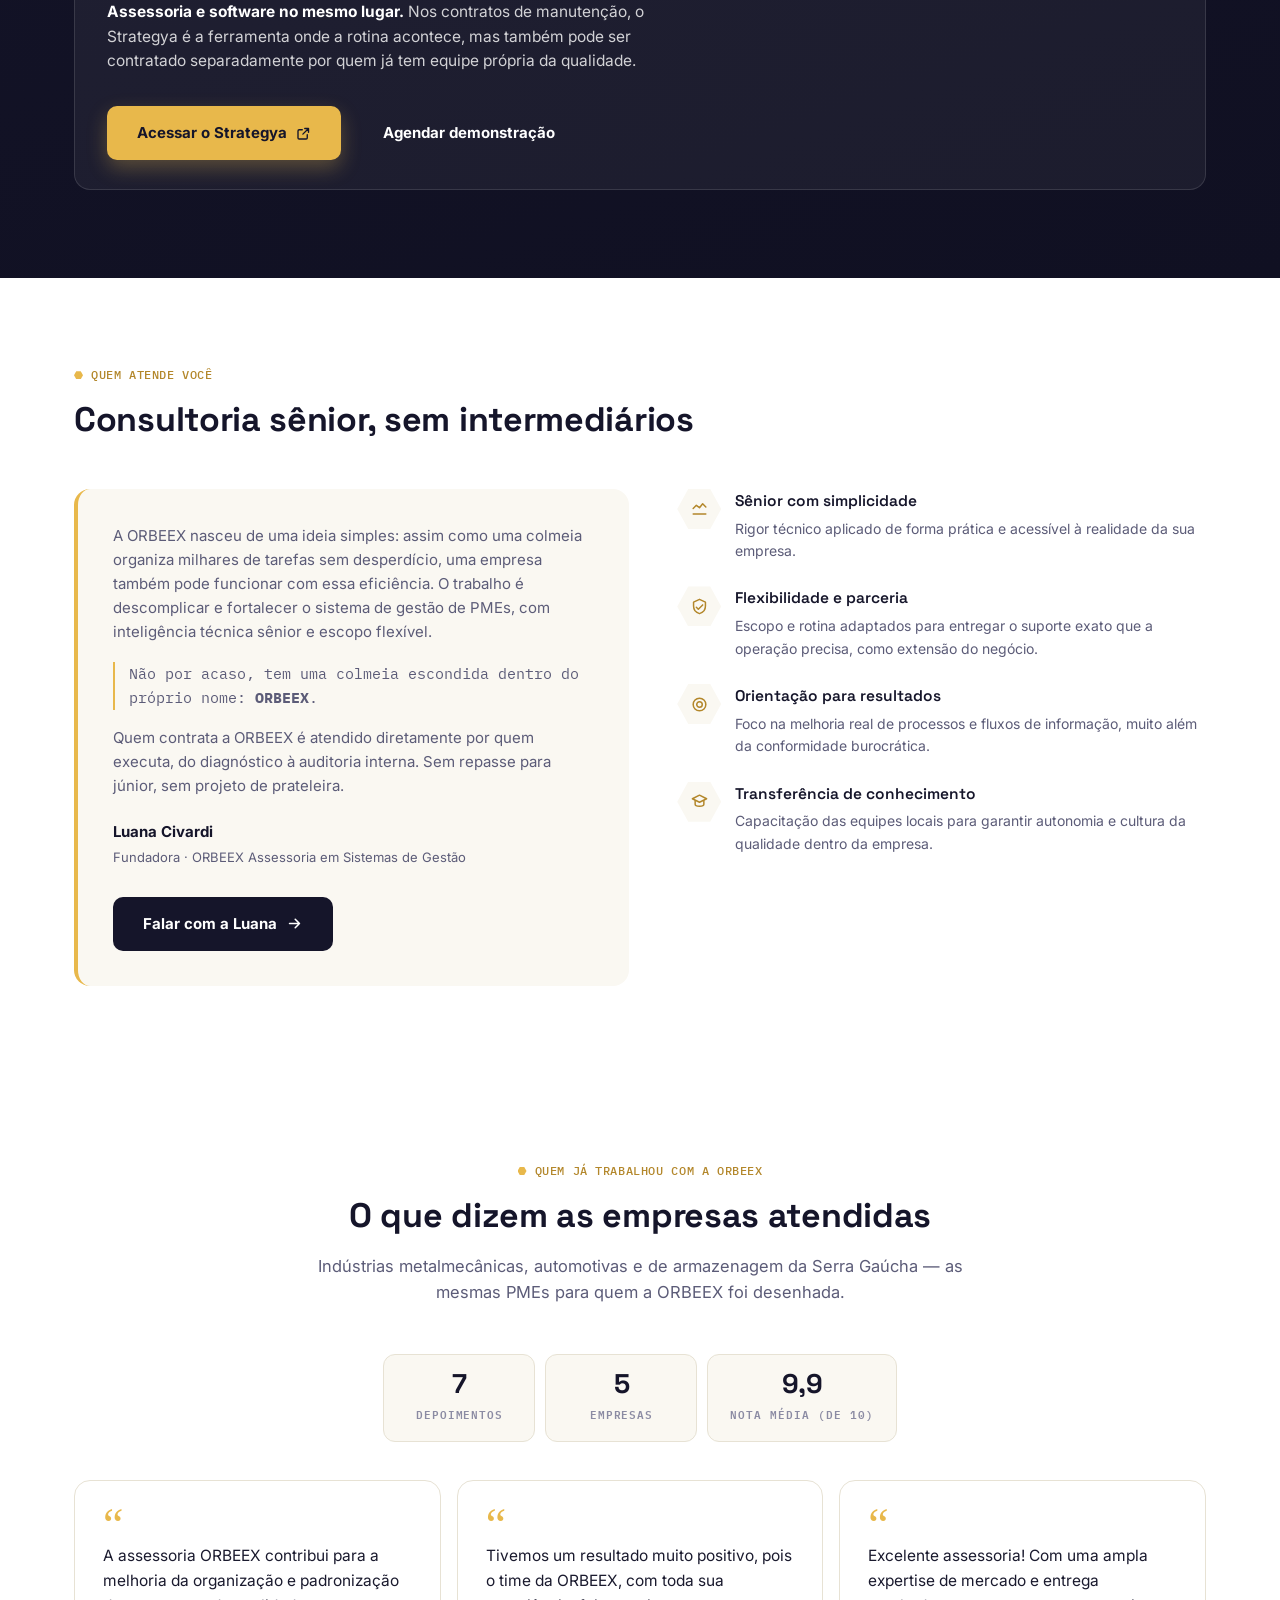
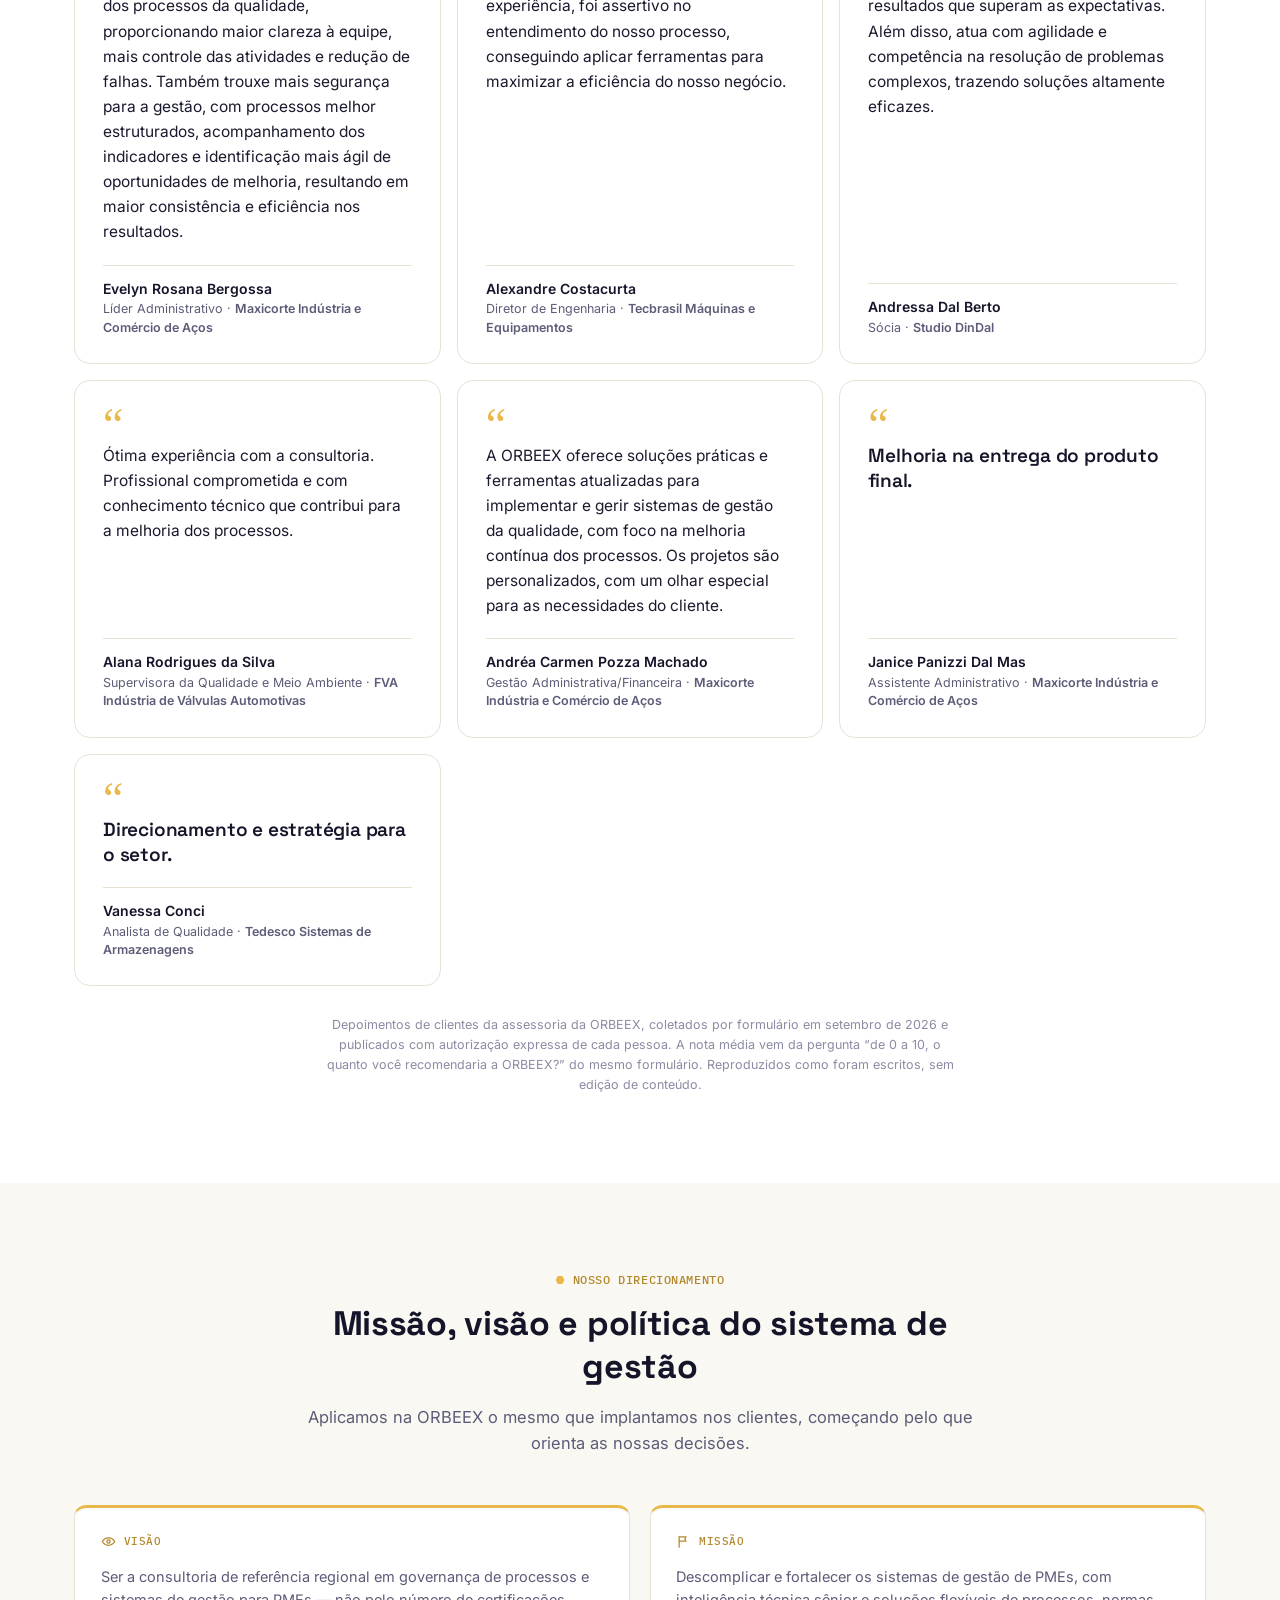
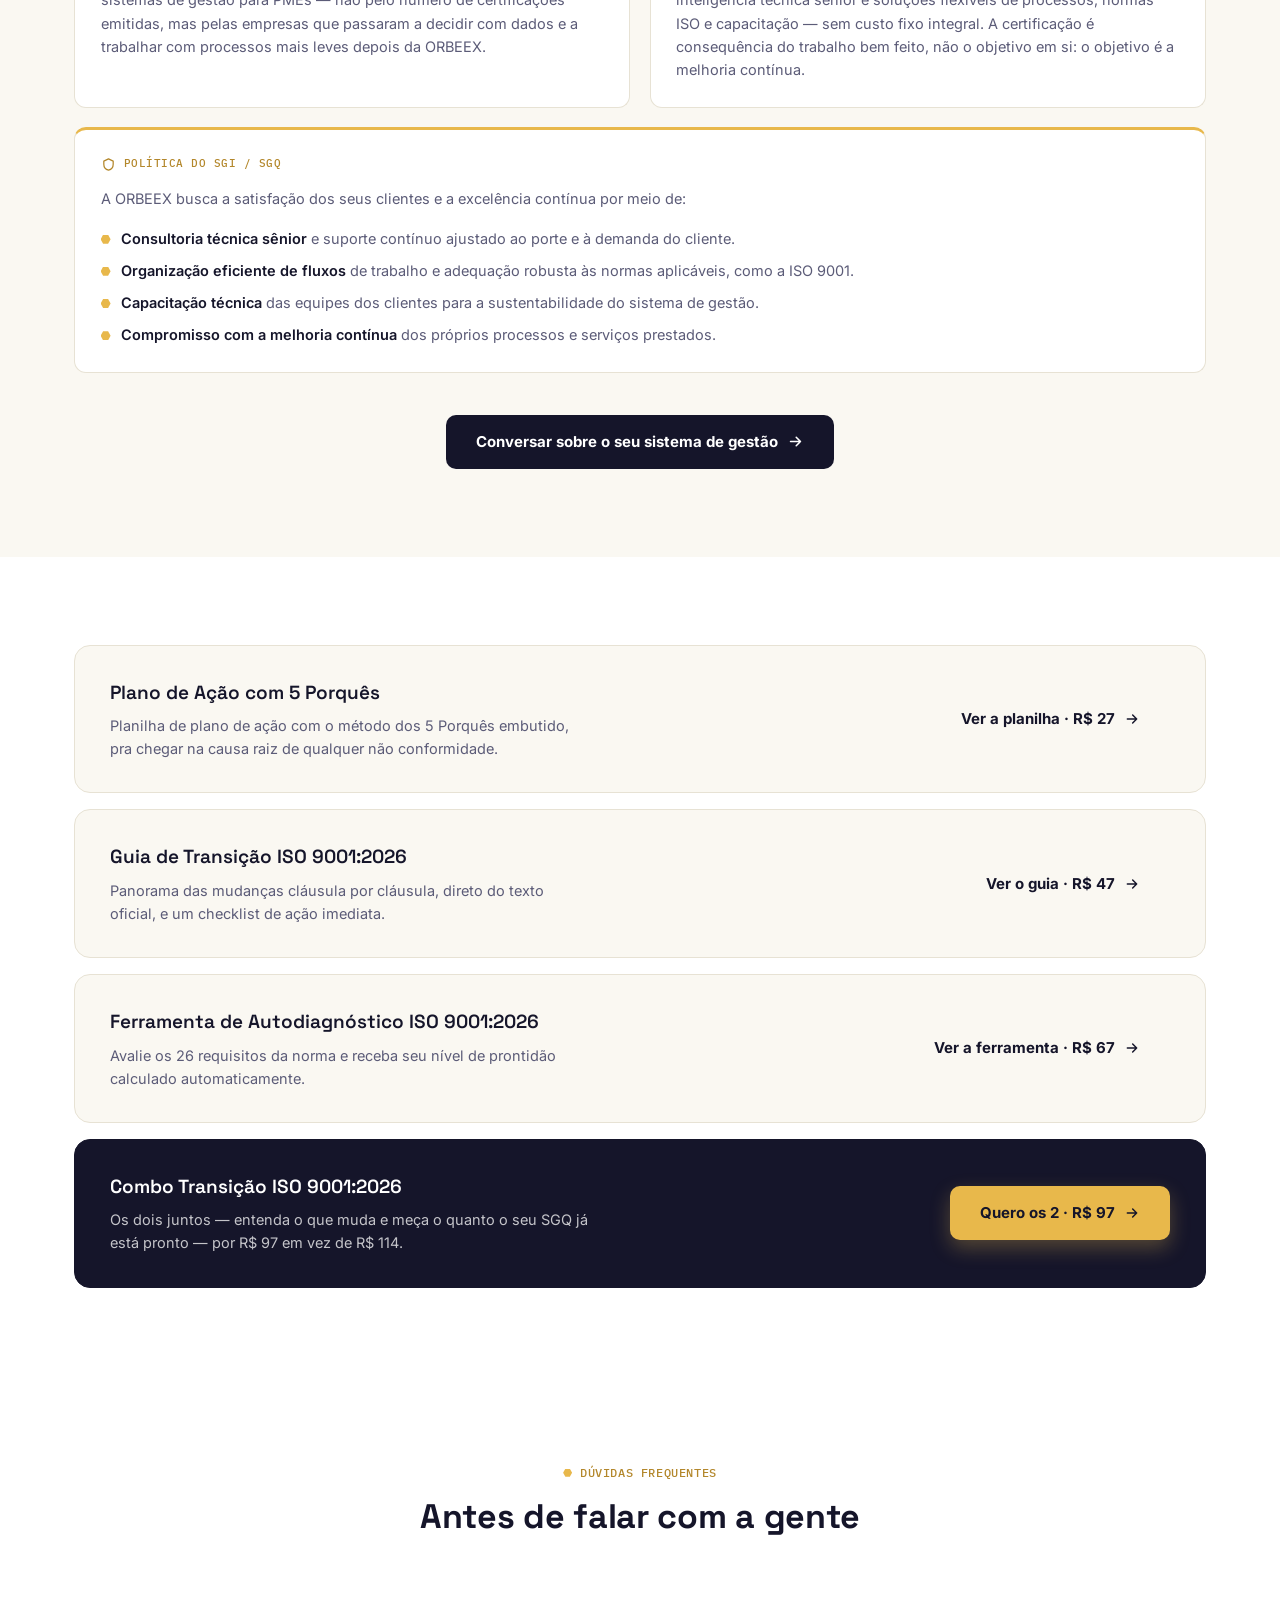
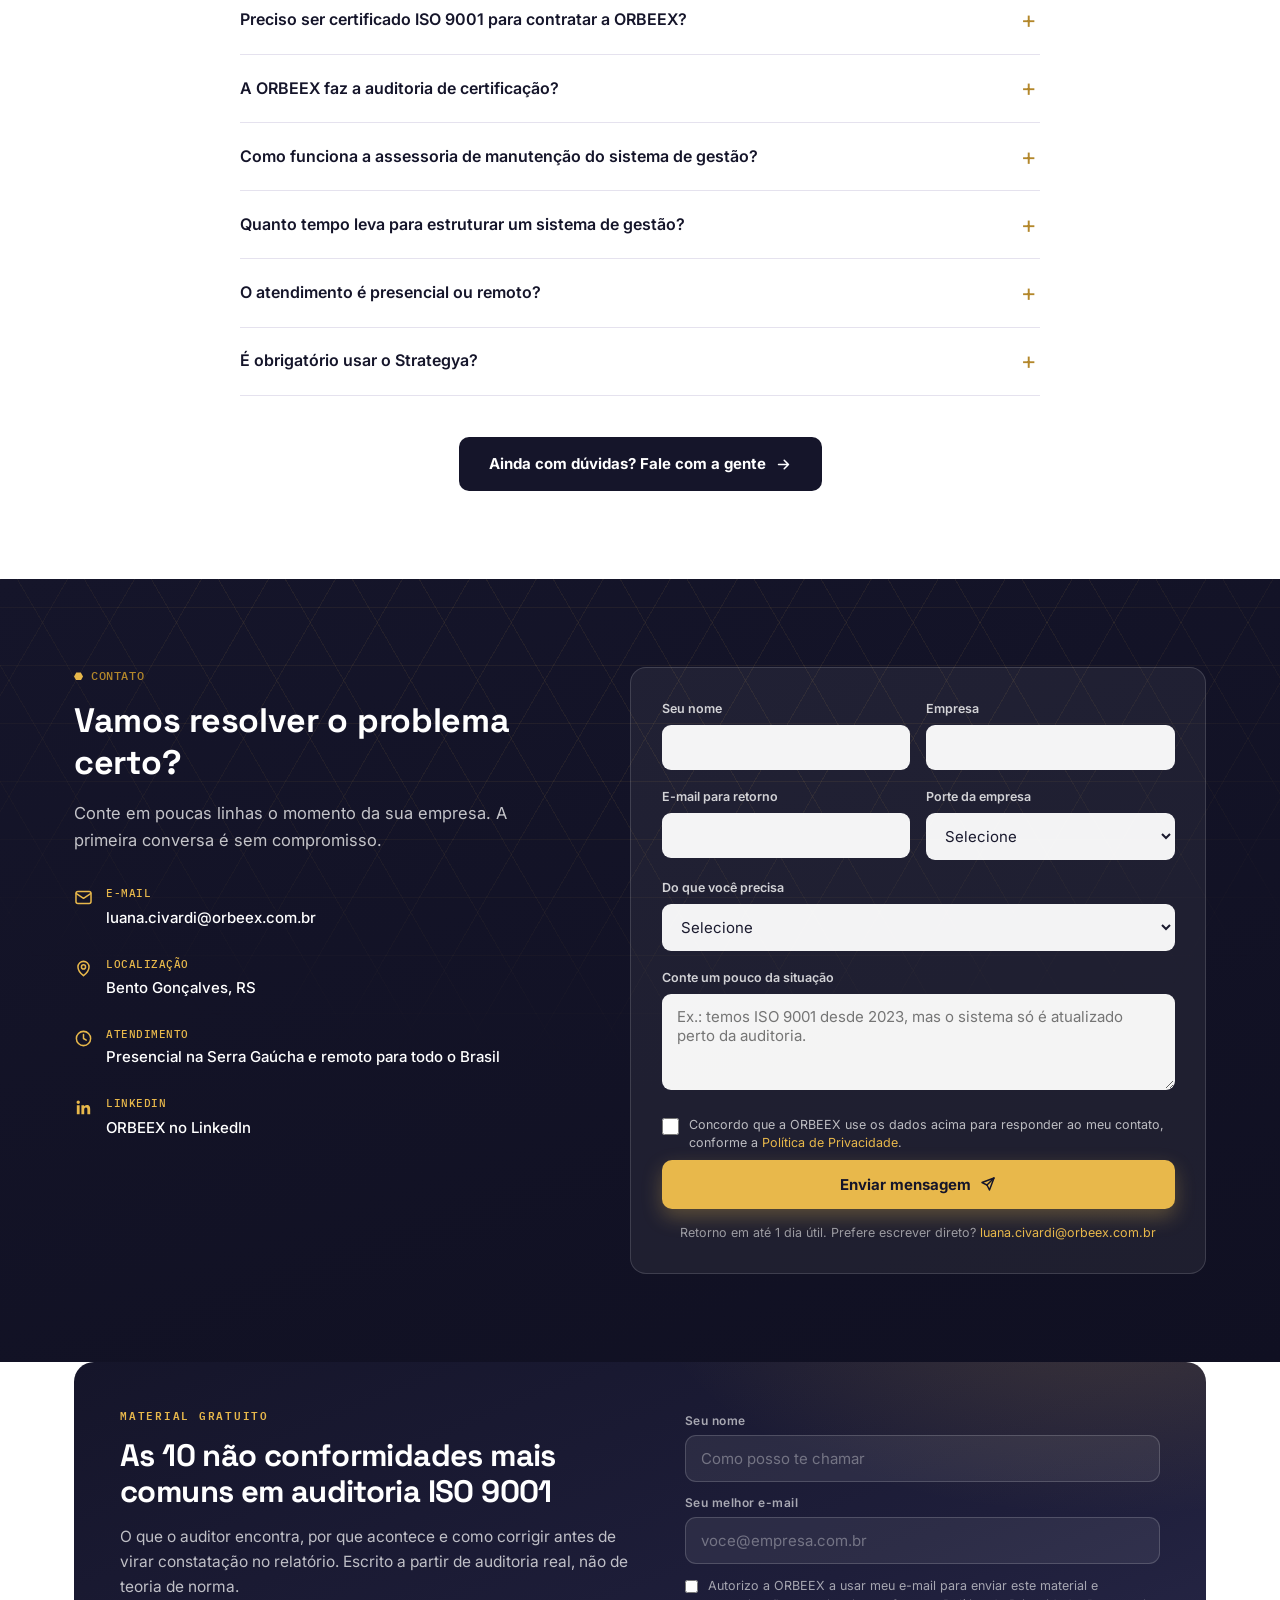
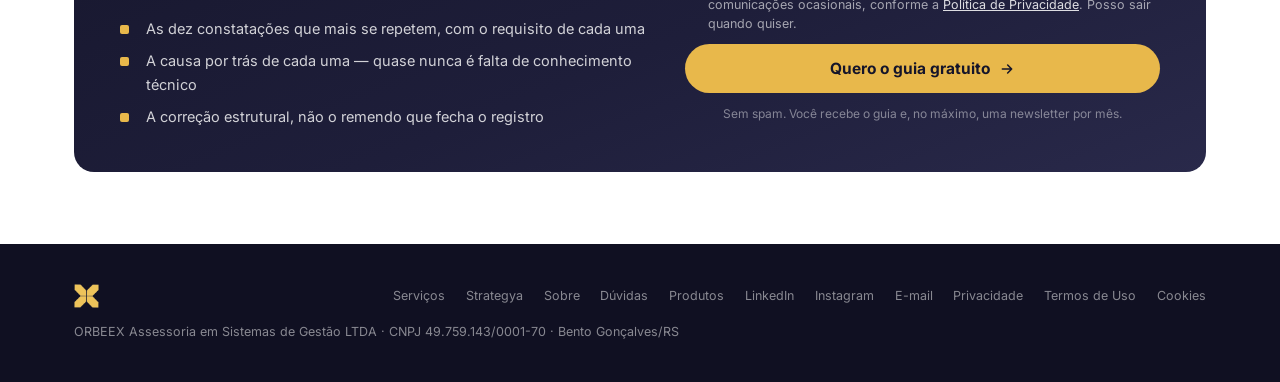
==== commit a5f7ed1d: "Atualiza texto de Visão e Missão na home Novo texto foca em resultado pro cliente (decisão com dados" ====
--- a/index.html
+++ b/index.html
@@ -968,14 +968,14 @@
           <svg width="15" height="15" viewBox="0 0 24 24" fill="none" stroke="currentColor" stroke-width="2" stroke-linecap="round" stroke-linejoin="round"><path d="M2 12s3.5-6 10-6 10 6 10 6-3.5 6-10 6-10-6-10-6z"/><circle cx="12" cy="12" r="2.6"/></svg>
           Visão
         </div>
-        <p>Ser a consultoria de referência regional em governança de processos e sistemas de gestão para PMEs, reconhecida pela excelência técnica e por impulsionar o crescimento sustentável dos clientes.</p>
+        <p>Ser a consultoria de referência regional em governança de processos e sistemas de gestão para PMEs — não pelo número de certificações emitidas, mas pelas empresas que passaram a decidir com dados e a trabalhar com processos mais leves depois da ORBEEX.</p>
       </div>
       <div class="mvv-card">
         <div class="lbl">
           <svg width="15" height="15" viewBox="0 0 24 24" fill="none" stroke="currentColor" stroke-width="2" stroke-linecap="round" stroke-linejoin="round"><path d="M5 21V4M5 4.5h11l-1.8 3.5L16 11.5H5"/></svg>
           Missão
         </div>
-        <p>Descomplicar e fortalecer os sistemas de gestão de PMEs, com inteligência técnica sênior e soluções flexíveis de processos, normas ISO e capacitação, sem custo fixo integral.</p>
+        <p>Descomplicar e fortalecer os sistemas de gestão de PMEs, com inteligência técnica sênior e soluções flexíveis de processos, normas ISO e capacitação — sem custo fixo integral. A certificação é consequência do trabalho bem feito, não o objetivo em si: o objetivo é a melhoria contínua.</p>
       </div>
       <div class="mvv-card mvv-wide">
         <div class="lbl">
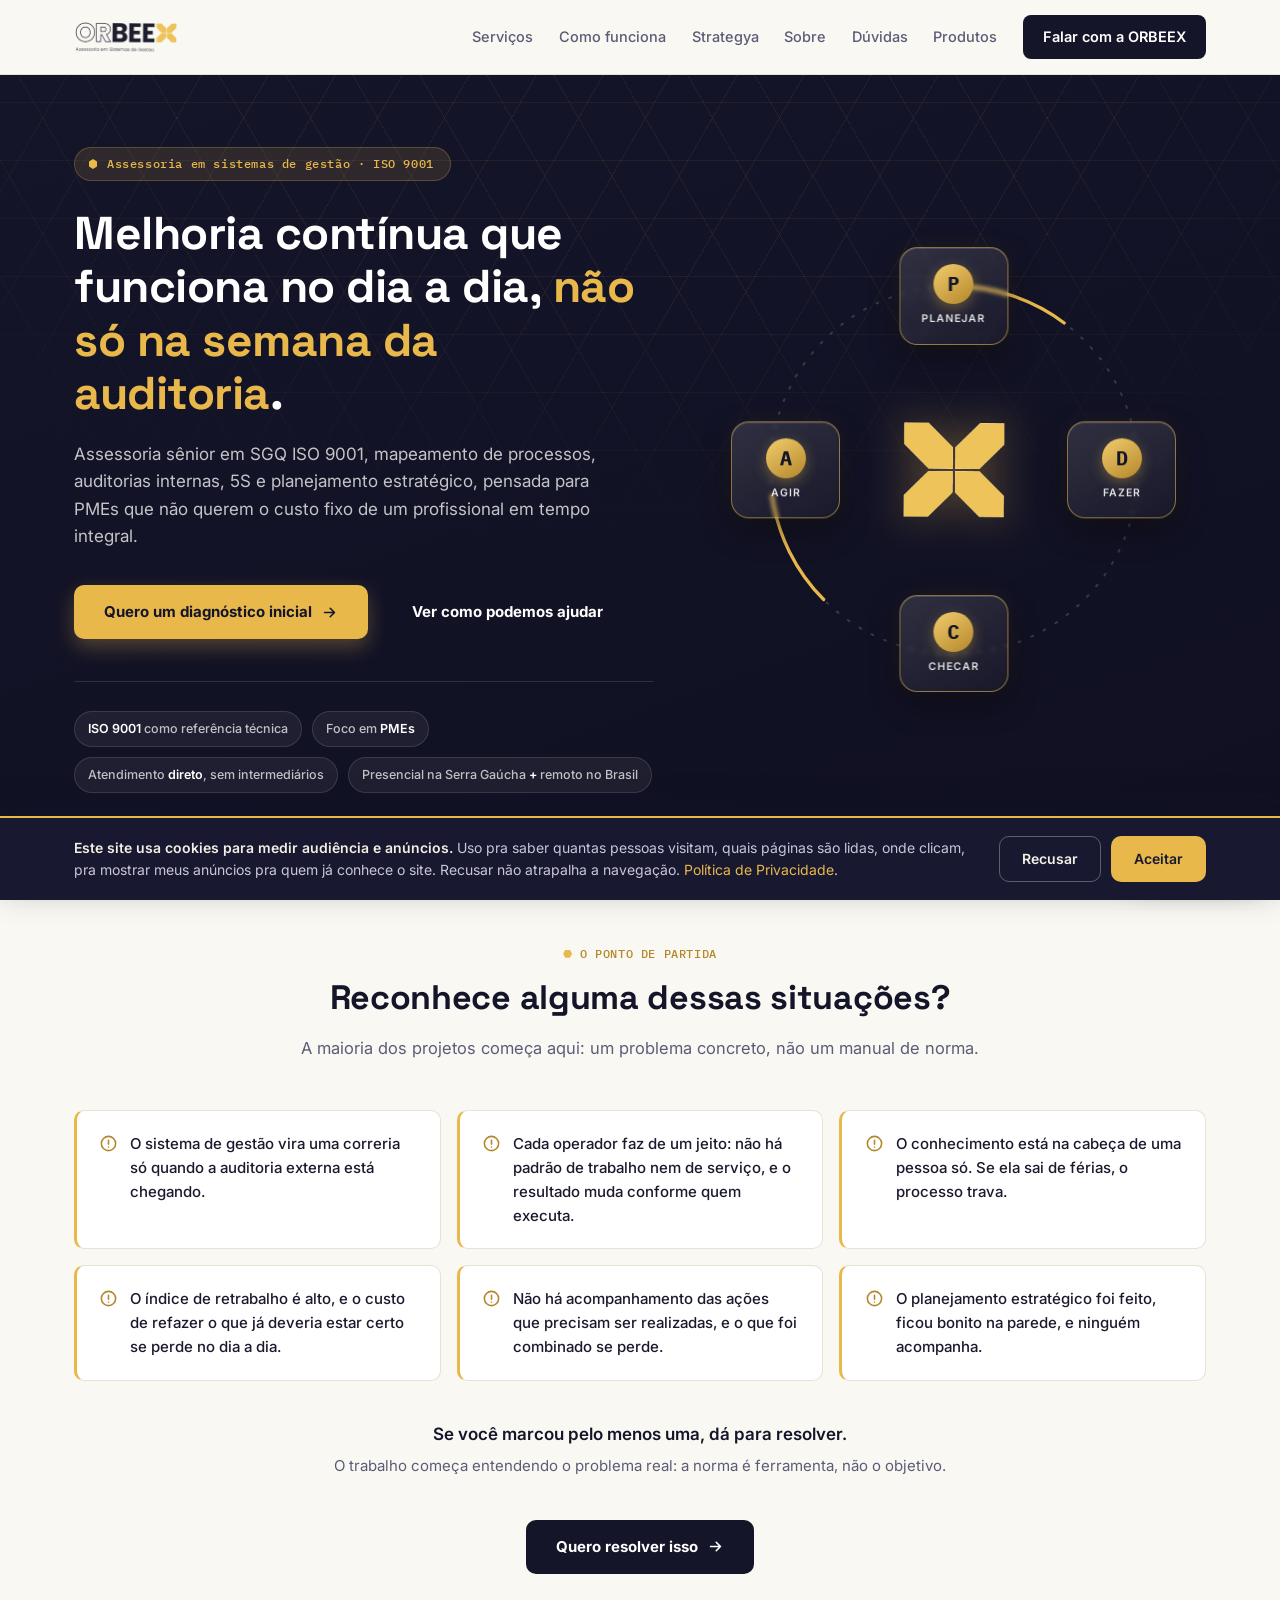
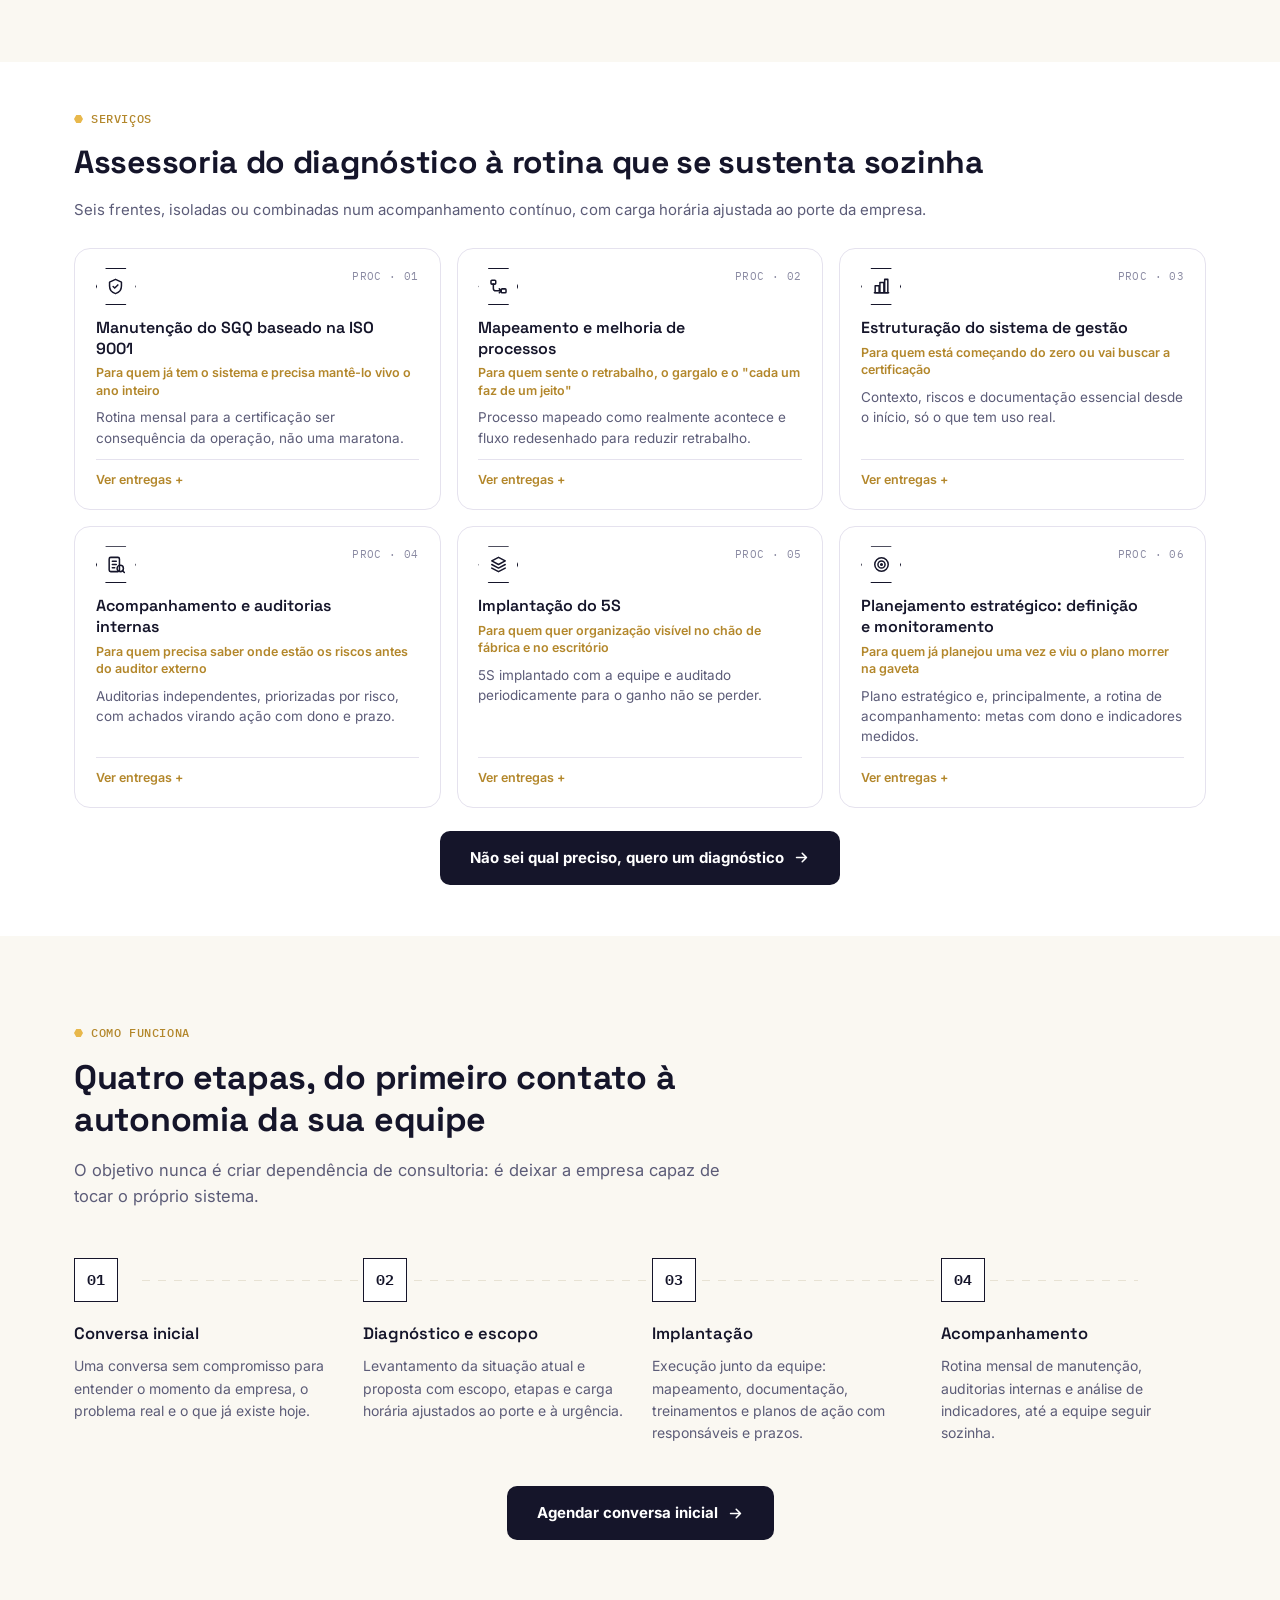
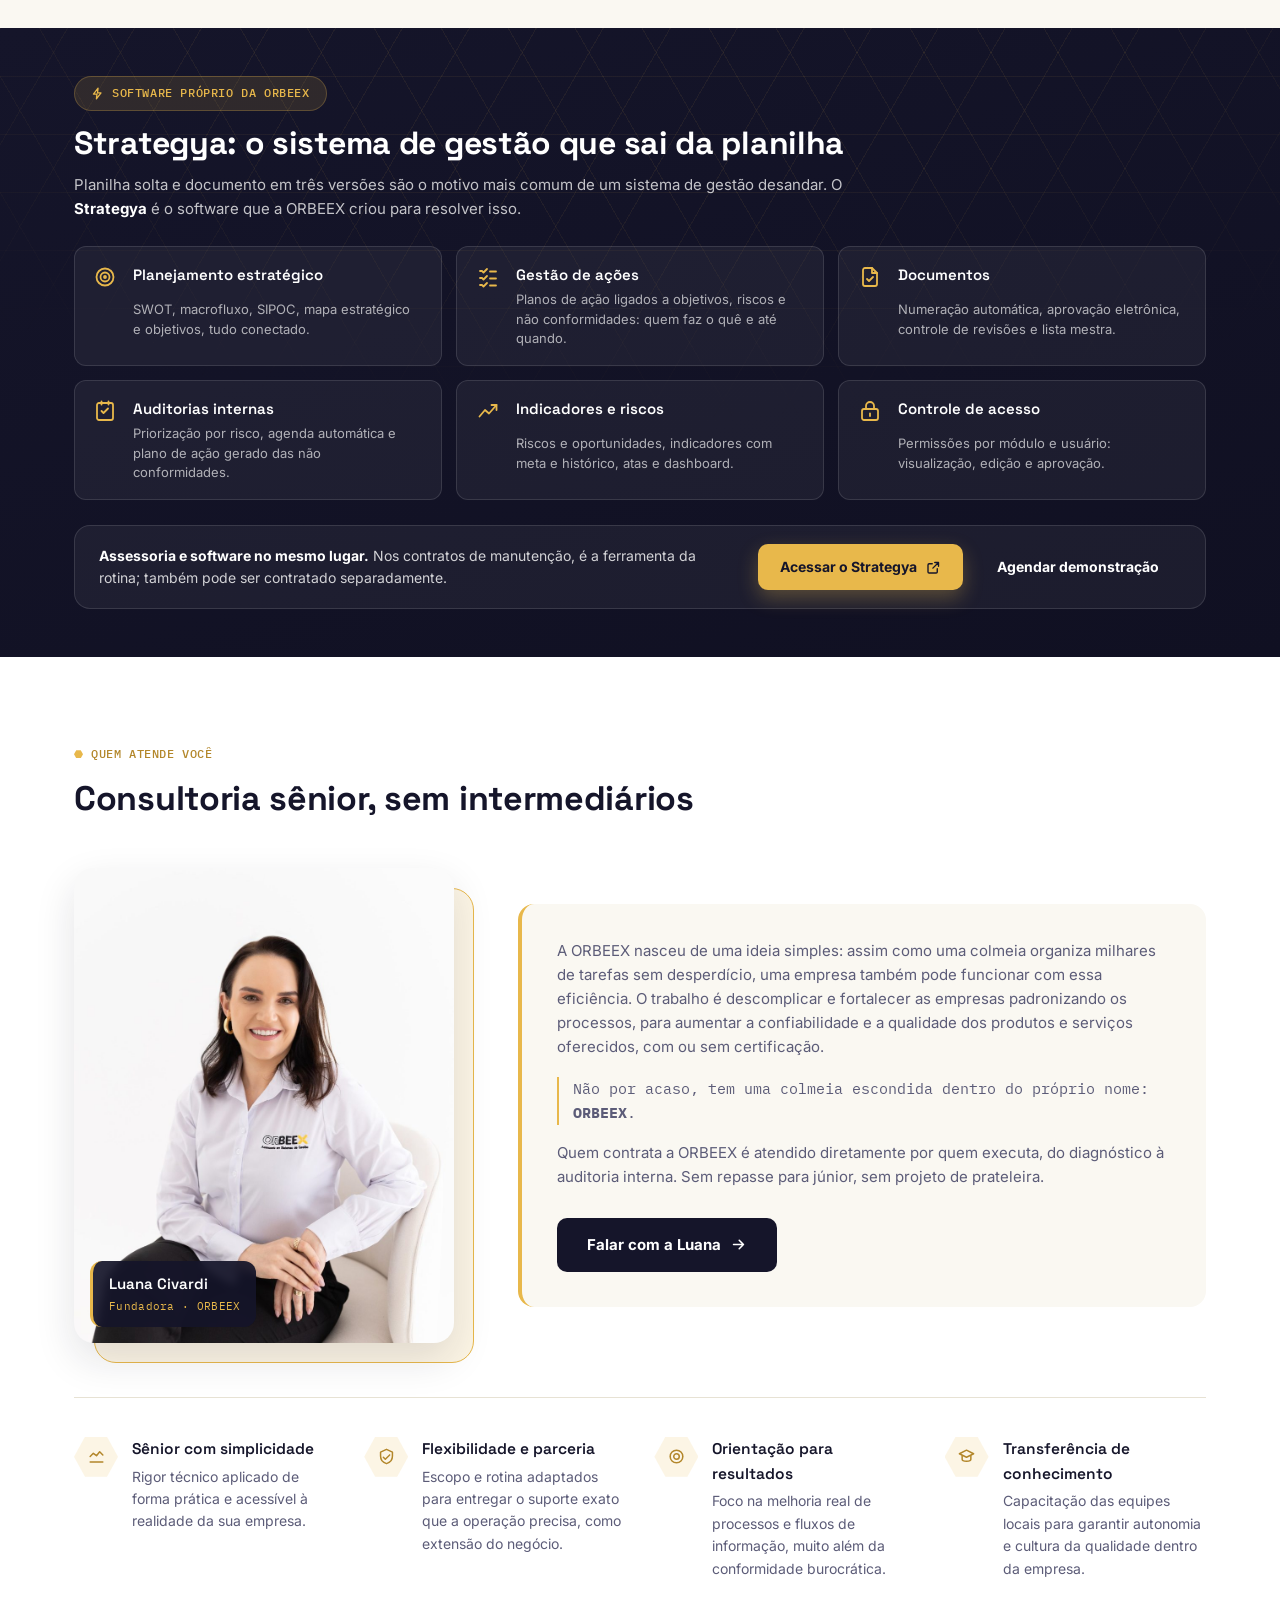
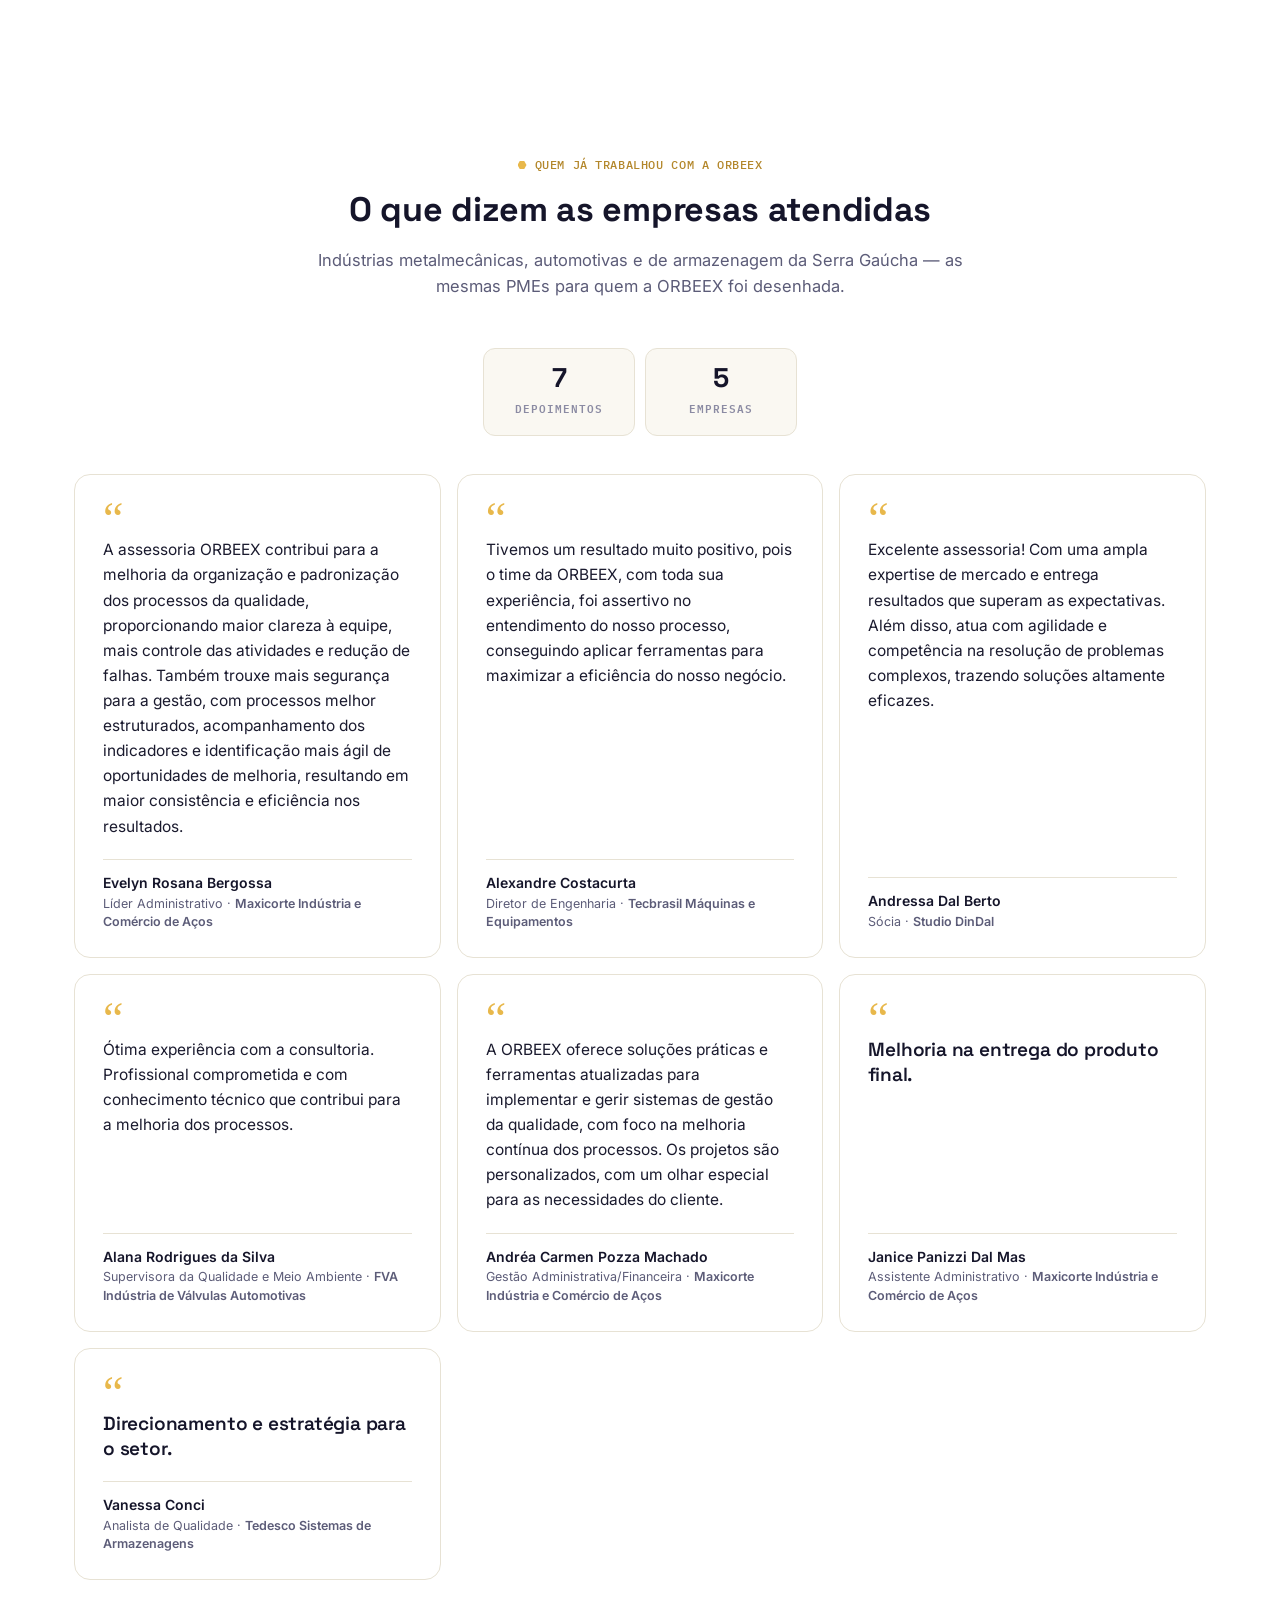
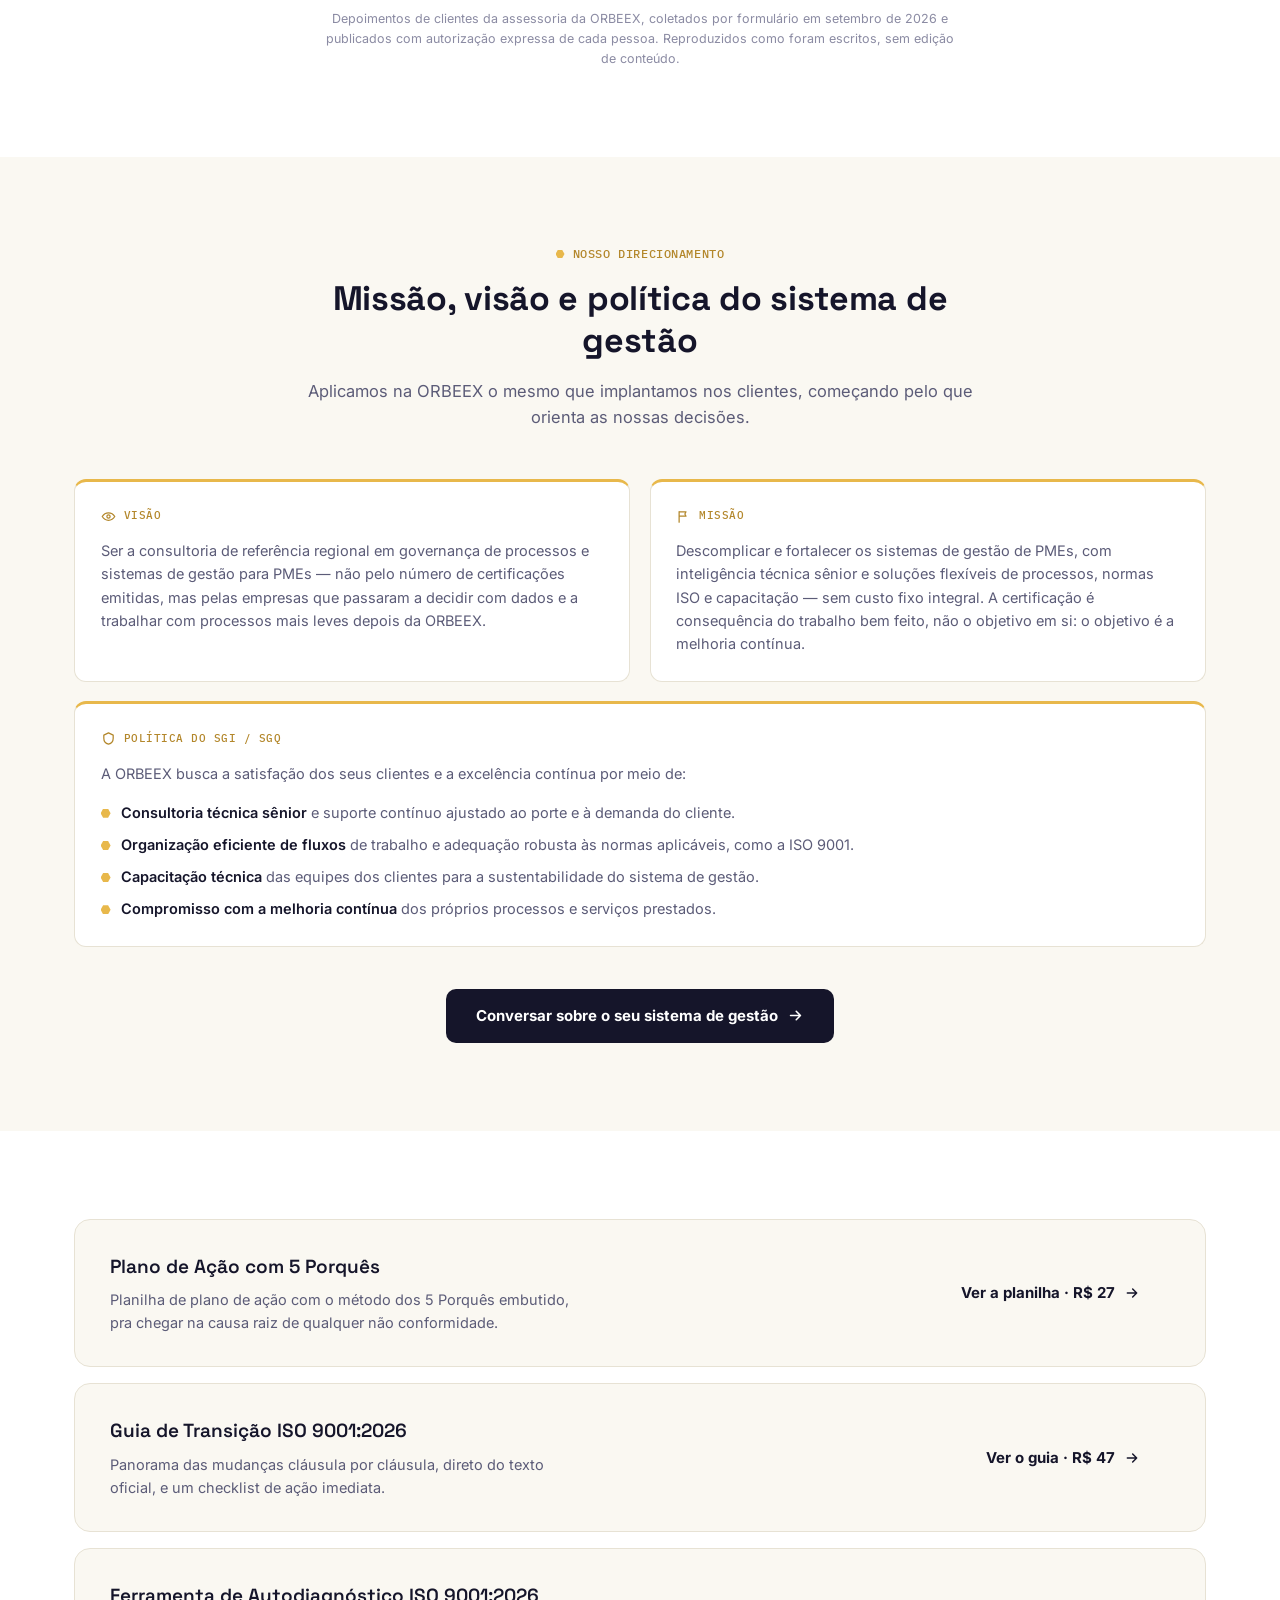
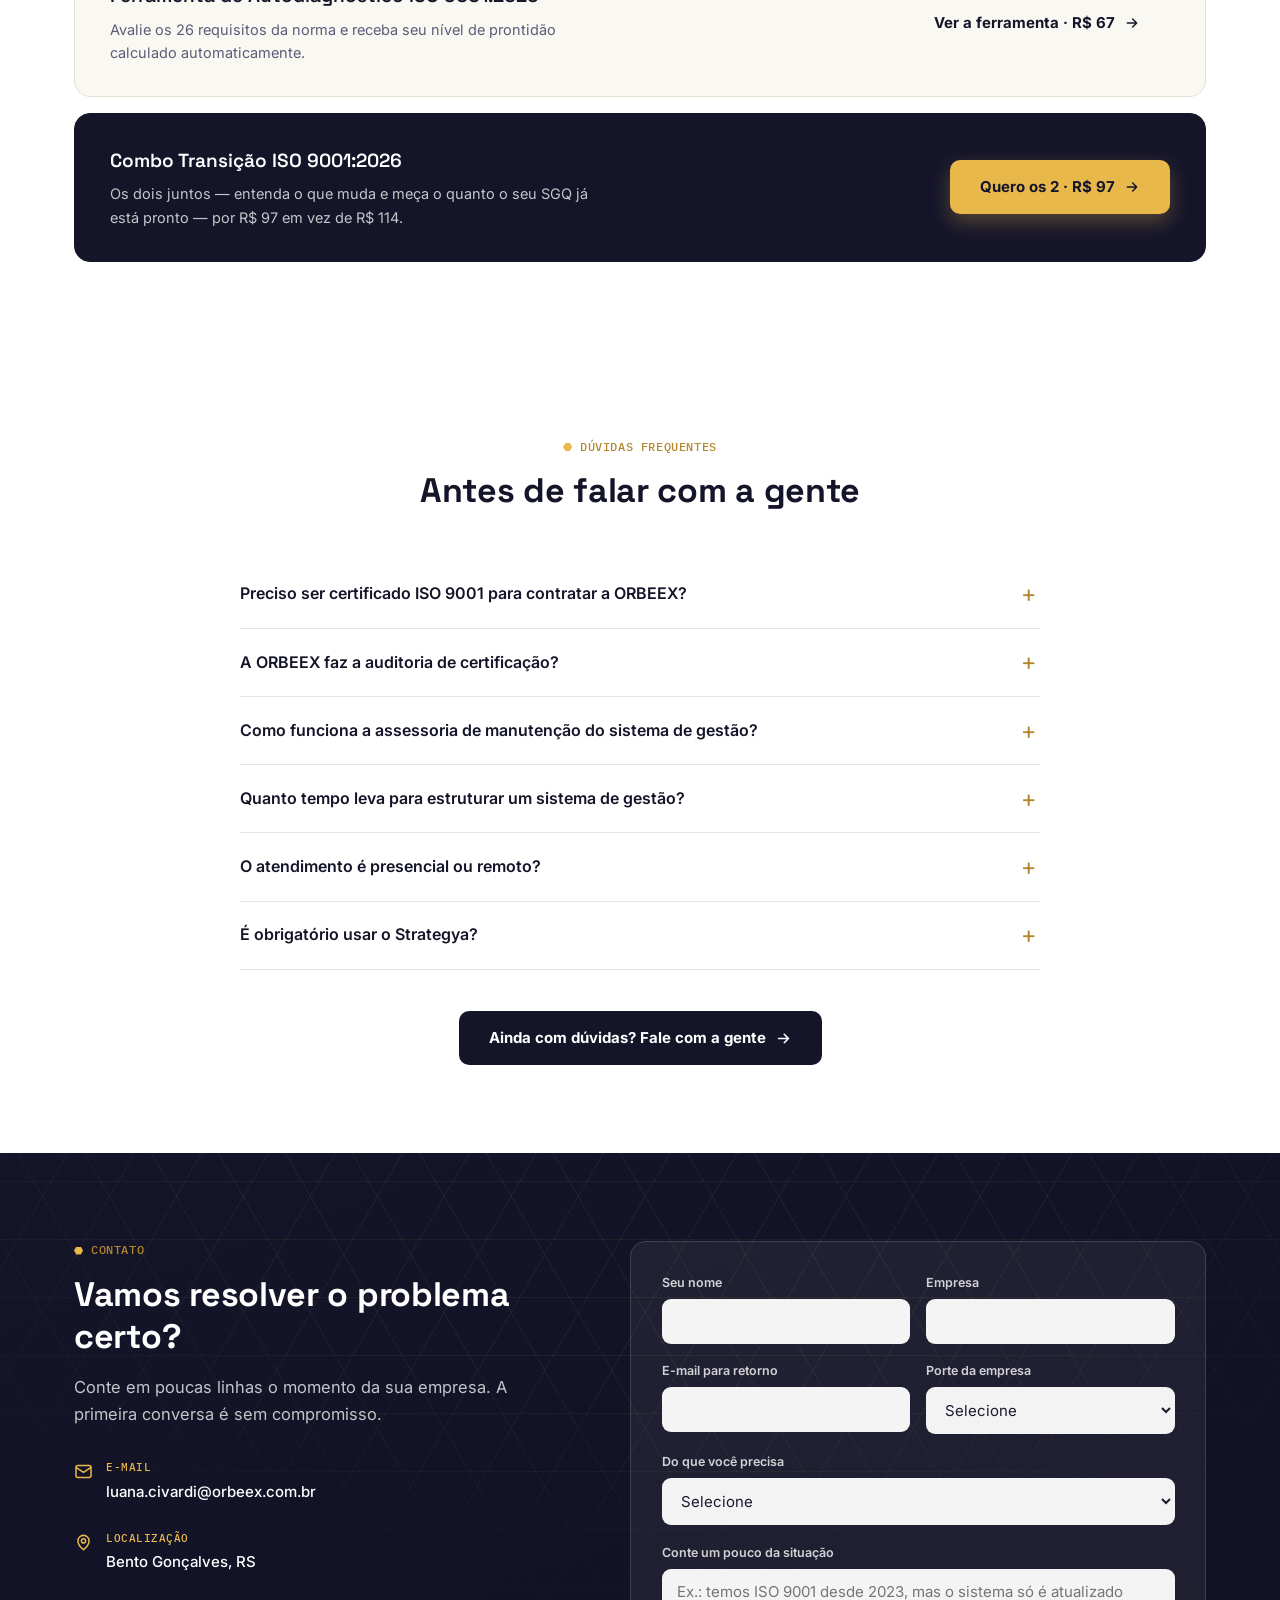
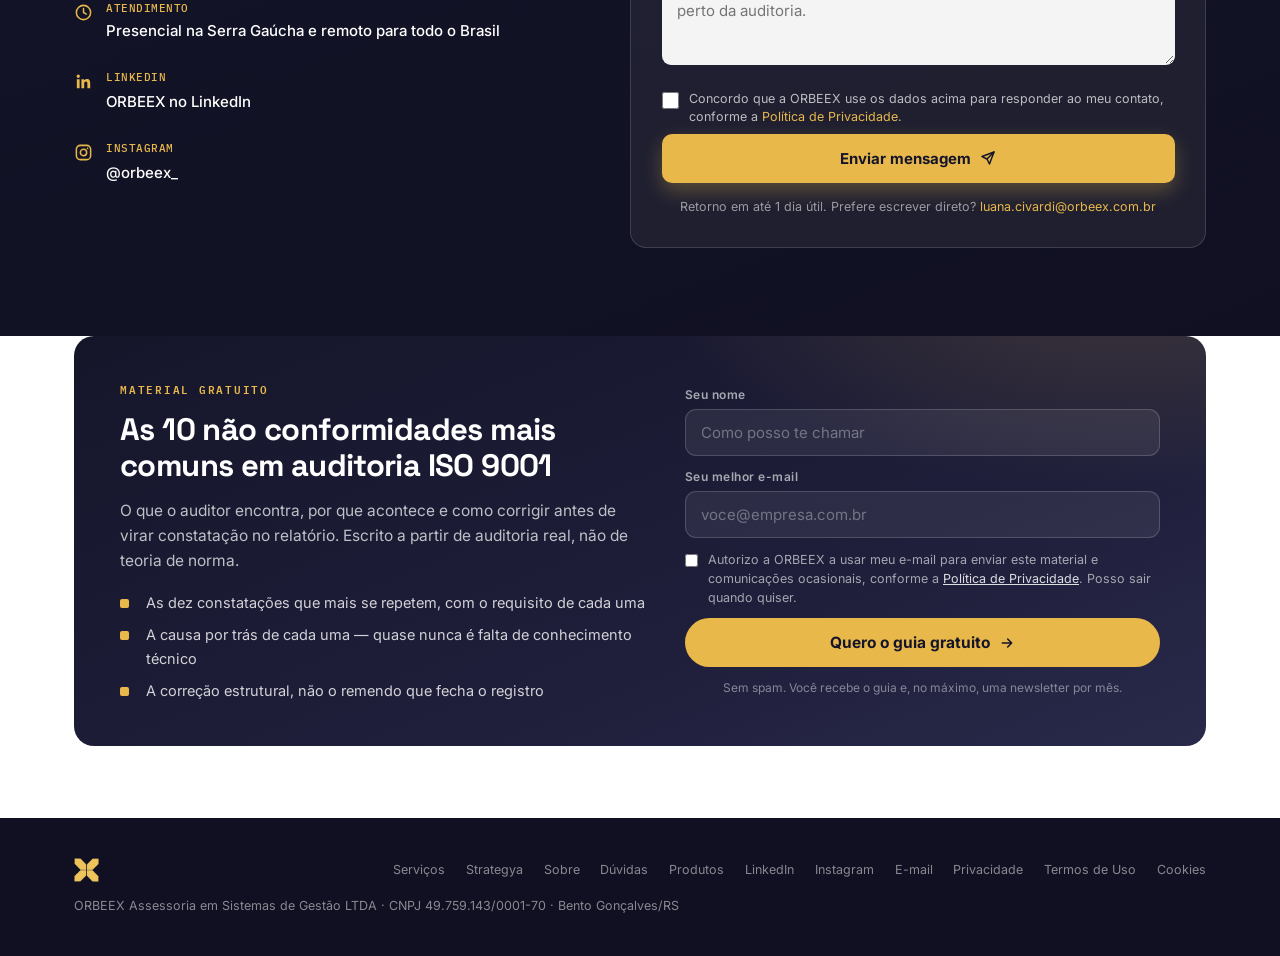
==== commit 170ebbc9: "Home: foto da Luana em Sobre, novo titulo (melhoria continua), servicos e Strategya compactos, Insta" ====
--- a/index.html
+++ b/index.html
@@ -54,6 +54,7 @@
   "taxID": "49.759.143/0001-70",
   "email": "luana.civardi@orbeex.com.br",
   "founder": { "@type": "Person", "name": "Luana Civardi" },
+  "sameAs": ["https://www.linkedin.com/company/orbeex/", "https://www.instagram.com/orbeex_/"],
   "address": {
     "@type": "PostalAddress",
     "addressLocality": "Bento Gonçalves",
@@ -461,6 +462,108 @@
     .metodo-timeline { grid-template-columns: 1fr; }
   }
 </style>
+<style id="ajustes-2026-10">
+  /* ===== PRÉVIA: foto na seção Sobre + chip no hero ===== */
+  .sobre-grid { grid-template-columns: minmax(280px, 380px) 1fr; gap: 4rem; align-items: center; }
+  .sobre-foto { position: relative; margin: 0; }
+  .sobre-foto::before {
+    content: ""; position: absolute; inset: 20px -20px -20px 20px; border-radius: 22px;
+    background: var(--gold-soft); border: 1.5px solid var(--gold); z-index: 0;
+  }
+  .sobre-foto img {
+    position: relative; z-index: 1; display: block; width: 100%; height: auto; aspect-ratio: 4 / 5;
+    object-fit: cover; border-radius: 20px; background: var(--paper); box-shadow: var(--shadow-md);
+  }
+  .sobre-foto figcaption {
+    position: absolute; z-index: 2; left: 16px; bottom: 16px; display: flex; flex-direction: column; gap: 2px;
+    background: rgba(21,21,42,.92); color: #fff; padding: 11px 16px; border-radius: 12px;
+    border-left: 3px solid var(--gold); backdrop-filter: blur(4px);
+  }
+  .sobre-foto figcaption strong { font-family: var(--font-display); font-size: 15px; font-weight: 600; }
+  .sobre-foto figcaption span { font-family: var(--font-mono); font-size: 11px; color: var(--gold); letter-spacing: .3px; }
+  .valores-row {
+    display: grid; grid-template-columns: repeat(4, 1fr); gap: 1.8rem;
+    margin-top: 3.4rem; padding-top: 2.4rem; border-top: 1px solid var(--line);
+  }
+  .valores-row .valor-hex { background: var(--gold-soft); }
+
+
+  @media (max-width: 960px) {
+    .sobre-grid { grid-template-columns: 1fr; gap: 3rem; }
+    .sobre-foto { max-width: 340px; margin: 0 auto 0 0; }
+    .valores-row { grid-template-columns: repeat(2, 1fr); }
+  }
+  @media (max-width: 560px) {
+    .sobre-foto { max-width: 100%; }
+    .sobre-foto::before { inset: 14px -8px -14px 14px; }
+    .valores-row { grid-template-columns: 1fr; }
+  }
+</style>
+<style id="ajustes-2026-10-b">
+
+  /* ===== SERVIÇOS compacto ===== */
+  #servicos { padding: 3rem 0 3.2rem; }
+  #servicos .section-head { max-width: none; margin-bottom: 1.6rem; }
+  #servicos .section-title { font-size: clamp(24px, 2.6vw, 32px); }
+  #servicos .section-lede { font-size: 15px; margin-top: .4rem; }
+  #servicos .servicos-grid { grid-template-columns: repeat(3, 1fr); gap: 1rem; }
+  #servicos .servico-card { padding: 1.2rem 1.3rem; }
+  #servicos .servico-tag { top: 1.2rem; right: 1.3rem; }
+  #servicos .servico-hex { width: 40px; height: 37px; margin-bottom: .8rem; }
+  #servicos .servico-hex svg { width: 19px; height: 19px; }
+  #servicos .servico-card h3 { font-size: 16px; margin-bottom: 5px; }
+  #servicos .servico-dor { font-size: 12.5px; margin-bottom: 8px; line-height: 1.4; }
+  #servicos .servico-card > p { font-size: 13.5px; margin-bottom: .7rem; line-height: 1.5; }
+  .servico-det { margin-top: auto; border-top: 1px solid var(--line-onwhite); padding-top: .6rem; }
+  .servico-det summary { cursor: pointer; font-size: 12.5px; font-weight: 600; color: var(--gold-deep); list-style: none; }
+  .servico-det summary::-webkit-details-marker { display: none; }
+  .servico-det summary::after { content: " +"; }
+  .servico-det[open] summary::after { content: " –"; }
+  .servico-det .servico-entregas { border-top: 0; padding-top: .7rem; margin-top: 0; }
+  #servicos .section-cta { margin-top: 1.4rem; }
+
+  /* ===== STRATEGYA compacto (cabe numa tela) ===== */
+  #strategya { padding: 3rem 0; }
+  #strategya .section-head { max-width: none; margin-bottom: 0; }
+  #strategya .strategya-badge { margin-bottom: .8rem; }
+  #strategya .section-title { font-size: clamp(24px, 2.6vw, 32px); margin-bottom: .6rem; }
+  #strategya .section-lede { font-size: 15px; max-width: 820px; }
+  #strategya .strategya-modulos { grid-template-columns: repeat(3, 1fr); gap: .9rem; margin: 1.6rem 0; }
+  #strategya .modulo { padding: 1rem 1.15rem; display: grid; grid-template-columns: 28px 1fr; column-gap: 12px; align-items: start; }
+  #strategya .modulo-ico { margin: 2px 0 0; grid-row: 1 / 3; }
+  #strategya .modulo-ico svg { width: 24px; height: 24px; }
+  #strategya .modulo h3 { font-size: 15px; margin-bottom: 3px; }
+  #strategya .modulo p { font-size: 13px; line-height: 1.5; }
+  #strategya .strategya-fecho { padding: 1.1rem 1.5rem; gap: 1.2rem; }
+  #strategya .strategya-fecho p { font-size: 14px; max-width: 600px; }
+  #strategya .btn { padding: 12px 22px; font-size: 14px; }
+
+  @media (max-width: 960px) {
+    #servicos .servicos-grid { grid-template-columns: repeat(2, 1fr); }
+    #strategya .strategya-modulos { grid-template-columns: repeat(2, 1fr); }
+  }
+  @media (max-width: 640px) {
+    #servicos .servicos-grid, #strategya .strategya-modulos { grid-template-columns: 1fr; }
+  }
+</style>
+<style id="ajustes-2026-10-c">
+  .orbit-node {
+    border-radius: 18px; gap: 7px; border: 1px solid rgba(232,184,75,.55);
+    background: linear-gradient(150deg, rgba(255,255,255,.13), rgba(255,255,255,.03));
+    box-shadow: 0 12px 30px rgba(0,0,0,.4), inset 0 1px 0 rgba(255,255,255,.14), 0 0 24px rgba(232,184,75,.08);
+    transition: transform .25s, box-shadow .25s;
+  }
+  .orbit-node .letter {
+    width: 40px; height: 40px; border-radius: 50%; display: flex; align-items: center; justify-content: center;
+    background: linear-gradient(145deg, #f3cd6e, var(--gold-deep)); color: var(--ink); font-size: 20px; font-weight: 700;
+    box-shadow: 0 4px 14px rgba(232,184,75,.35);
+  }
+  .orbit-node .word { margin-top: 0; font-size: 10.5px; font-weight: 600; letter-spacing: 1px; color: rgba(255,255,255,.88); }
+  .orbit-node:hover { box-shadow: 0 14px 34px rgba(0,0,0,.45), 0 0 30px rgba(232,184,75,.28); }
+  .orbit-node.n:hover { transform: translate(-50%,-3px); } .orbit-node.s:hover { transform: translate(-50%,3px); }
+  .orbit-node.e:hover { transform: translate(3px,-50%); } .orbit-node.w:hover { transform: translate(-3px,-50%); }
+  @media (max-width: 960px) { .orbit-node .letter { width: 34px; height: 34px; font-size: 17px; } .orbit-node .word { font-size: 9.5px; } }
+</style>
 </head>
 <body>
 
@@ -496,7 +599,7 @@
         <svg width="12" height="12" viewBox="0 0 24 24" fill="currentColor"><polygon points="12,2 20,7 20,17 12,22 4,17 4,7"/></svg>
         Assessoria em sistemas de gestão · ISO 9001
       </span>
-      <h1>Seu sistema de gestão precisa funcionar no dia a dia, <em>não só na semana da auditoria</em>.</h1>
+      <h1>Melhoria contínua que funciona no dia a dia, <em>não só na semana da auditoria</em>.</h1>
       <p class="hero-sub">
         Assessoria sênior em SGQ ISO 9001, mapeamento de processos, auditorias internas, 5S e
         planejamento estratégico, pensada para PMEs que não querem o custo fixo de um profissional em tempo integral.
@@ -530,7 +633,6 @@
           <div class="orbit-node w"><span class="letter">A</span><span class="word">Agir</span></div>
           <img class="orbit-core" src="img/simbolo-x-transparente.png" alt="" loading="lazy">
         </div>
-        <p class="orbit-caption">O ciclo PDCA, base da ISO 9001, em movimento</p>
       </div>
     </div>
   </div>
@@ -551,7 +653,7 @@
       </div>
       <div class="problema">
         <svg width="19" height="19" viewBox="0 0 24 24" fill="none" stroke="currentColor" stroke-width="2" stroke-linecap="round"><circle cx="12" cy="12" r="9"/><path d="M12 8v5M12 16.5v.01"/></svg>
-        <p>Cada pessoa faz o mesmo processo de um jeito, e o resultado muda conforme quem executa.</p>
+        <p>Cada operador faz de um jeito: não há padrão de trabalho nem de serviço, e o resultado muda conforme quem executa.</p>
       </div>
       <div class="problema">
         <svg width="19" height="19" viewBox="0 0 24 24" fill="none" stroke="currentColor" stroke-width="2" stroke-linecap="round"><circle cx="12" cy="12" r="9"/><path d="M12 8v5M12 16.5v.01"/></svg>
@@ -559,11 +661,11 @@
       </div>
       <div class="problema">
         <svg width="19" height="19" viewBox="0 0 24 24" fill="none" stroke="currentColor" stroke-width="2" stroke-linecap="round"><circle cx="12" cy="12" r="9"/><path d="M12 8v5M12 16.5v.01"/></svg>
-        <p>Ninguém sabe qual é a versão certa do procedimento, e existem três circulando.</p>
+        <p>O índice de retrabalho é alto, e o custo de refazer o que já deveria estar certo se perde no dia a dia.</p>
       </div>
       <div class="problema">
         <svg width="19" height="19" viewBox="0 0 24 24" fill="none" stroke="currentColor" stroke-width="2" stroke-linecap="round"><circle cx="12" cy="12" r="9"/><path d="M12 8v5M12 16.5v.01"/></svg>
-        <p>As não conformidades se repetem porque o plano de ação nunca chega ao fim.</p>
+        <p>Não há acompanhamento das ações que precisam ser realizadas, e o que foi combinado se perde.</p>
       </div>
       <div class="problema">
         <svg width="19" height="19" viewBox="0 0 24 24" fill="none" stroke="currentColor" stroke-width="2" stroke-linecap="round"><circle cx="12" cy="12" r="9"/><path d="M12 8v5M12 16.5v.01"/></svg>
@@ -589,7 +691,7 @@
     <div class="section-head">
       <div class="section-kicker">Serviços</div>
       <h2 class="section-title">Assessoria do diagnóstico à rotina que se sustenta sozinha</h2>
-      <p class="section-lede">Seis frentes de trabalho, isoladas ou combinadas num acompanhamento contínuo, com carga horária ajustada ao porte da empresa.</p>
+      <p class="section-lede">Seis frentes, isoladas ou combinadas num acompanhamento contínuo, com carga horária ajustada ao porte da empresa.</p>
     </div>
 
     <div class="servicos-grid">
@@ -601,13 +703,13 @@
         </div>
         <h3>Manutenção do SGQ baseado na ISO 9001</h3>
         <div class="servico-dor">Para quem já tem o sistema e precisa mantê-lo vivo o ano inteiro</div>
-        <p>Rotina mensal de manutenção do SGQ, para que a certificação seja consequência da operação, não uma maratona às vésperas da auditoria.</p>
-        <ul class="servico-entregas">
+        <p>Rotina mensal para a certificação ser consequência da operação, não uma maratona.</p>
+        <details class="servico-det"><summary>Ver entregas</summary><ul class="servico-entregas">
           <li>Atualização e controle de documentos e registros</li>
           <li>Análise crítica pela direção e tratamento de não conformidades</li>
           <li>Indicadores da qualidade e acompanhamento de metas</li>
           <li>Preparação da equipe para a auditoria de certificação</li>
-        </ul>
+        </ul></details>
       </article>
 
       <article class="servico-card">
@@ -617,13 +719,13 @@
         </div>
         <h3>Mapeamento e melhoria de processos</h3>
         <div class="servico-dor">Para quem sente o retrabalho, o gargalo e o "cada um faz de um jeito"</div>
-        <p>Mapeamento do processo como ele realmente acontece e redesenho do fluxo, para reduzir retrabalho e dependência de pessoas específicas.</p>
-        <ul class="servico-entregas">
+        <p>Processo mapeado como realmente acontece e fluxo redesenhado para reduzir retrabalho.</p>
+        <details class="servico-det"><summary>Ver entregas</summary><ul class="servico-entregas">
           <li>Levantamento do fluxo atual junto de quem executa</li>
           <li>Macrofluxo, SIPOC e fluxogramas por processo</li>
           <li>Definição de responsáveis, entradas, saídas e critérios</li>
           <li>Plano de melhoria priorizado por impacto</li>
-        </ul>
+        </ul></details>
       </article>
 
       <article class="servico-card">
@@ -633,13 +735,13 @@
         </div>
         <h3>Estruturação do sistema de gestão</h3>
         <div class="servico-dor">Para quem está começando do zero ou vai buscar a certificação</div>
-        <p>Estrutura do sistema de gestão desde o início: contexto, partes interessadas, riscos e a documentação essencial para sustentar tudo depois.</p>
-        <ul class="servico-entregas">
+        <p>Contexto, riscos e documentação essencial desde o início, só o que tem uso real.</p>
+        <details class="servico-det"><summary>Ver entregas</summary><ul class="servico-entregas">
           <li>Diagnóstico de aderência e plano de implantação por etapas</li>
           <li>Política, objetivos, contexto (SWOT) e partes interessadas</li>
           <li>Estrutura documental enxuta, só o que tem uso real</li>
           <li>Capacitação da equipe para operar o sistema sem depender de consultor</li>
-        </ul>
+        </ul></details>
       </article>
 
       <article class="servico-card">
@@ -649,13 +751,13 @@
         </div>
         <h3>Acompanhamento e auditorias internas</h3>
         <div class="servico-dor">Para quem precisa saber onde estão os riscos antes do auditor externo</div>
-        <p>Auditorias internas com olhar independente, priorizando os processos de maior risco e virando achados em ação com responsável e prazo.</p>
-        <ul class="servico-entregas">
+        <p>Auditorias independentes, priorizadas por risco, com achados virando ação com dono e prazo.</p>
+        <details class="servico-det"><summary>Ver entregas</summary><ul class="servico-entregas">
           <li>Programa anual de auditoria priorizado por risco</li>
           <li>Execução das auditorias e relatório com evidências</li>
           <li>Classificação de não conformidades e análise de causa</li>
           <li>Planos de ação e verificação de eficácia</li>
-        </ul>
+        </ul></details>
       </article>
 
       <article class="servico-card">
@@ -665,13 +767,13 @@
         </div>
         <h3>Implantação do 5S</h3>
         <div class="servico-dor">Para quem quer organização visível no chão de fábrica e no escritório</div>
-        <p>5S implantado com a equipe, não imposto a ela: organização, padrão visual e auditorias periódicas para o ganho não se perder em três meses.</p>
-        <ul class="servico-entregas">
+        <p>5S implantado com a equipe e auditado periodicamente para o ganho não se perder.</p>
+        <details class="servico-det"><summary>Ver entregas</summary><ul class="servico-entregas">
           <li>Treinamento de sensibilização e formação do comitê 5S</li>
           <li>Dia D, descarte e organização das áreas</li>
           <li>Padrão visual, identificação e regras de manutenção</li>
           <li>Checklist de auditoria 5S e ranking por área</li>
-        </ul>
+        </ul></details>
       </article>
 
       <article class="servico-card">
@@ -681,13 +783,13 @@
         </div>
         <h3>Planejamento estratégico: definição e monitoramento</h3>
         <div class="servico-dor">Para quem já planejou uma vez e viu o plano morrer na gaveta</div>
-        <p>Apoio à direção no plano estratégico e, principalmente, na rotina de acompanhamento: metas com dono e indicadores medidos de verdade.</p>
-        <ul class="servico-entregas">
+        <p>Plano estratégico e, principalmente, a rotina de acompanhamento: metas com dono e indicadores medidos.</p>
+        <details class="servico-det"><summary>Ver entregas</summary><ul class="servico-entregas">
           <li>Análise de cenário (SWOT) e definição de objetivos</li>
           <li>Mapa estratégico por perspectivas (BSC)</li>
           <li>Indicadores, metas e responsáveis por objetivo</li>
           <li>Rotina de monitoramento com atas e planos de ação</li>
-        </ul>
+        </ul></details>
       </article>
 
     </div>
@@ -748,11 +850,7 @@
         Software próprio da ORBEEX
       </span>
       <h2 class="section-title">Strategya: o sistema de gestão que sai da planilha</h2>
-      <p class="section-lede">
-        Planilha solta e documento em três versões são o motivo mais comum de um sistema de gestão desandar.
-        O <strong style="color:#fff">Strategya</strong> é o software que a ORBEEX criou para resolver isso,
-        a partir da rotina real de assessoria em PMEs.
-      </p>
+      <p class="section-lede">Planilha solta e documento em três versões são o motivo mais comum de um sistema de gestão desandar. O <strong style="color:#fff">Strategya</strong> é o software que a ORBEEX criou para resolver isso.</p>
     </div>
 
     <div class="strategya-modulos">
@@ -761,51 +859,47 @@
           <svg width="24" height="24" viewBox="0 0 24 24" fill="none" stroke="currentColor" stroke-width="1.8" stroke-linecap="round" stroke-linejoin="round"><circle cx="12" cy="12" r="8.5"/><circle cx="12" cy="12" r="4.5"/><circle cx="12" cy="12" r="1"/></svg>
         </span>
         <h3>Planejamento estratégico</h3>
-        <p>SWOT, partes interessadas, missão e visão, macrofluxo, SIPOC, organograma, mapa estratégico e objetivos, tudo conectado.</p>
+        <p>SWOT, macrofluxo, SIPOC, mapa estratégico e objetivos, tudo conectado.</p>
       </div>
       <div class="modulo">
         <span class="modulo-ico" aria-hidden="true">
           <svg width="24" height="24" viewBox="0 0 24 24" fill="none" stroke="currentColor" stroke-width="1.8" stroke-linecap="round" stroke-linejoin="round"><path d="M4 6h2l1.5 1.5L11 4"/><path d="M4 13h2l1.5 1.5L11 11"/><path d="M4 20h2l1.5 1.5L11 18"/><path d="M14 6.5h6M14 13.5h6M14 20.5h6"/></svg>
         </span>
         <h3>Gestão de ações</h3>
-        <p>Planos de ação e tarefas ligados a objetivos, indicadores, riscos e não conformidades. Quem faz o quê, até quando, e o que está atrasado.</p>
+        <p>Planos de ação ligados a objetivos, riscos e não conformidades: quem faz o quê e até quando.</p>
       </div>
       <div class="modulo">
         <span class="modulo-ico" aria-hidden="true">
           <svg width="24" height="24" viewBox="0 0 24 24" fill="none" stroke="currentColor" stroke-width="1.8" stroke-linecap="round" stroke-linejoin="round"><path d="M14 3H7a2 2 0 00-2 2v14a2 2 0 002 2h10a2 2 0 002-2V8l-5-5z"/><path d="M14 3v5h5"/><path d="M9 14l2 2 4-4"/></svg>
         </span>
         <h3>Documentos</h3>
-        <p>Numeração automática, ciclo de aprovação com assinatura eletrônica, controle de revisões e lista mestra. Acaba a dúvida de qual é a versão certa.</p>
+        <p>Numeração automática, aprovação eletrônica, controle de revisões e lista mestra.</p>
       </div>
       <div class="modulo">
         <span class="modulo-ico" aria-hidden="true">
           <svg width="24" height="24" viewBox="0 0 24 24" fill="none" stroke="currentColor" stroke-width="1.8" stroke-linecap="round" stroke-linejoin="round"><rect x="4" y="4" width="16" height="17" rx="2"/><path d="M8.5 2.5v3M15.5 2.5v3"/><path d="M8.5 12l2 2 4.5-4.5"/></svg>
         </span>
         <h3>Auditorias internas</h3>
-        <p>Priorização por risco, planejamento com distribuição automática de horas e agenda, execução, resultados e plano de ação gerado a partir das não conformidades.</p>
+        <p>Priorização por risco, agenda automática e plano de ação gerado das não conformidades.</p>
       </div>
       <div class="modulo">
         <span class="modulo-ico" aria-hidden="true">
           <svg width="24" height="24" viewBox="0 0 24 24" fill="none" stroke="currentColor" stroke-width="1.8" stroke-linecap="round" stroke-linejoin="round"><path d="M3.5 17.5L9 11l4 3.5 7.5-8.5"/><path d="M15.5 6h5v5"/></svg>
         </span>
         <h3>Indicadores e riscos</h3>
-        <p>Riscos e oportunidades avaliados, indicadores com meta e histórico, atas de reunião e dashboard para a análise crítica.</p>
+        <p>Riscos e oportunidades, indicadores com meta e histórico, atas e dashboard.</p>
       </div>
       <div class="modulo">
         <span class="modulo-ico" aria-hidden="true">
           <svg width="24" height="24" viewBox="0 0 24 24" fill="none" stroke="currentColor" stroke-width="1.8" stroke-linecap="round" stroke-linejoin="round"><rect x="4" y="10" width="16" height="11" rx="2"/><path d="M8 10V7a4 4 0 018 0v3"/><path d="M12 14.5v2.5"/></svg>
         </span>
         <h3>Controle de acesso</h3>
-        <p>Permissões por módulo e por usuário, com níveis de visualização, edição e aprovação. Cada um vê e altera exatamente o que deve.</p>
+        <p>Permissões por módulo e usuário: visualização, edição e aprovação.</p>
       </div>
     </div>
 
     <div class="strategya-fecho">
-      <p>
-        <strong>Assessoria e software no mesmo lugar.</strong>
-        Nos contratos de manutenção, o Strategya é a ferramenta onde a rotina acontece, mas também pode ser
-        contratado separadamente por quem já tem equipe própria da qualidade.
-      </p>
+      <p><strong>Assessoria e software no mesmo lugar.</strong> Nos contratos de manutenção, é a ferramenta da rotina; também pode ser contratado separadamente.</p>
       <div class="strategya-actions">
         <a href="https://strategya.orbeex.com.br" class="btn btn-gold" target="_blank" rel="noopener" data-track="clique_strategya" data-track-item="acessar-software">
           Acessar o Strategya
@@ -825,13 +919,14 @@
       <h2 class="section-title">Consultoria sênior, sem intermediários</h2>
     </div>
     <div class="sobre-grid">
+      <figure class="sobre-foto">
+        <img src="img/luana-sobre.jpg" alt="Luana Civardi, fundadora da ORBEEX, sorrindo, vestindo camisa com o logo da ORBEEX" width="900" height="1125" loading="lazy">
+        <figcaption><strong>Luana Civardi</strong><span>Fundadora · ORBEEX</span></figcaption>
+      </figure>
       <div class="sobre-card">
-        <p>A ORBEEX nasceu de uma ideia simples: assim como uma colmeia organiza milhares de tarefas sem desperdício, uma empresa também pode funcionar com essa eficiência. O trabalho é descomplicar e fortalecer o sistema de gestão de PMEs, com inteligência técnica sênior e escopo flexível.</p>
+        <p>A ORBEEX nasceu de uma ideia simples: assim como uma colmeia organiza milhares de tarefas sem desperdício, uma empresa também pode funcionar com essa eficiência. O trabalho é descomplicar e fortalecer as empresas padronizando os processos, para aumentar a confiabilidade e a qualidade dos produtos e serviços oferecidos, com ou sem certificação.</p>
         <p class="sobre-aside">Não por acaso, tem uma colmeia escondida dentro do próprio nome: <strong>ORBEEX</strong>.</p>
         <p>Quem contrata a ORBEEX é atendido diretamente por quem executa, do diagnóstico à auditoria interna. Sem repasse para júnior, sem projeto de prateleira.</p>
-        <div class="sobre-signature">Luana Civardi
-          <small>Fundadora · ORBEEX Assessoria em Sistemas de Gestão</small>
-        </div>
         <div class="section-cta" style="text-align:left;margin-top:1.8rem">
           <a href="#contato" class="btn btn-navy">
             Falar com a Luana
@@ -839,7 +934,8 @@
           </a>
         </div>
       </div>
-      <div class="valores">
+    </div>
+    <div class="valores valores-row">
         <div class="valor-item">
           <div class="valor-hex hex" aria-hidden="true">
             <svg width="19" height="19" viewBox="0 0 24 24" fill="none" stroke="currentColor" stroke-width="1.9" stroke-linecap="round" stroke-linejoin="round"><path d="M4 12l4-4 4 3 4-5 4 4"/><path d="M4 19h16"/></svg>
@@ -865,7 +961,6 @@
           <div><h3>Transferência de conhecimento</h3><p>Capacitação das equipes locais para garantir autonomia e cultura da qualidade dentro da empresa.</p></div>
         </div>
       </div>
-    </div>
   </div>
 </section>
 
@@ -882,7 +977,6 @@
     <div class="ox-prova-numeros">
       <div><b>7</b><span>Depoimentos</span></div>
       <div><b>5</b><span>Empresas</span></div>
-      <div><b>9,9</b><span>Nota média (de 10)</span></div>
     </div>
       <div class="ox-prova-grade">
         <figure class="ox-dep">
@@ -949,7 +1043,7 @@
           </div>
         </figure>
       </div>
-      <p class="ox-prova-nota">Depoimentos de clientes da assessoria da ORBEEX, coletados por formulário em setembro de 2026 e publicados com autorização expressa de cada pessoa. A nota média vem da pergunta &ldquo;de 0 a 10, o quanto você recomendaria a ORBEEX?&rdquo; do mesmo formulário. Reproduzidos como foram escritos, sem edição de conteúdo.</p>
+      <p class="ox-prova-nota">Depoimentos de clientes da assessoria da ORBEEX, coletados por formulário em setembro de 2026 e publicados com autorização expressa de cada pessoa. Reproduzidos como foram escritos, sem edição de conteúdo.</p>
     </div>
   </div>
 </section>
@@ -1127,6 +1221,13 @@
             <div>
               <div class="lbl">LinkedIn</div>
               <a class="val" href="https://www.linkedin.com/company/orbeex/" target="_blank" rel="noopener">ORBEEX no LinkedIn</a>
+            </div>
+          </div>
+          <div class="contato-item">
+            <svg width="19" height="19" viewBox="0 0 24 24" fill="none" stroke="currentColor" stroke-width="1.9" stroke-linecap="round" stroke-linejoin="round" aria-hidden="true"><rect x="3" y="3" width="18" height="18" rx="5"/><circle cx="12" cy="12" r="4"/><circle cx="17.2" cy="6.8" r="1" fill="currentColor" stroke="none"/></svg>
+            <div>
+              <div class="lbl">Instagram</div>
+              <a class="val" href="https://www.instagram.com/orbeex_/" target="_blank" rel="noopener">@orbeex_</a>
             </div>
           </div>
         </div>
